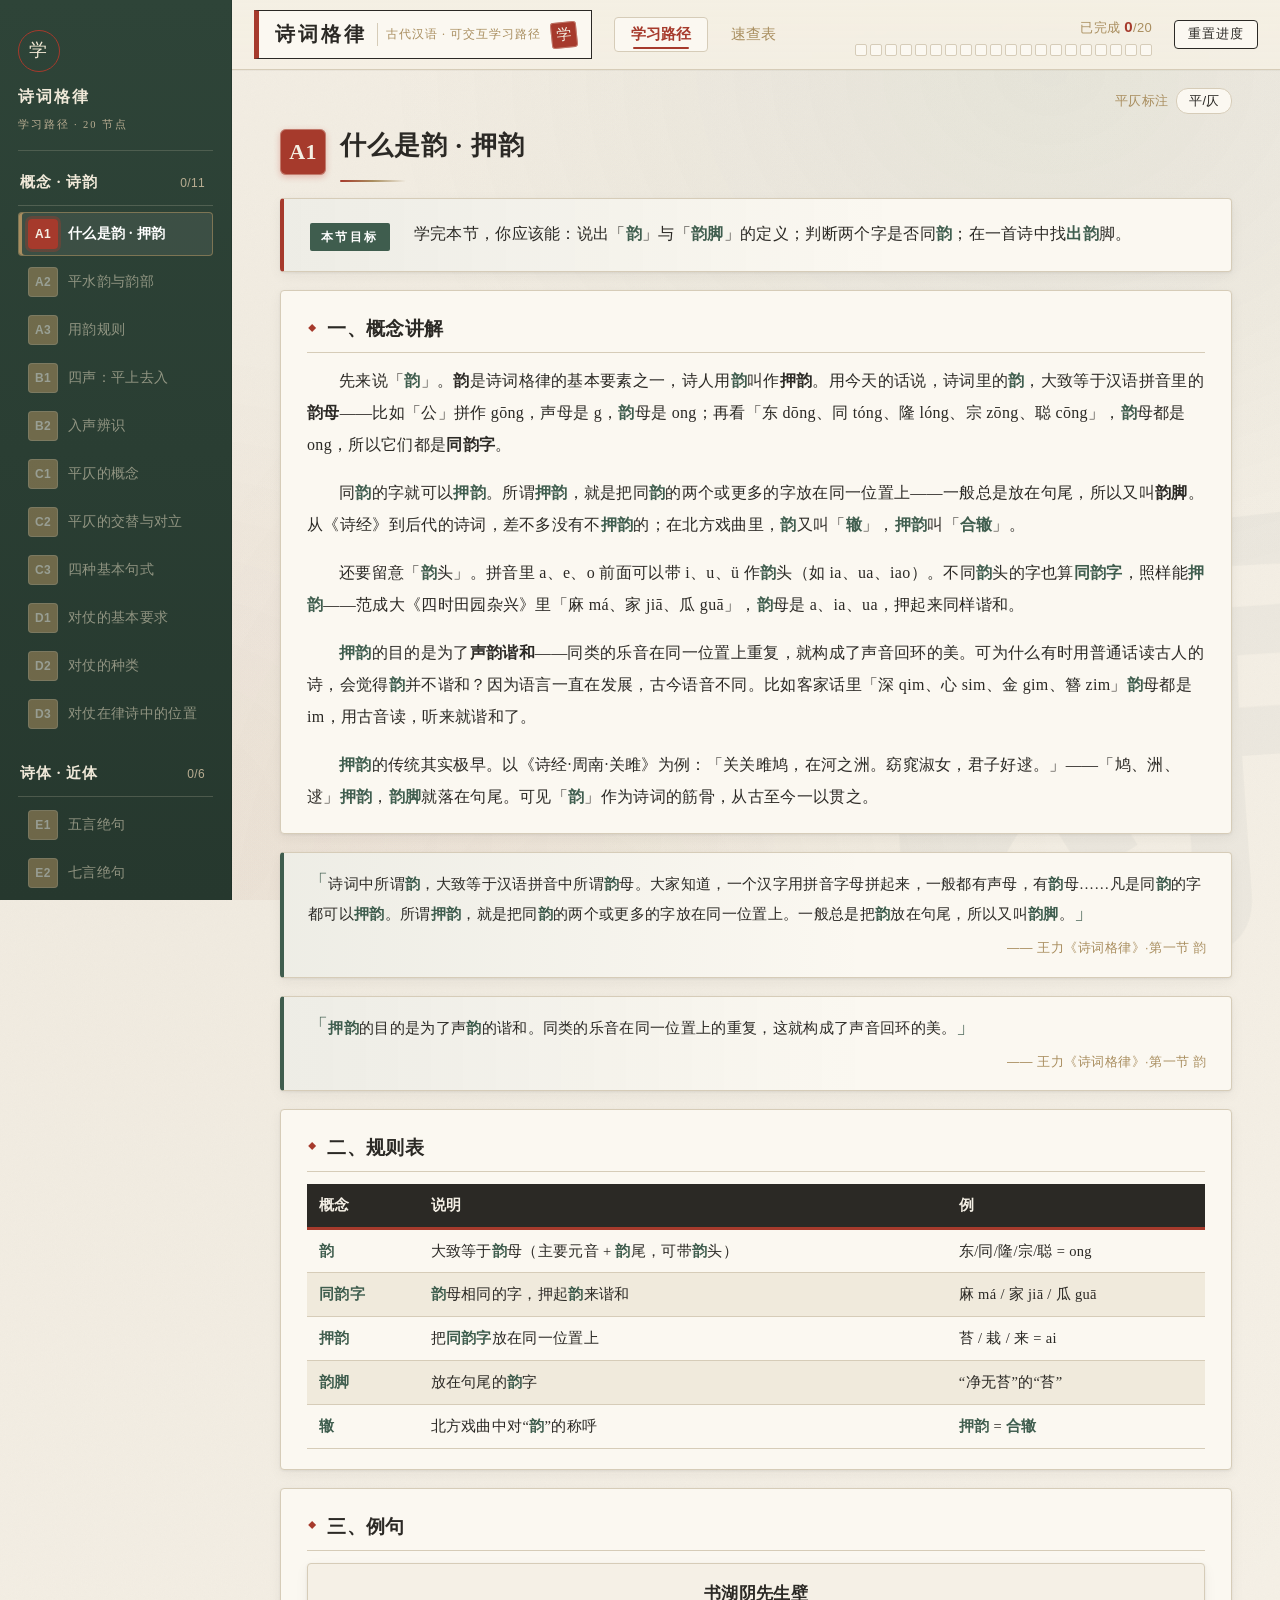
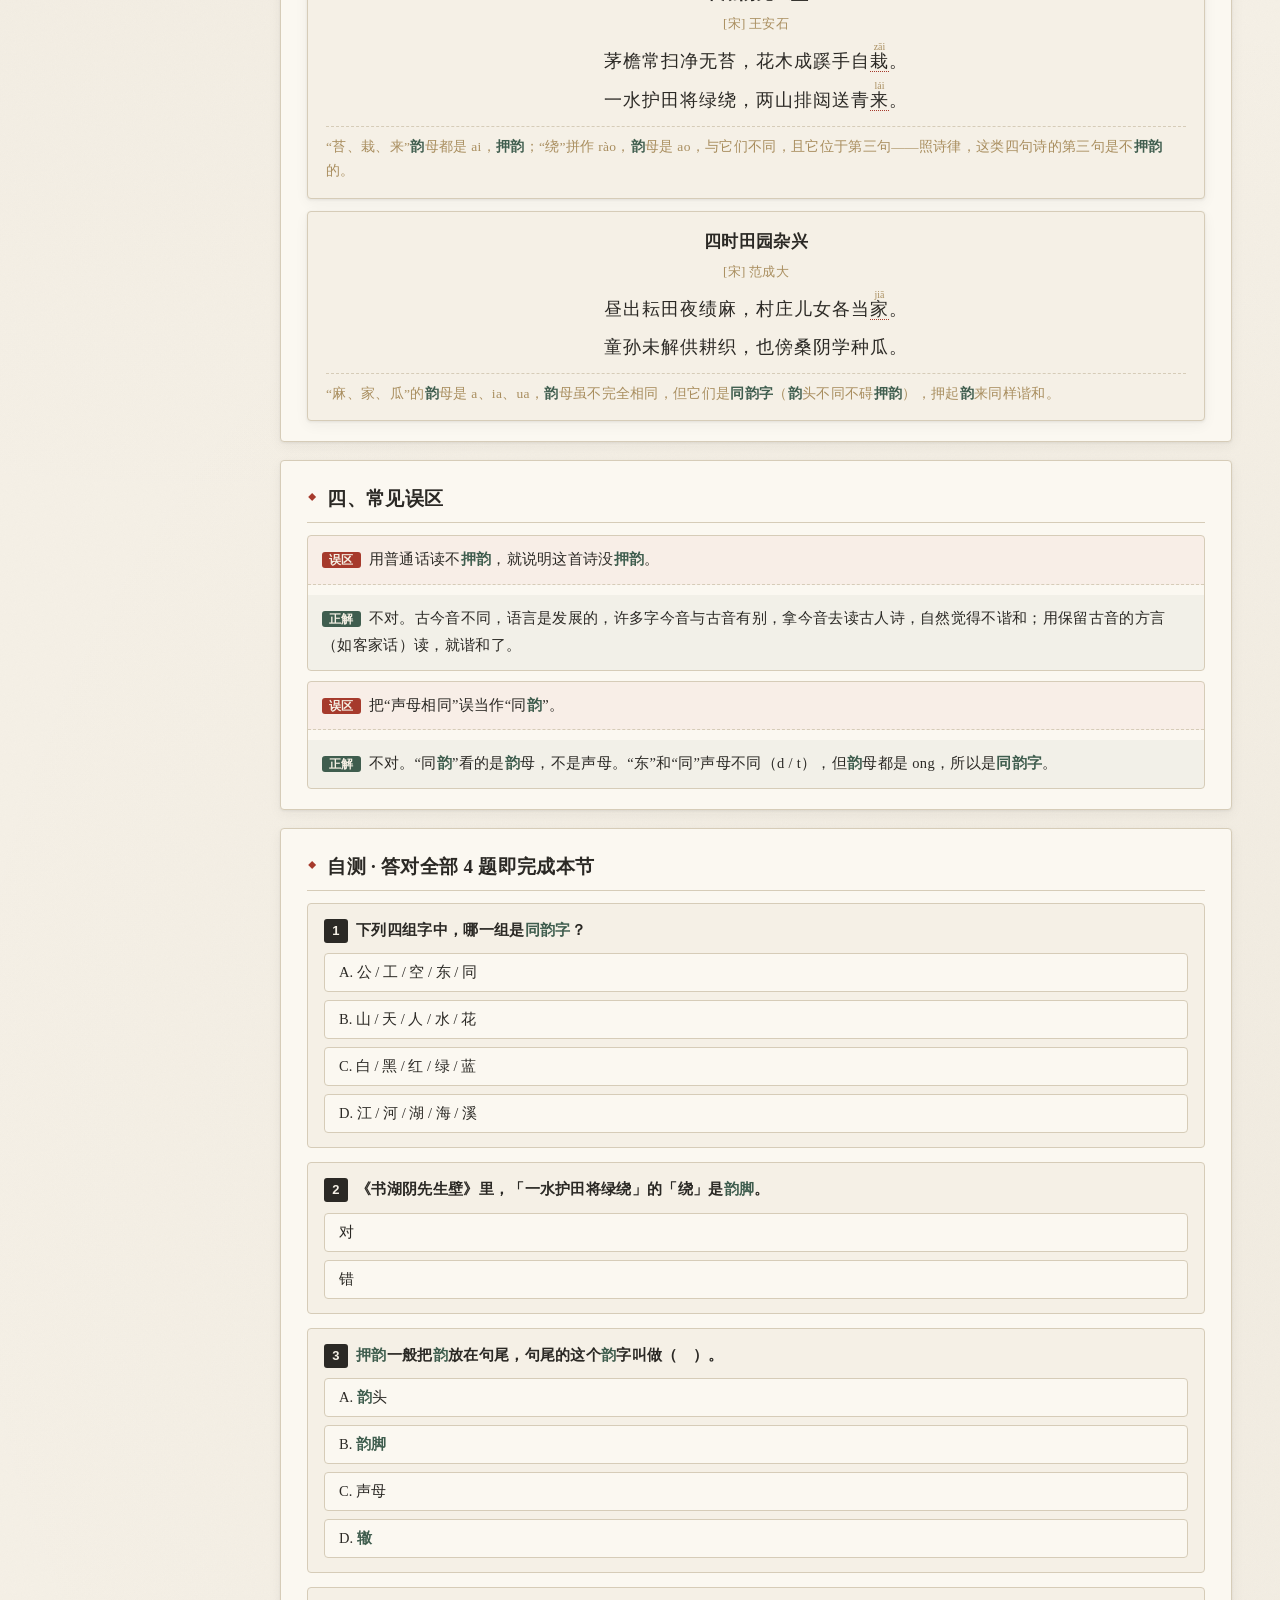
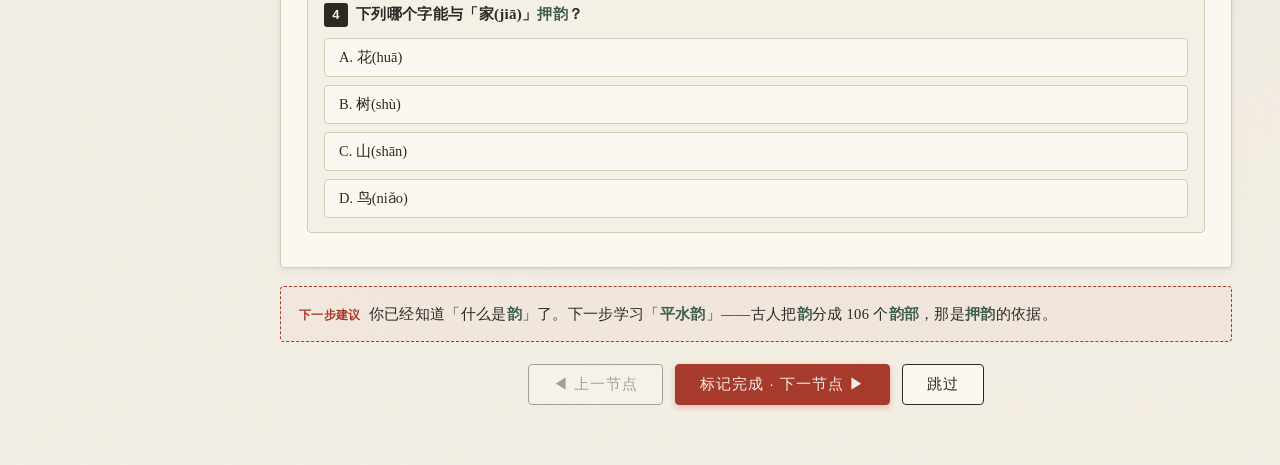
==== 诗词格律学习路径.html @ 2d848e0d "Add 诗词格律学习路径.html" ====
<!DOCTYPE html>
<html lang="zh-CN">
<head>
<meta charset="UTF-8">
<meta name="viewport" content="width=device-width, initial-scale=1.0">
<title>诗词格律 · 古代汉语学习路径</title>
<!-- 样式表 -->
<style>
/* ============================================================
   诗词格律 · 古代汉语学习路径
   古典书卷风样式（配色方案 A）
   目录：变量 / 基础 / 顶栏 / 页签 / 全局进度 / 布局 /
        侧栏 / 内容五段式 / 点字平仄 / 速查表 / 弹窗提示 /
        按钮涟漪 / 动效 / 响应式
   ============================================================ */

/* ---------- 1. 变量 ---------- */
:root {
  /* 配色（参考「古汉二学习报告」东方古典 × 杂志排版） */
  --paper:      #f5f0e6;   /* 宣纸 */
  --paper-deep: #ece4d3;   /* 纸深 */
  --ink:        #2b2925;   /* 墨 */
  --ink-soft:   #5c574d;   /* 墨柔 */
  --ink-faint:  #8a8478;   /* 墨淡 */
  --teal:       #3f5d4e;   /* 竹青（成功/对仗/平） */
  --green-deep: #2e4438;   /* 竹青深 */
  --green-soft: #dde7de;   /* 竹青软 */
  --cinnabar:   #a63a2c;   /* 朱砂（标题/强调/仄） */
  --cinnabar-dark:#8f2f23;
  --gold:       #a98e5f;   /* 金（点缀） */
  --ochre:      #a98e5f;   /* 赭金（辅助） */
  --wash:       #fbf8f1;   /* 卡底 */
  --line:       #d6ccb8;   /* 描边 */

  /* 五层字体体系（规格书第 2 节） */
  --font-title: 'Source Han Serif SC','Noto Serif SC','SimSun',serif;
  --font-head:  'KaiTi','STKaiti','SimSun',serif;
  --font-body:  'SimSun','Songti SC',serif;
  --font-poem:  'LXGW WenKai','KaiTi','STKaiti',serif;
  --font-ui:    'Microsoft YaHei','SimHei',sans-serif;

  --radius: 4px;
  --shadow: 0 1px 3px rgba(43,41,37,.08), 0 4px 14px rgba(43,41,37,.05);
  --shadow-lift: 0 2px 6px rgba(43,41,37,.12), 0 10px 28px rgba(43,41,37,.08);
}

/* ---------- 2. 基础 ---------- */
* { box-sizing: border-box; margin: 0; padding: 0; }

html { scroll-behavior: smooth; }

body {
  background-color: var(--paper);
  /* 极淡宣纸纸纹（SVG 噪点，模拟纸面颗粒） */
  background-image:
    radial-gradient(circle at 15% 20%, rgba(140,123,93,.05), transparent 45%),
    radial-gradient(circle at 85% 75%, rgba(140,123,93,.04), transparent 40%),
    url("data:image/svg+xml;utf8,<svg xmlns='http://www.w3.org/2000/svg' width='140' height='140'><filter id='n'><feTurbulence type='fractalNoise' baseFrequency='0.9' numOctaves='2'/><feColorMatrix type='saturate' values='0'/></filter><rect width='140' height='140' filter='url(%23n)' opacity='0.032'/></svg>");
  color: var(--ink);
  font-family: var(--font-body);
  font-size: 16px;
  line-height: 1.85;
  letter-spacing: .02em;
  min-height: 100vh;
}

.hidden { display: none !important; }

/* ---------- 3. 顶栏 ---------- */
#topbar {
  position: sticky;
  top: 0;
  z-index: 50;
  margin-left: 232px;
  display: flex;
  align-items: center;
  gap: 22px;
  flex-wrap: wrap;
  padding: 10px 22px;
  background: linear-gradient(180deg, rgba(244,239,227,.98), rgba(244,239,227,.94));
  backdrop-filter: blur(4px);
  border-bottom: 1px solid var(--line);
  box-shadow: 0 1px 0 rgba(58,50,38,.04);
}

/* 品牌题签（线装书签） */
.brand {
  display: flex;
  align-items: center;
  gap: 10px;
  padding: 5px 14px 5px 16px;
  border: 1px solid var(--ink);
  border-left-width: 5px;          /* 书签竖脊 */
  border-left-color: var(--cinnabar);
  background: var(--wash);
  position: relative;
}
.brand-mark {
  font-family: var(--font-title);
  font-size: 20px;
  font-weight: 700;
  letter-spacing: 3px;
  color: var(--ink);
}
.brand-sub {
  font-size: 12px;
  color: var(--ochre);
  letter-spacing: 1px;
  padding-left: 8px;
  border-left: 1px solid var(--line);
}
.brand-stamp {
  width: 26px;
  height: 26px;
  line-height: 24px;
  text-align: center;
  font-family: var(--font-title);
  font-size: 15px;
  color: #F4EFE3;
  background: var(--cinnabar);
  border-radius: 3px;
  transform: rotate(-6deg);
  box-shadow: inset 0 0 0 1px rgba(244,239,227,.35);
}

/* 页签 */
.tabs { display: flex; gap: 6px; }
.tab {
  font-family: var(--font-ui);
  font-size: 15px;
  color: var(--ochre);
  background: transparent;
  border: 1px solid transparent;
  border-radius: 4px;
  padding: 7px 16px;
  cursor: pointer;
  transition: all .25s ease;
  position: relative;
}
.tab:hover { color: var(--cinnabar); background: var(--wash); }
.tab.active {
  color: var(--cinnabar);
  background: var(--wash);
  border-color: var(--line);
  font-weight: 600;
}
.tab.active::after {
  content: '';
  position: absolute;
  left: 20%; right: 20%; bottom: 2px;
  height: 2px;
  background: var(--cinnabar);
  border-radius: 1px;
}

/* 全局进度 */
.global-progress {
  margin-left: auto;
  display: flex;
  flex-direction: column;
  align-items: flex-end;
  gap: 4px;
}
.gp-text {
  font-family: var(--font-ui);
  font-size: 13px;
  color: var(--ochre);
}
.gp-text b { color: var(--cinnabar); font-size: 15px; }
.gp-cells {
  display: flex;
  gap: 3px;
}
.gp-cell {
  width: 12px;
  height: 12px;
  border: 1px solid var(--line);
  border-radius: 2px;
  background: var(--wash);
  transition: background .35s ease, box-shadow .35s ease, transform .35s ease;
}
.gp-cell.lit {
  background: var(--teal);
  border-color: var(--teal);
  box-shadow: 0 0 0 1px rgba(74,103,65,.25);
}

/* ---------- 4. 布局 ---------- */
.layout {
  margin-left: 232px;
  padding: 18px 0 60px;
}

/* ---------- 5. 侧栏 ---------- */
#sidebar {
  position: fixed;
  left: 0; top: 0; bottom: 0;
  width: 232px;
  overflow-y: auto;
  padding: 30px 18px 24px;
  background: linear-gradient(180deg, var(--green-deep), #26382e);
  color: #e6dcc3;
  border-right: 1px solid rgba(0,0,0,.15);
}
#sidebar::-webkit-scrollbar { width: 6px; }
#sidebar::-webkit-scrollbar-thumb { background: rgba(230,220,195,.25); border-radius: 3px; }

/* 侧栏品牌（深墨绿底） */
.nav-brand { margin-bottom: 10px; }
.brand-seal {
  display: inline-flex; align-items: center; justify-content: center;
  width: 42px; height: 42px; border-radius: 50%;
  border: 1.5px solid var(--cinnabar); color: #f0e6d2;
  font-family: var(--font-title); font-size: 18px; letter-spacing: .08em;
  margin-bottom: 10px;
}
.nav-brand h1 {
  font-family: var(--font-title); font-size: 16px; font-weight: 600;
  letter-spacing: .12em; color: #f0e9d9;
}
.nav-brand p { font-size: 10.5px; color: #b9ad92; letter-spacing: .18em; margin-top: 3px; }
.nav-divider { height: 1px; background: rgba(230,220,195,.18); margin: 16px 0 12px; }

.sec { margin-bottom: 18px; }
.sec-head {
  display: flex;
  align-items: baseline;
  justify-content: space-between;
  padding: 6px 8px 8px 2px;
  border-bottom: 1px solid rgba(230,220,195,.2);
  margin-bottom: 6px;
}
.sec-label {
  font-family: var(--font-head);
  font-size: 15px;
  font-weight: 700;
  letter-spacing: 1px;
  color: #f0e9d9;
}
.sec-progress {
  font-family: var(--font-ui);
  font-size: 12px;
  color: #b9ad92;
}
.sec-list { display: flex; flex-direction: column; gap: 4px; }

.node-item {
  display: flex;
  align-items: center;
  gap: 10px;
  padding: 6px 9px;
  border-radius: 4px;
  cursor: pointer;
  transition: background .2s ease, transform .15s ease;
  position: relative;
  border: 1px solid transparent;
  color: #cfc5aa;
}
.node-item:hover { background: rgba(255,255,255,.06); transform: translateX(2px); }

.node-seal {
  flex: 0 0 auto;
  width: 30px;
  height: 30px;
  line-height: 30px;
  text-align: center;
  font-family: var(--font-ui);
  font-size: 12px;
  font-weight: 700;
  color: #F4EFE3;
  background: var(--cinnabar);
  border-radius: 4px;
  box-shadow: inset 0 0 0 1px rgba(244,239,227,.3);
  position: relative;
  overflow: visible;
}
.node-title {
  flex: 1;
  font-family: var(--font-body);
  font-size: 14px;
  line-height: 1.4;
  color: #e6dcc3;
}
.node-state {
  flex: 0 0 auto;
  font-size: 14px;
  color: #d3c39a;
  font-weight: 700;
}

/* 节点状态：完成 / 当前 / 锁定 */
.node-item.completed .node-seal { background: var(--teal); }
.node-item.completed .node-state { color: var(--green-soft); }
.node-item.current {
  background: rgba(255,255,255,.08);
  border-color: rgba(169,142,95,.6);
  box-shadow: inset 3px 0 0 var(--gold);
}
.node-item.current .node-seal { box-shadow: 0 0 0 3px rgba(166,58,44,.35); }
.node-item.current .node-title { color: #fff; font-weight: 700; }
.node-item.locked { opacity: .55; cursor: default; }
.node-item.locked.current { opacity: 1; cursor: pointer; }  /* 当前节点（含跳过进入）不被淡化 */
.node-item.locked:hover { background: transparent; transform: none; }
.node-item.locked .node-seal { background: var(--ochre); }

/* 「已习」印章（完成盖章，动效 1） */
.seal-stamp {
  position: absolute;
  right: 6px;
  top: 2px;
  font-family: var(--font-title);
  font-size: 11px;
  font-weight: 700;
  letter-spacing: 1px;
  color: var(--cinnabar);
  border: 1.6px solid var(--cinnabar);
  border-radius: 3px;
  padding: 0 3px;
  transform: rotate(-10deg);
  opacity: .85;
  pointer-events: none;
}
.node-item.just-completed .seal-stamp {
  animation: seal-in .32s ease-out;
}
.node-item.just-completed .node-seal::after {
  content: '';
  position: absolute;
  inset: -4px;
  border-radius: 6px;
  animation: seal-halo .5s ease-out forwards;
  pointer-events: none;
}
@keyframes seal-in {
  0%   { transform: rotate(-10deg) scale(.5); opacity: 0; filter: blur(2px); }
  60%  { filter: blur(0); }
  100% { transform: rotate(-10deg) scale(1); opacity: .85; }
}
@keyframes seal-halo {
  0%   { box-shadow: 0 0 0 0 rgba(192,57,43,.45); }
  100% { box-shadow: 0 0 0 16px rgba(192,57,43,0); }
}

/* 解锁墨点（动效 3）：径向墨点扩散一次 */
.node-item.unlock-anim .node-seal::before {
  content: '';
  position: absolute;
  inset: 0;
  border-radius: 4px;
  background: radial-gradient(circle, rgba(192,57,43,.5), rgba(192,57,43,0) 70%);
  animation: ink-dot .55s ease-out forwards;
  pointer-events: none;
  z-index: 2;
}
@keyframes ink-dot {
  0%   { transform: scale(.3); opacity: 0; }
  35%  { opacity: 1; }
  100% { transform: scale(1.8); opacity: 0; }
}

/* ---------- 6. 内容区 ---------- */
#content {
  max-width: 1056px;
  margin: 0 auto;
  padding: 0 48px;
}
#content-inner { animation: unroll .4s ease; }
@keyframes unroll {
  from { opacity: 0; transform: translateX(26px); }
  to   { opacity: 1; transform: translateX(0); }
}

/* 平仄标注模式开关（内容区角落） */
.mode-toggle {
  display: flex;
  align-items: center;
  gap: 8px;
  justify-content: flex-end;
  margin-bottom: 8px;
  font-family: var(--font-ui);
  font-size: 13px;
  color: var(--ochre);
}
.toggle-btn {
  font-family: var(--font-ui);
  font-size: 13px;
  padding: 3px 12px;
  border: 1px solid var(--line);
  border-radius: 12px;
  background: var(--wash);
  color: var(--ink);
  cursor: pointer;
  transition: all .25s ease;
}
.toggle-btn:hover { border-color: var(--cinnabar); color: var(--cinnabar); }

/* 节点标题头 */
.node-header {
  display: flex;
  align-items: center;
  gap: 14px;
  margin-bottom: 16px;
}
.node-id-stamp {
  flex: 0 0 auto;
  width: 46px;
  height: 46px;
  line-height: 46px;
  text-align: center;
  font-family: var(--font-title);
  font-size: 22px;
  font-weight: 700;
  color: #F4EFE3;
  background: var(--cinnabar);
  border-radius: 6px;
  box-shadow: inset 0 0 0 1px rgba(244,239,227,.35), 0 2px 6px rgba(192,57,43,.3);
}
.node-header h2 {
  font-family: var(--font-title);
  font-size: 26px;
  font-weight: 700;
  letter-spacing: 1px;
}

/* 区块通用 */
.block {
  background: var(--wash);
  border: 1px solid var(--line);
  border-radius: var(--radius);
  padding: 20px 26px;
  margin-bottom: 18px;
  box-shadow: var(--shadow);
  scroll-margin-top: 84px;
}
.block h3 {
  font-family: var(--font-head);
  font-size: 19px;
  font-weight: 700;
  color: var(--ink);
  margin-bottom: 12px;
  padding-bottom: 6px;
  border-bottom: 1px solid var(--line);
  position: relative;
}
.block h3::after {
  content: '';
  position: absolute;
  left: 0;
  bottom: -1px;
  width: 44px;
  height: 2px;
  background: var(--cinnabar);
}

/* 目标条 */
.goal-bar {
  display: flex;
  gap: 14px;
  align-items: flex-start;
  background: linear-gradient(135deg, var(--wash), var(--paper));
  border-left: 4px solid var(--cinnabar);
}
.goal-tag {
  flex: 0 0 auto;
  font-family: var(--font-ui);
  font-size: 13px;
  font-weight: 700;
  color: #F4EFE3;
  background: var(--cinnabar);
  border-radius: 3px;
  padding: 2px 10px;
  margin-top: 4px;
}
.goal-bar p { flex: 1; }

/* 段落渐显（动效 4） */
.block.reveal {
  opacity: 0;
  transform: translateY(14px);
  transition: opacity .5s ease, transform .5s ease;
}
.block.reveal.revealed {
  opacity: 1;
  transform: translateY(0);
}

/* 表格 */
.block table {
  width: 100%;
  border-collapse: collapse;
  font-size: 14.5px;
}
.block th {
  background: var(--ink);
  color: var(--paper);
  font-family: var(--font-ui);
  font-weight: 600;
  padding: 8px 12px;
  text-align: left;
  border-bottom: 3px solid var(--cinnabar);   /* 朱砂下边线 */
}
.block td {
  padding: 8px 12px;
  border-bottom: 1px solid var(--line);
  vertical-align: top;
}
.block tbody tr:nth-child(even) { background: rgba(232,224,204,.55); }  /* 斑马纹 */
.block tbody tr:hover { background: rgba(192,57,43,.05); }
.block td:first-child { font-weight: 700; color: var(--ink); white-space: nowrap; }

/* 诗卡 */
.poem-card {
  background: var(--paper);
  border: 1px solid var(--line);
  border-radius: 4px;
  padding: 14px 18px;
  margin-bottom: 12px;
  box-shadow: var(--shadow);
  position: relative;
}
.poem-card:last-child { margin-bottom: 0; }
.poem-title, .poem-head {
  font-family: var(--font-head);
  font-size: 17px;
  font-weight: 700;
  color: var(--ink);
  margin-bottom: 2px;
  text-align: center;
}
.poem-author { display: block; text-align: center; font-size: 13px; color: var(--ochre); font-weight: 400; margin: 3px 0 0; }
.poem-lines {
  font-family: var(--font-poem);
  font-size: 18px;
  line-height: 2.1;
  letter-spacing: 1px;
  margin: 6px 0;
  text-align: center;
}
.poem-line { white-space: nowrap; }
.poem-note {
  font-size: 13.5px;
  color: var(--ochre);
  border-top: 1px dashed var(--line);
  margin-top: 6px;
  padding-top: 8px;
  line-height: 1.8;
  text-align: left;
}
/* 词牌例词：正常上下分行、左对齐、长句可换行 */
.poem-card.ci-card .poem-lines { text-align: left; }
.poem-card.ci-card .ci-body { white-space: normal; line-height: 2.2; text-align: left; }
/* 词的上下阕排版 */
.poem-card.ci-card .ci-stanza { margin-bottom: 12px; }
.poem-card.ci-card .ci-stanza:last-child { margin-bottom: 0; }
.ci-duan {
  display: block;
  font-size: 11px;
  color: var(--gold);
  letter-spacing: .3em;
  margin-bottom: 4px;
}

/* 点字：韵脚字（节点例诗） */
.rhyme-char {
  cursor: pointer;
  border-bottom: 1px dotted var(--cinnabar);
  transition: color .2s ease, background .2s ease;
}
.rhyme-char:hover { color: var(--cinnabar); background: rgba(192,57,43,.08); }
.rhyme-char.on { color: var(--cinnabar); background: rgba(192,57,43,.14); }
/* 韵脚 ruby 注音：拼音小字紧贴汉字上方（紧凑） */
.rhyme-char ruby { ruby-position: over; }
.rhyme-char rt {
  font-size: .55em;
  font-weight: 400;
  color: var(--ochre);
  letter-spacing: 0;
  line-height: 1.2;
  user-select: none;
}

/* 点字：逐字平仄（例诗库） */
.tone-char { cursor: pointer; border-radius: 2px; transition: color .2s ease, background .2s ease; }
.tone-char[data-tone=""] { cursor: default; color: var(--ochre); }
.tone-line.active .tone-char[data-tone="平"] { color: var(--teal); }        /* 平＝黛青 */
.tone-line.active .tone-char[data-tone="仄"] { color: var(--cinnabar); }    /* 仄＝朱砂 */
.tone-line.active .tone-char.current {
  background: var(--ink);
  color: var(--paper);
  font-weight: 700;
  border-radius: 3px;
  padding: 0 1px;
}
.tone-line .tone-char:hover { background: rgba(58,50,38,.08); }

/* 误区卡 */
.mistake-card {
  border: 1px solid var(--line);
  border-radius: 4px;
  margin-bottom: 10px;
  overflow: hidden;
}
.mistake-card:last-child { margin-bottom: 0; }
.mistake-wrong, .mistake-right { padding: 10px 14px; font-size: 14.5px; line-height: 1.8; }
.mistake-wrong { background: rgba(192,57,43,.05); border-bottom: 1px dashed var(--line); }
.mistake-right { background: rgba(74,103,65,.05); }
.mistake-tag {
  font-family: var(--font-ui);
  font-size: 12px;
  font-weight: 700;
  color: #F4EFE3;
  background: var(--cinnabar);     /* 「误区」朱砂标签 */
  border-radius: 3px;
  padding: 1px 7px;
  margin-right: 8px;
}
.mistake-tag.ok { background: var(--teal); }

/* 自测 */
.quiz-q {
  border: 1px solid var(--line);
  border-radius: 4px;
  padding: 14px 16px;
  margin-bottom: 14px;
  background: var(--paper);
}
.quiz-q-text { font-size: 15px; font-weight: 700; margin-bottom: 10px; line-height: 1.7; }
.q-num {
  display: inline-block;
  min-width: 24px;
  height: 24px;
  line-height: 24px;
  text-align: center;
  background: var(--ink);
  color: var(--paper);
  border-radius: 3px;
  font-family: var(--font-ui);
  font-size: 13px;
  margin-right: 8px;
}
.quiz-opts { display: flex; flex-direction: column; gap: 8px; }
.quiz-opt {
  font-family: var(--font-body);
  font-size: 14.5px;
  text-align: left;
  padding: 9px 14px;
  border: 1px solid var(--line);
  border-radius: 4px;
  background: var(--wash);
  color: var(--ink);
  cursor: pointer;
  transition: all .2s ease;
}
.quiz-opt:hover { border-color: var(--cinnabar); background: rgba(192,57,43,.06); }
.quiz-opt.correct {
  border-color: var(--teal);
  background: rgba(74,103,65,.12);
  color: var(--teal);
  font-weight: 700;
  animation: answer-ok .4s ease;
}
.quiz-opt.wrong {
  border-color: var(--cinnabar);
  background: rgba(192,57,43,.12);
  color: var(--cinnabar);
  animation: answer-shake .4s ease;
}
.quiz-feedback { margin-top: 10px; display: none; }
.quiz-feedback.show { display: block; }
.fb-correct { color: var(--teal); font-weight: 700; margin-bottom: 4px; }
.fb-wrong { color: var(--cinnabar); font-weight: 700; margin-bottom: 4px; }
.fb-explain {
  font-size: 14px;
  background: var(--wash);
  border-left: 3px solid var(--teal);
  padding: 8px 12px;
  border-radius: 0 4px 4px 0;
  line-height: 1.8;
}

/* 本节已习横幅 */
.done-banner {
  font-family: var(--font-ui);
  font-size: 14px;
  font-weight: 700;
  color: var(--teal);
  background: rgba(74,103,65,.10);
  border: 1px solid var(--teal);
  border-radius: 4px;
  padding: 8px 14px;
  margin-bottom: 14px;
}

/* 续读定位高亮 */
.flash-target { animation: block-flash 1.1s ease; }
@keyframes block-flash {
  0%,100% { box-shadow: var(--shadow); }
  40% { box-shadow: 0 0 0 3px rgba(192,57,43,.35), var(--shadow-lift); }
}

/* 答题反馈动效（动效 7） */
@keyframes answer-ok {
  0% { transform: scale(1); }
  40% { transform: scale(1.03); }
  100% { transform: scale(1); }
}
@keyframes answer-shake {
  0%,100% { transform: translateX(0); }
  20% { transform: translateX(-5px); }
  40% { transform: translateX(5px); }
  60% { transform: translateX(-3px); }
  80% { transform: translateX(3px); }
}

/* 下一步建议 */
.next-box {
  margin-top: 18px;
  padding: 14px 18px;
  border: 1px dashed var(--cinnabar);
  border-radius: var(--radius);
  background: rgba(192,57,43,.04);
  font-size: 14.5px;
  line-height: 1.8;
  color: var(--ink);
  position: relative;
}
.next-box::before {
  content: '下一步建议';
  font-family: var(--font-ui);
  font-size: 12px;
  font-weight: 700;
  color: var(--cinnabar);
  margin-right: 8px;
}

/* 节点底部导航 */
.node-nav {
  display: flex;
  gap: 12px;
  align-items: center;
  justify-content: center;
  margin-top: 22px;
  flex-wrap: wrap;
}

/* ---------- 7. 按钮 ---------- */
.btn {
  position: relative;
  overflow: hidden;
  font-family: var(--font-ui);
  font-size: 15px;
  padding: 10px 24px;
  border-radius: 4px;
  cursor: pointer;
  transition: all .25s ease;
  border: 1px solid transparent;
  letter-spacing: 1px;
}
.btn:disabled { opacity: .4; cursor: not-allowed; }

/* 主按钮：朱砂填充 + 米色字 */
.btn.primary {
  background: var(--cinnabar);
  color: var(--paper);
  border-color: var(--cinnabar);
  box-shadow: 0 2px 6px rgba(192,57,43,.3);
}
.btn.primary:hover { background: var(--cinnabar-dark); border-color: var(--cinnabar-dark); }
.btn.primary:active { transform: translateY(1px); }

/* 次按钮：米色底 + 墨描边 */
.btn.secondary {
  background: var(--wash);
  color: var(--ink);
  border-color: var(--ink);
}
.btn.secondary:hover { background: rgba(192,57,43,.08); color: var(--cinnabar); border-color: var(--cinnabar); }

/* 按钮涟漪（动效 5） */
.ripple {
  position: absolute;
  border-radius: 50%;
  background: rgba(255,255,255,.4);
  pointer-events: none;
  animation: ripple .6s ease-out forwards;
}
.btn.secondary .ripple { background: rgba(192,57,43,.25); }
@keyframes ripple {
  from { transform: scale(0); opacity: .6; }
  to { transform: scale(1); opacity: 0; }
}

/* ---------- 8. 点字浮层 ---------- */
.tooltip {
  position: fixed;
  z-index: 200;
  background: var(--paper);
  border: 1.5px solid var(--ink);
  border-radius: 5px;
  padding: 8px 14px;
  box-shadow: 0 4px 16px rgba(58,50,38,.22);
  text-align: center;
  font-family: var(--font-ui);
  pointer-events: none;
  opacity: 0;
  transform: translateY(4px);
  transition: opacity .18s ease, transform .18s ease;
}
.tooltip.visible { opacity: 1; transform: translateY(0); }
.tooltip::after {
  content: '';
  position: absolute;
  left: 50%;
  margin-left: -6px;
  top: 100%;
  border: 6px solid transparent;
  border-top-color: var(--ink);
}
.tooltip .tip-title {
  font-size: 18px;
  font-weight: 700;
  color: var(--cinnabar);
  line-height: 1.3;
}
.tooltip .tip-sub {
  font-size: 13px;
  color: var(--ochre);
  margin-top: 2px;
}

/* ---------- 9. 轻提示 Toast ---------- */
.toast {
  position: fixed;
  left: 50%;
  bottom: 40px;
  transform: translateX(-50%) translateY(10px);
  z-index: 300;
  background: var(--ink);
  color: var(--paper);
  font-family: var(--font-ui);
  font-size: 14px;
  padding: 10px 24px;
  border-radius: 6px;
  box-shadow: var(--shadow-lift);
  opacity: 0;
  pointer-events: none;
  transition: opacity .3s ease, transform .3s ease;
}
.toast.show { opacity: 1; transform: translateX(-50%) translateY(0); }

/* ---------- 10. 确认弹窗 ---------- */
.modal {
  position: fixed;
  inset: 0;
  z-index: 400;
  background: rgba(58,50,38,.45);
  display: flex;
  align-items: center;
  justify-content: center;
  animation: fade-in .2s ease;
}
.modal-box {
  background: var(--paper);
  border: 1px solid var(--line);
  border-radius: 8px;
  box-shadow: var(--shadow-lift);
  max-width: 420px;
  width: calc(100% - 40px);
  padding: 22px 24px;
}
.modal-msg { font-size: 15px; line-height: 1.8; margin-bottom: 18px; }
.modal-btns { display: flex; justify-content: flex-end; gap: 10px; }
@keyframes fade-in { from { opacity: 0; } to { opacity: 1; } }

/* ---------- 11. 速查表 ---------- */
#quickref-view {
  max-width: 1060px;
  margin: 0 auto;
  padding: 24px 22px 60px;
}
.qr-title {
  font-family: var(--font-title);
  font-size: 26px;
  font-weight: 700;
  letter-spacing: 2px;
  margin-bottom: 4px;
  color: var(--ink);
  border-bottom: 3px solid var(--cinnabar);
  display: inline-block;
  padding-right: 40px;
  padding-bottom: 6px;
}
.qr-note { color: var(--ochre); font-size: 14px; margin: 12px 0 18px; }

.acc { margin-bottom: 14px; border: 1px solid var(--line); border-radius: 6px; overflow: hidden; background: var(--paper); box-shadow: var(--shadow); }
.acc-head {
  width: 100%;
  display: flex;
  align-items: center;
  justify-content: space-between;
  gap: 10px;
  padding: 13px 18px;
  background: var(--wash);
  border: none;
  cursor: pointer;
  font-family: var(--font-head);
  font-size: 17px;
  font-weight: 700;
  color: var(--ink);
  text-align: left;
  transition: background .2s ease;
}
.acc-head:hover { background: rgba(192,57,43,.07); }
.acc-head .acc-arrow { transition: transform .3s ease; color: var(--cinnabar); font-size: 14px; }
.acc-head.open .acc-arrow { transform: rotate(90deg); }
.acc-body {
  display: none;
  padding: 18px 20px;
  border-top: 1px solid var(--line);
  animation: acc-in .3s ease;
}
.acc-body.open { display: block; }
@keyframes acc-in { from { opacity: 0; transform: translateY(-6px); } to { opacity: 1; transform: translateY(0); } }

.acc-intro {
  font-size: 14.5px;
  background: rgba(232,224,204,.4);
  border-left: 3px solid var(--ochre);
  padding: 8px 14px;
  border-radius: 0 4px 4px 0;
  margin-bottom: 14px;
  line-height: 1.8;
}
.acc-source { font-size: 12.5px; color: var(--ochre); margin-top: 14px; border-top: 1px dashed var(--line); padding-top: 10px; }
.acc-body h4 {
  font-family: var(--font-head);
  font-size: 16px;
  color: var(--cinnabar);
  margin: 14px 0 8px;
  padding-left: 8px;
  border-left: 3px solid var(--cinnabar);
}
.acc-body h4:first-child { margin-top: 0; }

.chip-wrap { display: flex; flex-wrap: wrap; gap: 6px; margin-bottom: 8px; }
.chip {
  font-family: var(--font-ui);
  font-size: 13px;
  padding: 3px 10px;
  background: var(--wash);
  border: 1px solid var(--line);
  border-radius: 12px;
  color: var(--ink);
}
.chip.small { font-size: 12px; padding: 1px 8px; }

.qr-card {
  border: 1px solid var(--line);
  border-radius: 4px;
  padding: 12px 16px;
  margin-bottom: 10px;
  background: var(--paper);
}
.qr-card h4 { margin: 0 0 6px; }
.fmt-line { font-family: var(--font-poem); font-size: 16px; letter-spacing: 1px; }
.qr-example { font-size: 12.5px; color: var(--ochre); margin-top: 6px; }

.qr-table { width: 100%; border-collapse: collapse; font-size: 14px; margin: 8px 0 12px; }
.qr-table th { background: var(--ink); color: var(--paper); padding: 7px 12px; border-bottom: 3px solid var(--cinnabar); font-family: var(--font-ui); font-weight: 600; text-align: left; }
.qr-table td { padding: 7px 12px; border-bottom: 1px solid var(--line); }
.qr-table tr:nth-child(even) td { background: rgba(232,224,204,.5); }

/* 入声字表折叠组 */
.rs-group { margin-bottom: 8px; border: 1px solid var(--line); border-radius: 4px; overflow: hidden; background: var(--paper); }
.rs-group summary {
  cursor: pointer;
  padding: 8px 14px;
  background: var(--wash);
  font-family: var(--font-ui);
  font-size: 14px;
  font-weight: 600;
  list-style: none;
  display: flex;
  align-items: center;
  justify-content: space-between;
  transition: background .2s ease;
}
.rs-group summary:hover { background: rgba(192,57,43,.07); }
.rs-group summary::after { content: '▾'; color: var(--cinnabar); transition: transform .3s ease; }
.rs-group[open] summary::after { transform: rotate(180deg); }
.rs-chars {
  padding: 10px 14px;
  font-family: var(--font-poem);
  font-size: 16px;
  line-height: 2.2;
  letter-spacing: 3px;
}

/* 例诗库 */
.poem-library { margin-top: 8px; }
.lib-poem { margin-bottom: 16px; padding: 18px 22px; }
.poem-form {
  font-family: var(--font-ui);
  font-size: 13px;
  color: var(--ochre);
  margin-bottom: 4px;
}
.poem-lines.big { font-size: 20px; }
.poem-analysis, .poem-source {
  font-size: 14px;
  background: var(--wash);
  border-radius: 4px;
  padding: 10px 14px;
  margin-top: 8px;
  line-height: 1.8;
}
.poem-source { background: rgba(140,123,93,.08); border-left: 3px solid var(--ochre); }
.tag {
  font-family: var(--font-ui);
  font-size: 12px;
  font-weight: 700;
  color: #F4EFE3;
  background: var(--teal);
  border-radius: 3px;
  padding: 1px 8px;
  margin-right: 8px;
}
.poem-source .tag { background: var(--ochre); }
.poem-tags { margin-top: 10px; display: flex; gap: 6px; flex-wrap: wrap; }

/* ---------- 12. 响应式 ---------- */
@media (max-width: 1080px) {
  .layout { flex-direction: column; }
  #sidebar {
    width: 100%;
    flex: none;
    position: static;
    max-height: none;
    overflow: visible;
    display: grid;
    grid-template-columns: repeat(3, 1fr);
    gap: 10px;
    padding: 0;
  }
  .sec { margin-bottom: 0; }
}
@media (max-width: 720px) {
  #sidebar { grid-template-columns: 1fr; }
  .brand-sub { display: none; }
  .global-progress { margin-left: 0; width: 100%; align-items: flex-start; }
  .node-header h2 { font-size: 21px; }
  .block { padding: 14px 16px; }
  .poem-lines { font-size: 16px; overflow-x: auto; }
  .poem-lines .poem-line { white-space: nowrap; }
  #content { width: 100%; }
}

/* ============================================================
   10. 氛围装饰（静态 + 动态增补，2026-08-27）
   ============================================================ */
/* 背景色彩晕染：右上竹青 / 左下朱砂 / 底金 */
body::after {
  content: '';
  position: fixed; inset: 0;
  z-index: 0; pointer-events: none;
  background:
    radial-gradient(ellipse at 82% 8%, rgba(63,93,78,.07), transparent 45%),
    radial-gradient(ellipse at 8% 92%, rgba(166,58,44,.05), transparent 42%),
    radial-gradient(ellipse at 45% 110%, rgba(169,142,95,.06), transparent 50%);
}
/* 背景水印字：极淡「诗」 */
body::before {
  content: '诗';
  position: fixed; right: -50px; bottom: -90px;
  font-family: var(--font-title);
  font-size: 520px; font-weight: 700; line-height: 1;
  color: rgba(63,93,78,.04);
  z-index: 0; pointer-events: none; user-select: none;
  transform: rotate(-4deg);
}
#topbar, .layout, #quickref-view { position: relative; z-index: 1; }

/* 浮动墨点层（JS 生成 .fx-dust i） */
.fx-dust { position: fixed; inset: 0; z-index: 0; pointer-events: none; overflow: hidden; }
.fx-dust i {
  position: absolute; bottom: -30px;
  border-radius: 50%;
  background: rgba(63,93,78,.12);
  animation: dust-rise var(--t, 18s) linear infinite;
  opacity: 0;
}
@keyframes dust-rise {
  0%   { transform: translateY(0) scale(1); opacity: 0; }
  12%  { opacity: .7; }
  85%  { opacity: .35; }
  100% { transform: translateY(-108vh) scale(1.7); opacity: 0; }
}

/* 节点大标题：渐变下划线 */
.node-header h2::after {
  content: '';
  display: block; width: 66px; height: 2px; margin-top: 10px;
  background: linear-gradient(90deg, var(--cinnabar), var(--gold), transparent);
  border-radius: 1px;
}

/* 区块标题：朱砂菱形 + 渐变装饰线 */
.block h3 { display: flex; align-items: center; gap: 10px; }
.block h3::before { content: '◆'; font-size: 10px; color: var(--cinnabar); transform: scale(.8); }
.block h3::after {
  content: ''; flex: 1; height: 1px; margin-left: 4px;
  background: linear-gradient(90deg, var(--line), transparent);
}

/* 目标条强化：左侧朱砂竖条 + 竹青渐底 + 标签 */
.goal-bar {
  border-left: 4px solid var(--cinnabar);
  background: linear-gradient(90deg, rgba(63,93,78,.07), rgba(251,248,241,0) 65%), var(--wash);
}
.goal-bar .goal-tag {
  display: inline-block; font-family: var(--font-ui);
  font-size: 12px; letter-spacing: .2em; color: #fff;
  background: var(--teal); border-radius: 2px; padding: 3px 11px;
  margin-right: 10px; vertical-align: 2px;
}

/* 卡片悬停微抬升 + 描边转金 */
.block { transition: transform .25s ease, box-shadow .25s ease, border-color .25s ease, opacity .5s ease !important; }
.block:hover { transform: translateY(-2px); box-shadow: var(--shadow-lift); border-color: var(--gold); }

/* 完成进度格光泽扫过 */
.gp-cell.lit { position: relative; overflow: hidden; }
.gp-cell.lit::after {
  content: ''; position: absolute; top: 0; left: -60%; width: 45%; height: 100%;
  background: linear-gradient(90deg, transparent, rgba(255,255,255,.5), transparent);
  animation: shine 2.6s ease-in-out infinite;
}
@keyframes shine { 0%, 55% { left: -60%; } 100% { left: 120%; } }

/* ============================================================
   11. 概念讲解段落排版（2026-08-27）
   ============================================================ */
.block.explain p {
  text-indent: 2em;          /* 首行缩进两格（中文排版规范） */
  margin-bottom: 1em;        /* 自然段间距 */
  line-height: 2;            /* 讲解段更舒展 */
}
.block.explain p:last-child { margin-bottom: 0; }
/* 文段内术语强调：竹青加粗 */
.term { font-weight: 700; color: var(--teal); }
.md-bold { font-weight: 700; color: var(--ink); }
/* 顶栏重置进度按钮 */
.reset-btn { font-size: 12.5px; padding: 5px 13px; flex-shrink: 0; }

/* ============================================================
   12. 平仄格式可视化（逐字彩色字块）
   ============================================================ */
.fmt-legend { display: flex; gap: 14px; flex-wrap: wrap; margin: 8px 0 14px; font-size: 12.5px; color: var(--ink-soft); font-family: var(--font-ui); background: var(--wash); border: 1px solid var(--line); border-radius: 4px; padding: 10px 14px; }
.fmt-legend .legend-title { font-weight: 700; color: var(--ink); margin-right: 2px; }
.fmt-legend .lg { display: inline-flex; align-items: center; gap: 5px; }
.fmt-legend .dot { width: 14px; height: 14px; border-radius: 3px; display: inline-block; }
.fmt-legend .d-ping { background: var(--teal); }
.fmt-legend .d-ze { background: var(--cinnabar); }
.fmt-legend .d-flex { background: var(--gold); }
.fmt-legend .d-rhyme { border-bottom: 2px solid var(--cinnabar); }
.fmt-legend .legend-note { width: 100%; font-size: 12px; color: var(--ink-faint); line-height: 1.8; margin-top: 2px; }
.fmt-legend .legend-note b { color: var(--cinnabar); font-weight: 700; }
.fmt-table td { vertical-align: top; }
.fmt-name { font-weight: 700; white-space: nowrap; font-size: 13px; }
.fmt-example { font-size: 12px; color: var(--ink-faint); }
.fmt-row { margin: 3px 0; }
.fmt-line { display: block; font-family: var(--font-ui); }
.fmt-sentence { display: block; margin: 2px 0; }
.fmt-chip { display: inline-block; min-width: 24px; height: 24px; line-height: 24px; text-align: center; border-radius: 3px; font-size: 13px; font-weight: 700; padding: 0 2px; }
.fmt-chip.ping { background: var(--teal); color: #f2f7f2; }
.fmt-chip.ze { background: var(--cinnabar); color: #fdf4f2; }
.fmt-chip.flex { background: var(--gold); color: #fff; font-size: 11px; min-width: 36px; }
.fmt-chip.slot { background: transparent; border: 1px dashed var(--line); color: var(--ink-faint); font-size: 11px; }
.fmt-punct { color: var(--ink-faint); margin: 0 1px; font-weight: 700; }
.fmt-rhyme { color: var(--cinnabar); font-size: 11px; border-bottom: 2px solid var(--cinnabar); margin-left: 1px; }
.fmt-other { color: var(--ink); }
/* 格式 ↔ 例诗 切换 */
.fmt-switch { margin-top: 6px; }
.fmt-toggle { font-family: var(--font-ui); font-size: 12px; padding: 3px 10px; border: 1px solid var(--line); border-radius: 3px; background: var(--wash); color: var(--ink-soft); cursor: pointer; transition: all .2s; }
.fmt-toggle:hover { border-color: var(--cinnabar); color: var(--cinnabar); }
td.show-poem .fmt-format, .qr-card.show-poem .fmt-format { display: none; }
td.show-poem .fmt-poem, .qr-card.show-poem .fmt-poem { display: block; }
.fmt-poem { display: none; margin-top: 8px; border-top: 1px dashed var(--line); padding-top: 8px; }
.fmt-poem .fmt-poem-line { font-family: var(--font-poem); font-size: 15px; line-height: 2; }
.fmt-poem .fmt-poem-meta { font-size: 11px; color: var(--ink-faint); margin-top: 4px; }
/* 误区 / 正解条目排版 */
.mistake-card > div { line-height: 1.9; }
.mistake-wrong { margin-bottom: 10px; }
.mistake-wrong, .mistake-right { text-indent: 0; }
.fb-explain { line-height: 1.85; margin-top: 6px; }
/* 引用块（原著原文佐证） */
.block.quote-block {
  background: linear-gradient(90deg, rgba(63,93,78,.07), rgba(251,248,241,0) 62%), var(--wash);
  border-left: 4px solid var(--teal);
  padding: 16px 24px;
}
.quote-text {
  font-family: var(--font-poem);
  font-size: 15px;
  line-height: 2;
  color: var(--ink);
  margin: 0;
  padding: 0;
  text-indent: 0;
  position: relative;
}
.quote-text::before { content: '「'; color: var(--teal); font-family: var(--font-title); font-size: 20px; line-height: 1; }
.quote-text::after  { content: '」'; color: var(--teal); font-family: var(--font-title); font-size: 20px; line-height: 1; }
.quote-source {
  text-align: right;
  font-size: 12.5px;
  color: var(--ochre);
  margin-top: 8px;
  font-family: var(--font-ui);
  letter-spacing: .04em;
}

</style>
</head>
<body>

<!-- ============ 顶栏 ============ -->
<header id="topbar">
  <!-- 品牌题签：线装书签样式 + 朱砂小印章 -->
  <div class="brand">
    <span class="brand-mark">诗词格律</span>
    <span class="brand-sub">古代汉语 · 可交互学习路径</span>
    <span class="brand-stamp" title="学习路径">学</span>
  </div>

  <!-- 页签 -->
  <nav class="tabs">
    <button class="tab active" data-tab="path">学习路径</button>
    <button class="tab" data-tab="quickref">速查表</button>
  </nav>

  <!-- 全局进度 -->
  <div class="global-progress">
    <div class="gp-text">已完成 <b id="gp-count">0</b>/20</div>
    <div class="gp-cells" id="gp-cells"></div>
  </div>

  <!-- 重置进度 -->
  <button class="btn secondary reset-btn" id="btn-reset" title="清空学习进度，从头开始">重置进度</button>
</header>

<!-- ============ 主布局 ============ -->
<div class="layout" id="path-view">
  <!-- 侧栏：三板块节点导航 -->
  <aside id="sidebar"></aside>

  <!-- 内容区 -->
  <main id="content">
    <!-- 平仄标注模式开关（内容区角落） -->
    <div class="mode-toggle">
      <span class="mode-label">平仄标注</span>
      <button id="tone-mode" class="toggle-btn" title="切换「汉字」与「符号」两种平仄标注显示">平/仄</button>
    </div>
    <div id="content-inner"></div>
  </main>
</div>

<!-- ============ 速查表页签 ============ -->
<div id="quickref-view" class="hidden"></div>

<!-- ============ 浮层与提示 ============ -->
<!-- 点字平仄浮层 -->
<div id="tooltip" class="tooltip hidden"></div>
<!-- 轻提示 -->
<div id="toast" class="toast hidden"></div>
<!-- 确认弹窗（锁定节点跳过 / 未完成标记） -->
<div id="modal" class="modal hidden">
  <div class="modal-box">
    <div class="modal-msg"></div>
    <div class="modal-btns">
      <button class="btn secondary modal-cancel">取消</button>
      <button class="btn primary modal-ok">仍要进入</button>
    </div>
  </div>
</div>

<!-- ============ 数据与脚本 ============ -->
<script>
/* 本文件由 data/build_data.py 自动生成，请勿手改。 */
/* 数据来源：data/nodes/*.json、data/poems.json、data/quickref.json */
window.POETRY_DATA = {
 "nodes": [
  {
   "id": "A1",
   "title": "什么是韵 · 押韵",
   "section": "concept",
   "sectionLabel": "概念 · 诗韵",
   "order": 1,
   "goal": "学完本节，你应该能：说出「韵」与「韵脚」的定义；判断两个字是否同韵；在一首诗中找出韵脚。",
   "content": [
    {
     "type": "explain",
     "title": "一、概念讲解",
     "paragraphs": [
      "先来说「韵」。**韵**是诗词格律的基本要素之一，诗人用韵叫作**押韵**。用今天的话说，诗词里的韵，大致等于汉语拼音里的**韵母**——比如「公」拼作 gōng，声母是 g，韵母是 ong；再看「东 dōng、同 tóng、隆 lóng、宗 zōng、聪 cōng」，韵母都是 ong，所以它们都是**同韵字**。",
      "同韵的字就可以押韵。所谓押韵，就是把同韵的两个或更多的字放在同一位置上——一般总是放在句尾，所以又叫**韵脚**。从《诗经》到后代的诗词，差不多没有不押韵的；在北方戏曲里，韵又叫「辙」，押韵叫「合辙」。",
      "还要留意「韵头」。拼音里 a、e、o 前面可以带 i、u、ü 作韵头（如 ia、ua、iao）。不同韵头的字也算同韵字，照样能押韵——范成大《四时田园杂兴》里「麻 má、家 jiā、瓜 guā」，韵母是 a、ia、ua，押起来同样谐和。",
      "押韵的目的是为了**声韵谐和**——同类的乐音在同一位置上重复，就构成了声音回环的美。可为什么有时用普通话读古人的诗，会觉得韵并不谐和？因为语言一直在发展，古今语音不同。比如客家话里「深 qim、心 sim、金 gim、簪 zim」韵母都是 im，用古音读，听来就谐和了。",
      "押韵的传统其实极早。以《诗经·周南·关雎》为例：「关关雎鸠，在河之洲。窈窕淑女，君子好逑。」——「鸠、洲、逑」押韵，韵脚就落在句尾。可见「韵」作为诗词的筋骨，从古至今一以贯之。"
     ]
    },
    {
     "type": "quote",
     "text": "诗词中所谓韵，大致等于汉语拼音中所谓韵母。大家知道，一个汉字用拼音字母拼起来，一般都有声母，有韵母……凡是同韵的字都可以押韵。所谓押韵，就是把同韵的两个或更多的字放在同一位置上。一般总是把韵放在句尾，所以又叫韵脚。",
     "source": "王力《诗词格律》·第一节 韵"
    },
    {
     "type": "quote",
     "text": "押韵的目的是为了声韵的谐和。同类的乐音在同一位置上的重复，这就构成了声音回环的美。",
     "source": "王力《诗词格律》·第一节 韵"
    },
    {
     "type": "table",
     "title": "二、规则表",
     "cols": [
      "概念",
      "说明",
      "例"
     ],
     "rows": [
      [
       "韵",
       "大致等于韵母（主要元音 + 韵尾，可带韵头）",
       "东/同/隆/宗/聪 = ong"
      ],
      [
       "同韵字",
       "韵母相同的字，押起韵来谐和",
       "麻 má / 家 jiā / 瓜 guā"
      ],
      [
       "押韵",
       "把同韵字放在同一位置上",
       "苔 / 栽 / 来 = ai"
      ],
      [
       "韵脚",
       "放在句尾的韵字",
       "“净无苔”的“苔”"
      ],
      [
       "辙",
       "北方戏曲中对“韵”的称呼",
       "押韵 = 合辙"
      ]
     ]
    },
    {
     "type": "poems",
     "title": "三、例句",
     "items": [
      {
       "name": "书湖阴先生壁",
       "author": "[宋] 王安石",
       "lines": [
        "茅檐常扫净无苔(tái)，",
        "花木成蹊手自栽(zāi)。",
        "一水护田将绿绕，",
        "两山排闼送青来(lái)。"
       ],
       "note": "“苔、栽、来”韵母都是 ai，押韵；“绕”拼作 rào，韵母是 ao，与它们不同，且它位于第三句——照诗律，这类四句诗的第三句是不押韵的。",
       "pinyin": [
        "tái",
        "zāi",
        "rào",
        "lái"
       ]
      },
      {
       "name": "四时田园杂兴",
       "author": "[宋] 范成大",
       "lines": [
        "昼出耘田夜绩麻(má)，",
        "村庄儿女各当家(jiā)。",
        "童孙未解供耕织，",
        "也傍桑阴学种瓜(guā)。"
       ],
       "note": "“麻、家、瓜”的韵母是 a、ia、ua，韵母虽不完全相同，但它们是同韵字（韵头不同不碍押韵），押起韵来同样谐和。",
       "pinyin": [
        "má",
        "jiā",
        "guā"
       ]
      }
     ]
    },
    {
     "type": "mistakes",
     "title": "四、常见误区",
     "items": [
      {
       "wrong": "用普通话读不押韵，就说明这首诗没押韵。",
       "right": "不对。古今音不同，语言是发展的，许多字今音与古音有别，拿今音去读古人诗，自然觉得不谐和；用保留古音的方言（如客家话）读，就谐和了。"
      },
      {
       "wrong": "把“声母相同”误当作“同韵”。",
       "right": "不对。“同韵”看的是韵母，不是声母。“东”和“同”声母不同（d / t），但韵母都是 ong，所以是同韵字。"
      }
     ]
    }
   ],
   "quiz": [
    {
     "type": "choice",
     "q": "下列四组字中，哪一组是同韵字？",
     "options": [
      "A. 公 / 工 / 空 / 东 / 同",
      "B. 山 / 天 / 人 / 水 / 花",
      "C. 白 / 黑 / 红 / 绿 / 蓝",
      "D. 江 / 河 / 湖 / 海 / 溪"
     ],
     "answer": "A",
     "explain": "公、工、空、东、同的韵母都是 ong，属于同韵字；其余几组的韵母各不相同，不能押韵。"
    },
    {
     "type": "judge",
     "q": "《书湖阴先生壁》里，「一水护田将绿绕」的「绕」是韵脚。",
     "options": [
      "对",
      "错"
     ],
     "answer": "错",
     "explain": "“绕”韵母是 ao，与“苔、栽、来”的 ai 不同；而且照诗律，这类四句诗第三句不入韵，所以它不是韵脚。"
    },
    {
     "type": "choice",
     "q": "押韵一般把韵放在句尾，句尾的这个韵字叫做（　）。",
     "options": [
      "A. 韵头",
      "B. 韵脚",
      "C. 声母",
      "D. 辙"
     ],
     "answer": "B",
     "explain": "押韵的字一般放在句尾，句尾这个韵字就叫“韵脚”；“韵头”是韵母前头的 i、u、ü，“辙”是北方戏曲对“韵”的称呼。"
    },
    {
     "type": "choice",
     "q": "下列哪个字能与「家(jiā)」押韵？",
     "options": [
      "A. 花(huā)",
      "B. 树(shù)",
      "C. 山(shān)",
      "D. 鸟(niǎo)"
     ],
     "answer": "A",
     "explain": "“家”韵母是 ia，“花”韵母是 ua——韵头不同但主要元音相同，算同韵字，正如“麻 má、家 jiā、瓜 guā”可以押韵。"
    }
   ],
   "next": "你已经知道「什么是韵」了。下一步学习「平水韵」——古人把韵分成 106 个韵部，那是押韵的依据。"
  },
  {
   "id": "A2",
   "title": "平水韵与韵部",
   "section": "concept",
   "sectionLabel": "概念 · 诗韵",
   "order": 2,
   "goal": "学完本节，你应该能：说出平水韵的来历与 106 韵的构成；分辨上平声与下平声；说明律诗一般只用平声韵。",
   "content": [
    {
     "type": "explain",
     "title": "一、概念讲解",
     "paragraphs": [
      "先来认识一下韵书的谱系。**诗韵**从《切韵》一路发展而来：现存最早的一部诗韵是《广韵》，它的前身是《唐韵》，《唐韵》的前身是《切韵》。《广韵》共有 206 韵，《唐韵》《切韵》也应该是 206 韵。韵分得这么细，写诗就太受拘束了，于是唐初许敬宗等奏议，把 206 韵中邻近的韵合并来用——当时的韵书称相近的韵可以「同用」。",
      "南宋淳祐年间，江北平水人刘渊著《壬子新刊礼部韵略》，索性把这些「同用」的韵合并起来，成为 107 韵；后人又减为 106 韵，世称**平水韵**，一般就叫作「诗韵」。清代又改称平水韵为**佩文诗韵**。这里要理清一点：唐代诗人虽然并不是照着平水韵的韵目来押韵，但他们既然依照「同用」「独用」的规则用韵，而平水韵正是由这些合并而来，所以平水韵正可以用来说明唐人的用韵。",
      "有一点先要明确：**研究诗律并不需要掌握全部 206 韵**，我们要用的是合并后的平水韵。诗韵共有 106 个韵：平声 30 韵，上声 29 韵，去声 30 韵，入声 17 韵。其中**律诗一般只用平声韵**，仄声韵（上、去、入三声）留待讲古体诗时再讨论。所以谈平水韵，重点在平声韵。",
      "在韵书里，平声分为**上平声**、**下平声**。平声字多，所以分为两卷，等于说平声上卷、平声下卷，并没有别的意思。上平声 15 韵：一东、二冬、三江、四支、五微、六鱼、七虞、八齐、九佳、十灰、十一真、十二文、十三元、十四寒、十五删。下平声 15 韵：一先、二萧、三肴、四豪、五歌、六麻、七阳、八庚、九青、十蒸、十一尤、十二侵、十三覃、十四盐、十五咸。",
      "这里的关键是：**东、冬等字都只是韵的代表字**，它们只表示韵母的种类，并不代表字义或字音的全部。比如「一东」的「东」，只是这一韵部的名目，韵部里实际收着「东同童铜」等一批字。把韵目记熟，往后查诗韵、判断押韵，就有了依据。"
     ]
    },
    {
     "type": "quote",
     "text": "唐初许敬宗等奏议，把206韵中邻近的韵合并来用。宋淳祐年间，江北平水人刘渊著《壬子新刊礼部韵略》，合并206韵为107韵。清代改称平水韵为佩文诗韵，又合并为106韵。因为平水韵是根据唐初许敬宗奏议合并的韵，所以，唐人用韵，实际上用的是平水韵。",
     "source": "王力《诗词格律》·第二章 诗韵"
    },
    {
     "type": "quote",
     "text": "诗韵共有 106 个韵: 平声 30 韵, 上声 29 韵, 去声 30 韵, 入声 17 韵。律诗一般只用平声韵, 所以我们在这一节里只谈平声韵; 至于仄声韵, 留待下文讲古体诗时再行讨论。",
     "source": "王力《诗词格律》·第二章 诗韵"
    },
    {
     "type": "table",
     "title": "二、韵书沿革",
     "cols": [
      "阶段 / 韵书",
      "说明",
      "韵数"
     ],
     "rows": [
      [
       "《切韵》",
       "《广韵》的前身，同为 206 韵",
       "206 韵"
      ],
      [
       "《广韵》",
       "现存最早的一部诗韵",
       "206 韵"
      ],
      [
       "「同用」「独用」规则",
       "唐初许敬宗奏议，邻近的韵可合并来用",
       "邻近韵通用"
      ],
      [
       "《壬子新刊礼部韵略》（刘渊）",
       "宋淳祐年间江北平水人著，合并邻近韵",
       "107 韵"
      ],
      [
       "佩文诗韵（平水韵）",
       "清代改称并再合并",
       "106 韵"
      ]
     ]
    },
    {
     "type": "table",
     "title": "三、平水韵的四声构成",
     "cols": [
      "声调",
      "韵数",
      "用途"
     ],
     "rows": [
      [
       "平声",
       "30 韵",
       "律诗一般只用平声韵"
      ],
      [
       "上声",
       "29 韵",
       "仄声韵，讲古体诗时再用"
      ],
      [
       "去声",
       "30 韵",
       "仄声韵，讲古体诗时再用"
      ],
      [
       "入声",
       "17 韵",
       "仄声韵，普通话已无入声，辨识最难"
      ]
     ]
    },
    {
     "type": "table",
     "title": "四、平声韵目",
     "cols": [
      "卷",
      "韵目"
     ],
     "rows": [
      [
       "上平声（15 韵）",
       "一东 二冬 三江 四支 五微 六鱼 七虞 八齐 九佳 十灰 十一真 十二文 十三元 十四寒 十五删"
      ],
      [
       "下平声（15 韵）",
       "一先 二萧 三肴 四豪 五歌 六麻 七阳 八庚 九青 十蒸 十一尤 十二侵 十三覃 十四盐 十五咸"
      ]
     ]
    },
    {
     "type": "poems",
     "title": "五、例句",
     "items": [
      {
       "name": "五松驿",
       "author": "[唐] 李商隐",
       "lines": [
        "独下长亭念过秦，",
        "五松不见见舆薪。",
        "只应既斩斯高后，",
        "寻被樵人用斧斤。"
       ],
       "note": "这首诗的韵脚是「秦、薪、斤」。「斤」是欣韵字，却跟真韵的「秦、薪」押韵；平水韵把「斤」归入文韵，就跟唐诗不合了。据封演《闻见记》，唐初许敬宗等人已嫌《切韵》的韵窄，奏请「合而用之」；顾炎武《音论》也指出唐时欣韵通真而不通文。这是仅有的例外，一般地说，平水韵还是可以作为衡量唐诗用韵的标准的。"
      }
     ]
    },
    {
     "type": "mistakes",
     "title": "六、常见误区",
     "items": [
      {
       "wrong": "上平声、下平声是两个不同的声调。",
       "right": "不对。平声字多，所以分为两卷，等于说平声上卷、平声下卷，没有别的意思。上平声、下平声同属平声。"
      },
      {
       "wrong": "一东的「东」字，就是这个韵部的字义标准。",
       "right": "不对。东、冬等字都只是韵的代表字，它们只表示韵母的种类；「东」只是「一东」这一韵部的名目。"
      },
      {
       "wrong": "律诗可以随意押仄声韵。",
       "right": "不对。诗韵虽含平、上、去、入四声共 106 韵，但律诗一般只用平声韵；仄声韵留待讲古体诗时再讨论。"
      },
      {
       "wrong": "研究诗律必须掌握《广韵》的全部 206 韵。",
       "right": "不对。我们研究诗律并不需要掌握全部 206 韵，只需会用合并后的平水韵；平水韵是衡量唐宋诗用韵的通行标准。"
      }
     ]
    }
   ],
   "quiz": [
    {
     "type": "choice",
     "q": "现存最早的一部诗韵是（　）。",
     "options": [
      "A. 《切韵》",
      "B. 《广韵》",
      "C. 《唐韵》",
      "D. 《壬子新刊礼部韵略》"
     ],
     "answer": "B",
     "explain": "现存最早的一部诗韵是《广韵》；《广韵》的前身是《唐韵》，《唐韵》的前身是《切韵》。"
    },
    {
     "type": "judge",
     "q": "平水韵是根据唐初许敬宗奏议合并的韵，所以唐人用韵，实际上用的是平水韵。",
     "options": [
      "对",
      "错"
     ],
     "answer": "对",
     "explain": "唐初许敬宗等奏议，把 206 韵中邻近的韵合并来用；平水韵正是根据这一奏议合并的韵，所以唐人用韵实际上用的就是平水韵。"
    },
    {
     "type": "choice",
     "q": "诗韵共有 106 韵，其中平声有（　）韵。",
     "options": [
      "A. 15 韵",
      "B. 17 韵",
      "C. 29 韵",
      "D. 30 韵"
     ],
     "answer": "D",
     "explain": "诗韵共有 106 个韵：平声 30 韵，上声 29 韵，去声 30 韵，入声 17 韵。"
    },
    {
     "type": "choice",
     "q": "下列韵目中，属于上平声的是（　）。",
     "options": [
      "A. 一先",
      "B. 一东",
      "C. 三肴",
      "D. 十二侵"
     ],
     "answer": "B",
     "explain": "上平声 15 韵以「一东」开头：一东、二冬、三江、四支……下平声才从「一先」开始：一先、二萧、三肴、四豪……十二侵也属下平声。"
    }
   ],
   "next": "你已经认识了平水韵的 106 个韵部。下一步学习「用韵规则」：今体诗如何用韵，首句为什么可以借邻韵。"
  },
  {
   "id": "A3",
   "title": "用韵规则",
   "section": "concept",
   "sectionLabel": "概念 · 诗韵",
   "order": 3,
   "goal": "学完本节，你应该能：说明今体诗一韵到底的规则；判断首句用邻韵是否合法；区分今体诗与古体诗的用韵宽严。",
   "content": [
    {
     "type": "explain",
     "title": "一、概念讲解",
     "paragraphs": [
      "先说今体诗。**今体诗**（律诗、绝句）都是一韵到底的，用韵要依照平水韵。但有一个重要的例外——诗的首句本来可以不用韵，如果用韵，就不一定要用本韵，而可以用**邻韵**。首句用了邻韵，不算出韵。",
      "为什么起句可以借韵呢？道理很简单：**起句本来可以不用韵**。王勃《滕王阁序》说「一言均赋，四韵俱成」，可他的《滕王阁诗》一共用了六个韵脚，却自称四韵，就是因为没有把起句的韵算在里边。只有起句可以借韵，而且只限于借用邻韵。格律学上习惯把这种起句借韵的情形叫作「孤雁出群」。",
      "什么时候容易见到首句借韵？不妨先看一个规律：**五律第一句多数不押韵，七律第一句多数押韵**。正因为第一句押不押韵是自由的，它的韵脚也就不必太严格，可以用邻近的韵。盛唐时期，首句用邻韵很少见；到了晚唐才相当普遍，宋代更成为有意识的时尚。",
      "反过来要留意一个术语：**今体诗如果不是在首句，而是在其他地方用了邻韵，就叫「出韵」**（又叫落韵）。在唐宋诗中，出韵的情况非常罕见；那些看似破格的例子，多半正是起句借韵，不要一见邻韵就判为出韵。",
      "古体诗用韵则比律诗稍宽：一韵独用固然可以，两个以上的韵通用也行，但所谓通用也不是随便乱来的，必须是**邻韵**才能通用。换韵的方式也很多样：可以每两句一换韵、四句一换韵、六句一换韵，也可以多到十几句才换韵；可以连用两个平声韵，连用两个仄声韵，也可以平仄韵交替。",
      "至于今天我们如果也写律诗，就不必拘泥古人的诗韵——不但首句用邻韵，就是其他的韵脚用邻韵，只要朗诵起来谐和，都是可以的。"
     ]
    },
    {
     "type": "quote",
     "text": "起句借韵的情况并不能说明古人用韵很宽；相反地，它正足以说明古人用韵很平，因为只有起句可以借韵，而且只限于借用邻韵。起句为什么可以借韵呢？这因为起句本来可以不用韵。王勃《滕王阁序》说：“一言均赋，四韵俱成。”他的《滕王阁诗》共用了六个韵脚而说是四韵，就是因为没有把起句的韵算在里边。",
     "source": "王力《诗词格律》"
    },
    {
     "type": "quote",
     "text": "五律第一句,多数是不押韵的;七律第一句,多数是押韵的。由于第一句押韵与否是自由的,所以第一句的韵脚也可以不太严格,用邻近的韵也行。这种首句用邻韵的风气到晚唐才相当普遍,宋代更成为有意识的时尚。",
     "source": "王力《诗词格律》"
    },
    {
     "type": "table",
     "title": "二、用韵规则表",
     "cols": [
      "对象",
      "规则",
      "例"
     ],
     "rows": [
      [
       "今体诗（律诗、绝句）",
       "用平水韵，一韵到底",
       "杜甫《秋野》以六鱼为主，一韵到底"
      ],
      [
       "首句",
       "可用韵也可不用；用韵可以用邻韵",
       "李白《访戴天山道士不遇》首句一东，余皆二冬"
      ],
      [
       "出韵（落韵）",
       "非首句处用了邻韵",
       "唐宋诗中非常罕见"
      ],
      [
       "古体诗",
       "可一韵到底，也可换韵；通用须邻韵",
       "杜甫《兵车行》多次换韵"
      ],
      [
       "今人写律诗",
       "不必拘泥古人诗韵，朗诵谐和即可",
       "其他韵脚用邻韵也可以"
      ]
     ]
    },
    {
     "type": "poems",
     "title": "三、例句",
     "items": [
      {
       "name": "访戴天山道士不遇",
       "author": "[唐] 李白",
       "lines": [
        "犬吠水声中（一东），",
        "桃花带露浓（二冬）。",
        "树深时见鹿，溪午不闻钟（二冬）。",
        "野竹分青霭，飞泉挂碧峰（二冬）。",
        "无人知所去，愁倚两三松（二冬）。"
       ],
       "note": "首句「中」用一东韵，其余韵脚「浓、钟、峰、松」都用二冬韵——这正是首句用邻韵的典型例子。"
      },
      {
       "name": "秋野",
       "author": "[唐] 杜甫",
       "lines": [
        "秋野日疏芜（七虞），",
        "寒江动碧虚（六鱼）。",
        "系舟蛮井络，卜宅楚村墟（六鱼）。",
        "枣熟从人打，葵荒欲自锄（六鱼）。",
        "盘飧老夫食，分减及溪鱼（六鱼）。"
       ],
       "note": "首句「芜」用七虞韵，其余「虚、墟、锄、鱼」都用六鱼韵，同为邻韵通用。"
      },
      {
       "name": "题西林壁",
       "author": "[宋] 苏轼",
       "lines": [
        "横看成岭侧成峰（二冬），",
        "远近高低各不同（一东）。",
        "不识庐山真面目，",
        "只缘身在此山中（一东）。"
       ],
       "note": "首句「峰」用二冬韵，其余「同、中」都用一东韵——宋代首句借邻韵已渐成风气，此诗即一例。"
      }
     ]
    },
    {
     "type": "mistakes",
     "title": "四、常见误区",
     "items": [
      {
       "wrong": "首句用了邻韵就是出韵。",
       "right": "不对。诗的首句本来可以不用韵，如果用韵，不一定要用本韵，而可以用邻韵，所以首句借邻韵是允许的。出韵（又叫落韵）另有所指，指不该押韵的地方用了通韵。"
      },
      {
       "wrong": "古体诗用韵可以随便乱来，想用哪个韵就用哪个韵。",
       "right": "不对。古体诗用韵比律诗稍宽，但两个以上的韵通用时，必须是邻韵才能通用，并不是随便乱来。"
      },
      {
       "wrong": "今体诗经常换韵。",
       "right": "不对。今体诗都是一韵到底的；可以一韵到底、也可以换韵的是古体诗。"
      },
      {
       "wrong": "五律第一句多数押韵，七律第一句多数不押韵。",
       "right": "不对，恰好相反。五律第一句多数不押韵，七律第一句多数押韵；正因第一句押不押韵自由，它的韵脚才可以用邻韵。"
      }
     ]
    }
   ],
   "quiz": [
    {
     "type": "choice",
     "q": "诗的首句如果用韵，可以用（　）。",
     "options": [
      "A. 必须用本韵",
      "B. 邻韵",
      "C. 任意韵",
      "D. 不必考虑平水韵"
     ],
     "answer": "B",
     "explain": "诗的首句本来是可以不用韵的，如果用韵，就不一定要用本韵，而可以用邻韵。"
    },
    {
     "type": "judge",
     "q": "《访戴天山道士不遇》首句「犬吠水声中」用一东韵，其余韵脚都用二冬韵，这是首句借邻韵。",
     "options": [
      "对",
      "错"
     ],
     "answer": "对",
     "explain": "这首诗首句「中」属一东，「浓、钟、峰、松」都属二冬，正是首句用邻韵的例子。"
    },
    {
     "type": "choice",
     "q": "王勃《滕王阁诗》共用六个韵脚而自称「四韵」，是因为（　）。",
     "options": [
      "A. 他数错了",
      "B. 没有把起句的韵算在里边",
      "C. 有几句不押韵",
      "D. 只有四句有韵"
     ],
     "answer": "B",
     "explain": "王勃《滕王阁序》说「一言均赋，四韵俱成」，他的《滕王阁诗》共用六个韵脚而说是四韵，就是因为没有把起句的韵算在里边——起句本来可以不用韵。"
    },
    {
     "type": "choice",
     "q": "下列哪一项符合古体诗的用韵？",
     "options": [
      "A. 只能一韵到底",
      "B. 可以换韵，但通用必须是邻韵",
      "C. 不能换韵",
      "D. 不能用仄声韵"
     ],
     "answer": "B",
     "explain": "古体诗可以一韵到底，也可以换韵；两个以上的韵通用也行，但必须是邻韵才能通用。"
    }
   ],
   "next": "你已经知道今体诗如何用韵了。下一步学习「四声」——平、上、去、入，这是辨别平仄的基础。"
  },
  {
   "id": "B1",
   "title": "四声：平上去入",
   "section": "concept",
   "sectionLabel": "概念 · 诗韵",
   "order": 4,
   "goal": "学完本节，你应该能：说出古代四声与普通话四声的区别；描述入声的特点与去留；判断一字两读在不同词性下的声调。",
   "content": [
    {
     "type": "explain",
     "title": "一、概念讲解",
     "paragraphs": [
      "先来说什么是**声调**。声调是汉语（以及某些其他语言）的特点：语音的高低、升降、长短构成了汉语的声调，而高低、升降则是主要的因素。拿普通话来说，共有四个声调——阴平声是一个高平调（不升不降叫平），阳平声是一个中升调，上声是一个低升调（有时是低平调），去声是一个高降调。要记得：唐朝的声调跟现今普通话的声调不同，如果拿今天的声调去读唐诗，听起来就不同了。",
      "古代汉语也有四个声调，但是和今天普通话的声调种类不完全一样。古代的四声是：**平声**，这个声调到后代分化为阴平和阳平；**上声**，这个声调到后代有一部分变为去声；**去声**，这个声调到后代仍是去声；**入声**，这个声调是一个短促的调子，一出声就收住。",
      "入声并没有完全消失。现代江浙、福建、广东、广西、江西等处都还保存着入声，北方也有不少地方（如山西、内蒙古）保存着入声；湖南的入声已不短促，但也保存着入声这一个调类。就普通话来说，入声字变为去声的最多，其次是阳平；变为上声的最少。西南方言（从湖北到云南）的入声字一律变成了阳平。比如「衣」字，按古代四声念「衣（平）、椅（上）、意（去）、益（入）」；「剥削」在普通话里都是阴平，古代却是入声，上海话至今还保留着。",
      "《康熙字典》前面载有一首歌诀，名为《分四声法》，说「平声平道莫低昂，上声高呼猛烈强，去声分明哀远道，入声短促急收藏」。这种叙述虽不够科学，却让我们知道了古代四声的大概。四声和韵的关系很密切：在韵书中，不同声调的字不能算是同韵；在诗词中，不同声调的字一般不能押韵。",
      "我们特别要注意的是**一字两读**的情况。有时候一个字有两种意义（往往词性也不同），同时也有两种读音。例如「为」字，用作动词解作做，就读平声（阳平）；用作介词解作因为、为了，就读去声。在古代汉语里，这种情况比现代汉语多得多。还有些字本来读平声，后来变为去声，但意义、词性都不变——「望、叹、看」都属于这一类；「看」字直到近代律诗中，往往也还读平声（读如刊）。",
      "把这些都弄清楚了，就能明白：**辨别四声，是辨别平仄的基础**。"
     ]
    },
    {
     "type": "quote",
     "text": "古代汉语也有四个声调,但是和今天普通话的声调种类不完全一样。古代的四声是: (1) 平声。这个声调到后代分化为阴平和阳平。 (2) 上声。这个声调到后代有一部分变为去声。 (3)去声。这个声调到后代仍是去声。 (4)入声。这个声调是一个短促的调子。现代江浙、福建、广东、广西、江西等处都还保存着入声。",
     "source": "王力《诗词格律》·第二节 四声"
    },
    {
     "type": "quote",
     "text": "《康熙字典》前面载有一首歌诀,名为《分四声法》: 平声平道莫低昂，上声高呼猛烈强，去声分明哀远道，入声短促急收藏。这种叙述是不够科学的,但是它也让我们知道了古代四声的大概。",
     "source": "王力《诗词格律》·第二节 四声"
    },
    {
     "type": "table",
     "title": "二、古代四声与演变",
     "cols": [
      "声调",
      "传统说法",
      "在后代的演变"
     ],
     "rows": [
      [
       "平声",
       "平道莫低昂（中平调）",
       "分化为阴平和阳平"
      ],
      [
       "上声",
       "高呼猛烈强（升调）",
       "有一部分变为去声"
      ],
      [
       "去声",
       "分明哀远道（降调）",
       "后代仍是去声"
      ],
      [
       "入声",
       "短促急收藏（短调）",
       "普通话中消失，分归四声"
      ]
     ]
    },
    {
     "type": "table",
     "title": "三、常见一字两读例字",
     "cols": [
      "字",
      "一种读法",
      "另一种读法"
     ],
     "rows": [
      [
       "骑",
       "平声，动词，骑马",
       "去声，名词，骑兵"
      ],
      [
       "思",
       "平声，动词，思念",
       "去声，名词，思想、情怀"
      ],
      [
       "誉",
       "平声，动词，称赞",
       "去声，名词，名誉"
      ],
      [
       "污",
       "平声，形容词，污秽",
       "去声，动词，弄脏"
      ],
      [
       "教",
       "平声，动词，使、让",
       "去声，名词，教化、教育"
      ],
      [
       "令",
       "平声，动词，使、让",
       "去声，名词，命令"
      ],
      [
       "禁",
       "平声，动词，堪、经得起",
       "去声，名词，禁令、宫禁"
      ],
      [
       "杀",
       "入声，及物动词，杀戮",
       "去声（读如晒），不及物动词，衰落"
      ]
     ]
    },
    {
     "type": "poems",
     "title": "四、例句",
     "items": [
      {
       "name": "分四声法",
       "author": "[清] 《康熙字典》所载歌诀",
       "lines": [
        "平声平道莫低昂，",
        "上声高呼猛烈强，",
        "去声分明哀远道，",
        "入声短促急收藏。"
       ],
       "note": "这首歌诀见于《康熙字典》，说明古代四声的大概：平声是平调，上声是升调，去声是降调，入声是短调。"
      }
     ]
    },
    {
     "type": "mistakes",
     "title": "五、常见误区",
     "items": [
      {
       "wrong": "普通话的四个声调就是古代的四个声调。",
       "right": "不对。古代四声是平、上、去、入；普通话四声是阴平、阳平、上声、去声。入声在普通话里没有，已分别归并到普通话的四声中去了。"
      },
      {
       "wrong": "入声现在已经完全消失了。",
       "right": "不对。现代江浙、福建、广东、广西、江西等处都还保存着入声，北方也有不少地方（如山西、内蒙古）保存着入声。"
      },
      {
       "wrong": "只要是同韵母的字，不同声调也能押韵。",
       "right": "不对。在韵书中，不同声调的字不能算是同韵；在诗词中，不同声调的字一般不能押韵。"
      },
      {
       "wrong": "「看」字无论古今都读去声。",
       "right": "不对。「看」字直到近代律诗中，往往还读平声（读如刊）；在现代汉语里，除「看守」的「看」读平声以外，才总是读去声。"
      }
     ]
    }
   ],
   "quiz": [
    {
     "type": "choice",
     "q": "古代汉语的四声是（　）。",
     "options": [
      "A. 阴平、阳平、上声、去声",
      "B. 平声、上声、去声、入声",
      "C. 阴平、阳平、阴上、阳上",
      "D. 平声、上声、阴去、阳去"
     ],
     "answer": "B",
     "explain": "古代汉语的四声是平声、上声、去声、入声；普通话的四声才是阴平、阳平、上声、去声。"
    },
    {
     "type": "judge",
     "q": "古代的上声，到后代有一部分变为了去声。",
     "options": [
      "对",
      "错"
     ],
     "answer": "对",
     "explain": "对。上声这个声调，到后代有一部分变为去声；去声到后代则仍是去声。"
    },
    {
     "type": "choice",
     "q": "「入声」这个声调的特点是（　）。",
     "options": [
      "A. 高平调",
      "B. 中升调",
      "C. 短促的调子",
      "D. 高降调"
     ],
     "answer": "C",
     "explain": "入声这个声调是一个短促的调子，一出声就收住；它不是高平调、中升调或高降调。"
    },
    {
     "type": "choice",
     "q": "「为」字用作介词、解作「因为、为了」时，读（　）。",
     "options": [
      "A. 平声（阳平）",
      "B. 上声",
      "C. 去声",
      "D. 入声"
     ],
     "answer": "C",
     "explain": "「为」字用作动词解作做，读平声（阳平）；用作介词解作因为、为了，读去声。"
    }
   ],
   "next": "你已经知道四声了。下一步学习「入声辨识」——入声字在今天方言与普通话里怎么辨别，这是辨平仄的关键。"
  },
  {
   "id": "B2",
   "title": "入声辨识",
   "section": "concept",
   "sectionLabel": "概念 · 诗韵",
   "order": 5,
   "goal": "学完本节，你应该能：说明入声在普通话与西南方言中的演变；按方言情况判断哪些字可能由入变平；运用韵尾规律排除非入声字。",
   "content": [
    {
     "type": "explain",
     "title": "一、概念讲解",
     "paragraphs": [
      "**入声**是一个短促的调子，一出声就收住。现在北方人和西南地区的人讲究平仄遇到很大的困难，就因为不能辨别人声字。在普通话里，入声字转入了阴平、阳平、上声、去声；在西南话里，入声字一律转入了阳平。要解决这个问题，只有记住一些常用的入声字。",
      "先了解一个重要的背景：**古代入声有三种韵尾——〔-p〕、〔-t〕、〔-k〕**，和今天的广州话一样。正因为入声字以塞音收尾，读起来才短促。这也带来一个简便的辨识诀窍：凡韵尾是 -n 或 -ng 的字，不会是入声字；就湖北、四川、云南、贵州和广西北部来说，ai、ei、ao、ou 等韵基本上也没有入声字。",
      "如果你是湖北、四川、云南、贵州和广西北部的人，那么入声字在你的方言里都归了阳平。这样，遇到阳平字就应该特别注意，其中有一部分在古代是属于入声字的。至于哪些字属入声、哪些字属阳平，就只好查字典或韵书了。当然，先弄清楚自己方言里有几个声调，也有帮助。",
      "如果你是北方人，辨别平仄的方法又稍有不同。古代入声字既然在普通话里多数变了去声，去声也是仄声；又有一部分变了上声，上声也是仄声。因此，由入变去和由入变上的字都不妨碍我们辨别平仄；只有由入变平（阴平、阳平）才造成困难。所以只有从入声转到阴平、阳平的字才需要记一下，而这类字是有限的。我们遇着诗律上规定用仄声的地方，而诗人用了一个在今天读来是平声的字，引起了我们的怀疑，就可以查字典或韵书来解决。",
      "由此可知，**入声问题是辨别平仄的唯一障碍**。中国大约还有一半的地方保留着入声——吴方言、闽方言、粤方言、湘方言、赣方言等区域的人辨别平仄更加容易，因为他们的方言里仍保存着入声；普通话区域像河北省、山西省、内蒙古自治区等，也还保存着入声。"
     ]
    },
    {
     "type": "quote",
     "text": "如果你是湖北、四川、云南、贵州和广西北部的人，那么，入声字在你的方言里都归了阳平。这样，遇到阳平字就应该特别注意，其中有一部分在古代是属于入声字的。至于哪些字属入声，哪些字属阳平，就只好查字典或韵书了。",
     "source": "王力《诗词格律》"
    },
    {
     "type": "quote",
     "text": "如果你是北方人,那么,辨别平仄的方法又跟湖北等处稍有不同。古代入声字既然在普通话里多数变了去声,去声也是仄声;又有一部分变了上声，上声也是仄声。因此，由入变去和由入变上的字都不妨碍我们辨别平仄；只有由入变平（阴平、阳平）才造成了辨别平仄的困难。",
     "source": "王力《诗词格律》"
    },
    {
     "type": "table",
     "title": "二、辨识方法表",
     "cols": [
      "对象",
      "辨识要点",
      "说明"
     ],
     "rows": [
      [
       "凡韵尾 -n / -ng 的字",
       "不会是入声字",
       "可直接排除"
      ],
      [
       "入声韵尾 -p / -t / -k",
       "古代入声的三种韵尾",
       "与今天广州话相同，读起来短促"
      ],
      [
       "湖北、四川、云南、贵州、广西北部人",
       "对阳平字特别注意",
       "入声字在这些方言里都归了阳平"
      ],
      [
       "北方人",
       "注意由入变平的字",
       "由入变去、变上的不妨碍辨平仄；由入变平造成困难"
      ],
      [
       "有怀疑时",
       "查字典或韵书",
       "诗律规定用仄而读来是平，需查证"
      ]
     ]
    },
    {
     "type": "table",
     "title": "三、常用入声字举例",
     "cols": [
      "韵部",
      "例字"
     ],
     "rows": [
      [
       "一屋",
       "屋木竹目服福禄谷熟肉族速鹿腹菊陆轴逐牧伏宿读犊复粥肃育六缩哭幅斛戮仆畜蓄叔淑独卜沐祝麓筑穆覆秃郁夙孰朴"
      ],
      [
       "二沃",
       "沃俗玉足曲粟烛属录绿辱狱毒局欲束蜀促触续督赎笃浴酷褥"
      ]
     ]
    },
    {
     "type": "mistakes",
     "title": "四、常见误区",
     "items": [
      {
       "wrong": "凡是韵尾是 -n 或 -ng 的字，也可能是入声字。",
       "right": "不对。凡韵尾是 -n 或 -ng 的字，不会是入声字；入声字以 -p、-t、-k 收尾，读起来短促。"
      },
      {
       "wrong": "今天读平声的字，在古代一定也是平声。",
       "right": "不对。有些字由入声变平（阴平、阳平），例如普通话里的「剥削」都是阴平，在古代汉语里却是入声。只有由入变平才造成辨别平仄的困难，需查字典或韵书。"
      },
      {
       "wrong": "北方人没有入声字，辨别平仄毫无困难。",
       "right": "不对。北方方言里入声字多数变了去声，去声也是仄声，不妨碍辨平仄；但由入变平（阴平、阳平）的字造成了困难，需要专门记住一些常用的入声字。"
      },
      {
       "wrong": "吴方言、粤方言等区域的人辨别平仄也很困难，因为他们也没有入声。",
       "right": "不对，恰好相反。吴、闽、粤、湘、赣等方言区域的人辨别平仄更加容易，因为他们的方言里仍保存着入声。"
      }
     ]
    }
   ],
   "quiz": [
    {
     "type": "choice",
     "q": "下列哪一类字可以断定不是入声字？",
     "options": [
      "A. 韵尾是 -n 或 -ng 的字",
      "B. 韵尾是 -u 的字",
      "C. 读上声的字",
      "D. 读去声的字"
     ],
     "answer": "A",
     "explain": "凡韵尾是 -n 或 -ng 的字，不会是入声字；入声字以 -p、-t、-k 收尾，读起来短促。"
    },
    {
     "type": "judge",
     "q": "普通话里的「剥削」二字都是阴平，在古代汉语里却是入声字。",
     "options": [
      "对",
      "错"
     ],
     "answer": "对",
     "explain": "「剥削」在普通话里都是阴平，在古代汉语里是入声，上海话还保留着古代汉语的入声。"
    },
    {
     "type": "choice",
     "q": "如果你是北方人，最需要特别注意辨别平仄的是哪类字？",
     "options": [
      "A. 由入变去的字",
      "B. 由入变上的字",
      "C. 由入变平（阴平、阳平）的字",
      "D. 本来就是平声的字"
     ],
     "answer": "C",
     "explain": "由入变去和由入变上的字都不妨碍辨别平仄；只有由入变平（阴平、阳平）才造成了辨别平仄的困难。"
    },
    {
     "type": "choice",
     "q": "西南方言（从湖北到云南）里，入声字一律变成了（　）。",
     "options": [
      "A. 阴平",
      "B. 阳平",
      "C. 上声",
      "D. 去声"
     ],
     "answer": "B",
     "explain": "西南方言（从湖北到云南）的入声字一律变成了阳平。"
    }
   ],
   "next": "你已经能辨识入声字了。下一步学习「平仄的概念」——古人如何把四声分成平仄两大类。"
  },
  {
   "id": "C1",
   "title": "平仄的概念",
   "section": "concept",
   "sectionLabel": "概念 · 诗韵",
   "order": 6,
   "goal": "学完本节，你应该能：说出平仄的划分标准；解释「仄是不平」；说明平仄交错与诗词节奏美的关系。",
   "content": [
    {
     "type": "explain",
     "title": "一、概念讲解",
     "paragraphs": [
      "知道了什么是四声，**平仄**就好懂了。平仄是诗词格律的一个术语：诗人们把四声分为平仄两大类，平就是平声，仄就是上、去、入三声。所谓平，指的是平声（包括今之阴平、阳平）；所谓仄，指的是上、去、入三声。**仄，按字义解释，就是不平的意思**。",
      "凭什么来分平仄两大类呢？因为平声是没有升降的、较长的，而其他三声是有升降的（入声也可能是微升或微降）、较短的，这样，它们就形成了两大类型。换句话说，古人把四个声调分成两类：一类是长调，也叫平调；一类是短调，也叫仄调。",
      "如果让这两类声调在诗词中交错着，那就能使声调多样化，而不至于单调。古人作诗，就靠平仄的交替形成一种音乐上的美，也叫作**抑扬的美**；如果声调毫无变化，那就显得单调不美了——比方唱歌，如果老是一个调子，那就不美了。古人所谓声调铿锵，虽然有许多讲究，但是平仄谐和也是其中的一个重要因素。",
      "平仄还和押韵相关：在用韵时，平声不和上、去、入声押韵，上、去声也不和入声押韵。律诗、绝句还要讲究平仄。平仄的规则非常重要——可以说，**没有平仄就没有诗词格律**。诗词的格律主要就是声律，而所谓声律只有两件事：第一是韵，第二是平仄，其中尤以平仄的规则最为重要。",
      "平仄在诗词中又是怎样交错着的呢？可以概括为两句话：**平仄在本句中是交替的；平仄在对句中是对立的**。这种规则在律诗中表现得特别明显，下面例句里《长征》的第五、六两句，就是最好的例子。",
      "还要提醒一点：现在北方人和西南地区的人讲究平仄遇到很大的困难，就因为不能辨别人声字。在普通话里，入声字转入了阴平、阳平、上声、去声；在西南话里，入声字一律转入了阳平。要解决这个问题，只有记住一些常用的入声字。"
     ]
    },
    {
     "type": "quote",
     "text": "知道了什么是四声,平仄就好懂了。平仄是诗词格律的一个术语:诗人们把四声分为平仄两大类,平就是平声,仄就是上、去、入三声。仄,按字义解释,就是不平的意思。",
     "source": "王力《诗词格律》·第三节 平仄"
    },
    {
     "type": "quote",
     "text": "什么叫作平仄？平声仍叫平声，其余三声（上、去、入）叫仄声。仄的意思就是不平。古人作诗，就靠平仄的交替形成一种音乐上的美，也叫作抑扬的美。如果声调毫无变化，那就显得单调不美了。比方唱歌，如果老是一个调子，那就不美了。古人把四个声调分成两类：一类是长调，也叫平调；一类是短调，也叫仄调。",
     "source": "王力《诗词格律十讲》·第一讲 诗韵和平仄"
    },
    {
     "type": "table",
     "title": "二、平仄分类表",
     "cols": [
      "类别",
      "包含声调",
      "性质",
      "今音提示"
     ],
     "rows": [
      [
       "平声",
       "平声",
       "没有升降、较长，长调（平调）",
       "今之阴平、阳平"
      ],
      [
       "仄声",
       "上声、去声、入声",
       "有升降、较短，短调（仄调）",
       "含由入变阴平、阳平的字，辨别时仍属仄"
      ],
      [
       "平仄交错",
       "平声 ↔ 仄声",
       "本句交替、对句对立，声调多样化",
       "避免单调，形成节奏美"
      ]
     ]
    },
    {
     "type": "poems",
     "title": "三、例句",
     "items": [
      {
       "name": "长征（第五、六句）",
       "author": "[现代] 毛泽东",
       "lines": [
        "金沙水拍云崖暖，",
        "大渡桥横铁索寒。"
       ],
       "note": "这两句诗的平仄是「平平|仄仄|平平|仄，仄仄|平平|仄仄|平」。就本句来说，每两个字一个节奏，平仄交替；就两句来说，平仄相对立。"
      }
     ]
    },
    {
     "type": "mistakes",
     "title": "四、常见误区",
     "items": [
      {
       "wrong": "普通话读阴平、阳平的字，在古代一定都是平声。",
       "right": "不对。古代的入声字转入阴平、阳平的仍属仄声。所谓仄指上、去、入三声，判断平仄要以古四声为准，必要时查字典或韵书。"
      },
      {
       "wrong": "仄声就是短促的音。",
       "right": "不对。仄指上、去、入三声，仄是不平的意思。入声短促，但上声、去声并不短促。"
      },
      {
       "wrong": "写诗只要押韵就行，不讲究平仄也能叫格律诗。",
       "right": "不对。律诗、绝句还要讲究平仄；平仄的规则非常重要，可以说，没有平仄就没有诗词格律。"
      },
      {
       "wrong": "平仄分类只看声调长短，与升降无关。",
       "right": "不对。平声是没有升降的、较长的，其他三声是有升降的、较短的——升降与长短一起决定了平仄两大类。"
      }
     ]
    }
   ],
   "quiz": [
    {
     "type": "choice",
     "q": "「仄」字按字义解释，是（　）的意思。",
     "options": [
      "A. 短",
      "B. 低",
      "C. 不平",
      "D. 高"
     ],
     "answer": "C",
     "explain": "仄，按字义解释，就是不平的意思；仄声指上、去、入三声。"
    },
    {
     "type": "judge",
     "q": "平声是没有升降的、较长的声调；上、去、入三声是有升降的、较短的。",
     "options": [
      "对",
      "错"
     ],
     "answer": "对",
     "explain": "这正是四声分成平仄两大类的原因：平声没有升降且较长，其他三声有升降且较短。"
    },
    {
     "type": "choice",
     "q": "下列哪个字在古代属于仄声？",
     "options": [
      "A. 天",
      "B. 山",
      "C. 屋",
      "D. 花"
     ],
     "answer": "C",
     "explain": "「屋」字是常用入声字（一屋韵：屋木竹目服福禄谷熟……），普通话读阴平，但在古代是入声字，入声属仄声；天、山、花都是平声字。"
    },
    {
     "type": "choice",
     "q": "古人作诗靠平仄的交替形成一种音乐上的美，这种美叫做（　）。",
     "options": [
      "A. 整齐的美",
      "B. 回环的美",
      "C. 抑扬的美",
      "D. 节奏的美"
     ],
     "answer": "C",
     "explain": "古人作诗，就靠平仄的交替形成一种音乐上的美，也叫作抑扬的美；声调若毫无变化，就显得单调不美了。"
    }
   ],
   "next": "你已经知道平仄是什么了。下一步学习「平仄的交替与对立」——平仄在句中如何交替、在对句中如何对立，以及对与粘的规则。"
  },
  {
   "id": "C2",
   "title": "平仄的交替与对立",
   "section": "concept",
   "sectionLabel": "概念 · 诗韵",
   "order": 7,
   "goal": "学完本节，你应该能：说出平仄交错的两条总规律；区分「对」与「粘」；指出失对、失黏的含义。",
   "content": [
    {
     "type": "explain",
     "title": "一、概念讲解",
     "paragraphs": [
      "先记住平仄交错的两条总规律：**平仄在本句中是交替的；平仄在对句中是对立的**。这种规则在律诗中表现得特别明显。律诗八句，分为四联：第一联叫**首联**，第二联叫**颔联**，第三联叫**颈联**，第四联叫**尾联**。每联的上句叫**出句**，下句叫**对句**。",
      "上句和下句的平仄关系叫**对**：下句的平仄和上句的平仄相反，即相对立。五律的对只有两副对联的形式，即「仄仄平平仄，平平仄仄平」和「平平平仄仄，仄仄仄平平」；七律的对也只有两副相应的形式。",
      "前联和后联的平仄关系叫**粘**（nián）：后联出句的平仄和前联对句的平仄相同。黏的意思就是相同。具体来说，第三句跟第二句相黏，第五句跟第四句相黏，第七句跟第六句相黏——黏，就是平黏平，仄黏仄。",
      "这里有个关键：由于出句末字是仄声，对句末字是平声，后联的平仄不可能与前联的平仄完全相同，所以只能以后联出句第二字的平仄与前联对句第二字的平仄相同作为粘的标准；如果是七言，第四字也要粘。更一般地说，在黏的时候，第五、七两字（五言则是第三、五两字）的平仄不可能相同；在对的时候，如果首句入韵，首联出句和对句的第五、七两字也不可能相对。总之，**可以拿每句的第二字作为衡量黏对的标准**。",
      "对和粘的作用，是使声调多样化。如果不「对」，上下两句的平仄就雷同了；如果不「黏」，前后两联的平仄又雷同了。违反对的规则叫**失对**；违反黏的规则叫**失黏**（广义的失黏指不合平仄，这里用的是狭义）。唐人偶尔有不黏的律诗，但唐宋五言律绝中失对的情况非常罕见。",
      "懂得了黏对的道理，背诵平仄格式就不难了：只要知道了第一句的平仄，全首诗的平仄都可以按照黏对的规则背诵如流，即使是百韵长律，也不会背错一个字。绝句是律诗的一半，所以绝句的对和粘与律诗相同；长律的平仄也依照对和粘的格律。"
     ]
    },
    {
     "type": "quote",
     "text": "律诗八句,分为四联。第一联叫做首联,第二联叫做颔联,第三联叫做颈联,第四联叫做尾联。每联的上句叫做出句,下句叫做对句。上句和下句的平仄关系,叫做对;前联和后联的平仄关系,叫做粘(nián)。",
     "source": "王力《诗词格律》·第三节 律诗的平仄"
    },
    {
     "type": "quote",
     "text": "知道了黏对的道理，要背诵口诀（平仄格式）就不难了。只要知道了第一句的平仄，全首诗的平仄都可以按照黏对的规则背诵如流。即使是百韵长律，也不会背错一个字。违反黏的规则叫“失黏”（广义的“失黏”指的是不合平仄，这里用的是狭义）；违反对的规则叫“失对”。",
     "source": "王力《诗词格律》·第三节 律诗的平仄"
    },
    {
     "type": "table",
     "title": "二、对与粘规则表",
     "cols": [
      "名称",
      "平仄关系",
      "说明"
     ],
     "rows": [
      [
       "对",
       "下句平仄与上句相反",
       "出句与对句平仄相对立，如「仄仄平平仄，平平仄仄平」"
      ],
      [
       "粘",
       "后联出句与前联对句平仄相同",
       "以第二字（七言兼第四字）相同为标准"
      ],
      [
       "衡量标准",
       "每句第二字为准",
       "黏时五、七字不可能相同；对时首句入韵则首联末两字难相对"
      ],
      [
       "失对",
       "上下两句平仄雷同",
       "违反对的规则叫失对"
      ],
      [
       "失黏",
       "前后两联平仄雷同",
       "违反黏的规则叫失黏（狭义）"
      ]
     ]
    },
    {
     "type": "poems",
     "title": "三、例句",
     "items": [
      {
       "name": "旅夜书怀",
       "author": "[唐] 杜甫",
       "lines": [
        "细草微风岸，危樯独夜舟。",
        "星垂平野阔，月涌大江流。",
        "名岂文章著？官应老病休。",
        "飘飘何所似？天地一沙鸥。"
       ],
       "note": "这首诗合于「对」与「粘」的规则：每联出句与对句的平仄相对立（对）；后联出句与前联对句的平仄相同（粘），以第二字为准。"
      }
     ]
    },
    {
     "type": "mistakes",
     "title": "四、常见误区",
     "items": [
      {
       "wrong": "「对」就是上句和下句的平仄完全相同。",
       "right": "不对。对，是下句的平仄和上句的平仄相反，即相对立。"
      },
      {
       "wrong": "粘，要看每句的最后一个字。",
       "right": "不对。由于出句末字是仄声，对句末字是平声，后联的平仄不可能与前联完全相同，所以只能以后联出句第二字的平仄与前联对句第二字的平仄相同作为粘的标准。"
      },
      {
       "wrong": "律诗四联分别叫首联、颈联、颔联、尾联。",
       "right": "不对。第一联叫首联，第二联叫颔联，第三联叫颈联，第四联叫尾联。"
      },
      {
       "wrong": "绝句只有四句，不讲对和粘。",
       "right": "不对。绝句是律诗的一半，绝句的对和粘与律诗的对和粘相同。"
      }
     ]
    }
   ],
   "quiz": [
    {
     "type": "choice",
     "q": "律诗四联的正确顺序是（　）。",
     "options": [
      "A. 首联、颔联、颈联、尾联",
      "B. 首联、颈联、颔联、尾联",
      "C. 颔联、首联、颈联、尾联",
      "D. 首联、颔联、尾联、颈联"
     ],
     "answer": "A",
     "explain": "第一联叫做首联，第二联叫做颔联，第三联叫做颈联，第四联叫做尾联。"
    },
    {
     "type": "judge",
     "q": "「对」指下句的平仄和上句的平仄相反，即相对立。",
     "options": [
      "对",
      "错"
     ],
     "answer": "对",
     "explain": "下句的平仄和上句的平仄相反，即相对立，所以叫做对。"
    },
    {
     "type": "choice",
     "q": "粘的标准，一般看（　）的平仄是否相同。",
     "options": [
      "A. 每句末字",
      "B. 后联出句第二字与前联对句第二字",
      "C. 每句第四字",
      "D. 出句第三字"
     ],
     "answer": "B",
     "explain": "由于出句末字是仄声，对句末字是平声，只能以后联出句第二字的平仄与前联对句第二字的平仄相同作为粘的标准；七言第四字也要粘。"
    },
    {
     "type": "choice",
     "q": "违反对的规则叫做（　）。",
     "options": [
      "A. 失黏",
      "B. 失对",
      "C. 出韵",
      "D. 落韵"
     ],
     "answer": "B",
     "explain": "违反黏的规则叫失黏（狭义指不合黏）；违反对的规则叫失对。"
    }
   ],
   "next": "你已经懂得平仄如何交替、对立了。下一步学习「四种基本句式」——五言律诗的四种句型与平仄脚、仄平脚等命名。"
  },
  {
   "id": "C3",
   "title": "四种基本句式",
   "section": "concept",
   "sectionLabel": "概念 · 诗韵",
   "order": 8,
   "goal": "学完本节，你应该能：说出五言律诗的四种句式；按句尾两字命名平仄脚、仄平脚等；说明「犯孤平」与七言的类推规律。",
   "content": [
    {
     "type": "explain",
     "title": "一、概念讲解",
     "paragraphs": [
      "五言律诗共有四个句型，即：(一)仄仄平平仄，(二)平平仄仄平，(三)平平平仄仄，(四)仄仄仄平平。这四种句式按句尾两字的平仄命名：第一种叫**平仄脚**，第二种叫**仄平脚**，第三种叫**仄仄脚**，第四种叫**平平脚**。它们是所有变化的基础，四种五言绝句都是由这四种句式错综变化而成的。",
      "由这四个句型错综变化，可以构成五律的四种平仄格式；其中只有两种基本格式（首句不入韵的），其余两种不过是在基本格式的基础上稍有变化而已。要留意：**五言律诗以首句不入韵为正轨，而且以仄起式为较常见**。首句入韵的仄起式也有一些，至于首句入韵的平起式，那就非常罕见了。",
      "这一讲所讲的是最基本的东西。讲的虽然是五言，但是可以类推到七言——七言律句不过是在五言律句的前面增加两个字，把仄起变为平起，把平起变为仄起罢了。讲的虽然是绝句，但是可以类推到律诗；讲的虽然是诗，但是可以类推到词。",
      "要特别注意：唯独像「平平仄仄平」这样一个五言平仄句式，第一个字就只能用平声，不能用仄声，否则叫作**犯孤平**。这正是「一三五不论」这条口诀不全面的地方——七言说的是第一、三、五字的平仄可以不拘，五言说的是第一、三字可以不拘，但「平平仄仄平」的第一字却是例外，一改仄声就犯了孤平。",
      "四种句型的第五字（五言第三字）的平仄，以论为常格、不论为变格；只有仄平脚这一种句型，第三字（五言第一字）必须用平声。这些句式还会产生变格，例如仄仄脚句型把五言第三、四两字平仄对调，就成为「平平仄平仄」，这是最常用的一种变格。"
     ]
    },
    {
     "type": "quote",
     "text": "这里有四种句式：第一种句式是平仄脚，第二种句式是仄平脚，第三种句式是仄仄脚，第四种句式是平平脚。这四种句式是所有变化的基础，四种五言绝句都是由这四种句式错综变化而成的。",
     "source": "王力《诗词格律十讲》·第二讲 五言绝句"
    },
    {
     "type": "quote",
     "text": "七言绝句也是四句，总共二十八个字。七言律绝是以五言律绝为基础的。跟五言律绝一样，七言律绝共有四种平仄句式，这只是在五字句的前面加两个音：如果是仄起的五字句，就把它变成平起的七字句；如果是平起的五字句，就把它变成仄起的七字句。",
     "source": "王力《诗词格律十讲》·第三讲 七言绝句"
    },
    {
     "type": "table",
     "title": "二、四种句式表",
     "cols": [
      "句式名称",
      "五言句式",
      "七言句式",
      "关键"
     ],
     "rows": [
      [
       "平仄脚",
       "仄仄平平仄",
       "平平仄仄平平仄",
       "五言第三字以平为正格，仄为变格"
      ],
      [
       "仄平脚",
       "平平仄仄平",
       "仄仄平平仄仄平",
       "五言第一字必须用平声，否则犯孤平"
      ],
      [
       "仄仄脚",
       "平平平仄仄",
       "仄仄平平平仄仄",
       "最常用变格：五言「平平仄平仄」"
      ],
      [
       "平平脚",
       "仄仄仄平平",
       "平平仄仄仄平平",
       "—"
      ]
     ]
    },
    {
     "type": "poems",
     "title": "三、例句",
     "items": [
      {
       "name": "听筝",
       "author": "[唐] 李端",
       "lines": [
        "鸣筝金粟柱，",
        "素手玉房前。",
        "欲得周郎顾，",
        "时时误拂弦。"
       ],
       "note": "这是第二种五言绝句：前半首是「平平平仄仄，仄仄仄平平」，后半首是「仄仄平平仄，平平仄仄平」，正由第一种绝句的前后半首对调而成。"
      }
     ]
    },
    {
     "type": "mistakes",
     "title": "四、常见误区",
     "items": [
      {
       "wrong": "「一三五不论」在任何句式中都成立。",
       "right": "不对。唯独像「平平仄仄平」这样的五言平仄句式，第一个字就只能用平声，不能用仄声，否则叫作犯孤平。"
      },
      {
       "wrong": "七言律句是另起炉灶的一套格式。",
       "right": "不对。七言律句不过是在五言律句的前面增加两个字，把仄起变为平起，把平起变为仄起罢了。"
      },
      {
       "wrong": "四种句式彼此孤立，与整首诗无关。",
       "right": "不对。这四种句式是所有变化的基础，四种五言绝句都是由这四种句式错综变化而成的；五律、七律的格式也由它们变化而来。"
      },
      {
       "wrong": "五言律诗以首句入韵为正轨，而且以平起式为常见。",
       "right": "不对。五言律诗以首句不入韵为正轨，而且以仄起式为较常见；首句入韵的平起式非常罕见。"
      }
     ]
    }
   ],
   "quiz": [
    {
     "type": "choice",
     "q": "五言律诗的四种句式中，「平平仄仄平」叫做（　）。",
     "options": [
      "A. 平仄脚",
      "B. 仄平脚",
      "C. 仄仄脚",
      "D. 平平脚"
     ],
     "answer": "B",
     "explain": "第二种句式是仄平脚，即五言的「平平仄仄平」。"
    },
    {
     "type": "judge",
     "q": "「平平仄仄平」这个句式，第一个字只能用平声，不能用仄声，否则叫犯孤平。",
     "options": [
      "对",
      "错"
     ],
     "answer": "对",
     "explain": "唯独像「平平仄仄平」这样的五言平仄句式，第一个字就只能用平声，不能用仄声，否则叫作犯孤平。"
    },
    {
     "type": "choice",
     "q": "七言律句与五言律句的关系是（　）。",
     "options": [
      "A. 完全不同",
      "B. 在五言前面增加两个字",
      "C. 去掉前两字",
      "D. 没有关系"
     ],
     "answer": "B",
     "explain": "七言律句不过是在五言律句的前面增加两个字，把仄起变为平起，把平起变为仄起罢了。"
    },
    {
     "type": "choice",
     "q": "四种句式「平仄脚、仄平脚、仄仄脚、平平脚」，是按（　）来命名的。",
     "options": [
      "A. 句首两字",
      "B. 句尾两字",
      "C. 第三字",
      "D. 字数多少"
     ],
     "answer": "B",
     "explain": "第一种句式是平仄脚，第二种是仄平脚，第三种是仄仄脚，第四种是平平脚，即按句尾两字的平仄命名。"
    }
   ],
   "next": "你已经掌握四种基本句式了。下一步学习「对仗的基本要求」——词性相对、句型一致、平仄相对。"
  },
  {
   "id": "D1",
   "title": "对仗的基本要求",
   "section": "concept",
   "sectionLabel": "概念 · 诗韵",
   "order": 9,
   "goal": "学完本节，你应该能：说出对仗的术语来历与一般规则；记住词的九类分法；判断一个对子是否合于对仗的基本要求。",
   "content": [
    {
     "type": "explain",
     "title": "一、概念讲解",
     "paragraphs": [
      "诗词中的对偶，叫做**对仗**。古代的仪仗队是两两相对的，这是「对仗」这个术语的来历。对偶就是把同类的概念或对立的概念并列起来，例如「抗美援朝」，「抗美」与「援朝」就形成对偶。对偶可以句中自对，又可以两句相对；一般讲对偶，指的是两句相对，上句叫**出句**，下句叫**对句**。",
      "对偶的一般规则，是名词对名词，动词对动词，形容词对形容词，副词对副词。对偶是一种修辞手段，它的作用是形成整齐的美。汉语特别适宜于对偶，因为汉语单音词较多，即使是复音词，其中的词素也有相当的独立性，容易造成对偶。",
      "依照律诗的对仗概括起来，词大约可以分为下列的九类：名词、形容词、数词（数目字）、颜色词、方位词、动词、副词、虚词、代词。**同类的词相为对仗**。",
      "这里应该特别注意四点：(a)数目自成一类，「孤、半」等字也算是数目；(b)颜色自成一类；(c)方位自成一类，主要是「东、西、南、北」等字，这三类词很少跟别的词相对；(d)不及物动词常常跟形容词相对。另外，**连绵字只能跟连绵字相对**——其中又分为名词连绵字（鸳鸯、鹦鹉）、形容词连绵字（逶迤、磅礴）、动词连绵字（踌躇、踊跃），不同词性的连绵字一般还是不能相对；**专名只能与专名相对**，最好是人名对人名、地名对地名。",
      "对仗首先要求**句型一致**。例如杜甫《旅夜书怀》首联「细草微风岸」，这是一个没有谓语的句子，必须找另一个没有谓语的句子（「危樯独夜舟」）来对它。名词还可以细分为天文、时令、地理、宫室、服饰、器用、植物、动物、人伦、人事、形体等小类；凡同一小类相对、词性一致、句型又一致，就叫作**工对**。例如「星垂平野阔，月涌大江流」，「星」对「月」是天文对，「野」对「江」是地理对。",
      "对仗还有一个规则，是**平对仄、仄对平**，这跟平仄相对是一样的。如「风」（平声）对「雨」（仄声）；「风」对「云」就不合式了，因为「风」跟「云」都是平声字。还要记住一句提醒：过分追求对仗的工整会束缚思想——一般说来，晚唐的对仗比盛唐工整，但晚唐的诗反而不及盛唐诗的意境高超。"
     ]
    },
    {
     "type": "quote",
     "text": "诗词中的对偶,叫做对仗。古代的仪仗队是两两相对的,这是对仗这个术语的来历。对偶又是什么呢？对偶就是把同类的概念或对立的概念并列起来，例如“抗美援朝”，“抗美”与“援朝”形成对偶。",
     "source": "王力《诗词格律》·第四节 对仗"
    },
    {
     "type": "quote",
     "text": "同类的词相为对仗。我们应该特别注意四点：(a)数目自成一类，“孤、半”等字也算是数目。(b)颜色自成一类。(c)方位自成一类，主要是“东、西、南、北”等字。这三类词很少跟别的词相对。(d)不及物动词常常跟形容词相对。",
     "source": "王力《诗词格律》·第四节 对仗"
    },
    {
     "type": "table",
     "title": "二、词类分法",
     "cols": [
      "词类",
      "要点",
      "例"
     ],
     "rows": [
      [
       "数目",
       "自成一类，「孤、半」也算数目",
       "三 对 万"
      ],
      [
       "颜色",
       "自成一类",
       "青 对 白"
      ],
      [
       "方位",
       "主要是东、西、南、北等字",
       "北 对 南"
      ],
      [
       "不及物动词",
       "常常跟形容词相对",
       "—"
      ],
      [
       "连绵字",
       "只能跟连绵字相对，分名词、形容词、动词连绵字",
       "鸳鸯/鹦鹉、逶迤/磅礴、踌躇/踊跃"
      ],
      [
       "专名",
       "只能与专名相对",
       "人名对人名，地名对地名"
      ],
      [
       "名词小类",
       "天文、时令、地理、宫室、服饰、器用、植物、动物、人伦、人事、形体等",
       "星对月（天文）、野对江（地理）"
      ]
     ]
    },
    {
     "type": "poems",
     "title": "三、例句",
     "items": [
      {
       "name": "春望（第三联）",
       "author": "[唐] 杜甫",
       "lines": [
        "烽火连三月，",
        "家书抵万金。"
       ],
       "note": "这一联中，「烽火」对「家书」是名词对名词，「连」对「抵」是动词对动词，「三」对「万」是数字对数字（数目对），合于对仗的一般规则；同时平仄相对立。"
      }
     ]
    },
    {
     "type": "mistakes",
     "title": "四、常见误区",
     "items": [
      {
       "wrong": "对仗只看字面相似，不需要词性一致。",
       "right": "不对。对偶的一般规则是名词对名词、动词对动词、形容词对形容词、副词对副词，同类的词相为对仗。"
      },
      {
       "wrong": "颜色词、数目字可以和任意名词相对。",
       "right": "不对。数目、颜色、方位各自成一类，很少跟别的词相对。"
      },
      {
       "wrong": "对仗只要求词性相对，不讲究平仄。",
       "right": "不对。对仗还有一个规则，是平对仄、仄对平，这跟平仄相对是一样的。"
      },
      {
       "wrong": "对仗只要词性相对就够了，不用管句型是否一致。",
       "right": "不对。对仗首先要求句型一致，例如「细草微风岸」是没有谓语的句子，必须找另一个没有谓语的句子来对它。"
      }
     ]
    }
   ],
   "quiz": [
    {
     "type": "choice",
     "q": "「对仗」这个术语的来历是（　）。",
     "options": [
      "A. 古代军队作战",
      "B. 古代的仪仗队是两两相对的",
      "C. 古代的建筑",
      "D. 古代的礼节"
     ],
     "answer": "B",
     "explain": "古代的仪仗队是两两相对的，这是「对仗」这个术语的来历。"
    },
    {
     "type": "judge",
     "q": "「抗美援朝，保家卫国」里，「抗、援、保、卫」都是动词相对。",
     "options": [
      "对",
      "错"
     ],
     "answer": "对",
     "explain": "对偶的一般规则是名词对名词、动词对动词等；「抗、援、保、卫」都是动词相对，「美、朝、家、国」都是名词相对。"
    },
    {
     "type": "choice",
     "q": "依照律诗的对仗概括起来，词大约可以分为（　）类。",
     "options": [
      "A. 四类",
      "B. 六类",
      "C. 九类",
      "D. 十一类"
     ],
     "answer": "C",
     "explain": "名词、形容词、数词、颜色词、方位词、动词、副词、虚词、代词，共九类。"
    },
    {
     "type": "choice",
     "q": "下列哪个字不能与「风」（平声）相对？",
     "options": [
      "A. 雨（仄声）",
      "B. 月（仄声）",
      "C. 云（平声）",
      "D. 雪（仄声）"
     ],
     "answer": "C",
     "explain": "对仗要求平对仄、仄对平；「风」是平声，应配仄声字，「云」是平声，「风」对「云」就不合式了。"
    }
   ],
   "next": "你已经知道对仗的基本要求了。下一步学习「对仗的种类」——工对、宽对、邻对、借对、流水对与合掌。"
  },
  {
   "id": "D2",
   "title": "对仗的种类",
   "section": "concept",
   "sectionLabel": "概念 · 诗韵",
   "order": 10,
   "goal": "学完本节，你应该能：区分工对、宽对与邻对；识别借对（借义与借音）；说明合掌为何是诗家大忌。",
   "content": [
    {
     "type": "explain",
     "title": "一、概念讲解",
     "paragraphs": [
      "先来明确**工对**。凡同一小类相对，词性一致，句型又一致，就叫作工对，就是对得工整。例如「青山横北郭，白水绕东城」，这是工对。邻类相对也算工对；两种事物常常并提的也算工对。反义词也算工对，例如李白《塞下曲》「晓战随金鼓，宵眠抱玉鞍」就是工对。另外，凡五字句有四个字对得工整、七字句有四五个字对得工整，也就算得工对——比如「星垂平野阔，月涌大江流」，虽然「阔」是形容词、「流」是动词，也算工对。",
      "**宽对**和工对之间有**邻对**，即邻近的事类相对，例如天文对时令、地理对宫室、颜色对方位、同义词对连绵字，等等。王维《使至塞上》：「征蓬出汉塞，归雁入胡天。」以「天」对「塞」是天文对地理；陈子昂《春夜别友人》「离堂思琴瑟，别路绕山川」，以「路」对「堂」是地理对宫室，这类情况很多。",
      "那什么是**宽对**呢？宽对就是形式服从于内容——诗人不应该为了追求工对而损害了思想内容。同一诗人，在这一首诗中用工对，在另一首诗中用宽对，那完全是看具体情况来决定的。",
      "还有一种**借对**。一个词有两个不同的意义，诗人在诗中用的是甲义，但实际上是借用乙义与另一词成为工对，这叫作借对。例如王维《崔录事》「少年曾任侠，晚节更为儒」，是借年节的「节」为节操的「节」。另一种借对是借音，如杜甫《漫成》「野日荒荒白，春流泯泯清」，借「清」为「青」。借音多见于颜色对，如借「沧」为「苍」、借「篮」为「蓝」、借「皇」为「黄」等。",
      "对仗，一般是上联一句、下联一句，各自独立的。但是也有一种对仗，是一句话分成两句说，其实十个字或十四个字只是一个整体，出句独立起来没有意义，或至少是意义不全，这叫**流水对**。",
      "还要留神两类毛病。同义词相对，似工而实拙——《文心雕龙·丽辞》说「反对为优，正对为劣」，同义词比一般正对自然更「劣」；不过像杜甫《客至》「花径不曾缘客扫，蓬门今始为君开」，「缘」与「为」虽是同义词，却是虚词（介词），不算缺点，偶然用一对也不要紧，多用就不妥当了。至于出句与对句完全同义（或基本上同义），叫作**合掌**，更是诗家的大忌。"
     ]
    },
    {
     "type": "quote",
     "text": "宽对和工对之间有邻对，即邻近的事类相对，例如天文对时令、地理对宫室、颜色对方位、同义词对连绵字，等等。王维《使至塞上》：“征蓬出汉塞，归雁入胡天。”以“天”对“塞”是天文对地理。陈子昂《春夜别友人》：“离堂思琴瑟，别路绕山川。”以“路”对“堂”是地理对宫室。这类情况是很多的。",
     "source": "王力《诗词格律》"
    },
    {
     "type": "quote",
     "text": "有时候,不是借意义,而是借声音。借音多见于颜色对,如借“篮”为“蓝”、借“皇”为“黄”、借“沧”为“苍”、借“珠”为“朱”、借“清”为“青”等。杜甫《恨别》“思家步月清宵立,忆弟看云白日眠”,以“清”对“白”,又《赴青城县出成都寄陶王二少尹》“东郭沧江合,西山白雪高”,以“沧”对“白”",
     "source": "王力《诗词格律》"
    },
    {
     "type": "table",
     "title": "二、对仗种类表",
     "cols": [
      "种类",
      "特点",
      "例"
     ],
     "rows": [
      [
       "工对",
       "同一小类相对，词性一致，句型一致",
       "青山横北郭，白水绕东城"
      ],
      [
       "邻对",
       "邻近的事类相对",
       "征蓬出汉塞，归雁入胡天（天文对地理）"
      ],
      [
       "宽对",
       "形式服从内容，不为求工对损害内容",
       "—"
      ],
      [
       "借对",
       "借义或借音",
       "野日荒荒白，春流泯泯清（借「清」为「青」）"
      ],
      [
       "反对 / 正对",
       "反对是反义词相对；正对是同义词或意义相近的词相对",
       "《文心雕龙》：反对为优，正对为劣"
      ],
      [
       "流水对",
       "一句话分成两句说，是一个整体",
       "—"
      ],
      [
       "合掌",
       "出句与对句完全同义，诗家大忌",
       "—"
      ]
     ]
    },
    {
     "type": "poems",
     "title": "三、例句",
     "items": [
      {
       "name": "使至塞上（颈联）",
       "author": "[唐] 王维",
       "lines": [
        "征蓬出汉塞，",
        "归雁入胡天。"
       ],
       "note": "以「天」对「塞」，是天文对地理，属于邻对。"
      },
      {
       "name": "塞下曲（之一）",
       "author": "[唐] 李白",
       "lines": [
        "晓战随金鼓，",
        "宵眠抱玉鞍。"
       ],
       "note": "「晓」对「宵」是反义词相对，反义词也算工对。"
      }
     ]
    },
    {
     "type": "mistakes",
     "title": "四、常见误区",
     "items": [
      {
       "wrong": "合掌是对得最工整的对仗。",
       "right": "不对。出句与对句完全同义（或基本上同义），叫作合掌，更是诗家的大忌。"
      },
      {
       "wrong": "借对只能借意义，不能借声音。",
       "right": "不对。借对有两种：借义（如年节的「节」借为节操的「节」）和借音（如借「清」为「青」、借「沧」为「苍」）。"
      },
      {
       "wrong": "对仗的两句一定各自独立、各说各的。",
       "right": "不对。流水对是一句话分成两句说，其实十个字或十四个字只是一个整体。"
      },
      {
       "wrong": "一首诗里偶然用一对同义词不要紧，所以同义词可以多用。",
       "right": "不对。在一首诗中偶然用一对同义词也不要紧，多用就不妥当了；出句与对句完全同义则成合掌，是诗家的大忌。"
      }
     ]
    }
   ],
   "quiz": [
    {
     "type": "choice",
     "q": "「青山横北郭，白水绕东城」属于（　）。",
     "options": [
      "A. 宽对",
      "B. 工对",
      "C. 借对",
      "D. 流水对"
     ],
     "answer": "B",
     "explain": "凡同一小类相对，词性一致，句型又一致，叫作工对；「青山横北郭，白水绕东城」正是工对的例子。"
    },
    {
     "type": "judge",
     "q": "「征蓬出汉塞，归雁入胡天」中，「天」对「塞」是天文对地理，属邻对。",
     "options": [
      "对",
      "错"
     ],
     "answer": "对",
     "explain": "邻对即邻近的事类相对，如天文对时令、地理对宫室等；以「天」对「塞」是天文对地理。"
    },
    {
     "type": "choice",
     "q": "杜甫《漫成》「野日荒荒白，春流泯泯清」，是借（　）。",
     "options": [
      "A. 借「清」为「青」",
      "B. 借「白」为「百」",
      "C. 借「日」为「月」",
      "D. 借「流」为「留」"
     ],
     "answer": "A",
     "explain": "这是借对中的借音，借「清」为「青」；借音多见于颜色对。"
    },
    {
     "type": "choice",
     "q": "出句与对句完全同义（或基本上同义），叫做（　），是诗家的大忌。",
     "options": [
      "A. 合掌",
      "B. 借对",
      "C. 宽对",
      "D. 流水对"
     ],
     "answer": "A",
     "explain": "出句与对句完全同义（或基本上同义），叫作合掌，更是诗家的大忌。"
    }
   ],
   "next": "你已经知道对仗的种类了。下一步学习「对仗在律诗中的位置」——律诗哪些联用对仗、哪些联一般不用。"
  },
  {
   "id": "D3",
   "title": "对仗在律诗中的位置",
   "section": "concept",
   "sectionLabel": "概念 · 诗韵",
   "order": 11,
   "goal": "学完本节，你应该能：说出律诗四联的名称；说明对仗一般用在颔联与颈联；判断首联、尾联、绝句用对仗的特殊情况。",
   "content": [
    {
     "type": "explain",
     "title": "一、概念讲解",
     "paragraphs": [
      "先记住律诗四联的名称。古人把律诗的第一、二两句叫做**首联**，第三、四两句叫做**颔联**，第五、六两句叫做**颈联**，第七、八两句叫做**尾联**。对仗一般用在**颔联和颈联**，即第三、四句和第五、六句——这就是「中两联对仗」的常规。",
      "例如杜甫《春日忆李白》的颔联「清新庾开府，俊逸鲍参军」、颈联「渭北春天树，江东日暮云」都用对仗：「开府」对「参军」是官名对官名，「渭」对「江」是水名对水名。王维《观猎》的颔联「草枯鹰眼疾，雪尽马蹄轻」、颈联「忽过新丰市，还归细柳营」也用对仗：「新丰」对「细柳」是地名对地名。",
      "首联的对仗是可用可不用的。首联用了对仗，并不因此减少中两联的对仗；凡是首联用对仗的律诗，实际上常常是用了总共三联的对仗。五律首联用对仗的较多，七律首联用对仗的较少，主要原因是五律首句不入韵的较多、七律首句不入韵的较少；不过这个原因不是绝对的，在首句入韵的情况下，首联用对仗还是可能的——陈子昂《春夜别友人》「银烛吐青烟，金樽对绮筵」就是首联对仗而首句入韵的。",
      "律诗中间两联必须用对仗；在唐人的律诗中，偶然也有少到一联对仗的，那只是例外。例如王勃《送杜少府之任蜀州》，首联、颈联都用对仗，唯独颔联不用。至于对仗多到三联，则是相当常见的现象，特别是在首句不入韵的情况下，三联对仗常常是首联、颔联和颈联。",
      "尾联一般是不用对仗的——到了尾联，一首诗要结束了，对仗是不大适宜于作结束语的。但也有少数的例外，例如杜甫《闻官军收河南河北》最后两句「即从巴峡穿巫峡，便下襄阳向洛阳」，是一气呵成的。",
      "绝句用不用对仗是自由的；如果用，就用在首联，例如张祜《何满子》「故国三千里，深宫二十年」。其实绝句全篇用对仗也不算少见——王之涣《登鹳雀楼》「白日依山尽，黄河入海流。欲穷千里目，更上一层楼」就是全篇用对仗的。"
     ]
    },
    {
     "type": "quote",
     "text": "为了说明的便利,古人把律诗的第一、二两句叫做首联,第三、四两句叫做颔联,第五、六两句叫做颈联,第七八两句叫做尾联。对仗一般用在颔联和颈联,即第三、四句和第五、六句。",
     "source": "王力《诗词格律》·第四节 律诗的对仗"
    },
    {
     "type": "quote",
     "text": "绝句用不用对仗是自由的；如果用对仗，一般用在首联。律诗中间两联必须用对仗；在唐人的律诗中偶然也有少到一联对仗的，那只是例外。至于对仗多到三联，则是相当常见的现象，特别是在首句不入韵的情况下是如此。三联对仗，常常是首联、颔联和颈联。",
     "source": "王力《诗词格律十讲》·第七讲 对仗"
    },
    {
     "type": "table",
     "title": "二、四联与对仗位置表",
     "cols": [
      "联名",
      "句数",
      "对仗情况"
     ],
     "rows": [
      [
       "首联",
       "第一、二句",
       "可用可不用；用了则常是三联对仗"
      ],
      [
       "颔联",
       "第三、四句",
       "一般用对仗（常规）"
      ],
      [
       "颈联",
       "第五、六句",
       "一般用对仗（常规）"
      ],
      [
       "尾联",
       "第七、八句",
       "一般不用，少数例外（如《闻官军收河南河北》）"
      ],
      [
       "三联对仗",
       "首联、颔联、颈联",
       "首句不入韵时相当常见"
      ],
      [
       "绝句",
       "四句",
       "可不用；用则多在首联，全篇对仗亦非少见"
      ]
     ]
    },
    {
     "type": "poems",
     "title": "三、例句",
     "items": [
      {
       "name": "春日忆李白",
       "author": "[唐] 杜甫",
       "lines": [
        "白也诗无敌，飘然思不群。",
        "清新庾开府，俊逸鲍参军。",
        "渭北春天树，江东日暮云。",
        "何时一尊酒，重与细论文？"
       ],
       "note": "颔联「清新庾开府，俊逸鲍参军」、颈联「渭北春天树，江东日暮云」都用对仗；「开府」对「参军」是官名对官名，「渭」对「江」是水名对水名。"
      },
      {
       "name": "观猎",
       "author": "[唐] 王维",
       "lines": [
        "风劲角弓鸣，将军猎渭城。",
        "草枯鹰眼疾，雪尽马蹄轻。",
        "忽过新丰市，还归细柳营。",
        "回看射雕处，千里暮云平。"
       ],
       "note": "颔联「草枯鹰眼疾，雪尽马蹄轻」、颈联「忽过新丰市，还归细柳营」用对仗；「新丰」对「细柳」是地名对地名。"
      },
      {
       "name": "闻官军收河南河北",
       "author": "[唐] 杜甫",
       "lines": [
        "剑外忽传收蓟北，初闻涕泪满衣裳。",
        "却看妻子愁何在？漫卷诗书喜欲狂！",
        "白日放歌须纵酒，青春作伴好还乡。",
        "即从巴峡穿巫峡，便下襄阳向洛阳。"
       ],
       "note": "尾联「即从巴峡穿巫峡，便下襄阳向洛阳」是对仗，但两句一气呵成，是尾联用对仗的少数例外。"
      }
     ]
    },
    {
     "type": "mistakes",
     "title": "四、常见误区",
     "items": [
      {
       "wrong": "律诗的每一联都必须对仗。",
       "right": "不对。对仗一般用在颔联和颈联；首联可用可不用，尾联一般不用。"
      },
      {
       "wrong": "尾联用对仗很常见。",
       "right": "不对。尾联一般不用对仗，因为对仗不大适宜于作结束语；尾联用对仗是少数例外。"
      },
      {
       "wrong": "绝句必须用对仗。",
       "right": "不对。绝句可以不用对仗；如果用，就用在首联。"
      },
      {
       "wrong": "首句入韵的律诗，首联一定不能再用对仗。",
       "right": "不对。首句入韵只是使首联用对仗的较少，并不是绝对不能用——陈子昂《春夜别友人》就是首联对仗而首句入韵的例子。"
      }
     ]
    }
   ],
   "quiz": [
    {
     "type": "choice",
     "q": "律诗的对仗一般用在（　）。",
     "options": [
      "A. 首联和尾联",
      "B. 颔联和颈联",
      "C. 首联和颔联",
      "D. 尾联和颔联"
     ],
     "answer": "B",
     "explain": "对仗一般用在颔联和颈联，即第三、四句和第五、六句。"
    },
    {
     "type": "judge",
     "q": "「清新庾开府，俊逸鲍参军」中，「开府」对「参军」是官名对官名。",
     "options": [
      "对",
      "错"
     ],
     "answer": "对",
     "explain": "这是杜甫《春日忆李白》的颔联，「开府」对「参军」是官名对官名。"
    },
    {
     "type": "choice",
     "q": "五律首联用对仗比七律多，主要原因是（　）。",
     "options": [
      "A. 五律字少",
      "B. 五律首句不入韵的较多，七律首句不入韵的较少",
      "C. 七律不需要对仗",
      "D. 五律更古老"
     ],
     "answer": "B",
     "explain": "五律首联用对仗的较多，七律首联用对仗的较少，主要原因是五律首句不入韵的较多、七律首句不入韵的较少。"
    },
    {
     "type": "choice",
     "q": "绝句如果用对仗，一般用在（　）。",
     "options": [
      "A. 首联",
      "B. 尾联",
      "C. 颔联",
      "D. 颈联"
     ],
     "answer": "A",
     "explain": "绝句可以不用对仗；如果用，就用在首联，例如张祜《何满子》「故国三千里，深宫二十年」。"
    }
   ],
   "next": "你已经学完 concept 板块的核心概念。接下来进入「诗」板块，从「五言绝句」开始，看看这些规则在一首首诗中如何应用。"
  },
  {
   "id": "E1",
   "title": "五言绝句",
   "section": "poetry",
   "sectionLabel": "诗体 · 绝句",
   "order": 12,
   "goal": "学完本节，你应该能：说出律绝与古绝的区别；辨认五言绝句的四种平仄格式；判断一句五言诗是否律句。",
   "content": [
    {
     "type": "explain",
     "title": "一、概念讲解",
     "paragraphs": [
      "先来说绝句的总体。**绝句**都是四句。五言绝句就是每句五个字，共四句二十个字，正好是五言律诗的一半。五言绝句可以分为**律绝**和**古绝**两种，我们先谈律绝：律绝一般只用平声韵，而平仄格式则有四种。",
      "这四种格式看似复杂，其实都由四种句式变化而来。格律学上习惯这样概括：「这里有四种句式：第一种句式是平仄脚，第二种句式是仄平脚，第三种句式是仄仄脚，第四种句式是平平脚。这四种句式是所有变化的基础，四种五言绝句都是由这四种句式错综变化而成的。」换句话说，记住这四个句式，再按一定顺序排列，就能推出四种格式。",
      "在四种平韵五言律绝当中，以第一种（首句仄起仄收式）为最常见，其次是第三种；其余两种都比较少见。除了平韵律绝之外，还有一些仄韵律绝。上文列出的四种格式，都是五言绝句平韵仄韵的正常格式；倘若其中各句平仄不尽照上式，那不是古绝，便是拗绝了。",
      "那么什么叫古绝呢？律绝只有四种句式，依照这四种句式写成的诗句称为**律句**；凡不用或基本上不用律句的绝句，就可以称为**古绝**。古绝一般都是五言的，而且不拘平仄；在押韵方面既可押平声韵，也可押仄声韵。更具体地说，合于下面两种情况之一的，就应该认为是古绝：一是用仄韵；二是不用律句的平仄，有时还不粘、不对。律绝一般用平声韵，如果用了仄声韵，那就可以认为古绝；即使用了平声韵，只要不用律句，也只能算是古绝——比如李白《夜思》「疑是地上霜」一句作「平仄仄仄平」，不合律句。"
     ]
    },
    {
     "type": "quote",
     "text": "又按董文焕《声调图谱》云：“五绝之法，虽昉自齐、梁，但粘对尚未有定，唐人此体乃有‘律绝’、‘古绝’、‘拗绝’之判。律绝者即世所传平起仄起四句是也。单用则为绝句，双用则为律诗。其用韵则平多仄少，与律诗大致相同。",
     "source": "喻守真《唐诗三百首详析》"
    },
    {
     "type": "quote",
     "text": "律绝只有四种句式,即使是仄韵的五言律绝,也不超出这个范围。依照这四种句式写成的诗句称为律句,凡不用或基本上不用律句的绝句可以称为古绝。古绝一般都是五言的,而且不拘平仄;在押韵方面既可押平声韵,也可押仄声韵",
     "source": "王力《诗词格律十讲》·第二讲 五言绝句"
    },
    {
     "type": "quote",
     "text": "有人说,绝句就是截取律诗的四句,这话如果用来解释“绝句”的名称的来源,那是不对的,但是以平仄对仗而论,绝句确是截取律诗的四句:或截取前后二联,不用对仗,或截取中二联,全用对仗;或截取前二联,首联不用对仗;或截取后二联,尾联不用对仗。",
     "source": "王力《诗词格律》·诗律"
    },
    {
     "type": "table",
     "title": "二、五言律绝的四种格式",
     "cols": [
      "格式",
      "平仄格式",
      "例诗"
     ],
     "rows": [
      [
       "首句仄起仄收式",
       "④仄平平仄，平平仄仄平。平平平仄仄，仄仄仄平平。",
       "王维《相思》（最常见）"
      ],
      [
       "首句仄起平收式",
       "④仄仄平平，平平仄仄平。平平平仄仄，仄仄仄平平。",
       "首句入韵的格式"
      ],
      [
       "首句平起仄收式",
       "平平平仄仄，仄仄仄平平。④仄平平仄，平平仄仄平。",
       "李端《听筝》"
      ],
      [
       "首句平起平收式",
       "平平仄仄平，④仄仄平平。④仄平平仄，平平仄仄平。",
       "首句入韵的格式"
      ],
      [
       "仄韵律绝格式",
       "平平平仄仄，仄仄平平仄△。仄仄仄平平，平平平仄仄△。",
       "顾况《忆旧游》（押仄声韵）"
      ]
     ]
    },
    {
     "type": "poems",
     "title": "三、例句",
     "items": [
      {
       "name": "相思",
       "author": "[唐] 王维",
       "lines": [
        "红豆生南国，春来发几枝？",
        "愿君多采撷，此物最相思。"
       ],
       "note": "这是第一种平仄格式（首句仄起仄收式），也是四种平韵五言律绝中最常见的一种。"
      },
      {
       "name": "听筝",
       "author": "[唐] 李端",
       "lines": [
        "鸣筝金粟柱，素手玉房前。",
        "欲得周郎顾，时时误拂弦。"
       ],
       "note": "这是第三种五言绝句（首句平起仄收式），基本上和第一种相同，只因首句不入韵，前半首与后半首对调了一下。"
      },
      {
       "name": "忆旧游",
       "author": "[唐] 顾况",
       "lines": [
        "悠悠南国思，夜向江南泊。",
        "楚客断肠时，月明枫子落。"
       ],
       "note": "这是一首仄韵律绝。律绝只有四种句式，即使是仄韵的五言律绝，也不超出这个范围。（「思」读sì）"
      },
      {
       "name": "夜思",
       "author": "[唐] 李白",
       "lines": [
        "床前明月光，疑是地上霜。",
        "举头望明月，低头思故乡。"
       ],
       "note": "这是一首古绝，押平声韵。「疑是地上霜」作「平仄仄仄平」，不是律句；古绝正是不拘平仄的。"
      },
      {
       "name": "春晓",
       "author": "[唐] 孟浩然",
       "lines": [
        "春眠不觉晓，处处闻啼鸟。",
        "夜来风雨声，花落知多少？"
       ],
       "note": "这首诗首句「春眠不觉晓」是律变的句子，「夜来风雨声」用了孤平拗救，其余两句是律句——由此看来，古绝和律绝的界限并不很清楚的。"
      }
     ]
    },
    {
     "type": "mistakes",
     "title": "四、常见误区",
     "items": [
      {
       "wrong": "五言绝句都是讲平仄的律诗。",
       "right": "不对。绝句分律绝和古绝两种：律绝用律句、押平声韵；古绝「不拘平仄」，既可押平声韵，也可押仄声韵。"
      },
      {
       "wrong": "押仄声韵的绝句一定是古绝。",
       "right": "不对。仄韵的五言律绝也存在，如顾况《忆旧游》，它不超出律绝四种句式的范围。古绝是指「不用或基本上不用律句」的绝句。"
      },
      {
       "wrong": "五言绝句首句一般都押韵。",
       "right": "不对。跟律诗一样，五言绝句首句以不入韵为常见，所以仄起仄收式最常见；七言绝句才以首句入韵为常见。"
      },
      {
       "wrong": "古绝和律绝的界限很清楚，一眼就能分辨。",
       "right": "不对。像孟浩然《春晓》「春眠不觉晓」是律变、「夜来风雨声」是孤平拗救，柳宗元《江雪》「千山鸟飞绝」「孤舟蓑笠翁」也都是律变——由此看来，古绝和律绝的界限并不很清楚的。"
      }
     ]
    }
   ],
   "quiz": [
    {
     "type": "choice",
     "q": "五言绝句的四种句式中，第三种「仄仄脚」的平仄格式是（　）。",
     "options": [
      "A. 平平平仄仄",
      "B. 平平仄仄平",
      "C. 仄仄仄平平",
      "D. 仄仄平平仄"
     ],
     "answer": "A",
     "explain": "第三种句式是仄仄脚，即「平平平仄仄」。它是四种句式之一，是五言绝句平仄变化的基础。"
    },
    {
     "type": "judge",
     "q": "《夜思》「疑是地上霜」一句是律句。",
     "options": [
      "对",
      "错"
     ],
     "answer": "错",
     "explain": "「疑是地上霜」作「平仄仄仄平」，不是律句。这首古绝不拘平仄，所以仍是一首好诗。"
    },
    {
     "type": "choice",
     "q": "律绝一般只用（　）韵。",
     "options": [
      "A. 平声",
      "B. 仄声",
      "C. 上声",
      "D. 入声"
     ],
     "answer": "A",
     "explain": "律绝一般只用平声韵。仄韵的律绝也有（如顾况《忆旧游》），但以押平声韵为常。"
    },
    {
     "type": "choice",
     "q": "下列哪一首是仄韵的五言律绝？",
     "options": [
      "A. 李白《夜思》",
      "B. 顾况《忆旧游》",
      "C. 王维《相思》",
      "D. 李端《听筝》"
     ],
     "answer": "B",
     "explain": "顾况《忆旧游》「悠悠南国思，夜向江南泊」押仄声韵，又用律句，是仄韵的五言律绝。其余三首或为古绝，或押平声韵。"
    }
   ],
   "next": "你已经会看五言绝句了。下一步学习七言绝句——在五字句前面加两个字，把仄起变成平起，就得到七字句。"
  },
  {
   "id": "E2",
   "title": "七言绝句",
   "section": "poetry",
   "sectionLabel": "诗体 · 绝句",
   "order": 13,
   "goal": "学完本节，你应该能：说出七言律绝与五言律绝的关系；说明七绝首句入韵、平起为常见；辨认平起式与仄起式。",
   "content": [
    {
     "type": "explain",
     "title": "一、概念讲解",
     "paragraphs": [
      "先来看七言绝句的总体。**七言绝句**也是四句，总共二十八个字。七言律绝是以五言律绝为基础的：跟五言律绝一样，七言律绝共有四种平仄句式，这只是在五字句的前面加两个音——如果是仄起的五字句，就把它变成平起的七字句；如果是平起的五字句，就把它变成仄起的七字句。也就是说，由五个字变七个字，只需在五字句前面加两个字，而且这两个字总是相反的。",
      "七言绝句也有四种平仄格式，跟五言绝句是相一致的。不过，七言绝句以首句押韵为比较常见，所以次序应该改变一下，把首句入韵的格式排在前面：第一种七绝是首句平起平收式，第二种七绝是首句仄起平收式——它是把第一种的前半首和后半首对调，并且使首句仍然收平脚，第三句仍然收仄脚。",
      "跟律诗一样，五言绝句首句以不入韵为常见，七言绝句首句以入韵为常见；五言绝句以仄起为常见，七言绝句以平起为常见。另外，跟律诗一样，律绝必须依照韵书的韵部押韵；晚唐以后，首句用邻韵是容许的。所谓邻韵，指读音相近、可以通押的韵部，如张籍《秋思》押「风、重、封」，白居易《白云泉》押「泉、闲、间」，都是首句借邻韵的例子。",
      "还要注意，律绝可以用特定的格式。所谓特定格式，是律诗、绝句所容许的一种变格，例如孟浩然《宿建德江》「移舟泊烟渚，日暮客愁新」的首句就用了这种格式——它照样合律，读来别有一种情致。"
     ]
    },
    {
     "type": "quote",
     "text": "据董文焕《声调图谱》说：“七言绝句之法与五绝同，亦分三格：曰律，曰古，曰拗。律绝与五律同黏对法，增以二联，即为七律。古绝与七古平仄同，平仄韵皆如之。此二体亦有拗法。独拗绝一种与七律拗体同为老杜特创。”",
     "source": "喻守真《唐诗三百首详析》"
    },
    {
     "type": "quote",
     "text": "七言绝句也是四句,总共二十八个字。七言律绝是以五言律绝为基础的。跟五言律绝一样,七言律绝共有四种平仄句式,这只是在五字句的前面加两个音:如果是仄起的五字句,就把它变成平起的七字句;如果是平起的五字句,就把它变成仄起的七字句。",
     "source": "王力《诗词格律十讲》·第三讲 七言绝句"
    },
    {
     "type": "quote",
     "text": "五律第一句,多数是不押韵的;七律第一句,多数是押韵的。由于第一句押韵与否是自由的,所以第一句的韵脚也可以不太严格,用邻近的韵也行。这种首句用邻韵的风气到晚唐才相当普遍,宋代更成为有意识的时尚。",
     "source": "王力《诗词格律》·诗律"
    },
    {
     "type": "table",
     "title": "二、五字句与七字句对照表",
     "cols": [
      "句式",
      "五字句",
      "七字句（前加两字）"
     ],
     "rows": [
      [
       "平仄脚",
       "④仄平平仄",
       "平平仄仄平平仄"
      ],
      [
       "仄平脚",
       "平平仄仄平",
       "④仄平平仄仄平"
      ],
      [
       "仄仄脚",
       "平平平仄仄",
       "仄仄平平平仄仄"
      ],
      [
       "平平脚",
       "④仄仄平平",
       "平平④仄仄平平"
      ]
     ]
    },
    {
     "type": "poems",
     "title": "三、例句",
     "items": [
      {
       "name": "早发白帝城",
       "author": "[唐] 李白",
       "lines": [
        "朝辞白帝彩云间，千里江陵一日还。",
        "两岸猿声啼不住，轻舟已过万重山。"
       ],
       "note": "这是第一种七言绝句（首句平起平收式），首句入韵，「间、还、山」押韵。平起式是七绝中最常见的。"
      },
      {
       "name": "泊秦淮",
       "author": "[唐] 杜牧",
       "lines": [
        "烟笼寒水月笼沙，夜泊秦淮近酒家。",
        "商女不知亡国恨，隔江犹唱《后庭花》。"
       ],
       "note": "首句入韵，属平起平收式。这首诗和《早发白帝城》同属第一种七绝。"
      },
      {
       "name": "凉州词",
       "author": "[唐] 王翰",
       "lines": [
        "葡萄美酒夜光杯，欲饮琵琶马上催。",
        "醉卧沙场君莫笑，古来征战几人回？"
       ],
       "note": "首句「葡萄美酒夜光杯」平起平收，也属第一种七绝；「杯、催、回」押韵。"
      },
      {
       "name": "为女民兵题照",
       "author": "毛泽东",
       "lines": [
        "飒爽英姿五尺枪，曙光初照演兵场。",
        "中华儿女多奇志，不爱红装爱武装。"
       ],
       "note": "这是第二种七言绝句，是把第一种的前半首和后半首对调，首句仍收平脚，第三句仍收仄脚。"
      },
      {
       "name": "宿建德江",
       "author": "[唐] 孟浩然",
       "lines": [
        "移舟泊烟渚，日暮客愁新。",
        "野旷天低树，江清月近人。"
       ],
       "note": "「移舟泊烟渚」用的是律绝所容许的特定格式（仄仄脚的变格），这首诗就是运用特定格式的例子。"
      }
     ]
    },
    {
     "type": "mistakes",
     "title": "四、常见误区",
     "items": [
      {
       "wrong": "七言绝句和五言绝句的平仄格式次序完全一样。",
       "right": "不对。七言绝句以首句押韵为比较常见，所以次序要改变；五言以仄起为常见，七言以平起为常见。"
      },
      {
       "wrong": "七言绝句的第一句一定不入韵。",
       "right": "不对。跟律诗一样，七言绝句首句以入韵为常见。律绝须依照韵书韵部押韵，晚唐以后首句用邻韵才被容许。"
      },
      {
       "wrong": "七言绝句以仄起为常见。",
       "right": "不对。跟律诗一样，五言绝句以仄起为常见，七言绝句以平起为常见；七绝又首句以入韵为常见。"
      }
     ]
    }
   ],
   "quiz": [
    {
     "type": "choice",
     "q": "七言律绝的四字句式是在五字句前加两个字，仄起的五字句要变成（　）的七字句。",
     "options": [
      "A. 仄起",
      "B. 平起",
      "C. 拗句",
      "D. 古绝"
     ],
     "answer": "B",
     "explain": "如果是仄起的五字句，就把它变成平起的七字句；如果是平起的五字句，就把它变成仄起的七字句。"
    },
    {
     "type": "choice",
     "q": "比较五言绝句与七言绝句，下列说法正确的是（　）。",
     "options": [
      "A. 五言首句以入韵为常见，七言以不入韵为常见",
      "B. 五言以仄起为常见，七言以平起为常见",
      "C. 七言以仄起为常见，五言以平起为常见",
      "D. 两者平仄格式完全不同"
     ],
     "answer": "B",
     "explain": "五言绝句以仄起为常见，七言绝句以平起为常见；五言绝句首句以不入韵为常见，七言绝句首句以入韵为常见。"
    },
    {
     "type": "judge",
     "q": "七言绝句以首句押韵为比较常见。",
     "options": [
      "对",
      "错"
     ],
     "answer": "对",
     "explain": "七言绝句以首句押韵为比较常见，所以七绝的四种格式要把首句入韵的排在前面。"
    },
    {
     "type": "choice",
     "q": "下列哪首诗属于第二种七言绝句（首句仄起平收式）？",
     "options": [
      "A. 李白《早发白帝城》",
      "B. 毛泽东《为女民兵题照》",
      "C. 杜牧《泊秦淮》",
      "D. 孟浩然《宿建德江》"
     ],
     "answer": "B",
     "explain": "《为女民兵题照》首句「飒爽英姿五尺枪」是仄起平收，属于第二种七绝。其余三首的首句都不是仄起平收式。"
    }
   ],
   "next": "你已经掌握了绝句。下一步把两首五言绝句合起来，学习五言律诗和长律。"
  },
  {
   "id": "E3",
   "title": "五言律诗与长律",
   "section": "poetry",
   "sectionLabel": "诗体 · 律诗",
   "order": 14,
   "goal": "学完本节，你应该能：说出五律八句四十字、两首五绝合一的特点；说出四联名称与对仗的位置；说出长律的定义与特点。",
   "content": [
    {
     "type": "explain",
     "title": "一、概念讲解",
     "paragraphs": [
      "我们在五言绝句的基础上来学律诗，就非常好懂了。**五言律诗**共有八句，四十个字，比五言绝句（指律绝）的字数多一倍，可以说两首五言绝句合起来就是一首五言律诗。按发展情况说，应该说五言绝句是五言律诗的一半。跟五言绝句一样，五言律诗也有四种平仄格式。",
      "律诗八句，分为四联。第一联叫做**首联**，第二联叫做**颔联**，第三联叫做**颈联**，第四联叫做**尾联**。每联的上句叫**出句**，下句叫**对句**。上句和下句的平仄关系，叫做**对**——平对仄、仄对平，即平仄相反、相对立；前联和后联的平仄关系，叫做**粘(nián)**——后联出句的平仄与前联对句的平仄相同。不这样，就叫失对、失粘；早期的唐诗也有失粘的，后来才严格起来。对和粘的作用，是使声调多样化。",
      "关于对仗，律诗中间四句要用对仗。所谓**对仗**，就是名词对名词，形容词对形容词，动词对动词，副词对副词等。就五律来说，中间两联（颔联、颈联）一般都要对仗，这是律诗区别于绝句的一个显著特点。",
      "**长律**是一种特殊的律诗，也叫**排律**，是超过八句的律诗，有长到一百六十韵的——两句一押韵，一百六十韵就是一千六百个字。有一种试帖诗规定五言六韵（清代规定五言八韵），那是应科举时写的。长律的平仄很容易知道，因为它只是把五言绝句加起来，例如五言六韵的长律就等于三首五言绝句。除头两句和末两句以外，中间各句都是要用对仗的。长律一般只是五言诗，七言长律是非常罕见的；这种长律除尾联（或除首尾两联）以外一律用对仗，所以又叫排律，如杜甫《风疾舟中伏枕书怀三十六韵》就是三百六十字。"
     ]
    },
    {
     "type": "quote",
     "text": "所谓“对”，就是每句第二字及第四字平仄必与上句第二字及第四字相反对。所谓“黏”就是每句第二字及第四字平仄，必与上句第二字及第四字黏连相同。倘不照式，就叫做“拗”，意谓应对反黏，或应黏反对，换言之，就是应仄反平，应平反仄。",
     "source": "喻守真《唐诗三百首详析》"
    },
    {
     "type": "quote",
     "text": "我们在第二讲中讲了五言绝句,这里再讲五言律诗就非常好懂了。五言律诗共有八句,四十个字,比五言绝句(指律绝)的字数多一倍,可以说两首五言绝句合起来就是一首五言律诗。按发展情况说,应该说五言绝句是五言律诗的一半;但是,为了说明的方便,我们说五言律诗是五言绝句的双倍也未尝不可。",
     "source": "王力《诗词格律十讲》·第四讲 五言律诗和长律"
    },
    {
     "type": "quote",
     "text": "律诗八句,分为四联。第一联叫做首联,第二联叫做颔联,第三联叫做颈联,第四联叫做尾联。每联的上句叫做出句,下句叫做对句。上句和下句的平仄关系,叫做对;前联和后联的平仄关系,叫做粘(nián)。",
     "source": "王力《诗词格律》·第四节 对和粘"
    },
    {
     "type": "table",
     "title": "二、四联名称与对仗",
     "cols": [
      "名称",
      "位置",
      "要点"
     ],
     "rows": [
      [
       "首联",
       "第一联（第1、2句）",
       "每联上句叫出句，下句叫对句"
      ],
      [
       "颔联",
       "第二联（第3、4句）",
       "中间四句之一，必须对仗"
      ],
      [
       "颈联",
       "第三联（第5、6句）",
       "中间四句之一，必须对仗"
      ],
      [
       "尾联",
       "第四联（第7、8句）",
       "一般不用对仗"
      ],
      [
       "对",
       "一联内：出句与对句",
       "上下句平仄相反（相对）；不这样叫失对"
      ],
      [
       "粘(nián)",
       "两联之间：后联出句与前联对句",
       "平仄相同；不这样叫失粘"
      ],
      [
       "长律",
       "超过八句",
       "除头两句和末两句外，中间各句都要用对仗"
      ]
     ]
    },
    {
     "type": "poems",
     "title": "三、例句",
     "items": [
      {
       "name": "春望",
       "author": "[唐] 杜甫",
       "lines": [
        "国破山河在，城春草木深。",
        "感时花溅泪，恨别鸟惊心。",
        "烽火连三月，家书抵万金。",
        "白头搔更短，浑欲不胜簪。"
       ],
       "note": "首句仄起仄收式的五律。中间四句「感时」对「恨别」、「烽火」对「家书」，正是对仗。（「胜」读shēng）"
      },
      {
       "name": "山居秋暝",
       "author": "[唐] 王维",
       "lines": [
        "空山新雨后，天气晚来秋。",
        "明月松间照，清泉石上流。",
        "竹喧归浣女，莲动下渔舟。",
        "随意春芳歇，王孙自可留。"
       ],
       "note": "首句平起仄收式的五律。颔联「明月松间照，清泉石上流」、颈联「竹喧归浣女，莲动下渔舟」都是工整的对仗。"
      },
      {
       "name": "终南山",
       "author": "[唐] 王维",
       "lines": [
        "太乙近天都，连山接海隅。",
        "白云回望合，青霭入看无。",
        "分野中峰变，阴晴众壑殊。",
        "欲投人处宿，隔水问樵夫。"
       ],
       "note": "首句「太乙近天都」仄起平收，属第三种五律（第三种五绝加第一种五绝）；颔联、颈联对仗工整。（「看」读kān）"
      },
      {
       "name": "湘灵鼓瑟",
       "author": "[唐] 钱起",
       "lines": [
        "善鼓云和瑟，常闻帝子灵。",
        "冯夷空自舞，楚客不堪听。",
        "苦调凄金石，清音入杳冥。",
        "苍梧来怨慕，白芷动芳馨。",
        "流水传湘浦，悲风过洞庭。",
        "曲终人不见，江上数峰青。"
       ],
       "note": "五言六韵的试帖诗，十二句，属于长律。除头两句和末两句外，中间各句都用对仗，末两句「曲终人不见，江上数峰青」千古传诵。"
      }
     ]
    },
    {
     "type": "mistakes",
     "title": "四、常见误区",
     "items": [
      {
       "wrong": "五言律诗只有四句。",
       "right": "不对。五言律诗共有八句、四十个字，比五言绝句的字数多一倍，可以说两首五言绝句合起来就是一首五言律诗。"
      },
      {
       "wrong": "长律的中间各句对仗可对可不对。",
       "right": "不对。长律除头两句和末两句以外，中间各句都是要用对仗的。"
      },
      {
       "wrong": "「对」指前后两联的平仄相同。",
       "right": "不对。对是上句与下句的平仄对立（相反）；前后两联的平仄关系叫「粘(nián)」。"
      },
      {
       "wrong": "长律既可以是五言，也可以常见地写成七言。",
       "right": "不对。长律一般只是五言诗，七言长律是非常罕见的；这种长律除尾联（或除首尾两联）以外一律用对仗，所以又叫排律。"
      }
     ]
    }
   ],
   "quiz": [
    {
     "type": "choice",
     "q": "五言律诗共有多少句、多少字？",
     "options": [
      "A. 四句二十字",
      "B. 八句四十字",
      "C. 八句五十六字",
      "D. 四句二十八字"
     ],
     "answer": "B",
     "explain": "五言律诗共有八句，四十个字，比五言绝句的字数多一倍，可以说两首五言绝句合起来就是一首五言律诗。"
    },
    {
     "type": "judge",
     "q": "律诗中间四句要用对仗。",
     "options": [
      "对",
      "错"
     ],
     "answer": "对",
     "explain": "律诗中间四句要用对仗，即颔联、颈联两联，这是律诗区别于绝句的显著特点。"
    },
    {
     "type": "choice",
     "q": "律诗八句分为四联，第三联叫做（　）。",
     "options": [
      "A. 首联",
      "B. 颔联",
      "C. 颈联",
      "D. 尾联"
     ],
     "answer": "C",
     "explain": "第一联叫首联，第二联叫颔联，第三联叫颈联，第四联叫尾联。"
    },
    {
     "type": "choice",
     "q": "下列哪一项符合长律的特点？",
     "options": [
      "A. 长律都是七言诗",
      "B. 除头两句和末两句外，中间各句都要用对仗",
      "C. 长律只有四句",
      "D. 长律都是仄韵诗"
     ],
     "answer": "B",
     "explain": "长律是超过八句的律诗，除头两句和末两句外中间各句都要用对仗；长律一般只是五言诗，七言长律非常罕见。"
    }
   ],
   "next": "五律与长律已经清楚了。下一步学习七言律诗——把两首七绝合成一首七律。"
  },
  {
   "id": "E4",
   "title": "七言律诗",
   "section": "poetry",
   "sectionLabel": "诗体 · 律诗",
   "order": 15,
   "goal": "学完本节，你应该能：说出七律八句五十六字、由两首七绝合成的特点；说明七律首句入韵为正轨；说出七律对仗的位置。",
   "content": [
    {
     "type": "explain",
     "title": "一、概念讲解",
     "paragraphs": [
      "先来看七言律诗的总体。**七言律诗**，就其平仄格式说，是七言绝句的扩展：共有八句，五十六个字，比七言绝句的字数多一倍，正好把两首七绝合成一首七律。七言律诗也有四种平仄格式。律诗每首限定八句、押平声韵、每句的平仄都有规定、每篇必须有对仗且位置也有规定——这些特点在七律上都体现得最为充分。",
      "七言律句与五言律句的关系很简单：**七言律句**不过是在五言律句的前面增加两个字，把仄起变为平起，把平起变为仄起罢了。七言律句也只有四个类型——平起平收、平起仄收、仄起平收、仄起仄收，由它们错综变化，构成七律的四种平仄格式。四种格式其实只有两种基本格式，其余两种不过是在基本格式的基础上稍有变化而已。",
      "五言与七言在押韵上有别。五言律诗以首句不入韵为正轨，而且以仄起式为较常见；七言律诗以首句入韵为正轨，这一点与五言律诗正好相反。所以七律的四种格式当中，也应该以首句入韵的两种为基本格式。七律第一句多数是押韵的；第一句押韵与否既是自由的，韵脚也就可以不太严格，用邻近的韵也行——这种首句用邻韵的风气到晚唐才相当普遍，宋代更成为有意识的时尚。",
      "关于对仗，七律跟五律一样，中间四句要用对仗；至于头两句和末两句，一般不用对仗。特别是末两句，一首诗到了要结束的地方，对仗是不大适宜作结束语的，所以像杜甫《闻官军收河南河北》那样末两句也对仗的情况，是很少见的。"
     ]
    },
    {
     "type": "quote",
     "text": "按上例,根据董氏声调谱而列。其说曰:“七言律诗之法,亦自五言而来。即单句末三声互用之法,亦与五言同。七言首句十九入韵,句末用仄,只有三句,配以三声,适足无馀,而并首句则为四声全备矣。",
     "source": "喻守真《唐诗三百首详析》"
    },
    {
     "type": "quote",
     "text": "七言律诗，就其平仄格式说，是七言绝句的扩展。七言律诗共有八句，五十六个字，比七言绝句的字数多一倍，正好把两首七绝合成一首七律。七言律诗也有四种平仄格式。",
     "source": "王力《诗词格律十讲》·第五讲 七言律诗"
    },
    {
     "type": "quote",
     "text": "七言律詩以首句入韻爲正軌，這一點與五言律詩正好相反。上面所列的七言律詩的四種平仄格式當中，也應該以首句入韻的兩種爲基本格式。",
     "source": "王力主编《古代汉语》·诗律"
    },
    {
     "type": "table",
     "title": "二、七言律句的四个类型",
     "cols": [
      "类型",
      "句式",
      "说明"
     ],
     "rows": [
      [
       "A",
       "平平仄仄仄平平",
       "平起平收"
      ],
      [
       "a",
       "平平仄仄平平仄",
       "平起仄收"
      ],
      [
       "B",
       "仄仄平平仄仄平",
       "仄起平收"
      ],
      [
       "b",
       "仄仄平平平仄仄",
       "仄起仄收"
      ],
      [
       "关系",
       "七言＝五言前加两个字",
       "仄起变平起，平起变仄起"
      ],
      [
       "基本",
       "以首句入韵的两种（A、B）为基本",
       "七律以首句入韵为正轨，与五律正好相反"
      ]
     ]
    },
    {
     "type": "poems",
     "title": "三、例句",
     "items": [
      {
       "name": "登高",
       "author": "[唐] 杜甫",
       "lines": [
        "风急天高猿啸哀，渚清沙白鸟飞回。",
        "无边落木萧萧下，不尽长江滚滚来。",
        "万里悲秋常作客，百年多病独登台。",
        "艰难苦恨繁霜鬓，潦倒新停浊酒杯。"
       ],
       "note": "七律名篇。首句入韵，「哀、回、来、台、杯」押韵，正合七律首句入韵为正轨的特点。"
      },
      {
       "name": "望蓟门",
       "author": "[唐] 祖咏",
       "lines": [
        "燕台一去客心惊，笳鼓喧喧汉将营。",
        "万里寒光生积雪，三边曙色动危旌。",
        "沙场烽火侵胡月，海畔云山拥蓟城。",
        "少小虽非投笔吏，论功还欲请长缨。"
       ],
       "note": "第一种七律等于第一种七绝加第三种七绝，首句平起平收式。中间四句对仗工整。"
      },
      {
       "name": "阁夜",
       "author": "[唐] 杜甫",
       "lines": [
        "岁暮阴阳催短景，天涯霜雪霁寒宵。",
        "五更鼓角声悲壮，三峡星河影动摇。",
        "野哭千家闻战伐，夷歌几处起渔樵。",
        "卧龙跃马终黄土，人事音书漫寂寥。"
       ],
       "note": "首句「岁暮阴阳催短景」仄起仄收，属第四种七律（等于第四种七绝的两首）；「宵、摇、樵、寥」押韵，中间两联对仗。"
      },
      {
       "name": "闻官军收河南河北",
       "author": "[唐] 杜甫",
       "lines": [
        "剑外忽传收蓟北，初闻涕泪满衣裳。",
        "却看妻子愁何在？漫卷诗书喜欲狂！",
        "白日放歌须纵酒，青春作伴好还乡。",
        "即从巴峡穿巫峡，便下襄阳向洛阳。"
       ],
       "note": "七律头两句和末两句一般不用对仗，末两句像这首诗那样也对仗的情况「是很少见的」。（「看」读kān）"
      }
     ]
    },
    {
     "type": "mistakes",
     "title": "四、常见误区",
     "items": [
      {
       "wrong": "七律和五律一样，首句以不入韵为常见。",
       "right": "不对。五律首句以不入韵为正轨，七律正好相反，以首句入韵为正轨。"
      },
      {
       "wrong": "七律八句每一联都要对仗。",
       "right": "不对。七律跟五律一样，中间四句要用对仗；头两句和末两句一般不用对仗。"
      },
      {
       "wrong": "七言律句是在五言律句前面加三个字。",
       "right": "不对。七言律句是在五言律句前面增加两个字，把仄起变为平起，把平起变为仄起。"
      },
      {
       "wrong": "七律的四种格式中，以首句不入韵的两种为基本格式。",
       "right": "不对。七言律诗以首句入韵为正轨，四种格式中也应该以首句入韵的两种为基本格式；五律则以首句不入韵为正轨，两者正好相反。"
      }
     ]
    }
   ],
   "quiz": [
    {
     "type": "choice",
     "q": "七言律诗共有多少句、多少字？",
     "options": [
      "A. 八句四十字",
      "B. 八句五十六字",
      "C. 四句二十八字",
      "D. 八句六十四字"
     ],
     "answer": "B",
     "explain": "七言律诗共有八句，五十六个字，正好把两首七绝合成一首七律。"
    },
    {
     "type": "judge",
     "q": "七言律诗以首句入韵为正轨。",
     "options": [
      "对",
      "错"
     ],
     "answer": "对",
     "explain": "七言律诗以首句入韵为正轨，这一点与五言律诗正好相反。"
    },
    {
     "type": "choice",
     "q": "七言律句是在五言律句的前面增加（　）。",
     "options": [
      "A. 一个字",
      "B. 两个字",
      "C. 三个字",
      "D. 四个字"
     ],
     "answer": "B",
     "explain": "七言律句不过是在五言律句的前面增加两个字，把仄起变为平起，把平起变为仄起罢了。"
    },
    {
     "type": "choice",
     "q": "杜甫《闻官军收河南河北》的末两句「即从巴峡穿巫峡，便下襄阳向洛阳」也用了对仗，这种情况（　）。",
     "options": [
      "A. 很常见",
      "B. 很少见",
      "C. 不符合规则",
      "D. 是古绝"
     ],
     "answer": "B",
     "explain": "七律头两句和末两句一般不用对仗，特别是末两句，对仗不大适宜作结束语，像杜甫这首诗那样末两句也对仗的情况是很少见的。"
    }
   ],
   "next": "七律也学完了。下一步学习平仄的变格与拗救——看看诗人在平仄不合时如何补救。"
  },
  {
   "id": "E5",
   "title": "平仄的变格与拗救",
   "section": "poetry",
   "sectionLabel": "诗体 · 近体诗",
   "order": 16,
   "goal": "学完本节，你应该能：说出拗句与拗救的定义；区分本句自救与对句相救；说明「一三五不论」口诀的片面性。",
   "content": [
    {
     "type": "explain",
     "title": "一、概念讲解",
     "paragraphs": [
      "先明确两个概念。**拗句**，就是不依照一般平仄的句子。诗人对于拗句，往往用「救」——具体地说，就是一个句子该用平声的地方用了仄声，然后在本句或对句的适当位置，把该用仄声的字改用平声，以便补救。合起来叫做**拗救**。拗救分两大类：**本句自救**与**对句相救**。",
      "要懂拗救，先认识**孤平**。犯孤平只指B型句（仄平脚句型），仄收的句子即使只有一个平声字，也不算犯孤平。五言「平平仄仄平」不能变为「仄平仄仄平」，七言「仄仄平平仄仄平」不能变为「仄仄仄平仄仄平」。之所以称孤平，是因为除了韵脚之外只剩一个平声字；孤平是律诗的大忌，在唐人的律诗里很难发现孤平的句子。",
      "**本句自救**，就是孤平拗救。仄平脚的句型，五言第一字、七言第三字必须用平声，否则犯孤平；但如果在这类句子的五言第三字、七言第五字用一个平声字作为补偿，也就没有毛病了。李白《夜宿山寺》「恐惊天上人」就是典型：第一字「恐」该平而仄，第三字用平声「天」来救。用孤平拗救来救句，中晚唐以后成为一种风尚。",
      "**对句相救**又分两种。第一种是**大拗必救**：出句平仄脚句型，五言第四字拗、七言第六字拗，必须在对句的五言第三字、七言第五字用一个平声字补偿——白居易《草》「野火烧不尽，春风吹又生」就是如此。第二种是**小拗可救可不救**：出句五言第三字、七言第五字拗，可以在对句相应位置用平声字补偿。在许多情况下，本句自救与对句相救同时并用——孟浩然《与诸子登岘山》「人事有代谢，往来成古今」就是大拗与孤平拗救并用，「成」字一身兼两职。",
      "**变格**与例外要区别开来：变格是律诗容许的格式，「平平仄平仄」甚至能用于试帖诗；例外是偶然出现的，如杜甫「昔闻洞庭水」、孟浩然「八月湖水平」；完全不合平仄的古风式律诗叫**拗体**，罕见。关于「一三五不论，二四六分明」的口诀，它对初学的人有用，但分析不全面——在五言「平平仄仄平」中第一字不能不论，在七言「仄仄平平仄仄平」中第三字不能不论，否则犯孤平。总而言之，七言仄脚的句子可以有三个字不论，平脚的句子只能有两个字不论；五言仄脚句可以有两个字不论，平脚句只能有一个字不论。"
     ]
    },
    {
     "type": "quote",
     "text": "作图之式，以二四六为主，每体各为四句，平列四行，每二四六各字，自相排比，复于其下旁注起承粘对转拗等字，凡隔句为粘对，如‘行当’‘未几’，‘远树’‘孤城’，皆两平两仄，其一平一仄者即转也。凡本句为起承，皆一平一仄，其两平两仄者，即拗也。",
     "source": "喻守真《唐诗三百首详析》"
    },
    {
     "type": "quote",
     "text": "所谓拗救,就是前面该用平声的地方用了仄声字,就在后面适当的地方用一个平声字作为补偿。拗救有两种:第一种是本句自救,第二种是对句相救。",
     "source": "王力《诗词格律》·诗律"
    },
    {
     "type": "quote",
     "text": "关于律诗的平仄,相传有这样一个口诀:“一三五不论,二四六分明。”这是指七律(包括七绝)来说的。意思是说:第一、第三、第五字的平仄可以不拘,第二、第四、第六字的平仄必须分明。至于第七字呢,自然也是要求分明的。如果就五言律诗来说,那就应该是“一三不论,二四分明”。",
     "source": "王力《诗词格律》·所谓“一三五不论”"
    },
    {
     "type": "table",
     "title": "二、拗救的种类",
     "cols": [
      "种类",
      "含义",
      "例诗"
     ],
     "rows": [
      [
       "拗句",
       "不依照一般平仄的句子",
       "李白《送友人》「此地一为别」"
      ],
      [
       "孤平",
       "仄平脚句型除韵脚外只剩一个平声字，是律诗大忌",
       "五言「仄平仄仄平」"
      ],
      [
       "本句自救（孤平拗救）",
       "五言第一字、七言第三字该平而仄，在五言第三字、七言第五字用平声补偿",
       "李白《夜宿山寺》「恐惊天上人」"
      ],
      [
       "对句相救·大拗必救",
       "出句五言第四字、七言第六字拗，对句相应位置用平声补偿",
       "白居易《草》「野火烧不尽，春风吹又生」"
      ],
      [
       "对句相救·小拗可救可不救",
       "出句五言第三字、七言第五字拗，对句相应位置用平声补偿",
       "李白《赠孟浩然》「吾爱孟夫子，风流天下闻」"
      ],
      [
       "仄仄脚变格（特定格式）",
       "五言「平平平仄仄」第三、四字对调为「平平仄平仄」，七言第五、六字对调为「仄仄平平仄平仄」",
       "杜甫《天末怀李白》「凉风起天末」"
      ],
      [
       "变格与例外",
       "变格是律诗容许的格式，例外是偶然出现的；拗体是罕见的不合律诗体",
       "杜甫「昔闻洞庭水」、孟浩然「八月湖水平」"
      ]
     ]
    },
    {
     "type": "poems",
     "title": "三、例句",
     "items": [
      {
       "name": "夜宿山寺",
       "author": "[唐] 李白",
       "lines": [
        "危楼高百尺，手可摘星辰。",
        "不敢高声语，恐惊天上人。"
       ],
       "note": "「恐惊天上人」是仄平脚句，第一字「恐」该平而仄，第三字「天」用平声补偿，是本句自救（孤平拗救）。"
      },
      {
       "name": "草",
       "author": "[唐] 白居易",
       "lines": [
        "离离原上草，一岁一枯荣。",
        "野火烧不尽，春风吹又生。",
        "远芳侵古道，晴翠接荒城。",
        "又送王孙去，萋萋满别情。"
       ],
       "note": "「野火烧不尽」第四字「不」该平而仄，是大拗必救；对句「春风吹又生」第三字「吹」用平声补偿。"
      },
      {
       "name": "与诸子登岘山",
       "author": "[唐] 孟浩然",
       "lines": [
        "人事有代谢，往来成古今。",
        "江山留胜迹，我辈复登临。",
        "水落鱼梁浅，天寒梦泽深。",
        "羊公碑尚在，读罢泪沾襟。"
       ],
       "note": "这是「大拗，孤平救」并用：「成」字既用于孤平拗救，又补偿出句所缺乏的平声，一身兼两职。"
      }
     ]
    },
    {
     "type": "mistakes",
     "title": "四、常见误区",
     "items": [
      {
       "wrong": "「一三五不论」，所以五言第一字可以随便用仄声。",
       "right": "不对。在五言「平平仄仄平」这个格式中，第一字不能不论，否则变成「仄平仄仄平」，就是犯孤平。"
      },
      {
       "wrong": "仄收的句子只有一个平声字也算犯孤平。",
       "right": "不对。犯孤平只指B型句（仄平脚句型）；仄收的句子即使只有一个平声字，也不算犯孤平。"
      },
      {
       "wrong": "凡是拗句都一定要救。",
       "right": "不对。小拗（五言第三字、七言第五字拗）可救可不救；大拗（五言第四字、七言第六字拗）才必须救。"
      },
      {
       "wrong": "「一三五不论」完全正确，七言的五个字都可以不论。",
       "right": "不对。口诀对初学者有用，但分析不全面：七言仄脚句可以有三个字不论，平脚句只能有两个字不论；五言仄脚句可以有两个字不论，平脚句只能有一个字不论。"
      }
     ]
    }
   ],
   "quiz": [
    {
     "type": "choice",
     "q": "下列哪一句属于本句自救（孤平拗救）？",
     "options": [
      "A. 李白《夜宿山寺》「恐惊天上人」",
      "B. 白居易《草》「春风吹又生」",
      "C. 王维《终南山》「白云回望合」",
      "D. 杜甫《春望》「城春草木深」"
     ],
     "answer": "A",
     "explain": "「恐惊天上人」是仄平脚句，第一字该平而仄，第三字用平声「天」补偿，是本句自救的典型例子。"
    },
    {
     "type": "choice",
     "q": "「野火烧不尽，春风吹又生」用了哪种拗救？",
     "options": [
      "A. 本句自救",
      "B. 大拗必救（对句相救）",
      "C. 小拗可救可不救",
      "D. 没有拗救"
     ],
     "answer": "B",
     "explain": "出句「野火烧不尽」第四字「不」该平而仄，是大拗，必须在对句第三字用平声补偿，即「春风吹又生」的「吹」。"
    },
    {
     "type": "judge",
     "q": "犯孤平只指B型句，仄收的句子即使只有一个平声字，也不算犯孤平。",
     "options": [
      "对",
      "错"
     ],
     "answer": "对",
     "explain": "犯孤平只指B型句（仄平脚句型）；仄收的句子即使只有一个平声字，也不算犯孤平，如李白《送友人》「此地一为别」。"
    },
    {
     "type": "choice",
     "q": "五言「平平仄仄平」不能变为（　），否则犯孤平。",
     "options": [
      "A. 仄平仄仄平",
      "B. 平平平仄仄",
      "C. 仄仄仄平平",
      "D. 仄仄平平仄"
     ],
     "answer": "A",
     "explain": "变为「仄平仄仄平」后，除了韵脚只剩一个平声字，就是犯孤平，所以第一字不能不论。"
    }
   ],
   "next": "拗救是近体诗的灵活处理，知道了拗救的道理，对理解唐宋律诗很有帮助。下一步转向古体诗——古风。"
  },
  {
   "id": "E6",
   "title": "古风",
   "section": "poetry",
   "sectionLabel": "诗体 · 古风",
   "order": 17,
   "goal": "学完本节，你应该能：说出古体诗在韵与平仄上的自由；说明换韵的多种方式；认出三平调与入律的古风。",
   "content": [
    {
     "type": "explain",
     "title": "一、概念讲解",
     "paragraphs": [
      "先来界定**古体诗**（古风）。它是跟律诗（今体诗、近体诗）相对的一种诗体：除了押韵之外，不受任何格律的束缚，是一种半自由体的诗。古体诗分为两类：**五言古诗**（简称**五古**）和**七言古诗**（简称**七古**）。这只是大致的分法，其实除了五言、七言之外，还有所谓**杂言**——长短句杂在一起，主要是三字句、五字句、七字句。总括起来说，一般所谓古风属于古体诗，而律诗（包括长律）属于近体诗。",
      "古体诗的韵。古体诗既可以押平声韵，又可以押仄声韵；在仄声韵当中，还要区别**上声韵**、**去声韵**、**入声韵**，一般地说，不同声调是不可以押韵的。杜甫《佳人》一诗通押入声韵，且分属一屋、二沃、三觉等不同韵部，正好说明这一点。",
      "律诗是一韵到底的，古体诗固然可以一韵到底，但也可以换韵，而且可以换几次韵。换韵的方式是多种多样的：可以每两句一换韵，四句一换韵，六句一换韵，也可以多到十几句才换韵；可以连用两个平声韵，连用两个仄声韵，也可以平仄韵交替。还要注意一点：换韵的第一句，一般总是押韵的。近体诗首句往往押韵，古体诗在这一点可能是受了近体诗的影响。",
      "古体诗的平仄并没有任何规定。既然唐代以前的诗在平仄上没有明确的规则，唐宋以后的古风在平仄上也应该是完全自由的。不过，有些诗人着意避免律句，让古体诗尽可能和律诗区别开来，以为这样才显得风格高古。具体的做法是尽可能多用拗句。从三字尾看，常见的拗句有四种三字尾：平平平——这种句式叫做**三平调**，是古体诗中最明显的特点；此外还有平仄平、仄仄仄、仄平仄。从全句看，五言往往二、四字同声，七言往往二、四字或四、六字同声。",
      "但也有相反的情况。有一种古体诗用的今体诗的平仄，叫做**入律的古风**，有三个特点：一是全诗用律句或基本上用律句（通常是七言）；二是换韵，而且往往是平仄韵交替；三是往往四句一换韵，换韵后第一句入韵，全诗好像是许多首七绝的组合。王维《桃源行》就是典型的例子。"
     ]
    },
    {
     "type": "quote",
     "text": "此诗声调,董文焕《声调四谱图说》,取为五言古诗总图,他说:“右诗共十六句,无一复调,凡古今体平仄韵正拗各格起承粘对之法,转换变化之妙,俱尽于此。……此诗包括诸体法度无遗,实为诸图所自出。”",
     "source": "喻守真《唐诗三百首详析》"
    },
    {
     "type": "quote",
     "text": "古体诗既可以押平声韵,又可以押仄声韵。在仄声韵当中,还要区别上声韵、去声韵、入声韵;一般地说,不同声调是不可以押韵的。我们在本章第二节讲律诗的韵的时候,已经把平声30韵交代过了",
     "source": "王力《诗词格律》·古体诗的韵"
    },
    {
     "type": "quote",
     "text": "古体诗的平仄并没有任何规定。既然唐代以前的诗在平仄上没有明确的规则,那么,唐宋以后所谓古风在平仄上也应该完全是自由的。但是,有些诗人在写古体诗的时候,着意避免律句,于是无形中造成一种风气,要让古体诗尽可能和律诗的形式区别开来,区别得越明显越好,以为这样才显得风格高古。",
     "source": "王力《诗词格律》·第四节 古体诗的平仄"
    },
    {
     "type": "table",
     "title": "二、古体诗与近体诗对照",
     "cols": [
      "方面",
      "古体诗",
      "近体诗（律诗绝句）"
     ],
     "rows": [
      [
       "押韵",
       "可押平声韵，也可押仄声韵；仄声中还分上、去、入",
       "今体诗都是一韵到底的"
      ],
      [
       "换韵",
       "可一韵到底，也可换几次韵；换韵第一句一般押韵",
       "一韵到底"
      ],
      [
       "平仄",
       "没有任何规定，可故意多用拗句",
       "依律句平仄，讲究粘对"
      ],
      [
       "三字尾",
       "常见平平平（三平调）、平仄平、仄仄仄、仄平仄",
       "依律句句式而定"
      ]
     ]
    },
    {
     "type": "poems",
     "title": "三、例句",
     "items": [
      {
       "name": "石壕吏",
       "author": "[唐] 杜甫",
       "lines": [
        "暮投石壕村，有吏夜捉人。",
        "老翁逾墙走，老妇出门看。",
        "吏呼一何怒！妇啼一何苦！",
        "听妇前致词，三男邺城戍。",
        "一男附书至，二男新战死。",
        "存者且偷生，死者长已矣！",
        "室中更无人，惟有乳下孙。",
        "有孙母未去，出入无完裙。",
        "老妪力虽衰，请从吏夜归。",
        "急应河阳役，犹得备晨炊。",
        "夜久语声绝，如闻泣幽咽。",
        "天明登前途，独与老翁别。"
       ],
       "note": "这是换韵的典型例子。村是元韵、人是真韵、看是寒韵，「真元寒通韵」；后边又换遇韵、纸韵等，平仄韵交替。"
      },
      {
       "name": "佳人",
       "author": "[唐] 杜甫",
       "lines": [
        "绝代有佳人，幽居在空谷。(一屋)",
        "自云良家子，零落依草木。(一屋)",
        "关中昔丧乱，兄弟遭杀戮。(一屋)",
        "官高何足论？不得收骨肉。(一屋)",
        "世情恶衰歇，万事随转烛。(二沃)",
        "夫婿轻薄儿，新人美如玉。(二沃)",
        "合昏尚知时，鸳鸯不独宿。(一屋)",
        "但见新人笑，那闻旧人哭！(一屋)",
        "在山泉水清，出山泉水浊。(三觉)",
        "侍婢卖珠回，牵萝补茅屋。(一屋)",
        "摘花不插发，采柏动盈掬。(一屋)",
        "天寒翠袖薄，日暮倚修竹。(一屋)"
       ],
       "note": "全诗押仄声韵（入声韵），分属一屋、二沃、三觉等韵，说明古体诗可押仄声韵，入声韵还要细分韵部。"
      },
      {
       "name": "月下独酌",
       "author": "[唐] 李白",
       "lines": [
        "花间一壶酒，独酌无相亲。",
        "举杯邀明月，对影成三人。",
        "月既不解饮，影徒随我身。",
        "暂伴月将影，行乐须及春。",
        "我歌月徘徊，我舞影零乱。",
        "醒时同交欢，醉后各分散。",
        "永结无情游，相期邈云汉。"
       ],
       "note": "这是五古。从平仄看，「花间」「举杯」「月既」「行乐」「我歌」「醒时」「相期」等句都是二、四字同声，三字尾也多用平平平、仄平仄等拗句，诗人着意避免律句是很明显的。"
      }
     ]
    },
    {
     "type": "mistakes",
     "title": "四、常见误区",
     "items": [
      {
       "wrong": "古体诗必须押平声韵，和近体诗一样。",
       "right": "不对。古体诗既可以押平声韵，又可以押仄声韵；在仄声韵中还要区别上、去、入三声，不同声调一般不可以押韵。"
      },
      {
       "wrong": "古体诗也要严格遵守平仄规则。",
       "right": "不对。古体诗的平仄并没有任何规定，是完全自由的；有些诗人还着意避免律句，多用拗句。"
      },
      {
       "wrong": "古体诗只能一韵到底。",
       "right": "不对。古体诗固然可以一韵到底，但也可以换韵，而且可以换几次韵，方式多种多样。"
      },
      {
       "wrong": "换韵的第一句不押韵。",
       "right": "不对。换韵的第一句，一般总是押韵的；近体诗首句往往押韵，古体诗在这一点可能受了近体诗的影响。"
      }
     ]
    }
   ],
   "quiz": [
    {
     "type": "choice",
     "q": "古体诗在押韵上可以怎样？",
     "options": [
      "A. 只能押平声韵",
      "B. 既可押平声韵，又可押仄声韵",
      "C. 只能押入声韵",
      "D. 完全不押韵"
     ],
     "answer": "B",
     "explain": "古体诗既可以押平声韵，又可以押仄声韵。杜甫《佳人》就是押入声韵的古体诗。"
    },
    {
     "type": "judge",
     "q": "三平调是古体诗中最明显的特点。",
     "options": [
      "对",
      "错"
     ],
     "answer": "对",
     "explain": "三字尾「平平平」这种句式叫做三平调，是古体诗中最明显的特点。"
    },
    {
     "type": "choice",
     "q": "律诗是一韵到底的，而古体诗（　）。",
     "options": [
      "A. 也只能一韵到底",
      "B. 可以换韵，而且可以换几次韵",
      "C. 不能换韵",
      "D. 必须每句换一次韵"
     ],
     "answer": "B",
     "explain": "古体诗固然可以一韵到底，但也可以换韵，而且可以换几次韵，方式多种多样。"
    },
    {
     "type": "choice",
     "q": "下列哪一项是「入律的古风」的特点？",
     "options": [
      "A. 全诗用律句或基本上用律句",
      "B. 不用律句，全用拗句",
      "C. 必须一韵到底",
      "D. 只押仄声韵"
     ],
     "answer": "A",
     "explain": "入律的古风有三个特点：全诗用律句或基本上用律句（通常是七言）；换韵且往往平仄韵交替；往往四句一换韵，全诗好像是许多首七绝的组合。"
    }
   ],
   "next": "古风学完了，近体诗与古体诗已经有了整体认识。下一步进入词的板块，学习词牌与词谱。"
  },
  {
   "id": "F1",
   "title": "词牌与词谱",
   "section": "ci",
   "sectionLabel": "词 · 词牌与词韵",
   "order": 18,
   "goal": "学完本节，你应该能：说出「词牌」「词调」「词谱」的定义；解释什么是「填词」与「又一体」；区分词的单调、双调、三叠、四叠以及小令、中调、长调。",
   "content": [
    {
     "type": "explain",
     "title": "一、概念讲解",
     "paragraphs": [
      "先来说词的起源。词起源于唐代，盛行于宋代；它是从诗发展来的，所以又叫做**诗余**。词的特点是长短句，所以也有人把它叫做**长短句**。可要注意，词跟古风杂言诗的长短句并不相同——词的字数是固定的，韵数是固定的，平仄也是固定的。词人们依照词谱来写词，叫做**填词**；「填」就是依谱填写的意思，字换了，格式却没变。",
      "再来说「词牌」和「词谱」。**词牌**是词调的名称，所谓**词调**，包括词的字数、韵数以及平仄格式。格律学上习惯这样概括：「凡举一首词为例，注明字数、押韵的地方，以及某字可平可仄等等，叫做词谱。」后人把每一词牌的平仄、字数、句数、韵脚标示出来，就成为一种词谱——古人所谓词谱，乃是摆出一件样品，让大家照样去填；依照词谱所规定的字数、平仄以及其他格式来写词，就叫做填词。",
      "词牌都有来历。常见词牌如《菩萨蛮》《忆秦娥》《忆江南》《虞美人》《浣溪沙》《浪淘沙》《清平乐》《如梦令》《蝶恋花》《渔家傲》《西江月》《风入松》《鹧鸪天》《满江红》《念奴娇》《水调歌头》《沁园春》《凤凰台上忆吹箫》等。如《念奴娇》，大概在很早的时候就是一首歌曲的名称——「念奴」是唐代一位很有名的歌女的名字。可见原来很多词牌都是题目，只是后来有人模仿这些格式写词。例如《念奴娇》有一百个字，有人就模仿它的字数、韵数、平仄和格式另写一首词，这就是填词。因为只有一百字，有人叫它「百字令」；又因苏轼这首词头一句是「大江东去」，有人叫「大江东去」；末一句说「酹江月」，又有人叫「酹江月」。实际上都是《念奴娇》的格式。",
      "填词以后，词牌就跟题目分离了。有的词人写完词后才标题目，如苏轼《念奴娇》标「赤壁怀古」；也有不标题的，如岳飞《满江红》就没有题目。但也有的词题目跟词牌统一，如黄庭坚有一首《画堂春》，这种统一起来的就叫**本意**。本意的词很少，多数的词题目跟词牌不发生关系，词牌只管格式。词可以没有题目；如果有题目，只注在词牌的下面。",
      "词的分类也有一套办法。按照字数多少，词可以分为三大类：**58 字以内为小令**，59 字至 90 字为中调，91 字以上为长调。按照词的段落，词又可以分为四类：（一）不分段，称为**单调**，往往是小令；（二）分为前后两段，又叫前阕、后阕，称为**双调**；（三）分为三段，称为**三叠**；（四）分为四段，叫做**四叠**。双调最为常见，其次是小令；三叠、四叠罕用。"
     ]
    },
    {
     "type": "quote",
     "text": "词牌可以等于题目，如白居易的《忆江南》。但是，一般地说，词牌并不是词的题目。词可以没有题目；如果有题目，只注在词牌的下面。每一个词牌有一个词谱；也有多到几个词谱的，叫做又一体（但其中只有一种是常见的）。",
     "source": "王力《诗词格律》·第一章 词牌和词谱"
    },
    {
     "type": "quote",
     "text": "词起源于唐代,盛行于宋代。词是从诗发展来的,所以又叫做诗余。词的特点是长短句,所以有人把词叫做长短句。按照字数多少,词可以分为三大类:(一)58字以内为小令,59字至90字为中调,91字以上为长调。",
     "source": "王力《诗词格律》·第一章 词牌和词谱"
    },
    {
     "type": "table",
     "title": "二、规则表",
     "cols": [
      "概念",
      "说明",
      "例"
     ],
     "rows": [
      [
       "词牌",
       "词调的名称，只管格式，并不是词的题目",
       "《菩萨蛮》《忆江南》等"
      ],
      [
       "词调",
       "包括词的字数、韵数以及平仄格式",
       "《念奴娇》一百字"
      ],
      [
       "词谱",
       "把词牌的平仄、字数、韵数标示出来",
       "忆江南：平平仄，仄仄仄平平……"
      ],
      [
       "填词",
       "依照词谱所规定的格式来写词",
       "「填，就是依谱填写的意思」"
      ],
      [
       "又一体",
       "一词多到几个词谱时的其余体，只一种是常见的",
       "「也有多到几个词谱的」"
      ],
      [
       "本意",
       "词牌与题目统一的词，很少",
       "黄庭坚《画堂春》"
      ]
     ]
    },
    {
     "type": "poems",
     "title": "三、例句",
     "items": [
      {
       "name": "忆江南（词谱）",
       "author": "单调 · 廿七字",
       "lines": [
        "平平仄，",
        "仄仄仄平平。",
        "仄仄平平平仄仄，",
        "平平仄仄仄平平。",
        "仄仄仄平平。"
       ],
       "note": "字外加圈表示可平可仄，字下加「△」表示押韵。这张谱式就是填写《忆江南》的格式样品，字数固定二十七字，共五句。",
       "pinyin": []
      },
      {
       "name": "忆江南",
       "author": "[唐] 白居易",
       "lines": [
        "江南好，",
        "风景旧曾谙。",
        "日出江花红胜火，",
        "春来江水绿如蓝。",
        "能不忆江南？"
       ],
       "note": "这首词词牌就是题目，正是一句句照上列词谱填出来的，五句二十七字。",
       "pinyin": []
      }
     ]
    },
    {
     "type": "mistakes",
     "title": "四、常见误区",
     "items": [
      {
       "wrong": "把词牌当成词的题目。",
       "right": "不对。一般地说，词牌并不是词的题目；词可以没有题目，如果有题目，只注在词牌的下面。只有少数词牌等于题目，如白居易的《忆江南》；题目跟词牌统一起来的叫本意，如黄庭坚《画堂春》。"
      },
      {
       "wrong": "认为词的长短句与古风杂言诗的长短句一样自由。",
       "right": "不对。词虽然也是长短句，但词的字数是固定的，韵数是固定的，平仄也是固定的，与古风杂言诗不同；词人们依照词谱来写词，叫做填词。"
      }
     ]
    }
   ],
   "quiz": [
    {
     "type": "choice",
     "q": "下列哪一项最准确地概括了「词牌」？",
     "options": [
      "A. 词的题目",
      "B. 词调的名称，包括词的字数、韵数以及平仄格式",
      "C. 一首词的作者",
      "D. 词的内容主题"
     ],
     "answer": "B",
     "explain": "词牌是词调的名称，词调包括词的字数、韵数以及平仄格式。词牌一般并不是词的题目，只管格式。"
    },
    {
     "type": "judge",
     "q": "每一个词牌只有一个词谱，不会再有别的体。",
     "options": [
      "对",
      "错"
     ],
     "answer": "错",
     "explain": "每一个词牌有一个词谱；也有多到几个词谱的，叫做「又一体」，但其中只有一种是常见的。所以一词可以有多体。"
    },
    {
     "type": "choice",
     "q": "依照词谱所规定的字数、平仄以及其他格式来写词，叫做（　）。",
     "options": [
      "A. 押韵",
      "B. 填词",
      "C. 对仗",
      "D. 标题目"
     ],
     "answer": "B",
     "explain": "依照词谱所规定的字数、平仄以及其他格式来写词，叫做填词；「填」就是依谱填写的意思，好比把字填进固定格式里。"
    },
    {
     "type": "choice",
     "q": "按照词的段落分，把一首词分为前后两段（又叫前阕、后阕）的是（　）。",
     "options": [
      "A. 单调",
      "B. 双调",
      "C. 三叠",
      "D. 四叠"
     ],
     "answer": "B",
     "explain": "按段落分类：不分段叫单调，分为前后两段叫双调，三段叫三叠，四段叫四叠。双调最为常见，其次是小令；三叠、四叠罕用。"
    }
   ],
   "next": "你已经弄清词牌与词谱了。下一步学习「词韵与词的平仄」——词韵比律诗的韵宽，词的平仄也是固定下来的。"
  },
  {
   "id": "F2",
   "title": "词韵与词的平仄",
   "section": "ci",
   "sectionLabel": "词 · 词牌与词韵",
   "order": 19,
   "goal": "学完本节，你应该能：说出词韵与诗韵的关系；知道《词林正韵》分十九部；判断哪些词调习惯用入声韵；理解词的平仄是固定下来的。",
   "content": [
    {
     "type": "explain",
     "title": "一、概念讲解",
     "paragraphs": [
      "先来说词韵与诗韵的关系。词韵和诗韵没有很大的分别，只是**词韵比律诗的韵宽些**。再说，由于词比诗更加接近口语，所以宋代词人不再拘泥唐人的韵部，而只凭当代的语音来押韵。简单来说，词韵可以完全依照平水韵，但一般用韵较宽，往往把邻近的韵合并为一个韵部。",
      "关于词韵，并没有任何正式的规定。戈载的《词林正韵》把平、上、去三声分为十四部，入声分为五部，共十九部，是取古代著名词人的词参酌而定的。这十九部不过是把诗韵大致合并，和古体诗的宽韵差不多。如第一部：平声东冬，上声董肿，去声送宋；第二部：平声江阳，上声讲养，去声绛漾；入声五部则是：屋沃；觉药；质物锡职缉；物月曷黠屑葉；合洽。",
      "词的韵数也是由词牌来规定的，什么地方押韵、什么地方不押韵，都由词牌定。词跟诗一样，总是要押韵的，不过词人用韵有时比较宽，有时比较严，但不管宽也好、严也好，都得用韵。哪首词用平声韵、仄声韵还是入声韵，也大致有个习惯：如《念奴娇》《满江红》一般用入声韵，《南乡子》一般用平声韵。有人会问：为什么《念奴娇》好像没有押韵？这是一个误会，其实它是押韵的，不过押得宽一些，是**入声韵**；北方没有入声，所以不大体会得出来。这首词的「物」「壁」「雪」「杰」「发」「灭」「发」「月」等字，用上海话念起来就是押韵的字。",
      "入声韵的独立性很强。某些词在习惯上是用入声韵的，例如《忆秦娥》《念奴娇》等。平韵与仄韵的界限也很清楚：某调规定用平韵，就不能用仄韵；规定用仄韵，就不能用平韵，除非有另一体。只有**上、去两声是可以通押的**，这种通押在唐代古体诗中已经开始了。上声字和去声字在唐诗里很少互相押韵，到了宋词里就变为经常通押了——例如范仲淹《渔家傲》的「异、意、闭、计、地、寐、泪」是去声字，而「起、里」是上声字，也照样通押。",
      "再来看词的平仄。词的特点之一就是**全部用律句或基本上用律句**，最明显的律句是七言律句和五言律句。有些词，一读就知道这是从七绝或七律脱胎出来的。词的平仄也是固定下来的。如苏轼的词里说「乱石穿空，惊涛拍岸」，能不能对换？不能。因为必须先写「乱石穿空」（仄仄平平），后写「惊涛拍岸」（平平仄仄），如果换了，平仄就不合。"
     ]
    },
    {
     "type": "quote",
     "text": "词韵和诗韵没有很大的分别，只是词韵比律诗的韵宽些。再说，由于词比诗更加接近口语，所以宋代词人不再拘泥唐人的韵部，而只凭当代的语音来押韵。",
     "source": "王力《诗词格律十讲》·第十讲 词韵和平仄"
    },
    {
     "type": "quote",
     "text": "词韵可以完全依照平水韵。但是，一般用韵较宽，往往把邻近的韵合并为一个韵部。依照戈载的《词林正韵》，词韵可以分为十九部（平、上、去声十四部，入声五部）",
     "source": "王力《诗词格律》·第二章 词韵 第一节 词韵是诗韵的合并"
    },
    {
     "type": "table",
     "title": "二、规则表",
     "cols": [
      "规则",
      "说明",
      "例"
     ],
     "rows": [
      [
       "词韵宽",
       "词韵比律诗的韵宽，邻近的韵可合并",
       "宋代词人只凭当代语音押韵"
      ],
      [
       "十九部",
       "戈载《词林正韵》：平上去十四部，入声五部",
       "第一部：平声东冬；上声董肿；去声送宋"
      ],
      [
       "入声韵独立",
       "某些词调习惯用入声韵",
       "《忆秦娥》《念奴娇》《满江红》"
      ],
      [
       "平仄界限",
       "某调规定用平韵就不能用仄韵，除非有另一体",
       "规定仄韵不能改用平韵"
      ],
      [
       "上去通押",
       "只有上、去两声可以通押",
       "这种通押在唐代古体诗已开始"
      ]
     ]
    },
    {
     "type": "poems",
     "title": "三、例句",
     "items": [
      {
       "name": "渔家傲",
       "author": "[宋] 范仲淹",
       "lines": [
        "塞下秋来风景异，",
        "衡阳雁去无留意。",
        "四面边声连角起。",
        "千嶂里，",
        "长烟落日孤城闭。",
        "浊酒一杯家万里，",
        "燕然未勒归无计。",
        "羌管悠悠霜满地。",
        "人不寐，",
        "将军白发征夫泪。"
       ],
       "note": "这里「异」「意」「起」「里」「闭」「里」「计」「地」「寐」「泪」押韵。若依唐韵，「异」「意」「起」「里」「地」「寐」「泪」是一类，「闭」「计」又是一类，本不能互押——宋词里却能通押，正是「词韵比律诗宽」的实证。",
       "pinyin": []
      }
     ]
    },
    {
     "type": "mistakes",
     "title": "四、常见误区",
     "items": [
      {
       "wrong": "有人以为《念奴娇》没有押韵。",
       "right": "不对。这是一个误会，其实这首词是押韵的，不过押得宽一些，是入声韵；北方没有入声，所以不大体会得出来。它的「物」「壁」「雪」「杰」「发」「灭」「发」「月」等字，用上海话念起来就是押韵的。"
      },
      {
       "wrong": "认为词韵与诗韵毫无关系。",
       "right": "不对。词韵可以完全依照平水韵，只是用韵较宽，把邻近的韵合并为一个韵部；《词林正韵》十九部不过是把诗韵大致合并，和古体诗的宽韵差不多。"
      },
      {
       "wrong": "以为上声、去声、入声三声可以随意互相通押。",
       "right": "不对。只有上、去两声可以通押；入声韵独立性很强，平韵与仄韵界限清楚——某调规定用平韵就不能用仄韵，规定用仄韵就不能用平韵，除非有另一体。"
      }
     ]
    }
   ],
   "quiz": [
    {
     "type": "choice",
     "q": "关于词韵与诗韵的关系，下列说法正确的是（　）。",
     "options": [
      "A. 词韵与诗韵完全不同",
      "B. 词韵和诗韵没有很大的分别，只是词韵比律诗的韵宽些",
      "C. 词韵比律诗严格得多",
      "D. 词根本不押韵"
     ],
     "answer": "B",
     "explain": "词韵和诗韵没有很大的分别，只是词韵比律诗的韵宽些。词韵可以完全依照平水韵，只是用韵较宽，把邻近的韵合并。"
    },
    {
     "type": "judge",
     "q": "依照戈载《词林正韵》，词韵可以分为十九部：平、上、去声十四部，入声五部。",
     "options": [
      "对",
      "错"
     ],
     "answer": "对",
     "explain": "戈载《词林正韵》把平、上、去三声分为十四部，入声分为五部，共十九部；这部书是取古代著名词人的词参酌而定的，从前遵用的人颇多。"
    },
    {
     "type": "choice",
     "q": "下列哪个词牌一般用入声韵？",
     "options": [
      "A. 《南乡子》",
      "B. 《念奴娇》",
      "C. 《忆江南》",
      "D. 《浣溪沙》"
     ],
     "answer": "B",
     "explain": "《念奴娇》《满江红》一般用入声韵，《南乡子》一般用平声韵。入声韵的独立性很强，《忆秦娥》《念奴娇》等在习惯上是用入声韵的。"
    },
    {
     "type": "choice",
     "q": "苏轼《念奴娇》里「乱石穿空，惊涛拍岸」两句不能对换，是因为（　）。",
     "options": [
      "A. 对仗要求工整",
      "B. 词的平仄是固定下来的，换了平仄就不合",
      "C. 押韵位置固定",
      "D. 字数固定"
     ],
     "answer": "B",
     "explain": "必须先写「乱石穿空」（仄仄平平），后写「惊涛拍岸」（平平仄仄），如果换了，平仄就不合。这说明词的平仄也是固定下来的。"
    }
   ],
   "next": "你已经知道词韵与词的平仄了。下一步走进「常见词牌例析」，看《忆江南》《菩萨蛮》《满江红》等词牌的实际样子。"
  },
  {
   "id": "F3",
   "title": "常见词牌例析",
   "section": "ci",
   "sectionLabel": "词 · 词牌与词韵",
   "order": 20,
   "goal": "学完本节，你应该能：依词谱辨认《忆江南》等单调词牌；说出双调词牌前后阕的关系；举例说明《满江红》等长调的用韵习惯。",
   "content": [
    {
     "type": "explain",
     "title": "一、概念讲解",
     "paragraphs": [
      "词有单调，有双调。**单调**不分段，《忆江南》就是单调的例子。单调的词往往就是一首小令，它很像一首诗，只不过长短句罢了。《忆江南》的词谱是：平平仄，仄仄仄平平。仄仄平平平仄仄，平平仄仄仄平平。仄仄仄平平。（字外加圈表示可平可仄，字下加「△」表示押韵，下同。）《忆江南》本名《望江南》，又名《谢秋娘》，全词廿七字，共五句。",
      "**双调**分为两段，前段叫作前阕，后段叫作后阕。前后阕的字数、韵数、平仄格式往往是一致的，这就好像一个歌谱配上两首歌词。像《踏莎行》《渔家傲》，前后两阕字数完全相等；其他各词，前后阕字数基本上相同。双调的词有的是小令，有的是中调或长调，如《菩萨蛮》四十四字、《浣溪沙》四十二字都是双调小令。",
      "词牌都有来历，大约有两种情况。一种本来是乐曲的名称，例如《菩萨蛮》，据说是唐代大中初年女蛮国进贡，她们梳着高髻、戴着金冠、满身璎珞，像菩萨一样，教坊因此谱成《菩萨蛮曲》；据说唐宣宗爱唱《菩萨蛮》词，可见是当时风行一时的曲子。另一种是摘取一首词中的几个字作词牌，例如《忆秦娥》，因为最初一首词开头两句是「箫声咽，秦娥梦断秦楼月」，所以词牌就叫《忆秦娥》，又叫《秦楼月》。可见词牌不过是词谱的代号罢了。",
      "每一个词牌有一个词谱；也有多到几个词谱的，叫做**又一体**（但其中只有一种是常见的）。词牌可以等于题目，如白居易的《忆江南》；但一般地说，词牌并不是词的题目。词可以没有题目；如果有题目，只注在词牌的下面。绝大多数词，词牌之外还有词题，词题和词牌不发生任何关系——一首《浪淘沙》可以不讲到浪，也不讲到沙；一首《忆江南》也可以完全不讲到江南。",
      "有些词调惯用入声韵。如《念奴娇》《满江红》一般用入声韵；《满江红》此调一般用入声韵，而且往往用一些对仗，如岳飞《满江红》的「三十功名尘与土，八千里路云和月」。"
     ]
    },
    {
     "type": "quote",
     "text": "词有单调，有双调。单调不分段，《忆江南》就是单调的例子。双调分为两段，前段叫作前阕，后段叫作后阕。前后阕的字数、韵数、平仄格式往往是一致的，这就好像一个歌谱配上两首歌词。",
     "source": "王力《诗词格律》·第一章 词牌和词谱"
    },
    {
     "type": "quote",
     "text": "有人问，为什么《念奴娇》这首词没有押韵，这是一个误会，其实这首词是押韵的，不过押得宽一些。是入声韵，北方没有入声，所以不大体会得出来。",
     "source": "王力《诗词格律十讲》·第十讲 词韵和平仄"
    },
    {
     "type": "table",
     "title": "二、常见词牌一览表",
     "cols": [
      "词牌",
      "字数",
      "调式",
      "要点"
     ],
     "rows": [
      [
       "忆江南（望江南、江南好）",
       "廿七字",
       "单调",
       "单调不分段，五句"
      ],
      [
       "菩萨蛮",
       "四十四字",
       "双调",
       "前后阕换平、仄韵并有协韵"
      ],
      [
       "浪淘沙",
       "五十四字",
       "双调",
       "‖号表示前后阕重复一次"
      ],
      [
       "浣溪沙",
       "四十二字",
       "双调",
       "后阕首二句一般都用对仗"
      ],
      [
       "满江红",
       "——",
       "长调",
       "此调一般用入声韵，而且往往用一些对仗"
      ]
     ]
    },
    {
     "type": "poems",
     "title": "三、例句",
     "items": [
      {
       "name": "忆江南",
       "kind": "ci",
       "author": "[唐] 白居易",
       "lines": [
        "江南好，",
        "风景旧曾谙。",
        "日出江花红胜火，",
        "春来江水绿如蓝。",
        "能不忆江南？"
       ],
       "stanzas": [
        [
         "江南好，",
         "风景旧曾谙。",
         "日出江花红胜火，",
         "春来江水绿如蓝。",
         "能不忆江南？"
        ]
       ],
       "note": "这首词词牌可以等于题目。它是单调的例子，不分段，五句二十七字，正好照上列词谱填写。",
       "pinyin": []
      },
      {
       "name": "望江南",
       "kind": "ci",
       "author": "[五代] 李煜",
       "lines": [
        "多少恨，",
        "昨夜梦魂中。",
        "还似旧时游上苑，",
        "车如流水马如龙。",
        "花月正春风！"
       ],
       "stanzas": [
        [
         "多少恨，",
         "昨夜梦魂中。",
         "还似旧时游上苑，",
         "车如流水马如龙。",
         "花月正春风！"
        ]
       ],
       "note": "《望江南》是《忆江南》的又名（望江南、江南好），字数、平仄格式相同。可见同一个词牌可以写不同的内容，不必一定讲江南。",
       "pinyin": []
      },
      {
       "name": "满江红",
       "kind": "ci",
       "author": "[宋] 岳飞",
       "lines": [
        "怒发冲冠，",
        "凭阑处、潇潇雨歇。",
        "抬望眼，仰天长啸，壮怀激烈。",
        "三十功名尘与土，八千里路云和月。",
        "莫等闲、白了少年头，空悲切。",
        "靖康耻，犹未雪。",
        "臣子恨，何时灭？",
        "驾长车、踏破贺兰山缺。",
        "壮志饥餐胡虏肉，笑谈渴饮匈奴血。",
        "待从头、收拾旧山河，朝天阙。"
       ],
       "stanzas": [
        [
         "怒发冲冠，",
         "凭阑处、潇潇雨歇。",
         "抬望眼，仰天长啸，壮怀激烈。",
         "三十功名尘与土，八千里路云和月。",
         "莫等闲、白了少年头，空悲切。"
        ],
        [
         "靖康耻，犹未雪。",
         "臣子恨，何时灭？",
         "驾长车、踏破贺兰山缺。",
         "壮志饥餐胡虏肉，笑谈渴饮匈奴血。",
         "待从头、收拾旧山河，朝天阙。"
        ]
       ],
       "note": "《满江红》此调一般用入声韵，而且往往用一些对仗，如「三十功名尘与土，八千里路云和月」。照词谱应在「破」字后面略有停顿。",
       "pinyin": []
      }
     ]
    },
    {
     "type": "mistakes",
     "title": "四、常见误区",
     "items": [
      {
       "wrong": "把《忆江南》当作双调词。",
       "right": "不对。《忆江南》是不分段的单调，廿七字。单调不分段，《忆江南》就是单调的例子；双调才分为前后两阕。"
      },
      {
       "wrong": "以为词牌决定词的内容，如《忆江南》一定讲江南。",
       "right": "不对。一首《忆江南》也可以完全不讲到江南；词牌不过是词谱的代号，只管格式。绝大多数词词牌之外还有词题，一般用较小的字注在词牌下面，词题和词牌不发生任何关系。"
      },
      {
       "wrong": "以为《满江红》一般用平声韵。",
       "right": "不对。《念奴娇》《满江红》一般用入声韵；《满江红》此调一般用入声韵，而且往往用一些对仗。北方没有入声，所以有人体会不出来。"
      }
     ]
    }
   ],
   "quiz": [
    {
     "type": "choice",
     "q": "《忆江南》这首词牌属于（　）。",
     "options": [
      "A. 双调",
      "B. 三叠",
      "C. 单调",
      "D. 四叠"
     ],
     "answer": "C",
     "explain": "单调不分段，《忆江南》就是单调的例子。单调的词往往就是一首小令。"
    },
    {
     "type": "judge",
     "q": "双调的词分为前后两阕，前后阕的字数、韵数、平仄格式往往是一致的。",
     "options": [
      "对",
      "错"
     ],
     "answer": "对",
     "explain": "前后阕的字数、韵数、平仄格式往往是一致的，这就好像一个歌谱配上两首歌词。像《踏莎行》《渔家傲》前后两阕字数完全相等。"
    },
    {
     "type": "choice",
     "q": "下列哪个说法符合《满江红》的用韵习惯？",
     "options": [
      "A. 一般用平声韵",
      "B. 此调一般用入声韵",
      "C. 不押韵",
      "D. 平韵仄韵随意通用"
     ],
     "answer": "B",
     "explain": "《念奴娇》《满江红》一般用入声韵；《满江红》此调一般用入声韵，而且往往用一些对仗。北方没有入声，所以有人体会不出来。"
    },
    {
     "type": "choice",
     "q": "《望江南》与《忆江南》的关系是（　）。",
     "options": [
      "A. 词牌《望江南》是《忆江南》的又一体",
      "B. 《望江南》是《忆江南》的别名（又名）",
      "C. 《望江南》是《忆江南》的词题",
      "D. 两者毫无关系"
     ],
     "answer": "B",
     "explain": "《忆江南》本名《望江南》，又名《谢秋娘》，又写作《江南好》，格式相同。同一个词牌可以写出不同的内容，如李煜的《望江南》。"
    }
   ],
   "next": "词牌、词谱、词韵你都已掌握，ci 板块到此完成。可以回到「概念」板块温习平仄与对仗，或带着词牌的眼光回头再读律诗。"
  }
 ],
 "poems": [
  {
   "id": "poem1",
   "title": "登鹳雀楼",
   "author": "[唐] 王之涣",
   "form": "五言绝句 · 律绝（仄起式）",
   "lines": [
    "白日依山尽，",
    "黄河入海流。",
    "欲穷千里目，",
    "更上一层楼。"
   ],
   "tones": [
    [
     "仄",
     "仄",
     "平",
     "平",
     "仄"
    ],
    [
     "平",
     "平",
     "仄",
     "仄",
     "平"
    ],
    [
     "仄",
     "平",
     "平",
     "仄",
     "仄"
    ],
    [
     "仄",
     "仄",
     "仄",
     "平",
     "平"
    ]
   ],
   "analysis": "此诗首二句相对，对得很自然，气象阔大；绝诗中相对之句，不可硬对。",
   "source_note": "平仄据知识库五绝格式「④仄平平仄，平平仄仄平；平平平仄仄，仄仄仄平平」及入声提示「白、日、入、欲、目、一」入声推导。",
   "keywords": [
    "五绝",
    "律绝",
    "对仗"
   ]
  },
  {
   "id": "poem2",
   "title": "早发白帝城",
   "author": "[唐] 李白",
   "form": "七言绝句 · 律绝（首句平起平收式）",
   "lines": [
    "朝辞白帝彩云间，",
    "千里江陵一日还。",
    "两岸猿声啼不住，",
    "轻舟已过万重山。"
   ],
   "tones": [
    [
     "平",
     "平",
     "仄",
     "仄",
     "仄",
     "平",
     "平"
    ],
    [
     "平",
     "仄",
     "平",
     "平",
     "仄",
     "仄",
     "平"
    ],
    [
     "仄",
     "仄",
     "平",
     "平",
     "平",
     "仄",
     "仄"
    ],
    [
     "平",
     "平",
     "仄",
     "仄",
     "仄",
     "平",
     "平"
    ]
   ],
   "analysis": "本诗写自白帝到江陵舟行的迅速。「彩云」言白帝城高出云间；「轻」字又见水势之急泻，舟行不稍停留，诗笔也一泻直下。",
   "source_note": "平仄据知识库七绝第一种格式「平平仄仄仄平平，仄仄平平仄仄平；仄仄平平平仄仄，平平仄仄仄平平」及入声提示「白、一、日、不」入声推导（第二句首字「千」为可平可仄处，用平）。",
   "keywords": [
    "七绝",
    "律绝",
    "首句入韵"
   ]
  },
  {
   "id": "poem3",
   "title": "赋得古原草送别",
   "author": "[唐] 白居易",
   "form": "五言律诗",
   "lines": [
    "离离原上草，",
    "一岁一枯荣。",
    "野火烧不尽，",
    "春风吹又生。",
    "远芳侵古道，",
    "晴翠接荒城。",
    "又送王孙去，",
    "萋萋满别情。"
   ],
   "tones": [
    [
     "平",
     "平",
     "平",
     "仄",
     "仄"
    ],
    [
     "仄",
     "仄",
     "平",
     "平",
     "平"
    ],
    null,
    null,
    null,
    null,
    null,
    null
   ],
   "analysis": "「野火烧不尽」第四字「不」该平而仄，是大拗必救；对句「春风吹又生」第三字「吹」用平声补偿。王力举此为例说明对句相救（大拗必救）。",
   "source_note": "首联平仄为知识库《唐诗三百首详析》逐字标注「○○○●● ●●●○○△」；其余各联知识库未给逐字标注，故留空，不自行补注。",
   "keywords": [
    "五律",
    "拗救",
    "对句相救"
   ]
  },
  {
   "id": "poem4",
   "title": "春晓",
   "author": "[唐] 孟浩然",
   "form": "五言绝句（介于律绝与古绝之间）",
   "lines": [
    "春眠不觉晓，",
    "处处闻啼鸟。",
    "夜来风雨声，",
    "花落知多少。"
   ],
   "tones": null,
   "analysis": "王力逐句点评：「春眠不觉晓」律变；「处处闻啼鸟」律；「夜来风雨声」孤平拗救；「花落知多少」律。全诗用律句或律诗容许的变格与拗救，性质在古绝和律绝之间。",
   "source_note": "逐句定性出自知识库原文标注（律变/律/孤平拗救/律），知识库未给逐字平仄，故不标逐字。",
   "keywords": [
    "五绝",
    "律变",
    "孤平拗救"
   ]
  },
  {
   "id": "poem5",
   "title": "青溪",
   "author": "[唐] 王维",
   "form": "五言古诗",
   "lines": [
    "言入黄花川，",
    "每逐青溪水。",
    "随山将万转，",
    "趣途无百里。",
    "声喧乱石中，",
    "色静深松里。",
    "漾漾泛菱荇，",
    "澄澄映葭苇，",
    "我心素以闲，",
    "清川淡如此！",
    "请留盘石上，",
    "垂钓将已矣！"
   ],
   "tones": [
    [
     "平",
     "仄",
     "平",
     "平",
     "平"
    ],
    [
     "仄",
     "仄",
     "平",
     "平",
     "仄"
    ],
    [
     "平",
     "平",
     "平",
     "仄",
     "仄"
    ],
    [
     "仄",
     "平",
     "平",
     "仄",
     "仄"
    ],
    [
     "平",
     "平",
     "仄",
     "仄",
     "平"
    ],
    [
     "仄",
     "仄",
     "平",
     "平",
     "仄"
    ],
    [
     "仄",
     "仄",
     "仄",
     "平",
     "仄"
    ],
    [
     "平",
     "平",
     "仄",
     "平",
     "仄"
    ],
    [
     "仄",
     "平",
     "仄",
     "仄",
     "平"
    ],
    [
     "平",
     "平",
     "仄",
     "平",
     "仄"
    ],
    [
     "仄",
     "平",
     "平",
     "仄",
     "仄"
    ],
    [
     "平",
     "仄",
     "平",
     "仄",
     "仄"
    ]
   ],
   "analysis": "五言古诗十二句，逐字标注全用拗句，不守律诗粘对；如「澄澄映葭苇」为平平仄平仄、「漾漾泛菱荇」为仄仄仄平仄，押仄声韵，正合五古声调。",
   "source_note": "平仄据喻守真《唐诗三百首详析》逐字○●标注（○=平，●=仄）",
   "keywords": [
    "五古",
    "拗句",
    "仄声韵",
    "逐字标注"
   ]
  },
  {
   "id": "poem6",
   "title": "归嵩山作",
   "author": "[唐] 王维",
   "form": "五言律诗",
   "lines": [
    "清川带长薄，",
    "车马去闲闲。",
    "流水如有意，",
    "暮禽相与还。",
    "荒城临古渡，",
    "落日满秋山。",
    "迢递嵩高下，",
    "归来且闭关。"
   ],
   "tones": [
    [
     "平",
     "平",
     "仄",
     "平",
     "仄"
    ],
    [
     "平",
     "仄",
     "仄",
     "平",
     "平"
    ],
    [
     "平",
     "仄",
     "平",
     "仄",
     "仄"
    ],
    [
     "仄",
     "平",
     "仄",
     "仄",
     "平"
    ],
    [
     "平",
     "平",
     "平",
     "仄",
     "仄"
    ],
    [
     "仄",
     "仄",
     "仄",
     "平",
     "平"
    ],
    [
     "平",
     "仄",
     "平",
     "平",
     "仄"
    ],
    [
     "平",
     "平",
     "仄",
     "仄",
     "平"
    ]
   ],
   "analysis": "五律四联逐字标注，平仄合律，起承粘对工整；首句「清川带长薄」用平平仄平仄句式，属律诗容许的特定拗句，押平声删韵。",
   "source_note": "平仄据喻守真《唐诗三百首详析》逐字○●标注（○=平，●=仄）",
   "keywords": [
    "五律",
    "粘对",
    "平声韵",
    "逐字标注"
   ]
  },
  {
   "id": "poem7",
   "title": "西施咏",
   "author": "[唐] 王维",
   "form": "五言古诗",
   "lines": [
    "艳色天下重，",
    "西施宁久微？",
    "朝为越溪女，",
    "暮作吴宫妃。",
    "贱日岂殊众？",
    "贵来方悟稀。",
    "邀人傅香粉，",
    "不自著罗衣。",
    "君宠益骄态，",
    "君怜无是非。",
    "当时浣纱伴，",
    "莫得同车归。",
    "持谢邻家子，",
    "效颦安可希？"
   ],
   "tones": [
    [
     "仄",
     "仄",
     "平",
     "仄",
     "仄"
    ],
    [
     "平",
     "平",
     "平",
     "仄",
     "平"
    ],
    [
     "平",
     "平",
     "仄",
     "平",
     "仄"
    ],
    [
     "仄",
     "仄",
     "平",
     "平",
     "平"
    ],
    [
     "仄",
     "仄",
     "仄",
     "平",
     "仄"
    ],
    [
     "仄",
     "平",
     "平",
     "仄",
     "平"
    ],
    [
     "平",
     "平",
     "仄",
     "平",
     "仄"
    ],
    [
     "仄",
     "仄",
     "仄",
     "平",
     "平"
    ],
    [
     "平",
     "仄",
     "仄",
     "平",
     "仄"
    ],
    [
     "平",
     "平",
     "平",
     "仄",
     "平"
    ],
    [
     "平",
     "平",
     "仄",
     "平",
     "仄"
    ],
    [
     "仄",
     "仄",
     "平",
     "平",
     "平"
    ],
    [
     "平",
     "仄",
     "平",
     "平",
     "仄"
    ],
    [
     "仄",
     "平",
     "平",
     "仄",
     "平"
    ]
   ],
   "analysis": "五言古诗十四句，逐字标注多用平平仄平仄句法与三平调（如「暮作吴宫妃」仄仄平平平），不避拗句，押平声微韵，典型五古声调。",
   "source_note": "平仄据喻守真《唐诗三百首详析》逐字○●标注（○=平，●=仄）",
   "keywords": [
    "五古",
    "三平调",
    "平声韵",
    "逐字标注"
   ]
  }
 ],
 "quickref": {
  "pingshui106": {
   "title": "平水韵 106 韵",
   "intro": "诗韵共 106 个韵：平声 30、上声 29、去声 30、入声 17。律诗一般只用平声韵。平声字多，分为上平声、下平声两卷（相当于上卷、下卷，没有别的意思）。",
   "groups": [
    {
     "name": "上平声（15 韵）",
     "items": [
      "一东",
      "二冬",
      "三江",
      "四支",
      "五微",
      "六鱼",
      "七虞",
      "八齐",
      "九佳",
      "十灰",
      "十一真",
      "十二文",
      "十三元",
      "十四寒",
      "十五删"
     ]
    },
    {
     "name": "下平声（15 韵）",
     "items": [
      "一先",
      "二萧",
      "三肴",
      "四豪",
      "五歌",
      "六麻",
      "七阳",
      "八庚",
      "九青",
      "十蒸",
      "十一尤",
      "十二侵",
      "十三覃",
      "十四盐",
      "十五咸"
     ]
    },
    {
     "name": "上声（29 韵）",
     "items": [
      "一董",
      "二肿",
      "三讲",
      "四纸",
      "五尾",
      "六语",
      "七麌",
      "八荠",
      "九蟹",
      "十贿",
      "十一轸",
      "十二吻",
      "十三阮",
      "十四旱",
      "十五潸",
      "十六铣",
      "十七篠",
      "十八巧",
      "十九皓",
      "二十哿",
      "廿一马",
      "廿二养",
      "廿三梗",
      "廿四迥",
      "廿五有",
      "廿六寝",
      "廿七感",
      "廿八琰",
      "廿九謙"
     ]
    },
    {
     "name": "去声（30 韵）",
     "items": [
      "一送",
      "二宋",
      "三绛",
      "四寘",
      "五未",
      "六御",
      "七遇",
      "八霁",
      "九泰",
      "十卦",
      "十一队",
      "十二震",
      "十三问",
      "十四愿",
      "十五翰",
      "十六谏",
      "十七霰",
      "十八啸",
      "十九效",
      "二十号",
      "廿一箇",
      "廿二祃",
      "廿三漾",
      "廿四敬",
      "廿五径",
      "廿六宥",
      "廿七沁",
      "廿八勘",
      "廿九艳",
      "三十陷"
     ]
    },
    {
     "name": "入声（17 韵）",
     "items": [
      "一屋",
      "二沃",
      "三觉",
      "四质",
      "五物",
      "六月",
      "七曷",
      "八黠",
      "九屑",
      "十药",
      "十一陌",
      "十二锡",
      "十三职",
      "十四缉",
      "十五合",
      "十六叶",
      "十七洽"
     ]
    }
   ],
   "source": "王力《诗词格律》"
  },
  "jueju_formats": {
   "title": "绝句平仄格式速查",
   "intro": "字外加圈表示可平可仄。五言绝句以首句不入韵为正轨，以仄起式为最常见；七言绝句以首句入韵为常见。",
   "wujue": [
    {
     "name": "首句仄起仄收式（最常见）",
     "lines": [
      "④仄平平仄，平平仄仄平。",
      "平平平仄仄，仄仄仄平平。"
     ],
     "example": "王维《相思》、王之涣《登鹳雀楼》、白居易《问刘十九》",
     "poem": {
      "title": "登鹳雀楼",
      "author": "[唐] 王之涣",
      "lines": [
       "白日依山尽，",
       "黄河入海流。",
       "欲穷千里目，",
       "更上一层楼。"
      ]
     }
    },
    {
     "name": "首句仄起平收式",
     "lines": [
      "④仄仄平平，平平仄仄平。",
      "⑤平平仄仄，⑥仄仄平平。"
     ],
     "example": "西鄙人《哥舒歌》",
     "poem": {
      "title": "哥舒歌",
      "author": "[唐] 西鄙人",
      "lines": [
       "北斗七星高，",
       "哥舒夜带刀。",
       "至今窥牧马，",
       "不敢过临洮。"
      ]
     }
    },
    {
     "name": "首句平起仄收式",
     "lines": [
      "④平平仄仄，⑤仄仄平平。",
      "⑥仄平平仄，平平仄仄平。"
     ],
     "example": "李端《听筝》",
     "poem": {
      "title": "听筝",
      "author": "[唐] 李端",
      "lines": [
       "鸣筝金粟柱，",
       "素手玉房前。",
       "欲得周郎顾，",
       "时时误拂弦。"
      ]
     }
    },
    {
     "name": "首句平起平收式",
     "lines": [
      "平平仄仄平，②仄仄平平。",
      "④仄平平仄，平平仄仄平。"
     ],
     "example": "《闺人赠远》",
     "poem": {
      "title": "闺人赠远",
      "author": "[唐] 王涯",
      "lines": [
       "花明绮陌春，",
       "柳拂御沟新。",
       "为报辽阳客，",
       "流光不待人。"
      ]
     }
    }
   ],
   "qijue_compare": {
    "title": "七言律绝四种句式（五字句前加两字）",
    "rows": [
     {
      "name": "平仄脚",
      "five": "□□仄仄平平仄",
      "seven": "平平仄仄平平仄"
     },
     {
      "name": "仄平脚",
      "five": "□□平平仄仄平",
      "seven": "仄仄平平仄仄平"
     },
     {
      "name": "仄仄脚",
      "five": "□□平平平仄仄",
      "seven": "仄仄平平平仄仄"
     },
     {
      "name": "平平脚",
      "five": "□□仄仄仄平平",
      "seven": "平平仄仄仄平平"
     }
    ]
   },
   "qijue_first": {
    "name": "七绝第一种（首句平起平收式）",
    "lines": [
     "平平仄仄仄平平，仄仄平平仄仄平。",
     "仄仄平平平仄仄，平平仄仄仄平平。"
    ],
    "example": "李白《早发白帝城》、杜牧《泊秦淮》",
    "poem": {
     "title": "早发白帝城",
     "author": "[唐] 李白",
     "lines": [
      "朝辞白帝彩云间，",
      "千里江陵一日还。",
      "两岸猿声啼不住，",
      "轻舟已过万重山。"
     ]
    }
   },
   "source": "王力《诗词格律》《诗词格律十讲》"
  },
  "rusheng": {
   "title": "常用入声字表",
   "intro": "北方和西南人辨平仄的主要困难在入声。普通话里入声字转入阴平、阳平、上声、去声；西南话里入声字一律转入阳平。下表为常用入声字，按韵部排列。凡韵尾是 -n 或 -ng 的字，不会是入声字。",
   "groups": [
    {
     "name": "一屋",
     "chars": "屋木竹目服福禄谷熟肉族鹿腹菊陆轴逐牧伏宿读犊毂复粥肃育六缩哭幅斛戮仆畜蓄叔淑独卜沐祝麓筑穆覆秃郁夙孰朴蠹"
    },
    {
     "name": "二沃",
     "chars": "沃俗玉足曲粟烛属录绿辱狱毒局欲束鹄蜀促触续督赎笃浴酷褥"
    },
    {
     "name": "三觉",
     "chars": "觉角岳乐捉朔卓琢剥驳雹确浊擢握学镯"
    },
    {
     "name": "四质",
     "chars": "质日笔出室实疾术一乙壹吉秩密率律逸栗七虱悉戌必侄聿茁漆膝"
    },
    {
     "name": "五物",
     "chars": "物佛拂弗屈郁乞讫勿熨"
    },
    {
     "name": "六月",
     "chars": "月骨发阙越谒没伐罚卒竭忽窟钺歇突袜勃筏掘核曰蝎"
    },
    {
     "name": "七曷",
     "chars": "曷达末阔活钵脱夺褐割沫葛渴拨豁括遏掇喝撮咄"
    },
    {
     "name": "八黠",
     "chars": "黠辖札拔猾滑八察杀刹刷"
    },
    {
     "name": "九屑",
     "chars": "屑节雪绝列烈结穴说血洁别缺裂热决铁灭折拙切悦辙诀泄咽杰彻哲鳖设啮劣掣截窃蔑跌辍揭桀薛噎碣"
    },
    {
     "name": "十药",
     "chars": "药薄恶略作乐落阁鹤爵雀弱约脚幕洛壑索郭错跃若缚酌"
    },
    {
     "name": "十一陌",
     "chars": "陌石客白泽伯迹宅席策碧籍格役帛戟璧驿麦额柏魄积脉夕液尺隙逆画百辟赤易革脊翮屐适帻碛隔益栅窄核掷责惜僻癖辟掖腋释译择摘奕弈迫疫昔赫瘠谪亦硕貊跖只炙踯斥"
    },
    {
     "name": "十二锡",
     "chars": "锡壁历枥击绩笛敌滴镝檄激寂觌析溺觅狄荻幂戚涤的吃沥霹雳惕剔砾翟籴倜"
    },
    {
     "name": "十三职",
     "chars": "职国德食蚀色力翼墨极息直得北黑侧贼饰刻则塞式轼域殖植敕饬棘惑默织匿亿臆特勒劾仄稷识逼克即弋拭陟测翊恻洫穑"
    },
    {
     "name": "十四缉",
     "chars": "缉辑戢立集邑急入泣湿习给十拾袭及级涩粒揖楫"
    },
    {
     "name": "十五合",
     "chars": "合塔答纳榻阁杂腊蜡匝阖蛤衲沓榼鸽踏飒拉遝盍塌咂"
    },
    {
     "name": "十六叶",
     "chars": "叶帖贴牒接猎妾蝶叠惬涉鬣捷颊楫摄蹑协侠荚睫浃蝶挟铗靥"
    },
    {
     "name": "十七洽",
     "chars": "洽狭峡法甲业邺匣压鸭乏怯劫胁插锸歃押狎祫夹恰"
    }
   ],
   "source": "王力《诗词格律》·《古代汉语》附录"
  },
  "linyun": {
   "title": "古体诗邻韵通用（十五类）",
   "intro": "古体诗用韵比律诗稍宽：一韵独用固然可以，两个以上的韵通用也行，但必须是邻韵才能通用。平、上、去三声各可分为十五类。",
   "groups": [
    {
     "name": "第一类",
     "desc": "平声东冬；上声董肿；去声送宋"
    },
    {
     "name": "第二类",
     "desc": "平声江阳；上声讲养；去声绛漾"
    },
    {
     "name": "第三类",
     "desc": "平声支微齐；上声纸尾荠；去声寘未霁"
    },
    {
     "name": "第四类",
     "desc": "平声鱼虞；上声语麌；去声御遇"
    },
    {
     "name": "第五类",
     "desc": "平声佳灰；上声蟹贿；去声泰卦队"
    },
    {
     "name": "第六类",
     "desc": "平声真文及元（半）；上声轸吻及阮（半）；去声震问及愿（半）"
    },
    {
     "name": "第七类",
     "desc": "平声寒删先及元（半）；上声旱潸铣及阮（半）；去声翰谏霰及愿（半）"
    },
    {
     "name": "第八类",
     "desc": "平声萧肴豪；上声篠巧皓；去声啸效号"
    },
    {
     "name": "第九类",
     "desc": "平声歌；上声哿；去声箇"
    },
    {
     "name": "第十类",
     "desc": "平声麻；上声马；去声祃"
    },
    {
     "name": "第十一类",
     "desc": "平声庚青；上声梗迥；去声敬径"
    },
    {
     "name": "第十二类",
     "desc": "平声蒸"
    },
    {
     "name": "第十三类",
     "desc": "平声尤；上声有；去声宥"
    },
    {
     "name": "第十四类",
     "desc": "平声侵；上声寝；去声沁"
    },
    {
     "name": "第十五类",
     "desc": "平声覃盐咸；上声感俭豏；去声勘艳陷"
    }
   ],
   "rusheng_8": {
    "title": "入声通用（八类）",
    "groups": [
     "第一类：屋沃",
     "第二类：觉药",
     "第三类：质物及月（半）",
     "第四类：曷黠屑及月（半）",
     "第五类：陌锡",
     "第六类：职",
     "第七类：缉",
     "第八类：合叶洽"
    ],
    "note": "归并为大类后，仍有七个韵独用：歌、麻、蒸、尤、侵、职、缉。"
   },
   "source": "王力《诗词格律》"
  },
  "cilin": {
   "title": "词林正韵十九部（节要）",
   "intro": "词韵可以完全依照平水韵，但一般用韵较宽，往往把邻近的韵合并为一个韵部。依照戈载《词林正韵》，词韵分十九部（平、上、去声十四部，入声五部）。",
   "groups": [
    {
     "name": "第一部",
     "desc": "平声东冬；上声董肿；去声送宋"
    },
    {
     "name": "第二部",
     "desc": "平声江阳；上声讲养；去声绛漾"
    },
    {
     "name": "第三部",
     "desc": "平声支微齐，又灰（半，「回雷」等字）；上声纸尾荠，又贿（半）；去声寘未霁，又泰（半）、队（半）"
    },
    {
     "name": "第四部",
     "desc": "平声鱼虞；上声语麌；去声御遇"
    },
    {
     "name": "第五部",
     "desc": "平声佳（半，「街钗」等字）、灰（半，「来台」等字）；上声蟹，又贿（半）；去声泰（半）"
    }
   ],
   "note": "以上为十九部之节要（前五部）。一韵到底的用平韵词调如捣练子、浪淘沙令、江城子；用仄韵的如卜算子、满江红、念奴娇。仄韵中上、去声常通押，入声韵独立性很强，一般独用。",
   "source": "王力《诗词格律》"
  },
  "duizhang": {
   "title": "对仗分类",
   "intro": "对仗要求词性相对、句型一致、平仄相对（出句与对句平仄对立）。名词还可分若干小类，如天文、时令、地理等。",
   "groups": [
    {
     "name": "工对",
     "desc": "同一小类相对、词性一致、句型一致。例如「青山横北郭，白水绕东城」。凡五字句四个字对得工整，七字句四五个字对得工整，也就算工对。"
    },
    {
     "name": "邻对",
     "desc": "邻近的事类相对：天文对时令、地理对宫室、颜色对方位、同义词对连绵字等。例如「征蓬出汉塞，归雁入胡天」（天对塞，天文对地理）。"
    },
    {
     "name": "宽对",
     "desc": "形式服从内容，只求词类相对，不细分小类。同一诗人工对、宽对视情况而定。"
    },
    {
     "name": "借对",
     "desc": "借用同音字为对。例如「西山白雪三城戍，南浦清江万里桥」，「白」对「清」借「青」音。"
    },
    {
     "name": "流水对",
     "desc": "出句与对句是一句话分成两句说，两句合起来才是一个意思，一气而下。"
    },
    {
     "name": "合掌（大忌）",
     "desc": "出句与对句完全同义（或基本上同义），叫合掌，是诗家的大忌。"
    }
   ],
   "noun_classes": {
    "title": "名词小类（举例）",
    "items": [
     "天文",
     "时令",
     "地理",
     "宫室",
     "器物",
     "衣饰",
     "饮食",
     "文具",
     "文学",
     "草木花果",
     "鸟兽虫鱼",
     "形体",
     "人事",
     "人伦"
    ]
   },
   "quotes": "《文心雕龙·丽辞》说：「反对为优，正对为劣。」同义词相对，似工而实拙。",
   "source": "王力《诗词格律》"
  }
 }
};

</script>
<script>
/* ============================================================
   诗词格律 · 古代汉语学习路径 —— 全部交互逻辑
   功能：节点导航 / 五段式渲染 / 点字看平仄 / 自测 / 进度续读 /
        速查表 / 例诗库 / 动效 / 平仄标注模式开关
   纯原生 JS，零依赖；数据来自 window.POETRY_DATA（data/data.js）
   ============================================================ */
(function () {
  'use strict';

  /* ---------------- 基础工具 ---------------- */
  function $(sel, root) { return (root || document).querySelector(sel); }
  function $all(sel, root) { return Array.from((root || document).querySelectorAll(sel)); }

  /** HTML 转义，避免数据中的特殊字符破坏页面 */
  function escapeHtml(s) {
    return String(s == null ? '' : s)
      .replace(/&/g, '&amp;')
      .replace(/</g, '&lt;')
      .replace(/>/g, '&gt;')
      .replace(/"/g, '&quot;')
      .replace(/'/g, '&#39;');
  }

  /** 格律术语表（文段内术语加粗强调；长词优先，避免子串误伤） */
  var TERMS = [
    '一三五不论', '二四六分明', '平水韵', '孤平拗救', '对句相救', '本句自救',
    '词林正韵', '诗韵举要', '流水对', '平上去入', '入声字', '平起平收',
    '韵脚', '同韵字', '押韵', '韵部', '邻韵', '出韵', '落韵', '合辙',
    '入声', '平声', '上声', '去声', '四声', '声调',
    '平仄', '仄声', '拗句', '拗救', '孤平', '变格', '对仗',
    '工对', '宽对', '邻对', '借对', '合掌', '律诗', '绝句', '古风',
    '词牌', '词谱', '填词', '双调', '单调', '小令', '三叠', '四叠', '又一体',
    '对句', '出句', '辙', '韵'
  ];
  function highlightTerms(text) {
    if (!text) return text;
    var tokens = {}, counter = 0;
    var re = new RegExp('(' + TERMS.map(function (t) {
      return t.replace(/[.*+?^${}()|[\]\\]/g, '\\$&');
    }).join('|') + ')', 'g');
    var out = String(text).replace(re, function (m) {
      var key = '' + (counter++) + '';
      tokens[key] = m;
      return key;
    });
    for (var k in tokens) {
      out = out.split(k).join('<strong class="term">' + tokens[k] + '</strong>');
    }
    return out;
  }

  /** 富文本渲染：HTML 转义 → **加粗** → 术语竹青高亮 */
  function renderRich(text) {
    if (text == null) return '';
    var s = escapeHtml(text);
    var tokens = {}, counter = 0;
    s = s.replace(/\*\*([^*]+)\*\*/g, function (m, inner) {
      var k = '' + (counter++) + '';
      tokens[k] = '<strong class="md-bold">' + inner + '</strong>';
      return k;
    });
    var re = new RegExp('(' + TERMS.map(function (t) {
      return t.replace(/[.*+?^${}()|[\]\\]/g, '\\$&');
    }).join('|') + ')', 'g');
    s = s.replace(re, function (m) {
      var k = '' + (counter++) + '';
      tokens[k] = '<strong class="term">' + m + '</strong>';
      return k;
    });
    for (var kk in tokens) s = s.split(kk).join(tokens[kk]);
    return s;
  }

  /* ---------------- 数据 ---------------- */
  var DATA = window.POETRY_DATA;
  var NODES = DATA.nodes;          // 已按 order 排序
  var POEMS = DATA.poems;          // 例诗库（4 首）
  var QUICKREF = DATA.quickref;    // 速查表

  /** 三个板块（规格书第 3 节，按 order 划分） */
  var SECTIONS = [
    { key: 'concept', label: '概念 · 诗韵',   from: 1,  to: 11 },
    { key: 'poetry',  label: '诗体 · 近体',   from: 12, to: 17 },
    { key: 'ci',      label: '词 · 词牌与词韵', from: 18, to: 20 }
  ];

  function nodeById(id) {
    for (var i = 0; i < NODES.length; i++) if (NODES[i].id === id) return NODES[i];
    return null;
  }
  function prevNode(node) { return NODES.find(function (n) { return n.order === node.order - 1; }) || null; }
  function nextNode(node) { return NODES.find(function (n) { return n.order === node.order + 1; }) || null; }

  /* ---------------- 进度（localStorage） ---------------- */
  var STORE_KEY = 'poetry_progress_v1';
  var progress = loadProgress();
  var toneMode = loadToneMode();

  function loadProgress() {
    var def = { completed: [], current: NODES[0].id, nodeRead: {} };
    try {
      var raw = localStorage.getItem(STORE_KEY);
      if (raw) {
        var p = JSON.parse(raw);
        return {
          completed: Array.isArray(p.completed) ? p.completed : [],
          current: p.current || def.current,
          nodeRead: p.nodeRead || {}
        };
      }
    } catch (e) { /* 忽略损坏数据 */ }
    return def;
  }
  function saveProgress() {
    try { localStorage.setItem(STORE_KEY, JSON.stringify(progress)); } catch (e) { /* 隐私模式等 */ }
  }

  function loadToneMode() {
    try { return localStorage.getItem('poetry_tone_mode') || 'char'; } catch (e) { return 'char'; }
  }

  function isCompleted(id) { return progress.completed.indexOf(id) !== -1; }

  /** 锁定：未完成且前置节点未完成；当前节点与首个节点不算锁定 */
  function isLocked(node) {
    if (isCompleted(node.id)) return false;
    if (node.order === 1) return false;
    if (node.id === progress.current) return false;
    var prev = prevNode(node);
    return prev ? !isCompleted(prev.id) : false;
  }

  /* ---------------- 侧栏渲染 ---------------- */
  function renderSidebar() {
    var sb = $('#sidebar');
    var h = [];
    h.push('<div class="nav-brand">' +
             '<span class="brand-seal">学</span>' +
             '<h1>诗词格律</h1>' +
             '<p>学习路径 · 20 节点</p>' +
           '</div>' +
           '<div class="nav-divider"></div>');
    SECTIONS.forEach(function (sec) {
      var list = NODES.filter(function (n) { return n.order >= sec.from && n.order <= sec.to; });
      var done = list.filter(function (n) { return isCompleted(n.id); }).length;
      h.push('<div class="sec" data-sec="' + sec.key + '">');
      h.push('  <div class="sec-head"><span class="sec-label">' + escapeHtml(sec.label) +
             '</span><span class="sec-progress">' + done + '/' + list.length + '</span></div>');
      h.push('  <div class="sec-list">');
      list.forEach(function (n) { h.push(nodeItemHTML(n)); });
      h.push('  </div></div>');
    });
    sb.innerHTML = h.join('');
  }

  function nodeItemHTML(n) {
    var completed = isCompleted(n.id);
    var current = progress.current === n.id;
    var locked = isLocked(n);
    var cls = 'node-item';
    if (completed) cls += ' completed';
    if (current) cls += ' current';
    if (locked) cls += ' locked';
    var stamp = completed ? '<span class="seal-stamp">已习</span>' : '';
    var state = completed ? '<span class="node-state">✓</span>' : '';
    return '<div class="' + cls + '" data-id="' + n.id + '" title="' + escapeHtml(n.title) + '">' +
             '<span class="node-seal">' + escapeHtml(n.id) + '</span>' +
             '<span class="node-title">' + escapeHtml(n.title) + '</span>' + state + stamp +
           '</div>';
  }

  /** 高亮当前节点 */
  function updateCurrentSidebar(id) {
    $all('#sidebar .node-item.current').forEach(function (el) { el.classList.remove('current'); });
    var el = $('#sidebar .node-item[data-id="' + id + '"]');
    if (el) el.classList.add('current');
  }

  /* ---------------- 全局进度 UI ---------------- */
  function buildGlobalCells() {
    $('#gp-cells').innerHTML = NODES.map(function (n) {
      return '<span class="gp-cell" data-id="' + n.id + '" title="' + escapeHtml(n.title) + '"></span>';
    }).join('');
  }
  function updateProgressUI() {
    $('#gp-count').textContent = progress.completed.length;
    $all('#gp-cells .gp-cell').forEach(function (c) {
      c.classList.toggle('lit', isCompleted(c.dataset.id));
    });
    SECTIONS.forEach(function (sec) {
      var list = NODES.filter(function (n) { return n.order >= sec.from && n.order <= sec.to; });
      var done = list.filter(function (n) { return isCompleted(n.id); }).length;
      var el = $('#sidebar .sec[data-sec="' + sec.key + '"] .sec-progress');
      if (el) el.textContent = done + '/' + list.length;
    });
  }
  /** 重置全部学习进度（清 localStorage + 回到第一节点） */
  function resetProgress() {
    showConfirm('确定要重置全部学习进度吗？\n这会清空已完成的节点、答题记录与续读位置，从第一个节点重新开始。', function () {
      try { localStorage.removeItem(STORE_KEY); } catch (e) {}
      progress = { completed: [], current: NODES[0].id, nodeRead: {} };
      saveProgress();
      renderSidebar();
      renderNode(progress.current);
      updateProgressUI();
      toast('学习进度已重置');
    });
  }

  /* ============================================================
     节点五段式渲染
     ============================================================ */
  function buildNodeHTML(node) {
    var h = [];
    // 标题头
    h.push('<div class="node-header">' +
             '<div class="node-id-stamp">' + escapeHtml(node.id) + '</div>' +
             '<h2>' + escapeHtml(node.title) + '</h2></div>');

    // ① 目标条（block idx=0）
    h.push('<section class="block goal-bar" data-idx="0">' +
             '<span class="goal-tag">本节目标</span><p>' + renderRich(node.goal) + '</p></section>');

    // ② 内容各区块
    var idx = 1;
    node.content.forEach(function (c) {
      h.push(renderContentBlock(c, idx));
      idx++;
    });

    // ③ 自测（block idx 继续）
    h.push('<section class="block quiz-block" data-idx="' + idx + '">');
    h.push('<h3>自测 · 答对全部 4 题即完成本节</h3>');
    if (isCompleted(node.id)) {
      h.push('<div class="done-banner">✓ 本节已习 · 可进入下一节点</div>');
    }
    node.quiz.forEach(function (q, qi) {
      h.push(renderQuizQ(q, qi, node.id));
    });
    h.push('</section>');

    // ④ 下一步建议
    if (node.next) {
      h.push('<div class="next-box">' + renderRich(node.next) + '</div>');
    }

    // ⑤ 节点导航
    h.push(navHTML(node));

    return h.join('');
  }

  function renderContentBlock(c, idx) {
    var h = [];
    switch (c.type) {
      case 'explain':
        h.push('<section class="block explain" data-idx="' + idx + '">');
        h.push('<h3>' + escapeHtml(c.title) + '</h3>');
        c.paragraphs.forEach(function (p) { h.push('<p>' + renderRich(p) + '</p>'); });
        h.push('</section>');
        break;
      case 'table':
        h.push('<section class="block table-block" data-idx="' + idx + '">');
        h.push('<h3>' + escapeHtml(c.title) + '</h3><table>');
        h.push('<thead><tr>' + c.cols.map(function (x) { return '<th>' + escapeHtml(x) + '</th>'; }).join('') + '</tr></thead>');
        h.push('<tbody>');
        c.rows.forEach(function (r) {
          h.push('<tr>' + r.map(function (cell) { return '<td>' + renderRich(cell) + '</td>'; }).join('') + '</tr>');
        });
        h.push('</tbody></table></section>');
        break;
      case 'poems':
        h.push('<section class="block poem-block" data-idx="' + idx + '">');
        h.push('<h3>' + escapeHtml(c.title) + '</h3>');
        c.items.forEach(function (item) { h.push(renderPoemCard(item)); });
        h.push('</section>');
        break;
      case 'mistakes':
        h.push('<section class="block mistakes-block" data-idx="' + idx + '">');
        h.push('<h3>' + escapeHtml(c.title) + '</h3>');
        c.items.forEach(function (m) {
          h.push('<div class="mistake-card">' +
                   '<div class="mistake-wrong"><span class="mistake-tag">误区</span>' + renderRich(m.wrong) + '</div>' +
                   '<div class="mistake-right"><span class="mistake-tag ok">正解</span>' + renderRich(m.right) + '</div>' +
                 '</div>');
        });
        h.push('</section>');
        break;
      case 'quote':
        h.push('<section class="block quote-block" data-idx="' + idx + '">');
        h.push('<blockquote class="quote-text">' + renderRich(c.text) + '</blockquote>');
        h.push('<div class="quote-source">—— ' + escapeHtml(c.source) + '</div>');
        h.push('</section>');
        break;
      default:
        return '';
    }
    return h.join('');
  }

  /** 节点例诗卡：支持韵脚字（pinyin 字段）点字看拼音 */
  function renderPoemCard(item) {
    var hasPinyin = Array.isArray(item.pinyin) && item.pinyin.length > 0;
    var linesHtml;
    if (item.kind === 'ci' && Array.isArray(item.stanzas) && item.stanzas.length) {
      // 词：按上下阕排版（上阕/下阕 标签；同阕内句子连排、不逐句分行）
      linesHtml = item.stanzas.map(function (stanza, si) {
        var label = item.stanzas.length > 1
          ? (si === 0 ? '<span class="ci-duan">上阕</span>' : '<span class="ci-duan">下阕</span>')
          : '';
        return '<div class="ci-stanza">' + label + '<div class="ci-body">' + escapeHtml(stanza.join('')) + '</div></div>';
      }).join('');
    } else {
      var grouped = regroupLines(item.lines, hasPinyin ? item.pinyin : null);
      linesHtml = grouped.map(function (g) {
        var clean = g.text.replace(/\s*\([a-zA-Zāáǎàōóǒòēéěèīíǐìūúǔùǖǘǚǜü]+\)/g, '');
        var li = lastHanziIndex(clean);
        if (g.py && li >= 0) {
          return '<div class="poem-line">' +
                   escapeHtml(clean.slice(0, li)) +
                   '<span class="rhyme-char" data-py="' + escapeHtml(g.py) + '"><ruby>' + escapeHtml(clean[li]) + '<rt>' + escapeHtml(g.py) + '</rt></ruby></span>' +
                   escapeHtml(clean.slice(li + 1)) +
                 '</div>';
        }
        return '<div class="poem-line">' + escapeHtml(clean) + '</div>';
      }).join('');
    }
    var note = item.note ? '<div class="poem-note">' + renderRich(item.note) + '</div>' : '';
    var cardCls = item.kind === 'ci' ? 'poem-card ci-card' : 'poem-card';
    return '<div class="' + cardCls + '">' +
             '<div class="poem-title">' + escapeHtml(item.name) +
               '<span class="poem-author">' + escapeHtml(item.author) + '</span></div>' +
             '<div class="poem-lines">' + linesHtml + '</div>' + note +
           '</div>';
  }

  /** 找到一行中最后一个汉字的索引（韵脚字位置） */
  function lastHanziIndex(line) {
    for (var i = line.length - 1; i >= 0; i--) {
      if (/[一-鿿]/.test(line[i])) return i;
    }
    return -1;
  }

  /** 自测题渲染 */
  function renderQuizQ(q, qi, nodeId) {
    var opts = q.options.map(function (o) {
      return '<button class="quiz-opt" data-val="' + escapeHtml(o) + '">' + renderRich(o) + '</button>';
    }).join('');
    return '<div class="quiz-q" data-node="' + nodeId + '" data-qi="' + qi + '">' +
             '<div class="quiz-q-text"><span class="q-num">' + (qi + 1) + '</span>' + renderRich(q.q) + '</div>' +
             '<div class="quiz-opts">' + opts + '</div>' +
             '<div class="quiz-feedback"></div>' +
           '</div>';
  }

  /** 节点导航条 */
  function navHTML(node) {
    var prev = node.order > 1;
    var nxt = nextNode(node);
    var h = ['<div class="node-nav">'];
    h.push('<button class="btn secondary" id="btn-prev"' + (prev ? '' : ' disabled') + '>◀ 上一节点</button>');
    h.push('<button class="btn primary" id="btn-next">' + (nxt ? '标记完成 · 下一节点 ▶' : '完成本节') + '</button>');
    if (nxt) h.push('<button class="btn secondary" id="btn-skip">跳过</button>');
    h.push('</div>');
    return h.join('');
  }

  /* ---------------- 打开 / 渲染节点 ---------------- */
  function renderNode(id) {
    var node = nodeById(id);
    if (!node) return;
    progress.current = id;
    saveProgress();
    updateCurrentSidebar(id);

    // 先捕获续读位置，避免被下方 trackRead 的初始写入覆盖
    var resumeIdx = progress.nodeRead[id];

    var inner = $('#content-inner');
    inner.innerHTML = buildNodeHTML(node);

    // 展卷切换动效（动效 2）：重启动画
    inner.style.animation = 'none';
    void inner.offsetWidth;
    inner.style.animation = '';

    // 绑定本节点交互
    bindNav(node);
    setupRevealAndScroll(node);

    // 续读定位（滚动到上次区块并高亮）
    if (resumeIdx != null) {
      setTimeout(function () {
        var target = $('#content-inner .block[data-idx="' + resumeIdx + '"]');
        if (target) {
          target.scrollIntoView({ block: 'start' });
          target.classList.add('flash-target');
        }
      }, 90);
    } else {
      window.scrollTo(0, 0);
    }
  }

  /** 节点导航按钮绑定 */
  function bindNav(node) {
    var prevBtn = $('#btn-prev');
    var nextBtn = $('#btn-next');
    var skipBtn = $('#btn-skip');
    var prev = prevNode(node);
    var nxt = nextNode(node);

    if (prevBtn && prev) prevBtn.onclick = function () { renderNode(prev.id); };
    if (nextBtn) nextBtn.onclick = function () {
      if (!nxt) {
        if (!isCompleted(node.id)) markNodeComplete(node.id);
        toast('全部 20 个节点学习完成，祝贺！');
        return;
      }
      if (!isCompleted(node.id)) {
        showConfirm('本节点自测尚未全部答对，仍要标记完成并进入下一节点吗？', function () {
          markNodeComplete(node.id);
          renderNode(nxt.id);
        }, '标记完成并继续');
      } else {
        renderNode(nxt.id);
      }
    };
    if (skipBtn && nxt) skipBtn.onclick = function () { renderNode(nxt.id); };
  }

  /** 当前节点注册的滚动兜底处理器（每次渲染前移除，避免重复监听） */
  var currentScrollHandler = null;

  /** 段落渐显 + 续读区块追踪（动效 4 + 规格书 4.5）
      双保险：IntersectionObserver 为主路径；
      另加滚动兜底（同步/setTimeout，不依赖 rAF），保证弱环境可用。 */
  function setupRevealAndScroll(node) {
    var blocks = $all('#content-inner .block');
    blocks.forEach(function (b) { b.classList.add('reveal'); });

    /** 视口内的区块立即显现（带动效过渡） */
    function revealInView() {
      var vh = window.innerHeight || document.documentElement.clientHeight;
      blocks.forEach(function (b) {
        if (b.classList.contains('revealed')) return;
        var r = b.getBoundingClientRect();
        if (r.top < vh && r.bottom > 0) b.classList.add('revealed');
      });
    }

    /** 记录当前「正在阅读」的区块索引（视口 0–60% 内最靠上者） */
    function trackRead() {
      var vh = window.innerHeight || document.documentElement.clientHeight;
      var best = -1, bestTop = 1e9;
      blocks.forEach(function (b) {
        var r = b.getBoundingClientRect();
        if (r.top < vh * 0.6 && r.bottom > 0) {
          var top = Math.max(r.top, 0);
          if (top < bestTop) { bestTop = top; best = parseInt(b.dataset.idx, 10); }
        }
      });
      // 仅当索引变化时写入，减少 localStorage 压力
      if (best >= 0 && progress.nodeRead[node.id] !== best) {
        progress.nodeRead[node.id] = best;
        saveProgress();
      }
    }

    // 记录初始阅读位置；渐显延迟 30ms 让 opacity 过渡产生渐入效果
    trackRead();
    setTimeout(revealInView, 30);

    if ('IntersectionObserver' in window) {
      // 主路径（规格书要求）：与滚动兜底幂等，二者不会冲突
      var scrollIO = new IntersectionObserver(function (entries) {
        entries.forEach(function (en) {
          if (en.isIntersecting) {
            progress.nodeRead[node.id] = parseInt(en.target.dataset.idx, 10);
            saveProgress();
          }
        });
      }, { rootMargin: '0px 0px -40% 0px' });

      var fadeIO = new IntersectionObserver(function (entries) {
        entries.forEach(function (en) {
          if (en.isIntersecting) {
            en.target.classList.add('revealed');
            fadeIO.unobserve(en.target);
          }
        });
      }, { threshold: 0.06, rootMargin: '0px 0px -30px 0px' });

      blocks.forEach(function (b) { scrollIO.observe(b); fadeIO.observe(b); });
    }

    // 滚动兜底（直接调用，不依赖 rAF）
    function onScroll() {
      revealInView();
      trackRead();
    }
    if (currentScrollHandler) window.removeEventListener('scroll', currentScrollHandler);
    currentScrollHandler = onScroll;
    window.addEventListener('scroll', currentScrollHandler, { passive: true });
  }

  /* ---------------- 自测答题逻辑 ---------------- */
  function onQuizOptClick(opt) {
    var qEl = opt.closest('.quiz-q');
    if (!qEl || qEl.dataset.done === '1') return;
    var nodeId = qEl.dataset.node;
    var qi = parseInt(qEl.dataset.qi, 10);
    var node = nodeById(nodeId);
    if (!node) return;
    var q = node.quiz[qi];
    var val = opt.dataset.val;
    var correct = optionMatches(val, q.answer);
    var fb = $('.quiz-feedback', qEl);
    var opts = $all('.quiz-opt', qEl);

    opts.forEach(function (o) { o.classList.remove('wrong'); });

    if (correct) {
      // 答对：黛青高亮 + 必显解析
      qEl.dataset.done = '1';
      qEl.dataset.ok = '1';
      opt.classList.add('correct');
      fb.innerHTML = '<div class="fb-correct">✓ 回答正确</div>' +
                     '<div class="fb-explain">' + renderRich(q.explain) + '</div>';
      fb.classList.add('show');
      checkNodeQuizComplete(nodeId);
    } else {
      if (qEl.dataset.attempt === '1') {
        // 第二次答错：显示正确答案 + 解析（温和节奏）
        qEl.dataset.done = '1';
        opt.classList.add('wrong');
        var correctOpt = opts.find(function (o) { return optionMatches(o.dataset.val, q.answer); });
        if (correctOpt) correctOpt.classList.add('correct');
        fb.innerHTML = '<div class="fb-wrong">✗ 正确答案是「' + escapeHtml(q.answer) + '」</div>' +
                       '<div class="fb-explain">' + renderRich(q.explain) + '</div>';
        fb.classList.add('show');
      } else {
        // 第一次答错：提示再试一次，可重选
        qEl.dataset.attempt = '1';
        opt.classList.add('wrong');
        fb.innerHTML = '<div class="fb-wrong">✗ 再试一次</div>';
        fb.classList.add('show');
      }
    }
  }

  /** 选项与答案匹配：支持 "A." 前缀 与 直接相等（对/错） */
  function optionMatches(opt, ans) {
    if (opt === ans) return true;
    return opt.indexOf(ans + '.') === 0 || opt.indexOf(ans + '．') === 0;
  }

  /** 全部 4 题答对 → 节点完成 */
  function checkNodeQuizComplete(nodeId) {
    var node = nodeById(nodeId);
    if (!node) return;
    var qEls = $all('.quiz-q[data-node="' + nodeId + '"]');
    if (qEls.length !== node.quiz.length) return;
    var allOk = qEls.every(function (el) { return el.dataset.ok === '1'; });
    if (allOk) markNodeComplete(nodeId);
  }

  /* ---------------- 节点完成（盖章 + 解锁 + 进度点亮） ---------------- */
  function markNodeComplete(nodeId) {
    if (isCompleted(nodeId)) return;
    progress.completed.push(nodeId);
    saveProgress();

    // 侧栏节点项：盖章动画 + 状态更新
    var item = $('#sidebar .node-item[data-id="' + nodeId + '"]');
    if (item) {
      item.classList.add('completed', 'just-completed');
      item.classList.remove('locked');
      if (!item.querySelector('.seal-stamp')) {
        var stamp = document.createElement('span');
        stamp.className = 'seal-stamp';
        stamp.textContent = '已习';
        item.appendChild(stamp);
      }
      var st = $('.node-state', item);
      if (st) st.textContent = '✓';
    }

    // 解锁下一节点：墨点扩散（动效 3）
    var node = nodeById(nodeId);
    if (node) {
      var nxt = nextNode(node);
      if (nxt) {
        var nxtEl = $('#sidebar .node-item[data-id="' + nxt.id + '"]');
        if (nxtEl) {
          nxtEl.classList.remove('locked');
          nxtEl.classList.add('unlock-anim');
          setTimeout(function () { nxtEl.classList.remove('unlock-anim'); }, 700);
        }
      }
    }

    // 进度条点亮（动效 6）
    updateProgressUI();

    // 若当前正在看此节点，刷新其完成横幅
    if (progress.current === nodeId) {
      var inner = $('#content-inner');
      var quizBlock = $('.quiz-block', inner);
      if (quizBlock && !quizBlock.querySelector('.done-banner')) {
        var banner = document.createElement('div');
        banner.className = 'done-banner';
        banner.textContent = '✓ 本节已习 · 可进入下一节点';
        quizBlock.insertBefore(banner, quizBlock.firstChild);
      }
    }

    toast('本节已完成 · 已解锁下一节点');
  }

  /* ============================================================
     点字看平仄（例诗库逐字 + 节点例诗韵脚拼音）
     ============================================================ */
  function toneLabel(tone) {
    if (toneMode === 'symbol') return tone === '平' ? '○' : (tone === '仄' ? '●' : '—');
    return tone || '—';
  }

  function showTooltip(anchor, html) {
    var tip = $('#tooltip');
    tip.innerHTML = html;
    tip.classList.remove('hidden');
    var rect = anchor.getBoundingClientRect();
    var tw = tip.offsetWidth;
    var th = tip.offsetHeight;
    var x = rect.left + rect.width / 2 - tw / 2;
    var y = rect.top - th - 12;
    if (y < 10) y = rect.bottom + 12;          // 上方放不下则放到下方
    x = Math.max(8, Math.min(window.innerWidth - tw - 8, x));
    tip.style.left = x + 'px';
    tip.style.top = y + 'px';
    // 触发出现过渡
    void tip.offsetWidth;
    tip.classList.add('visible');
  }
  function hideTooltip() {
    var tip = $('#tooltip');
    tip.classList.remove('visible');
    tip.classList.add('hidden');
  }

  /** 例诗库诗句 → 逐字 span（按 tones 标注平仄） */
  function charSpans(line, tones) {
    var html = '';
    var ti = 0;
    for (var i = 0; i < line.length; i++) {
      var ch = line[i];
      if (/[一-鿿]/.test(ch)) {
        var t = tones ? (tones[ti] || '') : '';
        html += '<span class="tone-char" data-tone="' + escapeHtml(t) + '">' + escapeHtml(ch) + '</span>';
        ti++;
      } else {
        html += escapeHtml(ch);
      }
    }
    return html;
  }

  /** 例诗库卡（poems.json，支持逐字点平仄） */
  function renderLibraryPoem(p) {
    var hasTones = Array.isArray(p.tones);
    var linesHtml = '';
    for (var li = 0; li < p.lines.length; li += 2) {
      var lineA = p.lines[li] || '';
      var lineB = p.lines[li + 1] || '';
      var merged = hasTones
        ? (Array.isArray(p.tones[li]) ? p.tones[li] : []).concat(Array.isArray(p.tones[li + 1]) ? p.tones[li + 1] : [])
        : [];
      var hasTone = merged.some(function (t) { return !!t; });
      linesHtml += '<div class="poem-line' + (hasTone ? ' tone-line' : '') + '" data-li="' + li + '">' +
                     charSpans(lineA + lineB, hasTone ? merged : null) +
                   '</div>';
    }

    var tags = (p.keywords && p.keywords.length)
      ? '<div class="poem-tags">' + p.keywords.map(function (k) { return '<span class="chip small">' + escapeHtml(k) + '</span>'; }).join('') + '</div>'
      : '';
    return '<div class="poem-card lib-poem">' +
             '<div class="poem-head">' + escapeHtml(p.title) +
               '<span class="poem-author">' + escapeHtml(p.author) + '</span></div>' +
             '<div class="poem-form">' + escapeHtml(p.form) + '</div>' +
             '<div class="poem-lines big">' + linesHtml + '</div>' +
             (p.analysis ? '<div class="poem-analysis"><span class="tag">赏析</span>' + escapeHtml(p.analysis) + '</div>' : '') +
             (p.source_note ? '<div class="poem-source"><span class="tag">平仄依据</span>' + escapeHtml(p.source_note) + '</div>' : '') +
             tags +
           '</div>';
  }

  /* ============================================================
     速查表页签
     ============================================================ */
  function renderQuickref() {
    var el = $('#quickref-view');
    if (el.dataset.built === '1') { openAccordion(el); return; }

    var h = [];
    h.push('<h2 class="qr-title">速查表</h2>');
    h.push('<p class="qr-note">汇集平水韵、绝句平仄格式、入声字、邻韵通用、词林正韵与对仗分类，供随时查阅。</p>');

    h.push(accPanel('pingshui', '平水韵 106 韵', renderPingshui(QUICKREF.pingshui106)));
    h.push(accPanel('jueju', '绝句平仄格式速查', renderJueju(QUICKREF.jueju_formats)));
    h.push(accPanel('rusheng', '常用入声字表', renderRusheng(QUICKREF.rusheng)));
    h.push(accPanel('linyun', '古体诗邻韵通用', renderLinyun(QUICKREF.linyun)));
    h.push(accPanel('cilin', '词林正韵十九部', renderCilin(QUICKREF.cilin)));
    h.push(accPanel('duizhang', '对仗分类', renderDuizhang(QUICKREF.duizhang)));

    // 例诗库专区（规格书 4.7）
    h.push('<h2 class="qr-title" style="margin-top:28px">例诗库</h2>');
    h.push('<p class="qr-note">以下四首诗为正文逐字标注平仄的例诗：点击任一字查看平仄，整句联动着色（平＝黛青，仄＝朱砂）。</p>');
    h.push('<div class="poem-library">');
    POEMS.forEach(function (p) { h.push(renderLibraryPoem(p)); });
    h.push('</div>');

    el.innerHTML = h.join('');
    el.dataset.built = '1';
    openAccordion(el);
  }

  function accPanel(key, title, body) {
    return '<div class="acc" data-acc="' + key + '">' +
             '<button class="acc-head"><span>' + escapeHtml(title) + '</span><span class="acc-arrow">▶</span></button>' +
             '<div class="acc-body">' + body + '</div>' +
           '</div>';
  }

  /** 手风琴折叠：点击展开，其余收起；每次进入默认只展开第一块 */
  function openAccordion(el) {
    $all('.acc', el).forEach(function (acc, i) {
      var head = $('.acc-head', acc);
      var body = $('.acc-body', acc);
      head.onclick = function () {
        var isOpen = head.classList.contains('open');
        $all('.acc-head.open', el).forEach(function (b) {
          b.classList.remove('open');
          b.nextElementSibling.classList.remove('open');
        });
        if (!isOpen) {
          head.classList.add('open');
          body.classList.add('open');
        }
      };
      // 重入时归位：仅第一块展开，其余收起（幂等）
      if (i === 0) {
        head.classList.add('open');
        body.classList.add('open');
      } else {
        head.classList.remove('open');
        body.classList.remove('open');
      }
    });
  }

  /* ---- 速查表各板块渲染 ---- */
  function renderPingshui(s) {
    var groups = s.groups.map(function (g) {
      return '<div class="qr-sub"><h4>' + escapeHtml(g.name) + '</h4>' +
             '<div class="chip-wrap">' + g.items.map(function (i) { return '<span class="chip">' + escapeHtml(i) + '</span>'; }).join('') + '</div></div>';
    }).join('');
    return '<p class="acc-intro">' + escapeHtml(s.intro) + '</p>' + groups +
           '<p class="acc-source">来源：' + escapeHtml(s.source) + '</p>';
  }

  /** 平仄格式图例条（含王力标注符号说明） */
  function renderFormatLegend() {
    return '<div class="fmt-legend">' +
             '<span class="legend-title">图例</span>' +
             '<span class="lg"><span class="dot d-ping"></span>平声</span>' +
             '<span class="lg"><span class="dot d-ze"></span>仄声</span>' +
             '<span class="lg"><span class="dot d-flex"></span>可平可仄</span>' +
             '<span class="lg"><span class="dot d-rhyme"></span>△ 韵脚</span>' +
             '<div class="legend-note">' +
               '圈内数字（如 ④⑤⑥⑦）表示该字<b>可平可仄</b>，数字是编号（第几个灵活位），不是“第几个字”；' +
               '△ 标记句尾<b>韵脚</b>；□ 为占位（七言在五言基础上多出的两个“虚位”）。' +
             '</div>' +
           '</div>';
  }

  /** 按句末标点拆分：只以 。？！； 分句，逗号留在句内 */
  function splitSentences(line) {
    var m = line.match(/[^。？！；]*[。？！；]/g);
    if (!m || !m.length) { var t = (line || '').trim(); return t ? [t] : []; }
    return m.map(function (s) { return s.trim(); }).filter(Boolean);
  }
  /** 拆半句（按 ，。？！； 均可断；半句=一联的一半） */
  function splitHalfs(line) {
    var m = line.match(/[^，。？！；]*[，。？！；]/g);
    if (!m || !m.length) { var t = (line || '').trim(); return t ? [t] : []; }
    return m.map(function (s) { return s.trim(); }).filter(Boolean);
  }
  /** 律诗绝句按「一联一行」重排：先拆半句，再两两成联（出句+对句一行） */
  function regroupLines(lines, pinyins) {
    var halfs = [];
    lines.forEach(function (l, idx) {
      splitHalfs(l).forEach(function (h) {
        halfs.push({ text: h, py: (pinyins && pinyins[idx]) ? pinyins[idx] : null });
      });
    });
    var result = [];
    for (var i = 0; i < halfs.length; i += 2) {
      var t = halfs[i].text + (halfs[i + 1] ? halfs[i + 1].text : '');
      var py = halfs[i + 1] ? halfs[i + 1].py : halfs[i].py;
      result.push({ text: t, py: py });
    }
    return result;
  }

  /** 单句内逐字 chip（可平可仄圈号 / 平仄 / 韵脚） */
  function renderChips(text) {
    var out = [], flex = false, i = 0;
    while (i < text.length) {
      var ch = text[i];
      if (/[①-⑩]/.test(ch)) { flex = true; i++; continue; }
      if (ch === '平' || ch === '仄') {
        var isPing = ch === '平';
        if (flex) { out.push('<span class="fmt-chip flex">' + (toneMode === 'symbol' ? '○/●' : '平/仄') + '</span>'); }
        else { out.push('<span class="fmt-chip ' + (isPing ? 'ping' : 'ze') + '">' + (toneMode === 'symbol' ? (isPing ? '○' : '●') : ch) + '</span>'); }
        flex = false; i++; continue;
      }
      if (ch === '○' || ch === '●') {
        var p = ch === '○';
        out.push('<span class="fmt-chip ' + (flex ? 'flex' : p ? 'ping' : 'ze') + '">' + (toneMode === 'symbol' ? ch : (p ? '平' : '仄')) + '</span>');
        flex = false; i++; continue;
      }
      if (ch === '□') { out.push('<span class="fmt-chip slot">·</span>'); i++; continue; }
      if (ch === '△' || ch === 'Δ') { out.push('<span class="fmt-rhyme">△</span>'); i++; continue; }
      if (ch === '，' || ch === '。' || ch === '；' || ch === '、') { out.push('<span class="fmt-punct">' + ch + '</span>'); i++; continue; }
      if (ch === ' ') { i++; continue; }
      out.push('<span class="fmt-other">' + escapeHtml(ch) + '</span>'); i++;
    }
    return out.join('');
  }

  /** 平仄格式逐字可视化（一句一行，按句末标点分句，逗号句内） */
  function renderFormatLine(line) {
    if (!line) return '';
    var sentences = splitSentences(line);
    if (!sentences.length) return '';
    return '<span class="fmt-line">' + sentences.map(function (s) {
      return '<span class="fmt-sentence">' + renderChips(s) + '</span>';
    }).join('') + '</span>';
  }

  /** 格式 ↔ 例诗 切换区 */
  function fmtSwitchHTML(poem) {
    if (!poem || !poem.lines) return '';
    var pl = regroupLines(poem.lines).map(function (g) {
      return '<div class="fmt-poem-line">' + escapeHtml(g.text) + '</div>';
    }).join('');
    return '<div class="fmt-switch">' +
             '<button class="fmt-toggle" data-title="' + escapeHtml(poem.title) + '">看诗《' + escapeHtml(poem.title) + '》</button>' +
             '<div class="fmt-poem" hidden>' + pl +
               '<div class="fmt-poem-meta">' + escapeHtml(poem.author) + '《' + escapeHtml(poem.title) + '》</div>' +
             '</div>' +
           '</div>';
  }

  function renderJueju(s) {
    var legend = renderFormatLegend();
    // 五绝四种格式 → 对比表（格式 / 平仄可视化 + 看诗切换 / 例诗）
    var wtable = '<table class="qr-table fmt-table"><thead><tr><th>格式</th><th>平仄格式</th><th>例诗</th></tr></thead><tbody>';
    s.wujue.forEach(function (w) {
      var fl = w.lines.map(function (l) { return '<div class="fmt-row">' + renderFormatLine(l) + '</div>'; }).join('');
      wtable += '<tr><td class="fmt-name">' + escapeHtml(w.name) + '</td>' +
                '<td><div class="fmt-format">' + fl + '</div>' + fmtSwitchHTML(w.poem) + '</td>' +
                '<td class="fmt-example">' + escapeHtml(w.example) + '</td></tr>';
    });
    wtable += '</tbody></table>';
    // 七言律绝四种句式比较（可视化）
    var cmp = s.qijue_compare;
    var ctable = '<table class="qr-table"><thead><tr><th>句式</th><th>五言</th><th>七言</th></tr></thead><tbody>' +
                 cmp.rows.map(function (r) {
                   return '<tr><td>' + escapeHtml(r.name) + '</td><td>' + renderFormatLine(r.five) + '</td><td>' + renderFormatLine(r.seven) + '</td></tr>';
                 }).join('') + '</tbody></table>';
    var qf = s.qijue_first;
    return '<p class="acc-intro">' + escapeHtml(s.intro) + '</p>' + legend +
           '<h4>五言绝句四种格式</h4>' + wtable +
           '<h4>' + escapeHtml(cmp.title) + '</h4>' + ctable +
           '<div class="qr-card"><h4>' + escapeHtml(qf.name) + '</h4>' +
           '<div class="fmt-format">' + qf.lines.map(function (l) { return '<div class="fmt-row">' + renderFormatLine(l) + '</div>'; }).join('') + '</div>' +
           fmtSwitchHTML(qf.poem) +
           '<div class="qr-example">例：' + escapeHtml(qf.example) + '</div></div>' +
           '<p class="acc-source">来源：' + escapeHtml(s.source) + '</p>';
  }

  function renderRusheng(s) {
    var groups = s.groups.map(function (g) {
      return '<details class="rs-group"><summary>' + escapeHtml(g.name) + '（' + g.chars.length + ' 字）</summary>' +
             '<div class="rs-chars">' + escapeHtml(g.chars) + '</div></details>';
    }).join('');
    return '<p class="acc-intro">' + escapeHtml(s.intro) + '</p>' + groups +
           '<p class="acc-source">来源：' + escapeHtml(s.source) + '</p>';
  }

  function renderLinyun(s) {
    var groups = s.groups.map(function (g) {
      return '<div class="qr-card"><h4>' + escapeHtml(g.name) + '</h4><div>' + escapeHtml(g.desc) + '</div></div>';
    }).join('');
    var r8 = s.rusheng_8;
    var r8html = '<div class="qr-card" style="margin-top:10px"><h4>' + escapeHtml(r8.title) + '</h4>' +
                 '<div class="chip-wrap">' + r8.groups.map(function (g) { return '<span class="chip">' + escapeHtml(g) + '</span>'; }).join('') + '</div>' +
                 (r8.note ? '<div class="qr-example">' + escapeHtml(r8.note) + '</div>' : '') + '</div>';
    return '<p class="acc-intro">' + escapeHtml(s.intro) + '</p>' + groups + r8html +
           '<p class="acc-source">来源：' + escapeHtml(s.source) + '</p>';
  }

  function renderCilin(s) {
    var groups = s.groups.map(function (g) {
      return '<div class="qr-card"><h4>' + escapeHtml(g.name) + '</h4><div>' + escapeHtml(g.desc) + '</div></div>';
    }).join('');
    return '<p class="acc-intro">' + escapeHtml(s.intro) + '</p>' + groups +
           (s.note ? '<div class="acc-intro">' + escapeHtml(s.note) + '</div>' : '') +
           '<p class="acc-source">来源：' + escapeHtml(s.source) + '</p>';
  }

  function renderDuizhang(s) {
    var groups = s.groups.map(function (g) {
      return '<div class="qr-card"><h4>' + escapeHtml(g.name) + '</h4><div>' + escapeHtml(g.desc) + '</div></div>';
    }).join('');
    var nc = s.noun_classes;
    return '<p class="acc-intro">' + escapeHtml(s.intro) + '</p>' + groups +
           '<h4>' + escapeHtml(nc.title) + '</h4>' +
           '<div class="chip-wrap">' + nc.items.map(function (i) { return '<span class="chip">' + escapeHtml(i) + '</span>'; }).join('') + '</div>' +
           (s.quotes ? '<div class="acc-intro">' + escapeHtml(s.quotes) + '</div>' : '') +
           '<p class="acc-source">来源：' + escapeHtml(s.source) + '</p>';
  }

  /* ============================================================
     页签切换
     ============================================================ */
  function switchTab(tab) {
    if (tab === 'quickref') {
      $('#path-view').classList.add('hidden');
      $('#quickref-view').classList.remove('hidden');
      renderQuickref();
    } else {
      $('#quickref-view').classList.add('hidden');
      $('#path-view').classList.remove('hidden');
    }
    $all('.tab').forEach(function (t) {
      t.classList.toggle('active', t.dataset.tab === tab);
    });
    hideTooltip();
  }

  /* ============================================================
     弹窗 / 提示 / 涟漪
     ============================================================ */
  function showConfirm(message, onOk, okText) {
    var m = $('#modal');
    $('.modal-msg', m).textContent = message;
    var ok = $('.modal-ok', m);
    var cancel = $('.modal-cancel', m);
    ok.textContent = okText || '仍要进入';
    ok.onclick = function () { hideModal(); if (onOk) onOk(); };
    cancel.onclick = hideModal;
    m.classList.remove('hidden');
  }
  function hideModal() { $('#modal').classList.add('hidden'); }

  var toastTimer = null;
  function toast(msg) {
    var t = $('#toast');
    t.textContent = msg;
    t.classList.add('show');
    clearTimeout(toastTimer);
    toastTimer = setTimeout(function () { t.classList.remove('show'); }, 2400);
  }

  /* ============================================================
     全局事件绑定（事件委托）
     ============================================================ */
  function bindGlobalEvents() {
    document.addEventListener('click', function (e) {
      // 侧栏节点
      var item = e.target.closest('.node-item');
      if (item) {
        var id = item.dataset.id;
        if (id === progress.current) return;
        var node = nodeById(id);
        if (!node) return;
        if (isLocked(node)) {
          var prev = prevNode(node);
          showConfirm('「' + node.title + '」需先完成前置节点「' +
            (prev ? prev.title : '') + '」才能正常解锁，仍要跳过进入吗？',
            function () { renderNode(id); });
        } else {
          renderNode(id);
        }
        return;
      }

      // 自测选项
      var opt = e.target.closest('.quiz-opt');
      if (opt) { onQuizOptClick(opt); return; }

      // 例诗库逐字
      var tch = e.target.closest('.tone-char');
      if (tch) {
        e.stopPropagation();
        if (!tch.dataset.tone) return;
        $all('.tone-line.active').forEach(function (l) { l.classList.remove('active'); });
        $all('.tone-char.current').forEach(function (c) { c.classList.remove('current'); });
        var lineEl = tch.closest('.tone-line');
        if (lineEl) lineEl.classList.add('active');
        tch.classList.add('current');
        var char = tch.textContent;
        var tone = tch.dataset.tone;
        showTooltip(tch, '<div class="tip-title">' + escapeHtml(char) + ' · ' + toneLabel(tone) + '</div>' +
                        '<div class="tip-sub">' + (tone === '平' ? '平声' : '仄声') + '</div>');
        return;
      }

      // 节点例诗韵脚拼音
      var rch = e.target.closest('.rhyme-char');
      if (rch) {
        e.stopPropagation();
        $all('.rhyme-char.on').forEach(function (c) { c.classList.remove('on'); });
        rch.classList.add('on');
        var rubyEl = rch.querySelector('ruby');
        var hanzi = rubyEl ? rubyEl.firstChild.textContent : rch.textContent;
        showTooltip(rch, '<div class="tip-title">' + escapeHtml(hanzi) + '</div>' +
                        '<div class="tip-sub">' + escapeHtml(rch.dataset.py || '') + '</div>');
        return;
      }

      // 速查表：格式 ↔ 例诗 切换
      var ft = e.target.closest('.fmt-toggle');
      if (ft) {
        var cell = ft.closest('td') || ft.closest('.qr-card');
        if (!cell) return;
        var showPoem = cell.classList.toggle('show-poem');
        ft.textContent = showPoem ? '看格式' : '看诗《' + (ft.dataset.title || '') + '》';
        return;
      }

      // 其它区域点击 → 关闭浮层
      hideTooltip();
    });

    // 页面滚动 → 关闭浮层
    window.addEventListener('scroll', function () {
      if (!$('#tooltip').classList.contains('hidden')) hideTooltip();
    }, { passive: true });

    // 按钮涟漪（动效 5）
    document.addEventListener('mousedown', function (e) {
      var btn = e.target.closest('.btn');
      if (!btn) return;
      var rect = btn.getBoundingClientRect();
      var d = Math.max(rect.width, rect.height);
      var span = document.createElement('span');
      span.className = 'ripple';
      span.style.width = span.style.height = d + 'px';
      span.style.left = (e.clientX - rect.left - d / 2) + 'px';
      span.style.top = (e.clientY - rect.top - d / 2) + 'px';
      btn.appendChild(span);
      setTimeout(function () { span.remove(); }, 600);
    });
  }

  /* ---------------- 平仄标注模式开关 ---------------- */
  function initModeToggle() {
    var btn = $('#tone-mode');
    btn.textContent = toneMode === 'symbol' ? '○/●' : '平/仄';
    btn.onclick = function () {
      toneMode = toneMode === 'symbol' ? 'char' : 'symbol';
      try { localStorage.setItem('poetry_tone_mode', toneMode); } catch (e) {}
      btn.textContent = toneMode === 'symbol' ? '○/●' : '平/仄';
      hideTooltip();
      toast(toneMode === 'symbol' ? '平仄标注已切换为符号 ○/●' : '平仄标注已切换为汉字 平/仄');
    };
  }

  /* ---------------- 初始化 ---------------- */
  function init() {
    if (!DATA || !DATA.nodes || DATA.nodes.length === 0) {
      document.body.innerHTML = '<div style="padding:40px;font-family:sans-serif">数据加载失败：请确认 data/data.js 已生成。</div>';
      return;
    }
    buildGlobalCells();
    renderSidebar();
    updateProgressUI();
    updateCurrentSidebar(progress.current);
    initModeToggle();

    var current = nodeById(progress.current) || NODES[0];
    renderNode(current.id);

    // 页签
    $all('.tab').forEach(function (t) {
      t.onclick = function () { switchTab(t.dataset.tab); };
    });

    // 重置进度
    var resetBtn = $('#btn-reset');
    if (resetBtn) resetBtn.onclick = function () { resetProgress(); };

    bindGlobalEvents();
  }

  if (document.readyState === 'loading') {
    document.addEventListener('DOMContentLoaded', init);
  } else {
    init();
  }
})();

/* ============ 氛围装饰：背景浮动墨点 ============ */
(function () {
  var dust = document.createElement('div');
  dust.className = 'fx-dust';
  var n = 16;
  for (var i = 0; i < n; i++) {
    var dot = document.createElement('i');
    var size = 3 + Math.random() * 7;
    dot.style.width = size + 'px';
    dot.style.height = size + 'px';
    dot.style.left = (Math.random() * 100) + '%';
    dot.style.setProperty('--t', (14 + Math.random() * 16) + 's');
    dot.style.animationDelay = (Math.random() * 22) + 's';
    dust.appendChild(dot);
  }
  document.body.appendChild(dust);
})();

</script>
</body>
</html>
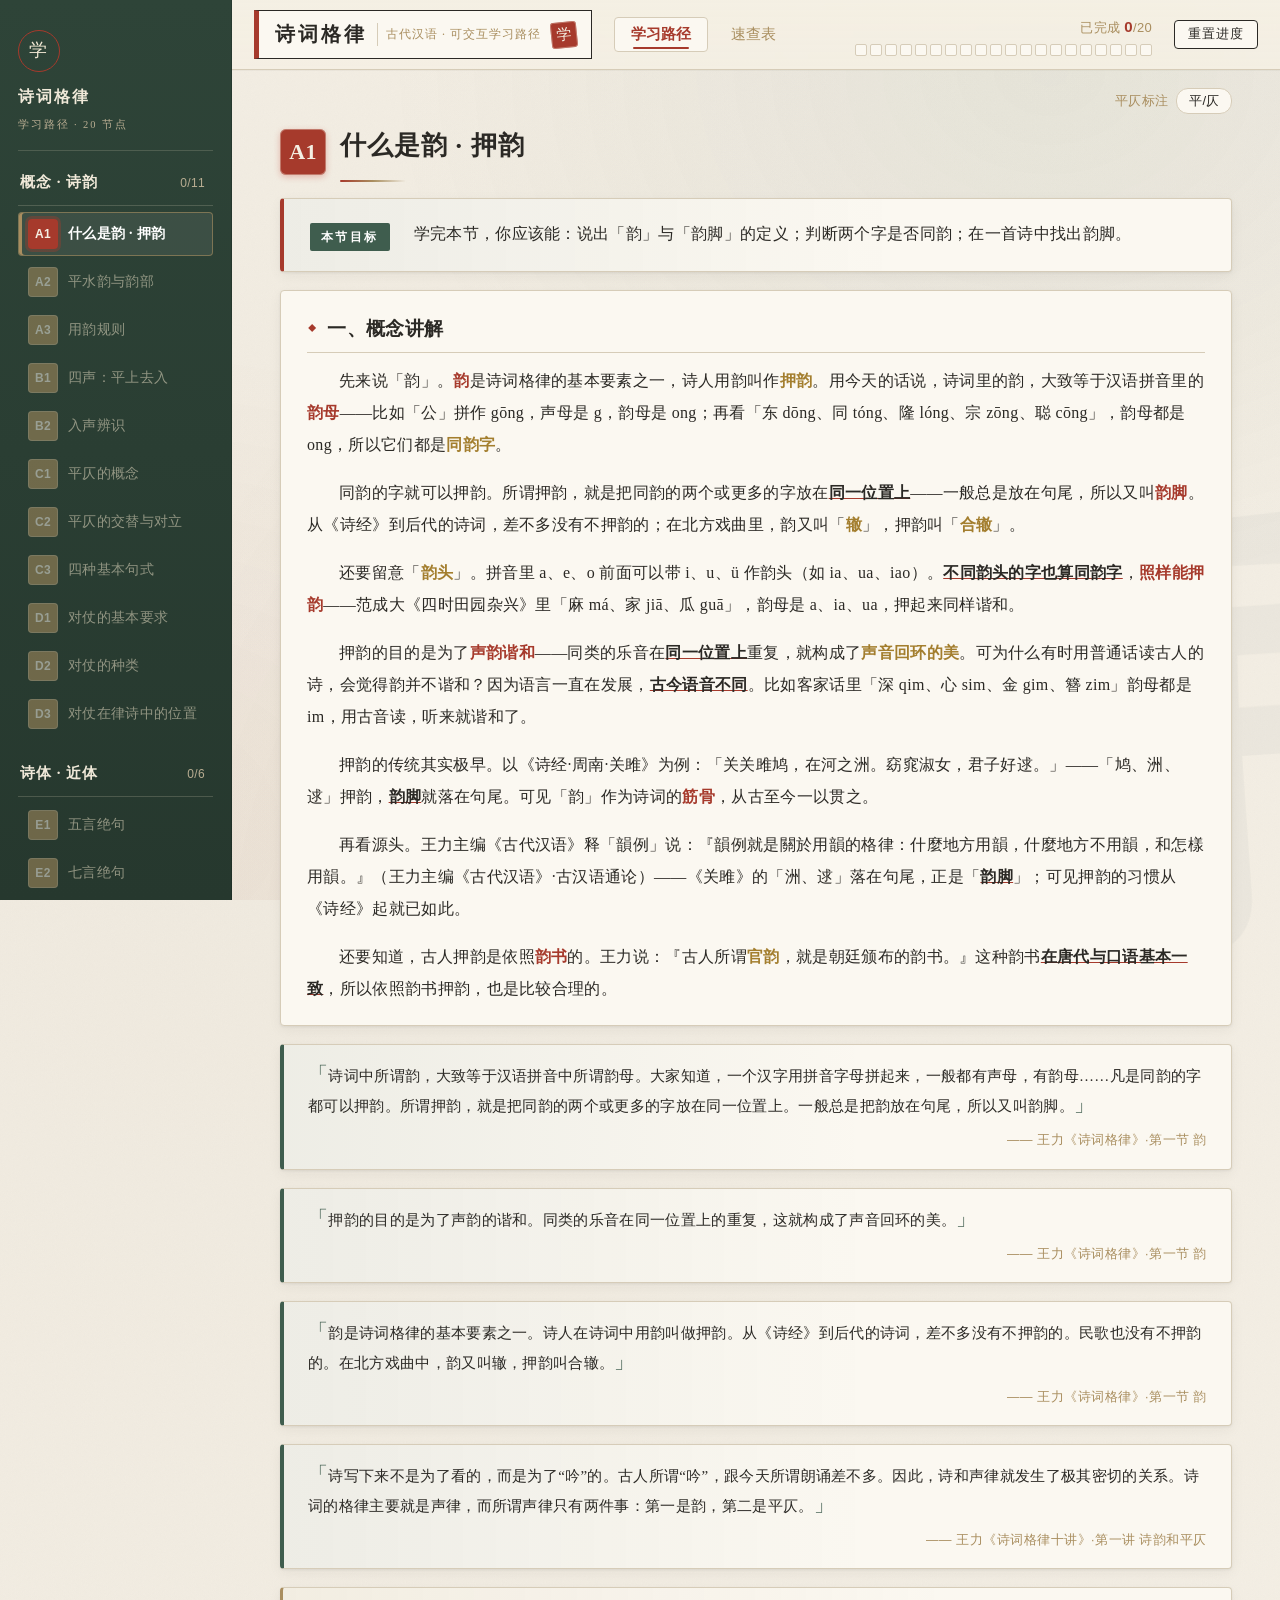
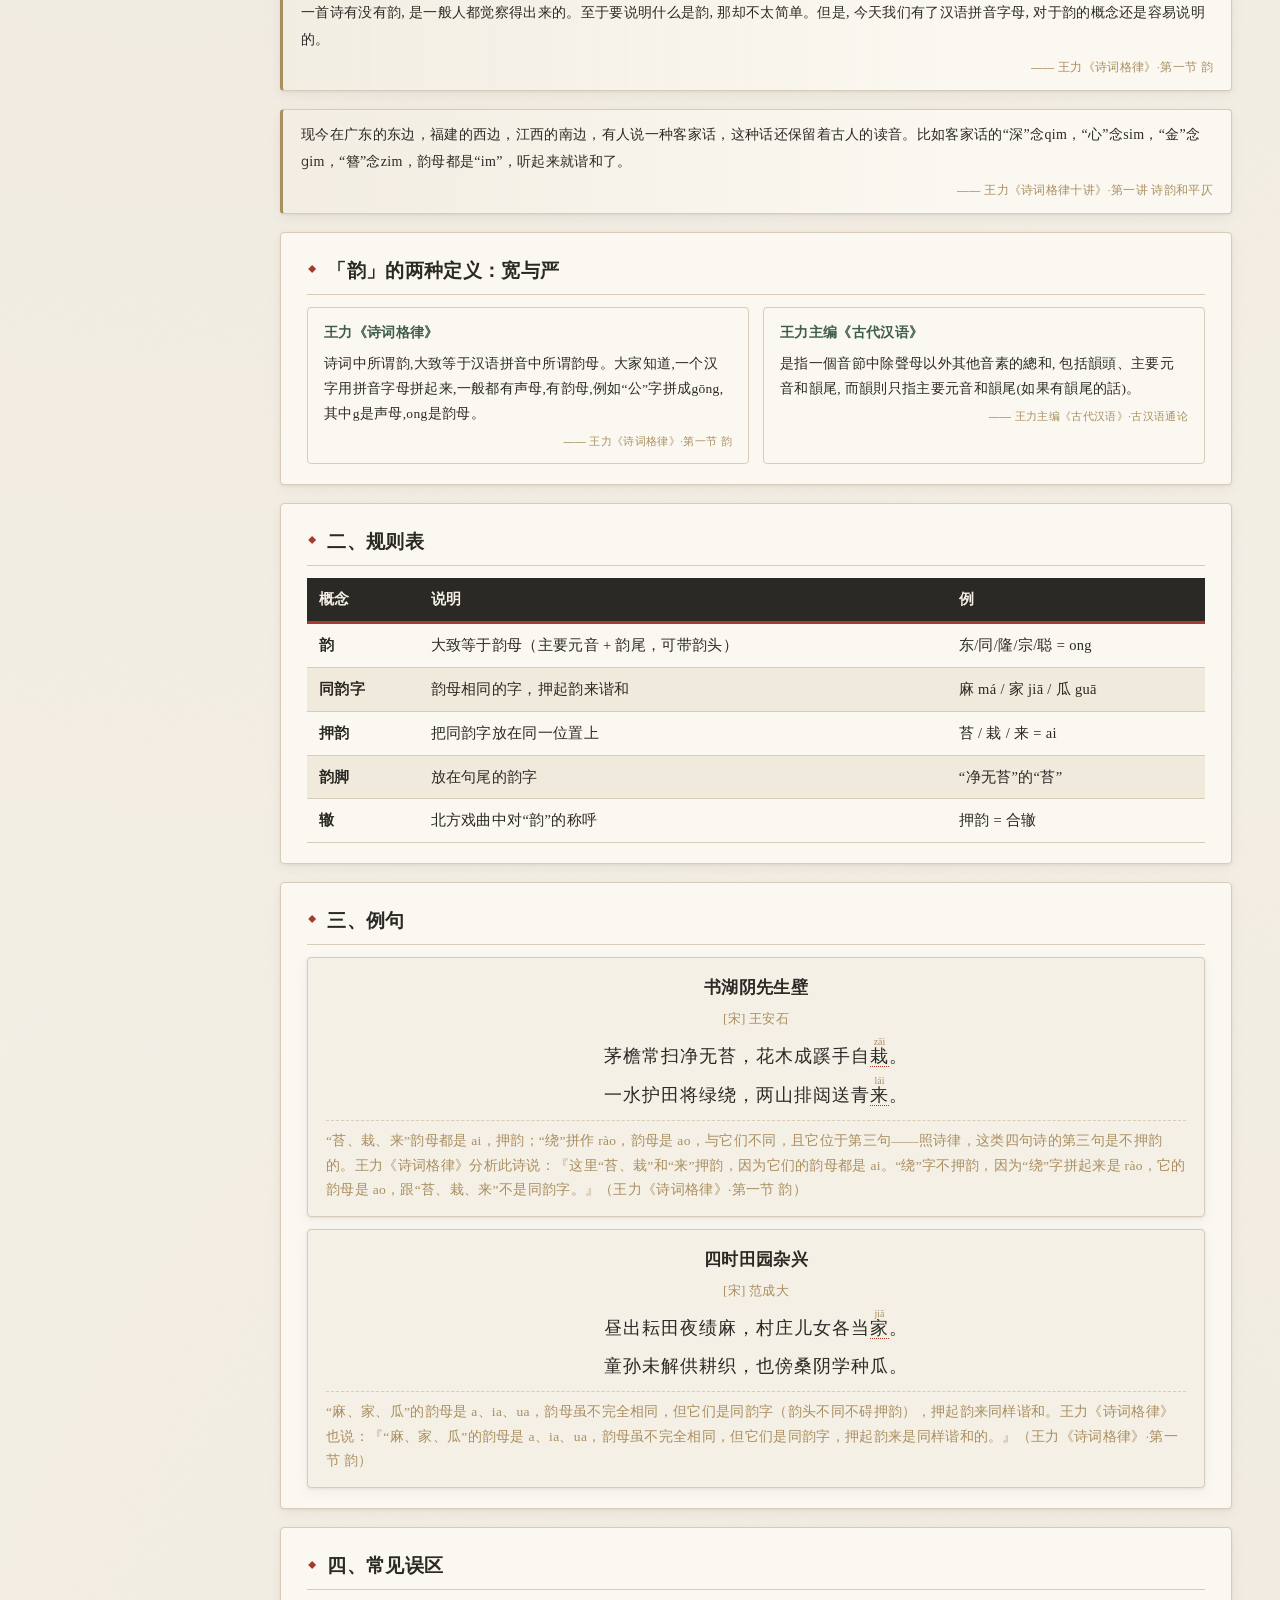
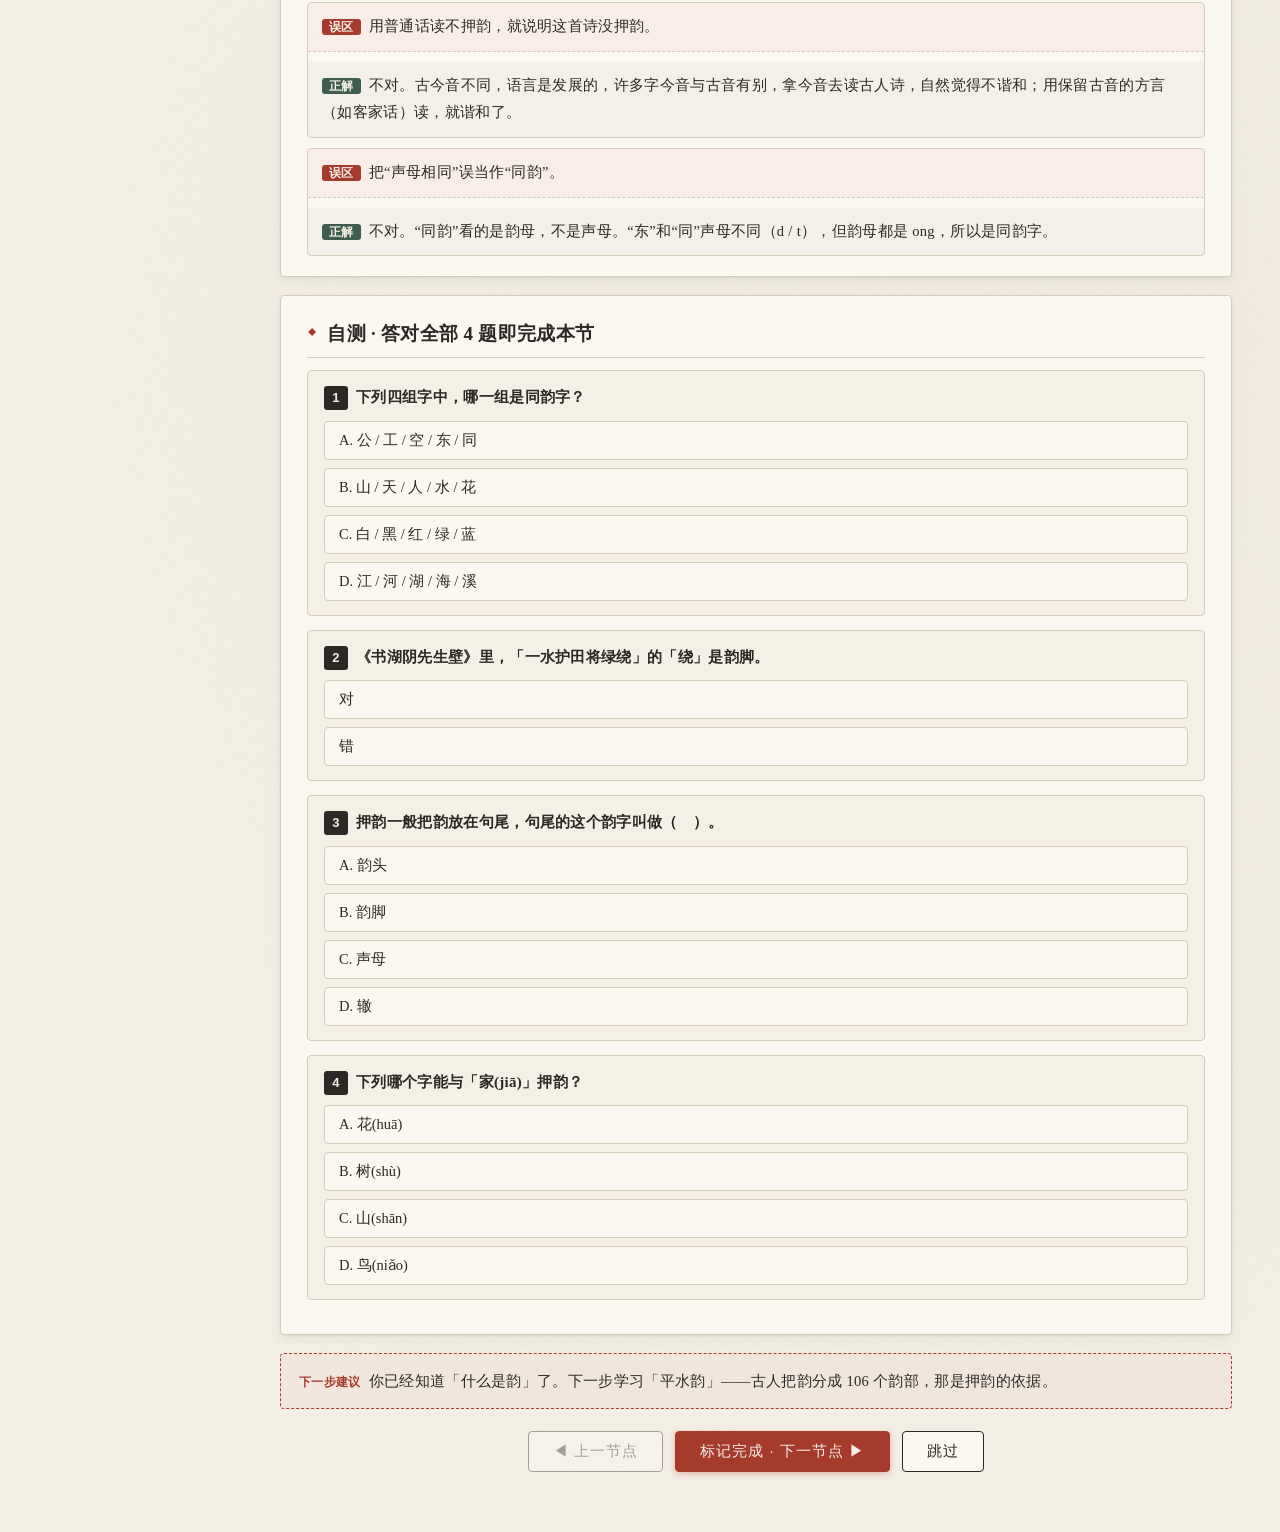
==== commit bb5b98be: "sync 2026-09-04 v1.3：语义强调体系 + 引用扩充 + 排版统一 + README 更新" ====
--- a/诗词格律学习路径.html
+++ b/诗词格律学习路径.html
@@ -1147,8 +1147,12 @@
 }
 .block.explain p:last-child { margin-bottom: 0; }
 /* 文段内术语强调：竹青加粗 */
-.term { font-weight: 700; color: var(--teal); }
-.md-bold { font-weight: 700; color: var(--ink); }
+/* 术语概念：金赭/秋金加粗（偏金、醒目但不刺眼） */
+.term { font-weight: 800; color: #a37e2e; }
+/* 最重点：朱砂色加粗（朱笔圈点感，视觉最突出） */
+.md-bold { font-weight: 800; color: var(--cinnabar); }
+/* 易错提醒：墨字 + 细朱砂下划线（紧贴文字） */
+.mark-underline { text-decoration: underline; text-decoration-color: var(--cinnabar); text-underline-offset: 0px; text-decoration-thickness: 1px; color: var(--ink); font-weight: 700; }
 /* 顶栏重置进度按钮 */
 .reset-btn { font-size: 12.5px; padding: 5px 13px; flex-shrink: 0; }
 
@@ -1179,6 +1183,22 @@
 .fmt-punct { color: var(--ink-faint); margin: 0 1px; font-weight: 700; }
 .fmt-rhyme { color: var(--cinnabar); font-size: 11px; border-bottom: 2px solid var(--cinnabar); margin-left: 1px; }
 .fmt-other { color: var(--ink); }
+/* 行内小引用 cite */
+.cite-block {
+  background: linear-gradient(90deg, rgba(169,142,95,.10), rgba(251,248,241,0) 70%), var(--wash);
+  border-left: 3px solid var(--gold);
+  padding: 12px 18px;
+}
+.cite-text { font-family: var(--font-poem); font-size: 14px; line-height: 1.9; margin: 0; text-indent: 0; }
+.cite-source { text-align: right; font-size: 11.5px; color: var(--ochre); margin-top: 4px; font-family: var(--font-ui); }
+/* 对比引用 compare（两栏） */
+.compare-block { }
+.compare-cols { display: grid; grid-template-columns: 1fr 1fr; gap: 14px; margin-top: 4px; }
+.compare-col { background: var(--wash); border: 1px solid var(--line); border-radius: 4px; padding: 12px 16px; }
+.compare-who { font-family: var(--font-head); font-size: 14px; font-weight: 700; color: var(--teal); margin-bottom: 6px; }
+.compare-text { font-family: var(--font-poem); font-size: 13.5px; line-height: 1.85; margin: 0; text-indent: 0; }
+.compare-source { text-align: right; font-size: 11px; color: var(--ochre); margin-top: 4px; font-family: var(--font-ui); }
+@media (max-width: 820px) { .compare-cols { grid-template-columns: 1fr; } }
 /* 格式 ↔ 例诗 切换 */
 .fmt-switch { margin-top: 6px; }
 .fmt-toggle { font-family: var(--font-ui); font-size: 12px; padding: 3px 10px; border: 1px solid var(--line); border-radius: 3px; background: var(--wash); color: var(--ink-soft); cursor: pointer; transition: all .2s; }
@@ -1302,11 +1322,13 @@
      "type": "explain",
      "title": "一、概念讲解",
      "paragraphs": [
-      "先来说「韵」。**韵**是诗词格律的基本要素之一，诗人用韵叫作**押韵**。用今天的话说，诗词里的韵，大致等于汉语拼音里的**韵母**——比如「公」拼作 gōng，声母是 g，韵母是 ong；再看「东 dōng、同 tóng、隆 lóng、宗 zōng、聪 cōng」，韵母都是 ong，所以它们都是**同韵字**。",
-      "同韵的字就可以押韵。所谓押韵，就是把同韵的两个或更多的字放在同一位置上——一般总是放在句尾，所以又叫**韵脚**。从《诗经》到后代的诗词，差不多没有不押韵的；在北方戏曲里，韵又叫「辙」，押韵叫「合辙」。",
-      "还要留意「韵头」。拼音里 a、e、o 前面可以带 i、u、ü 作韵头（如 ia、ua、iao）。不同韵头的字也算同韵字，照样能押韵——范成大《四时田园杂兴》里「麻 má、家 jiā、瓜 guā」，韵母是 a、ia、ua，押起来同样谐和。",
-      "押韵的目的是为了**声韵谐和**——同类的乐音在同一位置上重复，就构成了声音回环的美。可为什么有时用普通话读古人的诗，会觉得韵并不谐和？因为语言一直在发展，古今语音不同。比如客家话里「深 qim、心 sim、金 gim、簪 zim」韵母都是 im，用古音读，听来就谐和了。",
-      "押韵的传统其实极早。以《诗经·周南·关雎》为例：「关关雎鸠，在河之洲。窈窕淑女，君子好逑。」——「鸠、洲、逑」押韵，韵脚就落在句尾。可见「韵」作为诗词的筋骨，从古至今一以贯之。"
+      "先来说「韵」。**韵**是诗词格律的基本要素之一，诗人用韵叫作==押韵==。用今天的话说，诗词里的韵，大致等于汉语拼音里的**韵母**——比如「公」拼作 gōng，声母是 g，韵母是 ong；再看「东 dōng、同 tóng、隆 lóng、宗 zōng、聪 cōng」，韵母都是 ong，所以它们都是==同韵字==。",
+      "同韵的字就可以押韵。所谓押韵，就是把同韵的两个或更多的字放在__同一位置上__——一般总是放在句尾，所以又叫**韵脚**。从《诗经》到后代的诗词，差不多没有不押韵的；在北方戏曲里，韵又叫「==辙==」，押韵叫「==合辙==」。",
+      "还要留意「==韵头==」。拼音里 a、e、o 前面可以带 i、u、ü 作韵头（如 ia、ua、iao）。__不同韵头的字也算同韵字__，**照样能押韵**——范成大《四时田园杂兴》里「麻 má、家 jiā、瓜 guā」，韵母是 a、ia、ua，押起来同样谐和。",
+      "押韵的目的是为了**声韵谐和**——同类的乐音在__同一位置上__重复，就构成了==声音回环的美==。可为什么有时用普通话读古人的诗，会觉得韵并不谐和？因为语言一直在发展，__古今语音不同__。比如客家话里「深 qim、心 sim、金 gim、簪 zim」韵母都是 im，用古音读，听来就谐和了。",
+      "押韵的传统其实极早。以《诗经·周南·关雎》为例：「关关雎鸠，在河之洲。窈窕淑女，君子好逑。」——「鸠、洲、逑」押韵，__韵脚__就落在句尾。可见「韵」作为诗词的**筋骨**，从古至今一以贯之。",
+      "再看源头。王力主编《古代汉语》释「韻例」说：『韻例就是關於用韻的格律：什麼地方用韻，什麼地方不用韻，和怎樣用韻。』（王力主编《古代汉语》·古汉语通论）——《关雎》的「洲、逑」落在句尾，正是「__韵脚__」；可见押韵的习惯从《诗经》起就已如此。",
+      "还要知道，古人押韵是依照**韵书**的。王力说：『古人所谓==官韵==，就是朝廷颁布的韵书。』这种韵书__在唐代与口语基本一致__，所以依照韵书押韵，也是比较合理的。"
      ]
     },
     {
@@ -1318,6 +1340,42 @@
      "type": "quote",
      "text": "押韵的目的是为了声韵的谐和。同类的乐音在同一位置上的重复，这就构成了声音回环的美。",
      "source": "王力《诗词格律》·第一节 韵"
+    },
+    {
+     "type": "quote",
+     "text": "韵是诗词格律的基本要素之一。诗人在诗词中用韵叫做押韵。从《诗经》到后代的诗词，差不多没有不押韵的。民歌也没有不押韵的。在北方戏曲中，韵又叫辙，押韵叫合辙。",
+     "source": "王力《诗词格律》·第一节 韵"
+    },
+    {
+     "type": "quote",
+     "text": "诗写下来不是为了看的，而是为了“吟”的。古人所谓“吟”，跟今天所谓朗诵差不多。因此，诗和声律就发生了极其密切的关系。诗词的格律主要就是声律，而所谓声律只有两件事：第一是韵，第二是平仄。",
+     "source": "王力《诗词格律十讲》·第一讲 诗韵和平仄"
+    },
+    {
+     "type": "cite",
+     "text": "一首诗有没有韵, 是一般人都觉察得出来的。至于要说明什么是韵, 那却不太简单。但是, 今天我们有了汉语拼音字母, 对于韵的概念还是容易说明的。",
+     "source": "王力《诗词格律》·第一节 韵"
+    },
+    {
+     "type": "cite",
+     "text": "现今在广东的东边，福建的西边，江西的南边，有人说一种客家话，这种话还保留着古人的读音。比如客家话的“深”念qim，“心”念sim，“金”念ɡim，“簪”念zim，韵母都是“im”，听起来就谐和了。",
+     "source": "王力《诗词格律十讲》·第一讲 诗韵和平仄"
+    },
+    {
+     "type": "compare",
+     "title": "「韵」的两种定义：宽与严",
+     "rows": [
+      {
+       "who": "王力《诗词格律》",
+       "text": "诗词中所谓韵,大致等于汉语拼音中所谓韵母。大家知道,一个汉字用拼音字母拼起来,一般都有声母,有韵母,例如“公”字拼成gōng,其中g是声母,ong是韵母。",
+       "source": "王力《诗词格律》·第一节 韵"
+      },
+      {
+       "who": "王力主编《古代汉语》",
+       "text": "是指一個音節中除聲母以外其他音素的總和, 包括韻頭、主要元音和韻尾, 而韻則只指主要元音和韻尾(如果有韻尾的話)。",
+       "source": "王力主编《古代汉语》·古汉语通论"
+      }
+     ]
     },
     {
      "type": "table",
@@ -1368,7 +1426,7 @@
         "一水护田将绿绕，",
         "两山排闼送青来(lái)。"
        ],
-       "note": "“苔、栽、来”韵母都是 ai，押韵；“绕”拼作 rào，韵母是 ao，与它们不同，且它位于第三句——照诗律，这类四句诗的第三句是不押韵的。",
+       "note": "“苔、栽、来”韵母都是 ai，押韵；“绕”拼作 rào，韵母是 ao，与它们不同，且它位于第三句——照诗律，这类四句诗的第三句是不押韵的。王力《诗词格律》分析此诗说：『这里“苔、栽”和“来”押韵，因为它们的韵母都是 ai。“绕”字不押韵，因为“绕”字拼起来是 rào，它的韵母是 ao，跟“苔、栽、来”不是同韵字。』（王力《诗词格律》·第一节 韵）",
        "pinyin": [
         "tái",
         "zāi",
@@ -1385,7 +1443,7 @@
         "童孙未解供耕织，",
         "也傍桑阴学种瓜(guā)。"
        ],
-       "note": "“麻、家、瓜”的韵母是 a、ia、ua，韵母虽不完全相同，但它们是同韵字（韵头不同不碍押韵），押起韵来同样谐和。",
+       "note": "“麻、家、瓜”的韵母是 a、ia、ua，韵母虽不完全相同，但它们是同韵字（韵头不同不碍押韵），押起韵来同样谐和。王力《诗词格律》也说：『“麻、家、瓜”的韵母是 a、ia、ua，韵母虽不完全相同，但它们是同韵字，押起韵来是同样谐和的。』（王力《诗词格律》·第一节 韵）",
        "pinyin": [
         "má",
         "jiā",
@@ -1471,11 +1529,13 @@
      "type": "explain",
      "title": "一、概念讲解",
      "paragraphs": [
-      "先来认识一下韵书的谱系。**诗韵**从《切韵》一路发展而来：现存最早的一部诗韵是《广韵》，它的前身是《唐韵》，《唐韵》的前身是《切韵》。《广韵》共有 206 韵，《唐韵》《切韵》也应该是 206 韵。韵分得这么细，写诗就太受拘束了，于是唐初许敬宗等奏议，把 206 韵中邻近的韵合并来用——当时的韵书称相近的韵可以「同用」。",
-      "南宋淳祐年间，江北平水人刘渊著《壬子新刊礼部韵略》，索性把这些「同用」的韵合并起来，成为 107 韵；后人又减为 106 韵，世称**平水韵**，一般就叫作「诗韵」。清代又改称平水韵为**佩文诗韵**。这里要理清一点：唐代诗人虽然并不是照着平水韵的韵目来押韵，但他们既然依照「同用」「独用」的规则用韵，而平水韵正是由这些合并而来，所以平水韵正可以用来说明唐人的用韵。",
-      "有一点先要明确：**研究诗律并不需要掌握全部 206 韵**，我们要用的是合并后的平水韵。诗韵共有 106 个韵：平声 30 韵，上声 29 韵，去声 30 韵，入声 17 韵。其中**律诗一般只用平声韵**，仄声韵（上、去、入三声）留待讲古体诗时再讨论。所以谈平水韵，重点在平声韵。",
-      "在韵书里，平声分为**上平声**、**下平声**。平声字多，所以分为两卷，等于说平声上卷、平声下卷，并没有别的意思。上平声 15 韵：一东、二冬、三江、四支、五微、六鱼、七虞、八齐、九佳、十灰、十一真、十二文、十三元、十四寒、十五删。下平声 15 韵：一先、二萧、三肴、四豪、五歌、六麻、七阳、八庚、九青、十蒸、十一尤、十二侵、十三覃、十四盐、十五咸。",
-      "这里的关键是：**东、冬等字都只是韵的代表字**，它们只表示韵母的种类，并不代表字义或字音的全部。比如「一东」的「东」，只是这一韵部的名目，韵部里实际收着「东同童铜」等一批字。把韵目记熟，往后查诗韵、判断押韵，就有了依据。"
+      "先来认识一下==韵书==的谱系。**诗韵**从《切韵》一路发展而来：现存最早的一部诗韵是《广韵》，它的前身是《唐韵》，《唐韵》的前身是《切韵》。《广韵》共有 206 韵，《唐韵》《切韵》也应该是 206 韵。韵分得这么细，写诗就太受拘束了，于是唐初许敬宗等奏议，把 206 韵中==邻近的韵==合并来用——当时的韵书称相近的韵可以「==同用==」。",
+      "南宋淳祐年间，江北平水人刘渊著《壬子新刊礼部韵略》，索性把这些「同用」的韵合并起来，成为 107 韵；后人又减为 106 韵，世称**平水韵**，一般就叫作「诗韵」。清代又改称平水韵为==佩文诗韵==。这里要理清一点：唐代诗人虽然并不是照着平水韵的韵目来押韵，但他们既然依照「同用」「==独用==」的规则用韵，而平水韵正是由这些合并而来，所以平水韵正可以用来说明__唐人的用韵__。",
+      "有一点先要明确：研究诗律并不需要掌握全部 206 韵，我们要用的是合并后的平水韵。诗韵共有 106 个韵：平声 30 韵，上声 29 韵，去声 30 韵，入声 17 韵。其中律诗一般只用**平声韵**，==仄声韵==（上、去、入三声）留待讲==古体诗==时再讨论。所以谈平水韵，重点在__平声韵__。",
+      "在韵书里，平声分为**上平声**、**下平声**。平声字多，所以分为==两卷==，等于说平声上卷、平声下卷，__并没有别的意思__。上平声 15 韵：一东、二冬、三江、四支、五微、六鱼、七虞、八齐、九佳、十灰、十一真、十二文、十三元、十四寒、十五删。下平声 15 韵：一先、二萧、三肴、四豪、五歌、六麻、七阳、八庚、九青、十蒸、十一尤、十二侵、十三覃、十四盐、十五咸。",
+      "这里的关键是：东、冬等字都只是**韵的代表字**，它们只表示韵母的种类，__并不代表字义或字音的全部__。比如「一东」的「东」，只是这一韵部的名目，==韵部==里实际收着「东同童铜」等一批字。把==韵目==记熟，往后查诗韵、判断押韵，就有了依据。",
+      "王力主编《古代汉语》更简洁地交代了这段合并史：『206韻分得太細，也不完全符合當時的語音，不便於押韻，所以唐代規定相近的韻可以“同用”。南宋時代，平水劉淵索性把同用的韻合併起來，成爲107韻，後人又減爲106韻，這106韻被稱爲平水韻。』（王力主编《古代汉语》·古汉语通论）",
+      "至于为什么「研究诗律并不需要掌握全部 206 韵」，王力说得直白：『《广韵》共有206韵，但是我们研究诗律并不需要掌握这206韵。』（王力《诗词格律》·诗律余论）——要紧的是**合并后的平水韵**。"
      ]
     },
     {
@@ -1487,6 +1547,42 @@
      "type": "quote",
      "text": "诗韵共有 106 个韵: 平声 30 韵, 上声 29 韵, 去声 30 韵, 入声 17 韵。律诗一般只用平声韵, 所以我们在这一节里只谈平声韵; 至于仄声韵, 留待下文讲古体诗时再行讨论。",
      "source": "王力《诗词格律》·第二章 诗韵"
+    },
+    {
+     "type": "quote",
+     "text": "现存最早的一部诗韵是《广韵》。《广韵》的前身是《唐韵》，《唐韵》的前身是《切韵》。《广韵》共有206韵，《唐韵》《切韵》应该也是206韵。韵分得太细，写诗很受拘束。",
+     "source": "王力《诗词格律》·第二章 第一节 平水韵"
+    },
+    {
+     "type": "quote",
+     "text": "清代一般人常常查阅的《诗韵集成》《诗韵合璧》等韵书,不但可以说明清代律诗的押韵,而且可以说明唐宋律诗的用韵。一般人所谓诗韵,也就是指这个来说的。",
+     "source": "王力《诗词格律》·第二章 诗韵"
+    },
+    {
+     "type": "cite",
+     "text": "在韵书里，平声分为上平声、下平声。平声字多，所以分为两卷，等于说平声上卷、平声下卷，没有别的意思。",
+     "source": "王力《诗词格律》·第二章 诗韵"
+    },
+    {
+     "type": "cite",
+     "text": "东、冬等字都只是韵的代表字，它们只表示韵母的种类。",
+     "source": "王力《诗词格律》·第二章 诗韵"
+    },
+    {
+     "type": "compare",
+     "title": "平水韵能否说明唐人用韵：两种表述",
+     "rows": [
+      {
+       "who": "王力《诗词格律》",
+       "text": "因为平水韵是根据唐初许敬宗奏议合并的韵，所以，唐人用韵，实际上用的是平水韵。",
+       "source": "王力《诗词格律》·第二章 诗韵"
+      },
+      {
+       "who": "王力主编《古代汉语》",
+       "text": "唐代詩人雖然不是依照平水韻用韻的，但是他們既然依照“同用”“獨用”的規則，那麼平水韻正可以用來說明唐人的用韻。",
+       "source": "王力主编《古代汉语》·古汉语通论"
+      }
+     ]
     },
     {
      "type": "table",
@@ -1586,7 +1682,7 @@
         "只应既斩斯高后，",
         "寻被樵人用斧斤。"
        ],
-       "note": "这首诗的韵脚是「秦、薪、斤」。「斤」是欣韵字，却跟真韵的「秦、薪」押韵；平水韵把「斤」归入文韵，就跟唐诗不合了。据封演《闻见记》，唐初许敬宗等人已嫌《切韵》的韵窄，奏请「合而用之」；顾炎武《音论》也指出唐时欣韵通真而不通文。这是仅有的例外，一般地说，平水韵还是可以作为衡量唐诗用韵的标准的。"
+       "note": "这首诗的韵脚是「秦、薪、斤」。「斤」是欣韵字，却跟真韵的「秦、薪」押韵；平水韵把「斤」归入文韵，就跟唐诗不合了。据封演《闻见记》，唐初许敬宗等人已嫌《切韵》的韵窄，奏请「合而用之」；顾炎武《音论》也指出唐时欣韵通真而不通文。这是仅有的例外，一般地说，平水韵还是可以作为衡量唐诗用韵的标准的。王力《诗词格律》正是举此诗为例，指出：『“斤”字是欣韵字，但是它跟真韵的“秦、薪”押韵。平水韵把“斤”归入文韵，就跟唐诗不合了。不过，这是仅有的例外。』（王力《诗词格律》·诗律余论）"
       }
      ]
     },
@@ -1675,12 +1771,14 @@
      "type": "explain",
      "title": "一、概念讲解",
      "paragraphs": [
-      "先说今体诗。**今体诗**（律诗、绝句）都是一韵到底的，用韵要依照平水韵。但有一个重要的例外——诗的首句本来可以不用韵，如果用韵，就不一定要用本韵，而可以用**邻韵**。首句用了邻韵，不算出韵。",
-      "为什么起句可以借韵呢？道理很简单：**起句本来可以不用韵**。王勃《滕王阁序》说「一言均赋，四韵俱成」，可他的《滕王阁诗》一共用了六个韵脚，却自称四韵，就是因为没有把起句的韵算在里边。只有起句可以借韵，而且只限于借用邻韵。格律学上习惯把这种起句借韵的情形叫作「孤雁出群」。",
-      "什么时候容易见到首句借韵？不妨先看一个规律：**五律第一句多数不押韵，七律第一句多数押韵**。正因为第一句押不押韵是自由的，它的韵脚也就不必太严格，可以用邻近的韵。盛唐时期，首句用邻韵很少见；到了晚唐才相当普遍，宋代更成为有意识的时尚。",
-      "反过来要留意一个术语：**今体诗如果不是在首句，而是在其他地方用了邻韵，就叫「出韵」**（又叫落韵）。在唐宋诗中，出韵的情况非常罕见；那些看似破格的例子，多半正是起句借韵，不要一见邻韵就判为出韵。",
-      "古体诗用韵则比律诗稍宽：一韵独用固然可以，两个以上的韵通用也行，但所谓通用也不是随便乱来的，必须是**邻韵**才能通用。换韵的方式也很多样：可以每两句一换韵、四句一换韵、六句一换韵，也可以多到十几句才换韵；可以连用两个平声韵，连用两个仄声韵，也可以平仄韵交替。",
-      "至于今天我们如果也写律诗，就不必拘泥古人的诗韵——不但首句用邻韵，就是其他的韵脚用邻韵，只要朗诵起来谐和，都是可以的。"
+      "先说今体诗。==今体诗==（律诗、绝句）都是==一韵到底==的，用韵要依照平水韵。但有一个重要的例外——诗的首句本来可以不用韵，如果用韵，就不一定要用本韵，而可以用**邻韵**。首句用了邻韵，__不算出韵__。",
+      "为什么起句可以借韵呢？道理很简单：**起句本来可以不用韵**。王勃《滕王阁序》说「一言均赋，四韵俱成」，可他的《滕王阁诗》一共用了六个韵脚，却自称四韵，就是因为没有把起句的韵算在里边。__只有起句可以借韵__，而且__只限于借用邻韵__。格律学上习惯把这种起句借韵的情形叫作「==孤雁出群==」。",
+      "什么时候容易见到首句借韵？不妨先看一个规律：__五律第一句多数不押韵，七律第一句多数押韵__。正因为__第一句押不押韵是自由的__，它的韵脚也就不必太严格，可以用邻近的韵。盛唐时期，首句用邻韵很少见；到了晚唐才相当普遍，宋代更成为有意识的时尚。",
+      "反过来要留意一个术语：今体诗如果不是在首句，而是在其他地方用了邻韵，就叫「**出韵**」（又叫==落韵==）。在唐宋诗中，出韵的情况非常罕见；那些看似破格的例子，多半正是__起句借韵__，不要一见邻韵就判为出韵。",
+      "==古体诗==用韵则比律诗稍宽：一韵独用固然可以，两个以上的韵通用也行，但所谓通用也不是随便乱来的，__必须是邻韵才能通用__。==换韵==的方式也很多样：可以每两句一换韵、四句一换韵、六句一换韵，也可以多到十几句才换韵；可以连用两个平声韵，连用两个仄声韵，也可以==平仄韵交替==。",
+      "至于今天我们如果也写律诗，就不必**拘泥古人的诗韵**——不但首句用邻韵，就是__其他的韵脚用邻韵__，只要朗诵起来谐和，都是可以的。",
+      "古人这条规矩，到了今人笔下也放宽了。王力说：『今天我们如果也写律诗,就不必拘泥古人的诗韵。不但首句用邻韵,就是其他的韵脚用邻韵,只要朗诵起来谐和,都是可以的。』（王力《诗词格律》）",
+      "古体诗的用韵，王力说：『古体诗用韵,比律诗稍宽;一韵独用固然可以,两个以上的韵通用也行。但是,所谓通用也不是随便乱来的;必须是邻韵才能通用。』（王力《诗词格律》）"
      ]
     },
     {
@@ -1692,6 +1790,42 @@
      "type": "quote",
      "text": "五律第一句,多数是不押韵的;七律第一句,多数是押韵的。由于第一句押韵与否是自由的,所以第一句的韵脚也可以不太严格,用邻近的韵也行。这种首句用邻韵的风气到晚唐才相当普遍,宋代更成为有意识的时尚。",
      "source": "王力《诗词格律》"
+    },
+    {
+     "type": "quote",
+     "text": "谢榛《四溟诗话》说：“七言绝律，起句借韵，谓之‘孤雁出群’，宋人多有之。”这里谢氏发现了一件很重要的事实，可惜讲得不够全面。先说，起句借韵不但七言诗有，五言诗也有。再说，不但宋人多有之，晚唐已经成为风尚，初唐与盛唐也有少数起句借韵的律绝。",
+     "source": "王力《诗词格律十讲》·诗律余论"
+    },
+    {
+     "type": "quote",
+     "text": "换韵的方式是多种多样的:可以每两句一换韵,四句一换韵,六句一换韵,也可以多到十几句才换韵;可以连用两个平声韵,连用两个仄声韵,也可以平仄韵交替。",
+     "source": "王力《诗词格律》"
+    },
+    {
+     "type": "cite",
+     "text": "今体诗如果不是在首句,而是在其他地方用邻韵,叫做出韵。在唐宋诗中,出韵的情况非常罕见。",
+     "source": "王力《诗词格律》"
+    },
+    {
+     "type": "cite",
+     "text": "盛唐时期,首句用邻韵很少见。到了晚唐及宋代,首句用邻韵的情况非常多。",
+     "source": "王力《诗词格律》"
+    },
+    {
+     "type": "compare",
+     "title": "一韵到底与换韵：从《诗经》到今体诗",
+     "rows": [
+      {
+       "who": "王力《诗词格律》",
+       "text": "今体诗都是一韵到底的。古体诗可以一韵到底，也可以换韵，乃至换几次韵。",
+       "source": "王力《诗词格律》"
+      },
+      {
+       "who": "王力主编《古代汉语》",
+       "text": "《靜女》第一章是一韻到底, 第二章“變”和“管”押韻, “燦”和“美”押韻, 换了一次韻。",
+       "source": "王力主编《古代汉语》·古汉语通论"
+      }
+     ]
     },
     {
      "type": "table",
@@ -1743,7 +1877,7 @@
         "野竹分青霭，飞泉挂碧峰（二冬）。",
         "无人知所去，愁倚两三松（二冬）。"
        ],
-       "note": "首句「中」用一东韵，其余韵脚「浓、钟、峰、松」都用二冬韵——这正是首句用邻韵的典型例子。"
+       "note": "首句「中」用一东韵，其余韵脚「浓、钟、峰、松」都用二冬韵——这正是首句用邻韵的典型例子。王力《诗词格律》论起句借韵时也举此诗为证：『沈德潜的《唐诗别裁》，其中就有大量的起句借韵的例子：五律李白《访戴天山道士不遇》押“中”“浓”“钟”“峰”“松”。』（王力《诗词格律》·诗律余论）"
       },
       {
        "name": "秋野",
@@ -1855,12 +1989,14 @@
      "type": "explain",
      "title": "一、概念讲解",
      "paragraphs": [
-      "先来说什么是**声调**。声调是汉语（以及某些其他语言）的特点：语音的高低、升降、长短构成了汉语的声调，而高低、升降则是主要的因素。拿普通话来说，共有四个声调——阴平声是一个高平调（不升不降叫平），阳平声是一个中升调，上声是一个低升调（有时是低平调），去声是一个高降调。要记得：唐朝的声调跟现今普通话的声调不同，如果拿今天的声调去读唐诗，听起来就不同了。",
-      "古代汉语也有四个声调，但是和今天普通话的声调种类不完全一样。古代的四声是：**平声**，这个声调到后代分化为阴平和阳平；**上声**，这个声调到后代有一部分变为去声；**去声**，这个声调到后代仍是去声；**入声**，这个声调是一个短促的调子，一出声就收住。",
-      "入声并没有完全消失。现代江浙、福建、广东、广西、江西等处都还保存着入声，北方也有不少地方（如山西、内蒙古）保存着入声；湖南的入声已不短促，但也保存着入声这一个调类。就普通话来说，入声字变为去声的最多，其次是阳平；变为上声的最少。西南方言（从湖北到云南）的入声字一律变成了阳平。比如「衣」字，按古代四声念「衣（平）、椅（上）、意（去）、益（入）」；「剥削」在普通话里都是阴平，古代却是入声，上海话至今还保留着。",
-      "《康熙字典》前面载有一首歌诀，名为《分四声法》，说「平声平道莫低昂，上声高呼猛烈强，去声分明哀远道，入声短促急收藏」。这种叙述虽不够科学，却让我们知道了古代四声的大概。四声和韵的关系很密切：在韵书中，不同声调的字不能算是同韵；在诗词中，不同声调的字一般不能押韵。",
-      "我们特别要注意的是**一字两读**的情况。有时候一个字有两种意义（往往词性也不同），同时也有两种读音。例如「为」字，用作动词解作做，就读平声（阳平）；用作介词解作因为、为了，就读去声。在古代汉语里，这种情况比现代汉语多得多。还有些字本来读平声，后来变为去声，但意义、词性都不变——「望、叹、看」都属于这一类；「看」字直到近代律诗中，往往也还读平声（读如刊）。",
-      "把这些都弄清楚了，就能明白：**辨别四声，是辨别平仄的基础**。"
+      "先来说什么是**声调**。声调是汉语（以及某些其他语言）的特点：语音的高低、升降、长短构成了汉语的声调，而高低、升降则是__主要的因素__。拿普通话来说，共有四个声调——阴平声是一个高平调（不升不降叫平），阳平声是一个中升调，上声是一个低升调（有时是低平调），去声是一个高降调。要记得：__唐朝的声调跟现今普通话的声调不同__，如果拿今天的声调去读唐诗，听起来就不同了。",
+      "古代汉语也有四个声调，但是和今天普通话的声调种类不完全一样。古代的四声是：==平声==，这个声调到后代分化为阴平和阳平；==上声==，这个声调到后代有一部分变为去声；==去声==，这个声调到后代仍是去声；**入声**，这个声调是一个短促的调子，一出声就收住。",
+      "**入声并没有完全消失**。现代江浙、福建、广东、广西、江西等处都还保存着入声，北方也有不少地方（如山西、内蒙古）保存着入声；湖南的入声已不短促，但也保存着入声这一个调类。就普通话来说，入声字变为去声的最多，其次是阳平；变为上声的最少。西南方言（从湖北到云南）的入声字__一律变成了阳平__。比如「衣」字，按古代四声念「衣（平）、椅（上）、意（去）、益（入）」；「剥削」在普通话里都是阴平，__古代却是入声__，上海话至今还保留着。",
+      "《康熙字典》前面载有一首歌诀，名为《分四声法》，说「平声平道莫低昂，上声高呼猛烈强，去声分明哀远道，入声短促急收藏」。这种叙述虽不够科学，却让我们知道了古代四声的大概。四声和韵的关系很密切：在==韵书==中，不同声调的字不能算是==同韵==；在诗词中，不同声调的字__一般不能押韵__。",
+      "我们特别要注意的是**一字两读**的情况。有时候一个字有两种意义（往往__词性也不同__），同时也有两种读音。例如「为」字，用作动词解作做，就读平声（阳平）；用作介词解作因为、为了，就读去声。在古代汉语里，这种情况__比现代汉语多得多__。还有些字本来读平声，后来变为去声，但__意义、词性都不变__——「望、叹、看」都属于这一类；「看」字直到近代律诗中，往往也还读平声（读如刊）。",
+      "把这些都弄清楚了，就能明白：辨别四声，是**辨别平仄的基础**。",
+      "声调从哪里来？王力说：『声调,这是汉语(以及某些其他语言)的特点。语音的高低、升降、长短构成了汉语的声调,而高低、升降则是主要的因素。』（王力《诗词格律》·第二节 四声）——高低、升降是声调的主干，__长短只是附带的成分__。",
+      "王力还提醒：『什么字归什么声调，在韵书中是很清楚的。在今天还保存着入声的汉语方言里，某字属某声也还相当清楚。』（王力《诗词格律》·第二节 四声）——所以遇到拿不准的字，最可靠的办法是**查韵书**。"
      ]
     },
     {
@@ -1872,6 +2008,42 @@
      "type": "quote",
      "text": "《康熙字典》前面载有一首歌诀,名为《分四声法》: 平声平道莫低昂，上声高呼猛烈强，去声分明哀远道，入声短促急收藏。这种叙述是不够科学的,但是它也让我们知道了古代四声的大概。",
      "source": "王力《诗词格律》·第二节 四声"
+    },
+    {
+     "type": "quote",
+     "text": "现代汉语普通话已经没有入声，古入声字转入了其他声调。华北大部分地区的方言和西南官话也都没有入声。在西南官话里，古入声字一律转入阳平。这些地区的人要辨认入声字，只能查书（如《诗韵新编》）。但是，现代还有许多方言是保存着入声的，例如江浙、广东、福建、山西（部分）、湖南（部分）、江西（部分）等地，这些地区的人辨别平仄是没有困难的。",
+     "source": "王力《诗词格律十讲》"
+    },
+    {
+     "type": "quote",
+     "text": "我们特别应该注意的是一字两读的情况。有时候，一个字有两种意义（往往词性也不同），同时也有两种读音，例如“为”字，用作动词的时候解作做，就读平声（阳平）；用作介词的时候解作因为、为了，就读去声。在古代汉语里，这种情况比现代汉语多得多。",
+     "source": "王力《诗词格律》·第二节 四声"
+    },
+    {
+     "type": "cite",
+     "text": "四声和韵的关系是很密切的。在韵书中,不同声调的字不能算是同韵。在诗词中,不同声调的字一般不能押韵。",
+     "source": "王力《诗词格律》·第二节 四声"
+    },
+    {
+     "type": "cite",
+     "text": "古代的四声高低升降的形状是怎样的,现在不能详细知道了。依照传统的说法,平声应该是一个中平调,上声应该是一个升调,去声应该是一个降调,入声应该是一个短调。",
+     "source": "王力《诗词格律》·第二节 四声"
+    },
+    {
+     "type": "compare",
+     "title": "古代四声与普通话四声：同与不同",
+     "rows": [
+      {
+       "who": "王力《诗词格律》",
+       "text": "就普通话来说，入声字变为去声的最多，其次是阳平；变为上声的最少。西南方言（从湖北到云南）的入声字一律变成了阳平。",
+       "source": "王力《诗词格律》·第二节 四声"
+      },
+      {
+       "who": "王力《诗词格律十讲》",
+       "text": "唐朝的声调跟现今普通话的声调不同，如果以现今普通话的声调去读唐诗，听起来就不同了。古代汉语中共有四个声调：平声、上声、去声、入声。现代普通话里也有四个声调：阴平、阳平、上声、去声。古代汉语的入声，在现代普通话里是没有的，已分别归并到普通话的四声中去了。",
+       "source": "王力《诗词格律十讲》"
+      }
+     ]
     },
     {
      "type": "table",
@@ -1968,7 +2140,7 @@
         "去声分明哀远道，",
         "入声短促急收藏。"
        ],
-       "note": "这首歌诀见于《康熙字典》，说明古代四声的大概：平声是平调，上声是升调，去声是降调，入声是短调。"
+       "note": "这首歌诀见于《康熙字典》，说明古代四声的大概：平声是平调，上声是升调，去声是降调，入声是短调。王力《诗词格律》评此歌诀说：『这种叙述是不够科学的,但是它也让我们知道了古代四声的大概。』（王力《诗词格律》·第二节 四声）"
       }
      ]
     },
@@ -2057,11 +2229,13 @@
      "type": "explain",
      "title": "一、概念讲解",
      "paragraphs": [
-      "**入声**是一个短促的调子，一出声就收住。现在北方人和西南地区的人讲究平仄遇到很大的困难，就因为不能辨别人声字。在普通话里，入声字转入了阴平、阳平、上声、去声；在西南话里，入声字一律转入了阳平。要解决这个问题，只有记住一些常用的入声字。",
-      "先了解一个重要的背景：**古代入声有三种韵尾——〔-p〕、〔-t〕、〔-k〕**，和今天的广州话一样。正因为入声字以塞音收尾，读起来才短促。这也带来一个简便的辨识诀窍：凡韵尾是 -n 或 -ng 的字，不会是入声字；就湖北、四川、云南、贵州和广西北部来说，ai、ei、ao、ou 等韵基本上也没有入声字。",
-      "如果你是湖北、四川、云南、贵州和广西北部的人，那么入声字在你的方言里都归了阳平。这样，遇到阳平字就应该特别注意，其中有一部分在古代是属于入声字的。至于哪些字属入声、哪些字属阳平，就只好查字典或韵书了。当然，先弄清楚自己方言里有几个声调，也有帮助。",
-      "如果你是北方人，辨别平仄的方法又稍有不同。古代入声字既然在普通话里多数变了去声，去声也是仄声；又有一部分变了上声，上声也是仄声。因此，由入变去和由入变上的字都不妨碍我们辨别平仄；只有由入变平（阴平、阳平）才造成困难。所以只有从入声转到阴平、阳平的字才需要记一下，而这类字是有限的。我们遇着诗律上规定用仄声的地方，而诗人用了一个在今天读来是平声的字，引起了我们的怀疑，就可以查字典或韵书来解决。",
-      "由此可知，**入声问题是辨别平仄的唯一障碍**。中国大约还有一半的地方保留着入声——吴方言、闽方言、粤方言、湘方言、赣方言等区域的人辨别平仄更加容易，因为他们的方言里仍保存着入声；普通话区域像河北省、山西省、内蒙古自治区等，也还保存着入声。"
+      "**入声**是一个短促的调子，一出声就收住。现在北方人和西南地区的人讲究==平仄==遇到很大的困难，就因为__不能辨别人声字__。在普通话里，入声字转入了阴平、阳平、上声、去声；在西南话里，入声字__一律转入了阳平__。要解决这个问题，只有记住一些常用的入声字。",
+      "先了解一个重要的背景：古代入声有**三种韵尾**——〔-p〕、〔-t〕、〔-k〕，和今天的广州话一样。正因为入声字以==塞音==收尾，读起来才短促。这也带来一个简便的辨识诀窍：凡韵尾是 -n 或 -ng 的字，__不会是入声字__；就湖北、四川、云南、贵州和广西北部来说，ai、ei、ao、ou 等韵基本上也没有入声字。",
+      "如果你是湖北、四川、云南、贵州和广西北部的人，那么入声字在你的方言里都归了阳平。这样，遇到__阳平字__就应该特别注意，其中有一部分在古代是属于入声字的。至于哪些字属入声、哪些字属阳平，就只好==查字典或韵书==了。当然，先弄清楚自己方言里有几个声调，也有帮助。",
+      "如果你是北方人，辨别平仄的方法又稍有不同。古代入声字既然在普通话里多数变了去声，去声也是==仄声==；又有一部分变了上声，上声也是==仄声==。因此，由入变去和由入变上的字都不妨碍我们辨别平仄；只有__由入变平__（阴平、阳平）才造成困难。所以只有从入声转到阴平、阳平的字才需要记一下，而这类字是有限的。我们遇着诗律上规定用仄声的地方，而诗人用了一个在今天读来是平声的字，引起了我们的怀疑，就可以查字典或韵书来解决。",
+      "由此可知，入声问题是辨别平仄的**唯一障碍**。中国大约还有一半的地方保留着入声——吴方言、闽方言、粤方言、湘方言、赣方言等区域的人__辨别平仄更加容易__，因为他们的方言里仍保存着入声；普通话区域像河北省、山西省、内蒙古自治区等，也还保存着入声。",
+      "王力主编《古代汉语》还说：『懂得了近體詩的平仄, 對於詞、曲的平仄也就迎刃而解了。』（王力主编《古代汉语》·古汉语通论）——而入声正是掌握平仄的__拦路虎__，值得专门辨识。",
+      "王力提醒：『问题在于你要先弄清楚自己方言里有几个声调。』（王力《诗词格律》）——先弄清自己方言的==声调体系==，再谈辨识入声。"
      ]
     },
     {
@@ -2073,6 +2247,42 @@
      "type": "quote",
      "text": "如果你是北方人,那么,辨别平仄的方法又跟湖北等处稍有不同。古代入声字既然在普通话里多数变了去声,去声也是仄声;又有一部分变了上声，上声也是仄声。因此，由入变去和由入变上的字都不妨碍我们辨别平仄；只有由入变平（阴平、阳平）才造成了辨别平仄的困难。",
      "source": "王力《诗词格律》"
+    },
+    {
+     "type": "quote",
+     "text": "现在北方人和西南地区的人讲究平仄遇到很大的困难,就因为不能辨别人声字。在普通话里,入声字转入了阴平、阳平、上声、去声。在西南话里，入声字一律转入了阳平。要解决这个问题，只有记住一些常用的入声字。",
+     "source": "王力《诗词格律》"
+    },
+    {
+     "type": "quote",
+     "text": "平仄的掌握不是很困難的。拿普通話來說，陰平、陽平都是平聲，上聲、去聲都是仄聲。古代的入聲字，現在轉到上聲、去聲的，也不成問題，因為反正上、去、入三聲都是仄聲。只有從入聲轉到陰平、陽平的字，才需要記一下，而這類字是有限的。",
+     "source": "王力主编《古代汉语》·古汉语通论"
+    },
+    {
+     "type": "cite",
+     "text": "古代入声有三种韵尾：〔-p〕，〔-t〕，〔-k〕，和今天的广州话一样。",
+     "source": "王力《诗词格律》"
+    },
+    {
+     "type": "cite",
+     "text": "注意,凡韵尾是 -n 或 -ng 的字,不会是入声字。",
+     "source": "王力《诗词格律》"
+    },
+    {
+     "type": "compare",
+     "title": "入声的存废：哪些地方还保留",
+     "rows": [
+      {
+       "who": "王力《诗词格律》",
+       "text": "现代江浙、福建、广东、广西、江西等处都还保存着入声。北方也有不少地方（如山西、内蒙古）保存着入声。",
+       "source": "王力《诗词格律》"
+      },
+      {
+       "who": "王力《诗词格律十讲》",
+       "text": "现代汉语普通话已经没有入声，古入声字转入了其他声调。华北大部分地区的方言和西南官话也都没有入声。在西南官话里，古入声字一律转入阳平。",
+       "source": "王力《诗词格律十讲》"
+      }
+     ]
     },
     {
      "type": "table",
@@ -2213,12 +2423,13 @@
      "type": "explain",
      "title": "一、概念讲解",
      "paragraphs": [
-      "知道了什么是四声，**平仄**就好懂了。平仄是诗词格律的一个术语：诗人们把四声分为平仄两大类，平就是平声，仄就是上、去、入三声。所谓平，指的是平声（包括今之阴平、阳平）；所谓仄，指的是上、去、入三声。**仄，按字义解释，就是不平的意思**。",
-      "凭什么来分平仄两大类呢？因为平声是没有升降的、较长的，而其他三声是有升降的（入声也可能是微升或微降）、较短的，这样，它们就形成了两大类型。换句话说，古人把四个声调分成两类：一类是长调，也叫平调；一类是短调，也叫仄调。",
+      "知道了什么是四声，**平仄**就好懂了。平仄是诗词格律的一个术语：诗人们把四声分为平仄两大类，平就是平声，仄就是==上、去、入三声==。所谓平，指的是平声（包括今之阴平、阳平）；所谓仄，指的是上、去、入三声。**仄，按字义解释，就是不平的意思**。",
+      "凭什么来分平仄两大类呢？因为**平声是没有升降的、较长的**，而__其他三声是有升降的（入声也可能是微升或微降）、较短的__，这样，它们就形成了两大类型。换句话说，古人把四个声调分成两类：一类是长调，也叫==平调==；一类是短调，也叫==仄调==。",
       "如果让这两类声调在诗词中交错着，那就能使声调多样化，而不至于单调。古人作诗，就靠平仄的交替形成一种音乐上的美，也叫作**抑扬的美**；如果声调毫无变化，那就显得单调不美了——比方唱歌，如果老是一个调子，那就不美了。古人所谓声调铿锵，虽然有许多讲究，但是平仄谐和也是其中的一个重要因素。",
       "平仄还和押韵相关：在用韵时，平声不和上、去、入声押韵，上、去声也不和入声押韵。律诗、绝句还要讲究平仄。平仄的规则非常重要——可以说，**没有平仄就没有诗词格律**。诗词的格律主要就是声律，而所谓声律只有两件事：第一是韵，第二是平仄，其中尤以平仄的规则最为重要。",
       "平仄在诗词中又是怎样交错着的呢？可以概括为两句话：**平仄在本句中是交替的；平仄在对句中是对立的**。这种规则在律诗中表现得特别明显，下面例句里《长征》的第五、六两句，就是最好的例子。",
-      "还要提醒一点：现在北方人和西南地区的人讲究平仄遇到很大的困难，就因为不能辨别人声字。在普通话里，入声字转入了阴平、阳平、上声、去声；在西南话里，入声字一律转入了阳平。要解决这个问题，只有记住一些常用的入声字。"
+      "还要提醒一点：现在北方人和西南地区的人讲究平仄遇到很大的困难，就因为__不能辨别人声字__。在普通话里，入声字转入了阴平、阳平、上声、去声；在西南话里，入声字__一律转入了阳平__。要解决这个问题，只有记住一些常用的==入声字==。",
+      "古人之所以强调平仄，正是为了声音的谐美。王力说，古人作诗『就靠平仄的交替形成一种音乐上的美，也叫作抑扬的美』（王力《诗词格律十讲》·第一讲 诗韵和平仄）；他论声调铿锵，又指出『古人所谓声调铿锵，虽然有许多讲究，但是平仄谐和也是其中的一个重要因素』（王力《诗词格律》·第三节 平仄）。可见平仄的交替与谐和，正是诗词「==声调铿锵==」的由来。"
      ]
     },
     {
@@ -2230,6 +2441,37 @@
      "type": "quote",
      "text": "什么叫作平仄？平声仍叫平声，其余三声（上、去、入）叫仄声。仄的意思就是不平。古人作诗，就靠平仄的交替形成一种音乐上的美，也叫作抑扬的美。如果声调毫无变化，那就显得单调不美了。比方唱歌，如果老是一个调子，那就不美了。古人把四个声调分成两类：一类是长调，也叫平调；一类是短调，也叫仄调。",
      "source": "王力《诗词格律十讲》·第一讲 诗韵和平仄"
+    },
+    {
+     "type": "quote",
+     "text": "凭什么来分平仄两大类呢？因为平声是没有升降的，较长的，而其他三声是有升降的（入声也可能是微升或微降），较短的，这样，它们就形成了两大类型。如果让这两类声调在诗词中交错着，那就能使声调多样化，而不至于单调。古人所谓声调铿锵，虽然有许多讲究，但是平仄谐和也是其中的一个重要因素。",
+     "source": "王力《诗词格律》·第三节 平仄"
+    },
+    {
+     "type": "cite",
+     "text": "古人把四个声调分成两类：一类是长调，也叫平调；一类是短调，也叫仄调。",
+     "source": "王力《诗词格律十讲》·第一讲 诗韵和平仄"
+    },
+    {
+     "type": "cite",
+     "text": "声调，这是汉语（以及某些其他语言）的特点。语音的高低、升降、长短构成了汉语的声调，而高低、升降则是主要的因素。",
+     "source": "王力《诗词格律》·第二节 四声"
+    },
+    {
+     "type": "compare",
+     "title": "「平仄」的两种讲法：学理定义与通俗解说",
+     "rows": [
+      {
+       "who": "王力《诗词格律》",
+       "text": "平仄是诗词格律的一个术语：诗人们把四声分为平仄两大类，平就是平声，仄就是上、去、入三声。仄，按字义解释，就是不平的意思。",
+       "source": "王力《诗词格律》·第三节 平仄"
+      },
+      {
+       "who": "王力《诗词格律十讲》",
+       "text": "什么叫作平仄？平声仍叫平声，其余三声（上、去、入）叫仄声。仄的意思就是不平。古人作诗，就靠平仄的交替形成一种音乐上的美，也叫作抑扬的美。",
+       "source": "王力《诗词格律十讲》·第一讲 诗韵和平仄"
+      }
+     ]
     },
     {
      "type": "table",
@@ -2361,12 +2603,13 @@
      "type": "explain",
      "title": "一、概念讲解",
      "paragraphs": [
-      "先记住平仄交错的两条总规律：**平仄在本句中是交替的；平仄在对句中是对立的**。这种规则在律诗中表现得特别明显。律诗八句，分为四联：第一联叫**首联**，第二联叫**颔联**，第三联叫**颈联**，第四联叫**尾联**。每联的上句叫**出句**，下句叫**对句**。",
-      "上句和下句的平仄关系叫**对**：下句的平仄和上句的平仄相反，即相对立。五律的对只有两副对联的形式，即「仄仄平平仄，平平仄仄平」和「平平平仄仄，仄仄仄平平」；七律的对也只有两副相应的形式。",
-      "前联和后联的平仄关系叫**粘**（nián）：后联出句的平仄和前联对句的平仄相同。黏的意思就是相同。具体来说，第三句跟第二句相黏，第五句跟第四句相黏，第七句跟第六句相黏——黏，就是平黏平，仄黏仄。",
-      "这里有个关键：由于出句末字是仄声，对句末字是平声，后联的平仄不可能与前联的平仄完全相同，所以只能以后联出句第二字的平仄与前联对句第二字的平仄相同作为粘的标准；如果是七言，第四字也要粘。更一般地说，在黏的时候，第五、七两字（五言则是第三、五两字）的平仄不可能相同；在对的时候，如果首句入韵，首联出句和对句的第五、七两字也不可能相对。总之，**可以拿每句的第二字作为衡量黏对的标准**。",
-      "对和粘的作用，是使声调多样化。如果不「对」，上下两句的平仄就雷同了；如果不「黏」，前后两联的平仄又雷同了。违反对的规则叫**失对**；违反黏的规则叫**失黏**（广义的失黏指不合平仄，这里用的是狭义）。唐人偶尔有不黏的律诗，但唐宋五言律绝中失对的情况非常罕见。",
-      "懂得了黏对的道理，背诵平仄格式就不难了：只要知道了第一句的平仄，全首诗的平仄都可以按照黏对的规则背诵如流，即使是百韵长律，也不会背错一个字。绝句是律诗的一半，所以绝句的对和粘与律诗相同；长律的平仄也依照对和粘的格律。"
+      "先记住平仄交错的两条总规律：**平仄在本句中是交替的；平仄在对句中是对立的**。这种规则在律诗中表现得特别明显。律诗八句，分为四联：第一联叫首联，第二联叫颔联，第三联叫颈联，第四联叫尾联。每联的上句叫==出句==，下句叫==对句==。",
+      "上句和下句的平仄关系叫**对**：下句的平仄和上句的平仄__相反__，即相对立。五律的对只有两副对联的形式，即「仄仄平平仄，平平仄仄平」和「平平平仄仄，仄仄仄平平」；七律的对也只有两副相应的形式。",
+      "前联和后联的平仄关系叫**粘**（nián）：后联出句的平仄和前联对句的平仄__相同__。黏的意思就是相同。具体来说，第三句跟第二句相黏，第五句跟第四句相黏，第七句跟第六句相黏——黏，就是==平黏平，仄黏仄==。",
+      "这里有个关键：由于出句末字是仄声，对句末字是平声，后联的平仄不可能与前联的平仄完全相同，所以只能以后联出句第二字的平仄与前联对句第二字的平仄相同作为==粘的标准==；如果是七言，第四字也要粘。更一般地说，在黏的时候，第五、七两字（五言则是第三、五两字）的平仄不可能相同；在对的时候，如果首句入韵，首联出句和对句的第五、七两字也不可能相对。总之，**可以拿每句的第二字作为衡量黏对的标准**。",
+      "对和粘的作用，是使声调多样化。如果不「对」，__上下两句的平仄就雷同了__；如果不「黏」，前后两联的平仄又雷同了。违反对的规则叫**失对**；违反黏的规则叫**失黏**（广义的失黏指不合平仄，这里用的是狭义）。唐人偶尔有不黏的律诗，但唐宋五言律绝中失对的情况非常罕见。",
+      "懂得了黏对的道理，背诵平仄格式就不难了：只要知道了第一句的平仄，全首诗的平仄都可以按照黏对的规则背诵如流，即使是百韵长律，也不会背错一个字。__绝句是律诗的一半__，所以绝句的对和粘与律诗相同；==长律==的平仄也依照对和粘的格律。",
+      "关于「对」「粘」的命名，王力在两部书里有繁简两种讲法：《诗词格律》定义为『上句和下句的平仄关系，叫做对；前联和后联的平仄关系，叫做粘』；《诗词格律十讲》则解说得更口语化——『对，就是单句的平仄与双句的平仄相对，也就是相反的意思』，『黏，就是平黏平，仄黏仄』（王力《诗词格律十讲》）。说法虽异，__实质相同__：都是要让相邻的句子在声调上错落有致，而不致雷同。"
      ]
     },
     {
@@ -2378,6 +2621,37 @@
      "type": "quote",
      "text": "知道了黏对的道理，要背诵口诀（平仄格式）就不难了。只要知道了第一句的平仄，全首诗的平仄都可以按照黏对的规则背诵如流。即使是百韵长律，也不会背错一个字。违反黏的规则叫“失黏”（广义的“失黏”指的是不合平仄，这里用的是狭义）；违反对的规则叫“失对”。",
      "source": "王力《诗词格律》·第三节 律诗的平仄"
+    },
+    {
+     "type": "quote",
+     "text": "下句的平仄和上句的平仄相反，即相对立，所以叫做对。后联出句的平仄和前联对句的平仄相同，所以叫做粘。",
+     "source": "王力《诗词格律》·第三节 律诗的平仄"
+    },
+    {
+     "type": "cite",
+     "text": "由于出句末字是仄声，对句末字是平声，后联的平仄不可能与前联的平仄完全相同，所以只能以后联出句第二字的平仄与前联对句第二字的平仄相同作为粘的标准。",
+     "source": "王力《诗词格律》·第三节 律诗的平仄"
+    },
+    {
+     "type": "cite",
+     "text": "“对”，就是单句的平仄与双句的平仄相对，也就是相反的意思。如五言律诗（仄起式）的第一句与第二句，平仄正是相对的。",
+     "source": "王力《诗词格律十讲》"
+    },
+    {
+     "type": "compare",
+     "title": "「对」的两种讲法：定义式与举例式",
+     "rows": [
+      {
+       "who": "王力《诗词格律》",
+       "text": "上句和下句的平仄关系，叫做对；前联和后联的平仄关系，叫做粘（nián）。下句的平仄和上句的平仄相反，即相对立，所以叫做对。",
+       "source": "王力《诗词格律》·第三节 律诗的平仄"
+      },
+      {
+       "who": "王力《诗词格律十讲》",
+       "text": "律诗的平仄有“对”和“黏”的规则。“对”，就是单句的平仄与双句的平仄相对，也就是相反的意思。如五言律诗（仄起式）的第一句与第二句，平仄正是相对的。",
+       "source": "王力《诗词格律十讲》"
+      }
+     ]
     },
     {
      "type": "table",
@@ -2517,11 +2791,12 @@
      "type": "explain",
      "title": "一、概念讲解",
      "paragraphs": [
-      "五言律诗共有四个句型，即：(一)仄仄平平仄，(二)平平仄仄平，(三)平平平仄仄，(四)仄仄仄平平。这四种句式按句尾两字的平仄命名：第一种叫**平仄脚**，第二种叫**仄平脚**，第三种叫**仄仄脚**，第四种叫**平平脚**。它们是所有变化的基础，四种五言绝句都是由这四种句式错综变化而成的。",
-      "由这四个句型错综变化，可以构成五律的四种平仄格式；其中只有两种基本格式（首句不入韵的），其余两种不过是在基本格式的基础上稍有变化而已。要留意：**五言律诗以首句不入韵为正轨，而且以仄起式为较常见**。首句入韵的仄起式也有一些，至于首句入韵的平起式，那就非常罕见了。",
-      "这一讲所讲的是最基本的东西。讲的虽然是五言，但是可以类推到七言——七言律句不过是在五言律句的前面增加两个字，把仄起变为平起，把平起变为仄起罢了。讲的虽然是绝句，但是可以类推到律诗；讲的虽然是诗，但是可以类推到词。",
-      "要特别注意：唯独像「平平仄仄平」这样一个五言平仄句式，第一个字就只能用平声，不能用仄声，否则叫作**犯孤平**。这正是「一三五不论」这条口诀不全面的地方——七言说的是第一、三、五字的平仄可以不拘，五言说的是第一、三字可以不拘，但「平平仄仄平」的第一字却是例外，一改仄声就犯了孤平。",
-      "四种句型的第五字（五言第三字）的平仄，以论为常格、不论为变格；只有仄平脚这一种句型，第三字（五言第一字）必须用平声。这些句式还会产生变格，例如仄仄脚句型把五言第三、四两字平仄对调，就成为「平平仄平仄」，这是最常用的一种变格。"
+      "五言律诗共有四个句型，即：(一)仄仄平平仄，(二)平平仄仄平，(三)平平平仄仄，(四)仄仄仄平平。这四种句式==按句尾两字的平仄命名==：第一种叫==平仄脚==，第二种叫==仄平脚==，第三种叫==仄仄脚==，第四种叫==平平脚==。**它们是所有变化的基础**，四种五言绝句都是由这四种句式错综变化而成的。",
+      "由这四个句型错综变化，可以构成五律的四种平仄格式；其中只有两种==基本格式==（首句不入韵的），其余两种不过是在基本格式的基础上稍有变化而已。要留意：**五言律诗以首句不入韵为正轨，而且以仄起式为较常见**。首句入韵的仄起式也有一些，至于首句入韵的平起式，那就非常罕见了。",
+      "这一讲所讲的是最基本的东西。讲的虽然是五言，但是可以类推到七言——**七言律句不过是在五言律句的前面增加两个字**，把仄起变为平起，把平起变为仄起罢了。讲的虽然是绝句，但是可以类推到律诗；讲的虽然是诗，但是可以类推到词。",
+      "要特别注意：唯独像「平平仄仄平」这样一个五言平仄句式，第一个字就只能用平声，不能用仄声，否则叫作**犯孤平**。这正是「__一三五不论__」这条口诀不全面的地方——七言说的是第一、三、五字的平仄可以不拘，五言说的是第一、三字可以不拘，但「平平仄仄平」的第一字却是__例外__，一改仄声就犯了孤平。",
+      "四种句型的第五字（五言第三字）的平仄，以论为常格、不论为变格；只有==仄平脚==这一种句型，第三字（五言第一字）必须用平声。这些句式还会产生==变格==，例如仄仄脚句型把五言第三、四两字平仄对调，就成为「平平仄平仄」，这是最常用的一种变格。",
+      "为什么五言四种句式能推及七言？王力反复说明，这一讲所讲的是最基本的东西：『讲的虽然是五言，但是可以类推到七言。讲的虽然是绝句，但是可以类推到律诗。讲的虽然是诗，但是可以类推到词。』（王力《诗词格律十讲》·第二讲 五言绝句）七言的情形，不过是『跟五言律绝一样，七言律绝共有四种平仄句式，这只是在五字句的前面加两个音』罢了（王力《诗词格律十讲》·第三讲 七言绝句）。"
      ]
     },
     {
@@ -2533,6 +2808,37 @@
      "type": "quote",
      "text": "七言绝句也是四句，总共二十八个字。七言律绝是以五言律绝为基础的。跟五言律绝一样，七言律绝共有四种平仄句式，这只是在五字句的前面加两个音：如果是仄起的五字句，就把它变成平起的七字句；如果是平起的五字句，就把它变成仄起的七字句。",
      "source": "王力《诗词格律十讲》·第三讲 七言绝句"
+    },
+    {
+     "type": "quote",
+     "text": "关于七言律诗、绝句的平仄，前人有个口诀，说的是：“一三五不论，二四六分明。”意思是说，在七字句中，第一、三、五字的平仄可以不拘，第二、四、六字的平仄必须分别清楚，该平的不能仄，该仄的不能平。由此类推，在五字句中，应该是“一三不论，二四分明”。",
+     "source": "王力《诗词格律》·第三节 平仄的变格"
+    },
+    {
+     "type": "cite",
+     "text": "唯独像“平平仄仄平”这样一个五言平仄句式（在这三首诗中是第二句），第一个字就只能用平声，不能用仄声。否则叫作“犯孤平”。",
+     "source": "王力《诗词格律十讲》·第二讲 五言绝句"
+    },
+    {
+     "type": "cite",
+     "text": "这种句式多数被用在尾联的出句，即律诗的第七句，绝句的第三句。",
+     "source": "王力《诗词格律》·第三节 平仄的变格"
+    },
+    {
+     "type": "compare",
+     "title": "五言与七言句式的关系：一为基础，一为加字",
+     "rows": [
+      {
+       "who": "王力《诗词格律十讲》",
+       "text": "这四种句式是所有变化的基础，四种五言绝句都是由这四种句式错综变化而成的。",
+       "source": "王力《诗词格律十讲》·第二讲 五言绝句"
+      },
+      {
+       "who": "王力《诗词格律十讲》",
+       "text": "跟五言律绝一样，七言律绝共有四种平仄句式，这只是在五字句的前面加两个音：如果是仄起的五字句，就把它变成平起的七字句；如果是平起的五字句，就把它变成仄起的七字句。",
+       "source": "王力《诗词格律十讲》·第三讲 七言绝句"
+      }
+     ]
     },
     {
      "type": "table",
@@ -2672,12 +2978,13 @@
      "type": "explain",
      "title": "一、概念讲解",
      "paragraphs": [
-      "诗词中的对偶，叫做**对仗**。古代的仪仗队是两两相对的，这是「对仗」这个术语的来历。对偶就是把同类的概念或对立的概念并列起来，例如「抗美援朝」，「抗美」与「援朝」就形成对偶。对偶可以句中自对，又可以两句相对；一般讲对偶，指的是两句相对，上句叫**出句**，下句叫**对句**。",
-      "对偶的一般规则，是名词对名词，动词对动词，形容词对形容词，副词对副词。对偶是一种修辞手段，它的作用是形成整齐的美。汉语特别适宜于对偶，因为汉语单音词较多，即使是复音词，其中的词素也有相当的独立性，容易造成对偶。",
-      "依照律诗的对仗概括起来，词大约可以分为下列的九类：名词、形容词、数词（数目字）、颜色词、方位词、动词、副词、虚词、代词。**同类的词相为对仗**。",
-      "这里应该特别注意四点：(a)数目自成一类，「孤、半」等字也算是数目；(b)颜色自成一类；(c)方位自成一类，主要是「东、西、南、北」等字，这三类词很少跟别的词相对；(d)不及物动词常常跟形容词相对。另外，**连绵字只能跟连绵字相对**——其中又分为名词连绵字（鸳鸯、鹦鹉）、形容词连绵字（逶迤、磅礴）、动词连绵字（踌躇、踊跃），不同词性的连绵字一般还是不能相对；**专名只能与专名相对**，最好是人名对人名、地名对地名。",
-      "对仗首先要求**句型一致**。例如杜甫《旅夜书怀》首联「细草微风岸」，这是一个没有谓语的句子，必须找另一个没有谓语的句子（「危樯独夜舟」）来对它。名词还可以细分为天文、时令、地理、宫室、服饰、器用、植物、动物、人伦、人事、形体等小类；凡同一小类相对、词性一致、句型又一致，就叫作**工对**。例如「星垂平野阔，月涌大江流」，「星」对「月」是天文对，「野」对「江」是地理对。",
-      "对仗还有一个规则，是**平对仄、仄对平**，这跟平仄相对是一样的。如「风」（平声）对「雨」（仄声）；「风」对「云」就不合式了，因为「风」跟「云」都是平声字。还要记住一句提醒：过分追求对仗的工整会束缚思想——一般说来，晚唐的对仗比盛唐工整，但晚唐的诗反而不及盛唐诗的意境高超。"
+      "诗词中的==对偶==，叫做**对仗**。古代的仪仗队是两两相对的，这是「对仗」这个术语的来历。对偶就是把同类的概念或对立的概念并列起来，例如「抗美援朝」，「抗美」与「援朝」就形成对偶。对偶可以句中自对，又可以两句相对；一般讲对偶，指的是__两句相对__，上句叫==出句==，下句叫==对句==。",
+      "对偶的一般规则，是**名词对名词，动词对动词，形容词对形容词，副词对副词**。对偶是一种==修辞手段==，它的作用是形成==整齐的美==。汉语特别适宜于对偶，因为汉语单音词较多，即使是复音词，其中的词素也有相当的独立性，容易造成对偶。",
+      "依照律诗的对仗概括起来，词大约可以分为下列的==九类==：名词、形容词、数词（数目字）、颜色词、方位词、动词、副词、虚词、代词。**同类的词相为对仗**。",
+      "这里应该特别注意四点：(a)数目自成一类，「孤、半」等字也算是数目；(b)颜色自成一类；(c)方位自成一类，主要是「东、西、南、北」等字，这三类词很少跟别的词相对；(d)__不及物动词常常跟形容词相对__。另外，**连绵字只能跟连绵字相对**——其中又分为名词连绵字（鸳鸯、鹦鹉）、形容词连绵字（逶迤、磅礴）、动词连绵字（踌躇、踊跃），不同词性的连绵字一般还是不能相对；**专名只能与专名相对**，最好是人名对人名、地名对地名。",
+      "对仗首先要求**句型一致**。例如杜甫《旅夜书怀》首联「细草微风岸」，这是一个没有谓语的句子，必须找另一个没有谓语的句子（「危樯独夜舟」）来对它。名词还可以细分为天文、时令、地理、宫室、服饰、器用、植物、动物、人伦、人事、形体等==小类==；凡同一小类相对、词性一致、句型又一致，就叫作**工对**。例如「星垂平野阔，月涌大江流」，「星」对「月」是天文对，「野」对「江」是地理对。",
+      "对仗还有一个规则，是**平对仄、仄对平**，这跟平仄相对是一样的。如「风」（平声）对「雨」（仄声）；「风」对「云」就不合式了，因为「风」跟「云」__都是平声字__。还要记住一句提醒：__过分追求对仗的工整会束缚思想__——一般说来，晚唐的对仗比盛唐工整，但晚唐的诗反而不及盛唐诗的意境高超。",
+      "要弄清「对仗」为什么会叫「对」，可看它的来历：古人说『古代的仪仗队是两两相对的，这是对仗这个术语的来历』（王力《诗词格律》·第四节 对仗）。所以对仗天然带着「两两相对、整齐成对」的意思；而王力又说『对偶是一种修辞手段，它的作用是形成整齐的美』（王力《诗词格律》·第四节 对仗）——求整齐、求相称，正是对仗的根本追求。"
      ]
     },
     {
@@ -2689,6 +2996,37 @@
      "type": "quote",
      "text": "同类的词相为对仗。我们应该特别注意四点：(a)数目自成一类，“孤、半”等字也算是数目。(b)颜色自成一类。(c)方位自成一类，主要是“东、西、南、北”等字。这三类词很少跟别的词相对。(d)不及物动词常常跟形容词相对。",
      "source": "王力《诗词格律》·第四节 对仗"
+    },
+    {
+     "type": "quote",
+     "text": "连绵字只能跟连绵字相对。连绵字当中又再分为名词连绵字（“鸳鸯、鹦鹉”等）、形容词连绵字（“逶迤、磅礴”等）、动词连绵字（“踌躇、踊跃”等）。不同词性的连绵字一般还是不能相对。专名只能与专名相对，最好是人名对人名，地名对地名。",
+     "source": "王力《诗词格律》·第四节 对仗"
+    },
+    {
+     "type": "cite",
+     "text": "对偶是一种修辞手段，它的作用是形成整齐的美。汉语的特点特别适宜于对偶，因为汉语单音词较多，即使是复音词，其中的词素也有相当的独立性，容易造成对偶。",
+     "source": "王力《诗词格律》·第四节 对仗"
+    },
+    {
+     "type": "cite",
+     "text": "字面相對也就是詞類相同的互爲對仗：名詞對名詞，代詞對代詞，動詞對動詞，形容詞對形容詞，副詞對副詞，虛詞對虛詞。",
+     "source": "王力主编《古代汉语》·古汉语通论"
+    },
+    {
+     "type": "compare",
+     "title": "对仗的“一般规则”：两种概括",
+     "rows": [
+      {
+       "who": "王力《诗词格律》",
+       "text": "对偶的一般规则，是名词对名词，动词对动词，形容词对形容词，副词对副词。",
+       "source": "王力《诗词格律》·第四节 对仗"
+      },
+      {
+       "who": "王力《诗词格律十讲》",
+       "text": "对仗就是把两个字相对，一个字在单句，一个字在双句。对仗的一般规则，是名词对名词，动词对动词，形容词对形容词，数字对数字，颜色对颜色。",
+       "source": "王力《诗词格律十讲》"
+      }
+     ]
     },
     {
      "type": "table",
@@ -2747,7 +3085,7 @@
         "烽火连三月，",
         "家书抵万金。"
        ],
-       "note": "这一联中，「烽火」对「家书」是名词对名词，「连」对「抵」是动词对动词，「三」对「万」是数字对数字（数目对），合于对仗的一般规则；同时平仄相对立。"
+       "note": "这一联中，「烽火」对「家书」是名词对名词，「连」对「抵」是动词对动词，「三」对「万」是数字对数字（数目对），合于对仗的一般规则；同时平仄相对立。喻守真分析此诗章法说：『颔联以“感时”承“春”，以“恨别”承“国破”。颈联则又以“烽火”承“时”，以“家书”承“别”，如此连环承转，即觉愈可惊心溅泪了。』（喻守真《唐诗三百首详析》）"
       }
      ]
     },
@@ -2836,12 +3174,13 @@
      "type": "explain",
      "title": "一、概念讲解",
      "paragraphs": [
-      "先来明确**工对**。凡同一小类相对，词性一致，句型又一致，就叫作工对，就是对得工整。例如「青山横北郭，白水绕东城」，这是工对。邻类相对也算工对；两种事物常常并提的也算工对。反义词也算工对，例如李白《塞下曲》「晓战随金鼓，宵眠抱玉鞍」就是工对。另外，凡五字句有四个字对得工整、七字句有四五个字对得工整，也就算得工对——比如「星垂平野阔，月涌大江流」，虽然「阔」是形容词、「流」是动词，也算工对。",
-      "**宽对**和工对之间有**邻对**，即邻近的事类相对，例如天文对时令、地理对宫室、颜色对方位、同义词对连绵字，等等。王维《使至塞上》：「征蓬出汉塞，归雁入胡天。」以「天」对「塞」是天文对地理；陈子昂《春夜别友人》「离堂思琴瑟，别路绕山川」，以「路」对「堂」是地理对宫室，这类情况很多。",
-      "那什么是**宽对**呢？宽对就是形式服从于内容——诗人不应该为了追求工对而损害了思想内容。同一诗人，在这一首诗中用工对，在另一首诗中用宽对，那完全是看具体情况来决定的。",
-      "还有一种**借对**。一个词有两个不同的意义，诗人在诗中用的是甲义，但实际上是借用乙义与另一词成为工对，这叫作借对。例如王维《崔录事》「少年曾任侠，晚节更为儒」，是借年节的「节」为节操的「节」。另一种借对是借音，如杜甫《漫成》「野日荒荒白，春流泯泯清」，借「清」为「青」。借音多见于颜色对，如借「沧」为「苍」、借「篮」为「蓝」、借「皇」为「黄」等。",
-      "对仗，一般是上联一句、下联一句，各自独立的。但是也有一种对仗，是一句话分成两句说，其实十个字或十四个字只是一个整体，出句独立起来没有意义，或至少是意义不全，这叫**流水对**。",
-      "还要留神两类毛病。同义词相对，似工而实拙——《文心雕龙·丽辞》说「反对为优，正对为劣」，同义词比一般正对自然更「劣」；不过像杜甫《客至》「花径不曾缘客扫，蓬门今始为君开」，「缘」与「为」虽是同义词，却是虚词（介词），不算缺点，偶然用一对也不要紧，多用就不妥当了。至于出句与对句完全同义（或基本上同义），叫作**合掌**，更是诗家的大忌。"
+      "先来明确**工对**。凡同一小类相对，词性一致，句型又一致，就叫作工对，就是对得工整。例如「青山横北郭，白水绕东城」，这是工对。邻类相对也算工对；两种事物常常并提的也算工对。==反义词==也算工对，例如李白《塞下曲》「晓战随金鼓，宵眠抱玉鞍」就是工对。另外，凡五字句有四个字对得工整、七字句有四五个字对得工整，也就算得工对——比如「星垂平野阔，月涌大江流」，虽然__「阔」是形容词、「流」是动词__，也算工对。",
+      "宽对和工对之间有**邻对**，即邻近的事类相对，例如天文对时令、地理对宫室、颜色对方位、同义词对连绵字，等等。王维《使至塞上》：「征蓬出汉塞，归雁入胡天。」以「天」对「塞」是天文对地理；陈子昂《春夜别友人》「离堂思琴瑟，别路绕山川」，以「路」对「堂」是地理对宫室，这类情况很多。",
+      "那什么是**宽对**呢？宽对就是__形式服从于内容__——诗人不应该为了追求工对而损害了思想内容。同一诗人，在这一首诗中用工对，在另一首诗中用宽对，那完全是看具体情况来决定的。",
+      "还有一种**借对**。一个词有两个不同的意义，诗人在诗中用的是甲义，但实际上是借用乙义与另一词成为工对，这叫作借对。例如王维《崔录事》「少年曾任侠，晚节更为儒」，是借__年节的「节」__为__节操的「节」__。另一种借对是==借音==，如杜甫《漫成》「野日荒荒白，春流泯泯清」，借「清」为「青」。借音多见于颜色对，如借「沧」为「苍」、借「篮」为「蓝」、借「皇」为「黄」等。",
+      "对仗，一般是上联一句、下联一句，各自独立的。但是也有一种对仗，是__一句话分成两句说__，其实十个字或十四个字只是一个整体，出句独立起来没有意义，或至少是意义不全，这叫**流水对**。",
+      "还要留神两类毛病。同义词相对，__似工而实拙__——《文心雕龙·丽辞》说「反对为优，正对为劣」，同义词比一般正对自然更「劣」；不过像杜甫《客至》「花径不曾缘客扫，蓬门今始为君开」，「缘」与「为」虽是同义词，却是虚词（介词），不算缺点，偶然用一对也不要紧，多用就不妥当了。至于出句与对句完全同义（或基本上同义），叫作**合掌**，更是诗家的大忌。",
+      "王力对「合掌」这条禁忌说得很直接：同义词相对，『似工而实拙』；他引《文心雕龙·丽辞》『反对为优，正对为劣』为证，认为同义词比一般正对自然更『劣』，至于出句与对句完全同义，则『更是诗家的大忌』（王力《诗词格律》·第四节 对仗）。可见对仗贵在相反相成，而非以同求同。"
      ]
     },
     {
@@ -2853,6 +3192,37 @@
      "type": "quote",
      "text": "有时候,不是借意义,而是借声音。借音多见于颜色对,如借“篮”为“蓝”、借“皇”为“黄”、借“沧”为“苍”、借“珠”为“朱”、借“清”为“青”等。杜甫《恨别》“思家步月清宵立,忆弟看云白日眠”,以“清”对“白”,又《赴青城县出成都寄陶王二少尹》“东郭沧江合,西山白雪高”,以“沧”对“白”",
      "source": "王力《诗词格律》"
+    },
+    {
+     "type": "quote",
+     "text": "同义词相对,似工而实拙。《文心雕龙·丽辞》说:“反对为优,正对为劣。”同义词比一般正对自然更“劣”,像杜甫《客至》:“花径不曾缘客扫,蓬门今始为君开。”“缘”与“为”就是同义词。因为它们是虚词(介词),不是实词,所以不算缺点。再说,在一首诗中,偶然用一对同义词也不要紧,多用就不妥当了。出句与对句完全同义(或基本上同义),叫做合掌,更是诗家的大忌。",
+     "source": "王力《诗词格律》·第四节 对仗"
+    },
+    {
+     "type": "cite",
+     "text": "近體詩的對仗,總是避免用同字相對。同時,由於平仄格律的規定,近體詩的對仗一般總是平對仄、仄對平。",
+     "source": "王力主编《古代汉语》·古汉语通论"
+    },
+    {
+     "type": "cite",
+     "text": "对仗,一般是平行的两句话,它们各有独立性。但是,也有一种对仗是一句话分成两句说,其实十个字或十四个字只是一个整体",
+     "source": "王力《诗词格律》·第四节 对仗"
+    },
+    {
+     "type": "compare",
+     "title": "借对的两种情形：借义与借音",
+     "rows": [
+      {
+       "who": "王力《诗词格律》",
+       "text": "有一种对仗,一个词有两个不同的意义,诗人在诗中用的是甲义,但实际是借用乙义与另一词成为工对,这叫做借对,例如:少年曾任侠，晚节更为儒。（王维《崔录事》）年节的“节”借为节操的“节”。",
+       "source": "王力《诗词格律》·第四节 对仗"
+      },
+      {
+       "who": "王力《诗词格律》",
+       "text": "有时候,不是借意义,而是借声音。借音多见于颜色对,如借“篮”为“蓝”、借“皇”为“黄”、借“沧”为“苍”、借“珠”为“朱”、借“清”为“青”等。",
+       "source": "王力《诗词格律》·第四节 对仗"
+      }
+     ]
     },
     {
      "type": "table",
@@ -3009,12 +3379,13 @@
      "type": "explain",
      "title": "一、概念讲解",
      "paragraphs": [
-      "先记住律诗四联的名称。古人把律诗的第一、二两句叫做**首联**，第三、四两句叫做**颔联**，第五、六两句叫做**颈联**，第七、八两句叫做**尾联**。对仗一般用在**颔联和颈联**，即第三、四句和第五、六句——这就是「中两联对仗」的常规。",
+      "先记住律诗四联的名称。古人把律诗的第一、二两句叫做==首联==，第三、四两句叫做颔联，第五、六两句叫做颈联，第七、八两句叫做==尾联==。对仗一般用在**颔联和颈联**，即第三、四句和第五、六句——这就是「中两联对仗」的常规。",
       "例如杜甫《春日忆李白》的颔联「清新庾开府，俊逸鲍参军」、颈联「渭北春天树，江东日暮云」都用对仗：「开府」对「参军」是官名对官名，「渭」对「江」是水名对水名。王维《观猎》的颔联「草枯鹰眼疾，雪尽马蹄轻」、颈联「忽过新丰市，还归细柳营」也用对仗：「新丰」对「细柳」是地名对地名。",
-      "首联的对仗是可用可不用的。首联用了对仗，并不因此减少中两联的对仗；凡是首联用对仗的律诗，实际上常常是用了总共三联的对仗。五律首联用对仗的较多，七律首联用对仗的较少，主要原因是五律首句不入韵的较多、七律首句不入韵的较少；不过这个原因不是绝对的，在首句入韵的情况下，首联用对仗还是可能的——陈子昂《春夜别友人》「银烛吐青烟，金樽对绮筵」就是首联对仗而首句入韵的。",
-      "律诗中间两联必须用对仗；在唐人的律诗中，偶然也有少到一联对仗的，那只是例外。例如王勃《送杜少府之任蜀州》，首联、颈联都用对仗，唯独颔联不用。至于对仗多到三联，则是相当常见的现象，特别是在首句不入韵的情况下，三联对仗常常是首联、颔联和颈联。",
-      "尾联一般是不用对仗的——到了尾联，一首诗要结束了，对仗是不大适宜于作结束语的。但也有少数的例外，例如杜甫《闻官军收河南河北》最后两句「即从巴峡穿巫峡，便下襄阳向洛阳」，是一气呵成的。",
-      "绝句用不用对仗是自由的；如果用，就用在首联，例如张祜《何满子》「故国三千里，深宫二十年」。其实绝句全篇用对仗也不算少见——王之涣《登鹳雀楼》「白日依山尽，黄河入海流。欲穷千里目，更上一层楼」就是全篇用对仗的。"
+      "首联的对仗是**可用可不用的**。首联用了对仗，并不因此减少中两联的对仗；凡是首联用对仗的律诗，实际上常常是用了总共==三联的对仗==。五律首联用对仗的较多，七律首联用对仗的较少，主要原因是五律首句不入韵的较多、七律首句不入韵的较少；不过这个原因不是绝对的，在__首句入韵__的情况下，首联用对仗还是可能的——陈子昂《春夜别友人》「银烛吐青烟，金樽对绮筵」就是首联对仗而首句入韵的。",
+      "律诗**中间两联必须用对仗**；在唐人的律诗中，偶然也有少到一联对仗的，那只是==例外==。例如王勃《送杜少府之任蜀州》，首联、颈联都用对仗，__唯独颔联不用__。至于对仗多到三联，则是相当常见的现象，特别是在首句不入韵的情况下，三联对仗常常是首联、颔联和颈联。",
+      "**尾联一般是不用对仗的**——到了尾联，一首诗要结束了，对仗是__不大适宜于作结束语__的。但也有少数的例外，例如杜甫《闻官军收河南河北》最后两句「即从巴峡穿巫峡，便下襄阳向洛阳」，是一气呵成的。",
+      "绝句**用不用对仗是自由的**；如果用，就用在==首联==，例如张祜《何满子》「故国三千里，深宫二十年」。其实绝句__全篇用对仗也不算少见__——王之涣《登鹳雀楼》「白日依山尽，黄河入海流。欲穷千里目，更上一层楼」就是全篇用对仗的。",
+      "关于对仗的位置，王力在两部书里的表述角度不同：《诗词格律》从律诗着眼，说对仗『一般用在颔联和颈联，即第三、四句和第五、六句』；《诗词格律十讲》则补充绝句的情形——『绝句用不用对仗是自由的；如果用对仗，一般用在首联』。两者合观，恰好把近体诗的对仗布局说全了。"
      ]
     },
     {
@@ -3026,6 +3397,37 @@
      "type": "quote",
      "text": "绝句用不用对仗是自由的；如果用对仗，一般用在首联。律诗中间两联必须用对仗；在唐人的律诗中偶然也有少到一联对仗的，那只是例外。至于对仗多到三联，则是相当常见的现象，特别是在首句不入韵的情况下是如此。三联对仗，常常是首联、颔联和颈联。",
      "source": "王力《诗词格律十讲》·第七讲 对仗"
+    },
+    {
+     "type": "quote",
+     "text": "首联的对仗是可用可不用的。首联用了对仗，并不因此减少中两联的对仗。凡是首联用对仗的律诗，实际上常常是用了总共三联的对仗。",
+     "source": "王力《诗词格律》·第四节 律诗的对仗"
+    },
+    {
+     "type": "cite",
+     "text": "尾联一般是不用对仗的。到了尾联，一首诗要结束了；对仗是不大适宜于作结束语的。",
+     "source": "王力《诗词格律》·第四节 律诗的对仗"
+    },
+    {
+     "type": "cite",
+     "text": "與此相反，不但中間兩聯用對仗，連首聯也用對仗，這倒相當常見。",
+     "source": "王力主编《古代汉语》·古汉语通论"
+    },
+    {
+     "type": "compare",
+     "title": "对仗的位置：律诗与绝句",
+     "rows": [
+      {
+       "who": "王力《诗词格律》",
+       "text": "对仗一般用在颔联和颈联，即第三、四句和第五、六句。",
+       "source": "王力《诗词格律》·第四节 律诗的对仗"
+      },
+      {
+       "who": "王力《诗词格律十讲》",
+       "text": "绝句用不用对仗是自由的；如果用对仗，一般用在首联。",
+       "source": "王力《诗词格律十讲》·第七讲 对仗"
+      }
+     ]
     },
     {
      "type": "table",
@@ -3103,7 +3505,7 @@
         "白日放歌须纵酒，青春作伴好还乡。",
         "即从巴峡穿巫峡，便下襄阳向洛阳。"
        ],
-       "note": "尾联「即从巴峡穿巫峡，便下襄阳向洛阳」是对仗，但两句一气呵成，是尾联用对仗的少数例外。"
+       "note": "尾联「即从巴峡穿巫峡，便下襄阳向洛阳」是对仗，但两句一气呵成，是尾联用对仗的少数例外。喻守真分析此诗说：『此诗作法有两点特殊的地方。第一是完全叙事抒情，并无写景。第二是结联相对，与他诗首联常对的不同。』又称其尾联『是一口气说出还乡所经过的路程，又是紧接还乡而来。所谓一气奔驰，毫不停顿。』（喻守真《唐诗三百首详析》）"
       }
      ]
     },
@@ -3192,10 +3594,10 @@
      "type": "explain",
      "title": "一、概念讲解",
      "paragraphs": [
-      "先来说绝句的总体。**绝句**都是四句。五言绝句就是每句五个字，共四句二十个字，正好是五言律诗的一半。五言绝句可以分为**律绝**和**古绝**两种，我们先谈律绝：律绝一般只用平声韵，而平仄格式则有四种。",
-      "这四种格式看似复杂，其实都由四种句式变化而来。格律学上习惯这样概括：「这里有四种句式：第一种句式是平仄脚，第二种句式是仄平脚，第三种句式是仄仄脚，第四种句式是平平脚。这四种句式是所有变化的基础，四种五言绝句都是由这四种句式错综变化而成的。」换句话说，记住这四个句式，再按一定顺序排列，就能推出四种格式。",
-      "在四种平韵五言律绝当中，以第一种（首句仄起仄收式）为最常见，其次是第三种；其余两种都比较少见。除了平韵律绝之外，还有一些仄韵律绝。上文列出的四种格式，都是五言绝句平韵仄韵的正常格式；倘若其中各句平仄不尽照上式，那不是古绝，便是拗绝了。",
-      "那么什么叫古绝呢？律绝只有四种句式，依照这四种句式写成的诗句称为**律句**；凡不用或基本上不用律句的绝句，就可以称为**古绝**。古绝一般都是五言的，而且不拘平仄；在押韵方面既可押平声韵，也可押仄声韵。更具体地说，合于下面两种情况之一的，就应该认为是古绝：一是用仄韵；二是不用律句的平仄，有时还不粘、不对。律绝一般用平声韵，如果用了仄声韵，那就可以认为古绝；即使用了平声韵，只要不用律句，也只能算是古绝——比如李白《夜思》「疑是地上霜」一句作「平仄仄仄平」，不合律句。"
+      "先来说绝句的总体。**绝句**都是四句。五言绝句就是每句五个字，共四句二十个字，正好是五言律诗的一半。五言绝句可以分为**律绝**和==古绝==两种，我们先谈律绝：律绝一般只用平声韵，而平仄格式则有四种。",
+      "这四种格式看似复杂，其实都由**四种句式**变化而来。格律学上习惯这样概括：「这里有四种句式：第一种句式是平仄脚，第二种句式是仄平脚，第三种句式是仄仄脚，第四种句式是平平脚。这四种句式是所有变化的基础，四种五言绝句都是由这四种句式错综变化而成的。」换句话说，记住这四个句式，再按一定顺序排列，就能推出==四种格式==。",
+      "在四种平韵五言律绝当中，以第一种（**首句仄起仄收式**）为最常见，其次是第三种；其余两种都比较少见。除了平韵律绝之外，还有一些==仄韵律绝==。上文列出的四种格式，都是五言绝句平韵仄韵的正常格式；倘若其中各句平仄不尽照上式，那不是古绝，便是__拗绝__了。",
+      "那么什么叫古绝呢？律绝只有四种句式，依照这四种句式写成的诗句称为**律句**；凡不用或基本上不用律句的绝句，就可以称为**古绝**。古绝一般都是五言的，而且__不拘平仄__；在押韵方面既可押平声韵，也可押==仄声韵==。更具体地说，合于下面__两种情况__之一的，就应该认为是古绝：一是用仄韵；二是不用律句的平仄，有时还不粘、不对。律绝一般用平声韵，如果用了仄声韵，那就可以认为古绝；即使用了平声韵，只要不用律句，也只能算是古绝——比如李白《夜思》「疑是地上霜」一句作「平仄仄仄平」，__不合律句__。王力概括这种分判说：「古绝既然是和律绝对立的,它就是不受律诗格律束缚的。它是古体诗的一种。」（王力《诗词格律》）"
      ]
     },
     {
@@ -3212,6 +3614,21 @@
      "type": "quote",
      "text": "有人说,绝句就是截取律诗的四句,这话如果用来解释“绝句”的名称的来源,那是不对的,但是以平仄对仗而论,绝句确是截取律诗的四句:或截取前后二联,不用对仗,或截取中二联,全用对仗;或截取前二联,首联不用对仗;或截取后二联,尾联不用对仗。",
      "source": "王力《诗词格律》·诗律"
+    },
+    {
+     "type": "quote",
+     "text": "古绝既然是和律绝对立的,它就是不受律诗格律束缚的。它是古体诗的一种。凡合于下面的两种情况之一的,应该认为是古绝:(1)用仄韵；(2)不用律句的平仄,有时还不粘、不对。当然,有些古绝是两种情况都具备的。",
+     "source": "王力《诗词格律》·诗律"
+    },
+    {
+     "type": "cite",
+     "text": "这里有四种句式:第一种句式是平仄脚,第二种句式是仄平脚,第三种句式是仄仄脚,第四种句式是平平脚。这四种句式是所有变化的基础,四种五言绝句都是由这四种句式错综变化而成的。",
+     "source": "王力《诗词格律十讲》·第二讲 五言绝句"
+    },
+    {
+     "type": "cite",
+     "text": "上列四式,都是五言绝句平韵仄韵正常的格式。倘然其中各句平仄声不尽照上式的,不是古绝,便是拗绝,本篇第一首是“律绝”诗,是平起平韵。",
+     "source": "喻守真《唐诗三百首详析》"
     },
     {
      "type": "table",
@@ -3260,7 +3677,7 @@
         "红豆生南国，春来发几枝？",
         "愿君多采撷，此物最相思。"
        ],
-       "note": "这是第一种平仄格式（首句仄起仄收式），也是四种平韵五言律绝中最常见的一种。"
+       "note": "这是第一种平仄格式（首句仄起仄收式），也是四种平韵五言律绝中最常见的一种。喻守真《唐诗三百首详析》评此诗：「这是咏红豆的咏物诗。但不是直接咏物，而是间接咏人，有因物寄相思之意。」又论其作法：「凡是绝句，最应用力的在末句。」"
       },
       {
        "name": "听筝",
@@ -3269,7 +3686,7 @@
         "鸣筝金粟柱，素手玉房前。",
         "欲得周郎顾，时时误拂弦。"
        ],
-       "note": "这是第三种五言绝句（首句平起仄收式），基本上和第一种相同，只因首句不入韵，前半首与后半首对调了一下。"
+       "note": "这是第三种五言绝句（首句平起仄收式），基本上和第一种相同，只因首句不入韵，前半首与后半首对调了一下。喻守真《唐诗三百首详析》评此诗：「此诗虽是咏听筝，但有故意邀宠之意。」"
       },
       {
        "name": "忆旧游",
@@ -3287,7 +3704,7 @@
         "床前明月光，疑是地上霜。",
         "举头望明月，低头思故乡。"
        ],
-       "note": "这是一首古绝，押平声韵。「疑是地上霜」作「平仄仄仄平」，不是律句；古绝正是不拘平仄的。"
+       "note": "这是一首古绝，押平声韵。「疑是地上霜」作「平仄仄仄平」，不是律句；古绝正是不拘平仄的。喻守真《唐诗三百首详析》（题作《静夜思》）评此诗：「这是即景思乡之作。」又论其作法：「寻常口头言语，一经诗人道出，即觉别有风韵。」"
       },
       {
        "name": "春晓",
@@ -3385,10 +3802,10 @@
      "type": "explain",
      "title": "一、概念讲解",
      "paragraphs": [
-      "先来看七言绝句的总体。**七言绝句**也是四句，总共二十八个字。七言律绝是以五言律绝为基础的：跟五言律绝一样，七言律绝共有四种平仄句式，这只是在五字句的前面加两个音——如果是仄起的五字句，就把它变成平起的七字句；如果是平起的五字句，就把它变成仄起的七字句。也就是说，由五个字变七个字，只需在五字句前面加两个字，而且这两个字总是相反的。",
-      "七言绝句也有四种平仄格式，跟五言绝句是相一致的。不过，七言绝句以首句押韵为比较常见，所以次序应该改变一下，把首句入韵的格式排在前面：第一种七绝是首句平起平收式，第二种七绝是首句仄起平收式——它是把第一种的前半首和后半首对调，并且使首句仍然收平脚，第三句仍然收仄脚。",
-      "跟律诗一样，五言绝句首句以不入韵为常见，七言绝句首句以入韵为常见；五言绝句以仄起为常见，七言绝句以平起为常见。另外，跟律诗一样，律绝必须依照韵书的韵部押韵；晚唐以后，首句用邻韵是容许的。所谓邻韵，指读音相近、可以通押的韵部，如张籍《秋思》押「风、重、封」，白居易《白云泉》押「泉、闲、间」，都是首句借邻韵的例子。",
-      "还要注意，律绝可以用特定的格式。所谓特定格式，是律诗、绝句所容许的一种变格，例如孟浩然《宿建德江》「移舟泊烟渚，日暮客愁新」的首句就用了这种格式——它照样合律，读来别有一种情致。"
+      "先来看七言绝句的总体。**七言绝句**也是四句，总共二十八个字。七言律绝是以五言律绝为__基础__的：跟五言律绝一样，七言律绝共有四种平仄句式，这只是在五字句的前面加两个音——如果是仄起的五字句，就把它变成平起的七字句；如果是平起的五字句，就把它变成仄起的七字句。也就是说，由五个字变七个字，只需在五字句前面__加两个字__，而且这两个字总是__相反__的。",
+      "七言绝句也有四种平仄格式，跟五言绝句是相一致的。不过，七言绝句以**首句押韵**为比较常见，所以次序应该改变一下，把首句入韵的格式排在前面：第一种七绝是==首句平起平收式==，第二种七绝是==首句仄起平收式==——它是把第一种的前半首和后半首__对调__，并且使首句仍然收平脚，第三句仍然收仄脚。",
+      "跟律诗一样，五言绝句首句以__不入韵__为常见，七言绝句首句以__入韵__为常见；五言绝句以__仄起__为常见，七言绝句以__平起__为常见。另外，跟律诗一样，律绝必须依照韵书的韵部押韵；晚唐以后，首句用邻韵是容许的。所谓**邻韵**，指读音相近、可以通押的韵部，如张籍《秋思》押「风、重、封」，白居易《白云泉》押「泉、闲、间」，都是首句借邻韵的例子。王力总结道：「这种首句用邻韵的风气到晚唐才相当普遍,宋代更成为有意识的时尚。」（王力《诗词格律》）",
+      "还要注意，律绝可以用**特定的格式**。所谓特定格式，是律诗、绝句所容许的一种==变格==，例如孟浩然《宿建德江》「移舟泊烟渚，日暮客愁新」的首句就用了这种格式——它照样__合律__，读来别有一种情致。"
      ]
     },
     {
@@ -3405,6 +3822,21 @@
      "type": "quote",
      "text": "五律第一句,多数是不押韵的;七律第一句,多数是押韵的。由于第一句押韵与否是自由的,所以第一句的韵脚也可以不太严格,用邻近的韵也行。这种首句用邻韵的风气到晚唐才相当普遍,宋代更成为有意识的时尚。",
      "source": "王力《诗词格律》·诗律"
+    },
+    {
+     "type": "quote",
+     "text": "至于句中三声互用之法，七言尤视五言为严，盖五言字少，或三仄二平，或二平三仄，故不能必用三仄。七言则三平四仄，或三仄四平，无句不足三仄者，故其法独密。",
+     "source": "喻守真《唐诗三百首详析》引董文焕《声调四谱图说》"
+    },
+    {
+     "type": "cite",
+     "text": "跟律诗一样,五言绝句首句以不入韵为常见,七言绝句首句以入韵为常见;五言绝句以仄起为常见,七言绝句以平起为常见①。",
+     "source": "王力《诗词格律十讲》·第三讲 七言绝句"
+    },
+    {
+     "type": "cite",
+     "text": "七言绝句也有四种平仄格式，跟五言绝句是相一致的。不过，七言绝句以首句押韵为比较常见，所以次序应该改变一下。",
+     "source": "王力《诗词格律十讲》·第三讲 七言绝句"
     },
     {
      "type": "table",
@@ -3448,7 +3880,7 @@
         "朝辞白帝彩云间，千里江陵一日还。",
         "两岸猿声啼不住，轻舟已过万重山。"
        ],
-       "note": "这是第一种七言绝句（首句平起平收式），首句入韵，「间、还、山」押韵。平起式是七绝中最常见的。"
+       "note": "这是第一种七言绝句（首句平起平收式），首句入韵，「间、还、山」押韵。平起式是七绝中最常见的。喻守真《唐诗三百首详析》评此诗：「本诗大意是写自白帝到江陵舟行的迅速。」又论其作法：「四句写舟行之快，用一“轻”字，又可见水势之急泻。舟行不稍停留，诗笔也一泻直下，毫不泥滞。」"
       },
       {
        "name": "泊秦淮",
@@ -3457,7 +3889,7 @@
         "烟笼寒水月笼沙，夜泊秦淮近酒家。",
         "商女不知亡国恨，隔江犹唱《后庭花》。"
        ],
-       "note": "首句入韵，属平起平收式。这首诗和《早发白帝城》同属第一种七绝。"
+       "note": "首句入韵，属平起平收式。这首诗和《早发白帝城》同属第一种七绝。喻守真《唐诗三百首详析》评此诗：「本诗大意，是抚景感事，怕听亡国之音，讥刺苟安的人。」又论其作法：「首句完全写景，用叠字，要贴景入神。二句是叙事，“近酒家”开三句“商女”，因酒家多妓女。」"
       },
       {
        "name": "凉州词",
@@ -3466,7 +3898,7 @@
         "葡萄美酒夜光杯，欲饮琵琶马上催。",
         "醉卧沙场君莫笑，古来征战几人回？"
        ],
-       "note": "首句「葡萄美酒夜光杯」平起平收，也属第一种七绝；「杯、催、回」押韵。"
+       "note": "首句「葡萄美酒夜光杯」平起平收，也属第一种七绝；「杯、催、回」押韵。喻守真《唐诗三百首详析》评此诗：「此亦系与《塞上》或《塞下曲》相同，是咏边塞情景。凉州近西域，亦系边塞，意在及时行乐，为将士解嘲。」又论其作法：「其声促，其意苦，也是一首反战的诗。」"
       },
       {
        "name": "为女民兵题照",
@@ -3484,7 +3916,7 @@
         "移舟泊烟渚，日暮客愁新。",
         "野旷天低树，江清月近人。"
        ],
-       "note": "「移舟泊烟渚」用的是律绝所容许的特定格式（仄仄脚的变格），这首诗就是运用特定格式的例子。"
+       "note": "「移舟泊烟渚」用的是律绝所容许的特定格式（仄仄脚的变格），这首诗就是运用特定格式的例子。喻守真《唐诗三百首详析》评此诗：「此是夜泊江边，即景生情之作。」又论其作法：「野旷所以天低于树，江清所以月能近人，所写景物都在情理之中。」「又此诗三四两句相对，亦绝诗中的一格。」"
       }
      ]
     },
@@ -3569,10 +4001,10 @@
      "type": "explain",
      "title": "一、概念讲解",
      "paragraphs": [
-      "我们在五言绝句的基础上来学律诗，就非常好懂了。**五言律诗**共有八句，四十个字，比五言绝句（指律绝）的字数多一倍，可以说两首五言绝句合起来就是一首五言律诗。按发展情况说，应该说五言绝句是五言律诗的一半。跟五言绝句一样，五言律诗也有四种平仄格式。",
-      "律诗八句，分为四联。第一联叫做**首联**，第二联叫做**颔联**，第三联叫做**颈联**，第四联叫做**尾联**。每联的上句叫**出句**，下句叫**对句**。上句和下句的平仄关系，叫做**对**——平对仄、仄对平，即平仄相反、相对立；前联和后联的平仄关系，叫做**粘(nián)**——后联出句的平仄与前联对句的平仄相同。不这样，就叫失对、失粘；早期的唐诗也有失粘的，后来才严格起来。对和粘的作用，是使声调多样化。",
-      "关于对仗，律诗中间四句要用对仗。所谓**对仗**，就是名词对名词，形容词对形容词，动词对动词，副词对副词等。就五律来说，中间两联（颔联、颈联）一般都要对仗，这是律诗区别于绝句的一个显著特点。",
-      "**长律**是一种特殊的律诗，也叫**排律**，是超过八句的律诗，有长到一百六十韵的——两句一押韵，一百六十韵就是一千六百个字。有一种试帖诗规定五言六韵（清代规定五言八韵），那是应科举时写的。长律的平仄很容易知道，因为它只是把五言绝句加起来，例如五言六韵的长律就等于三首五言绝句。除头两句和末两句以外，中间各句都是要用对仗的。长律一般只是五言诗，七言长律是非常罕见的；这种长律除尾联（或除首尾两联）以外一律用对仗，所以又叫排律，如杜甫《风疾舟中伏枕书怀三十六韵》就是三百六十字。"
+      "我们在五言绝句的基础上来学律诗，就非常好懂了。**五言律诗**共有八句，四十个字，比五言绝句（指律绝）的字数多一倍，可以说两首五言绝句合起来就是一首五言律诗。按发展情况说，应该说五言绝句是五言律诗的__一半__。跟五言绝句一样，五言律诗也有==四种平仄格式==。",
+      "律诗八句，分为四联。第一联叫做首联，第二联叫做颔联，第三联叫做颈联，第四联叫做尾联。每联的上句叫==出句==，下句叫==对句==。上句和下句的平仄关系，叫做**对**——平对仄、仄对平，即平仄相反、相对立；前联和后联的平仄关系，叫做**粘(nián)**——后联出句的平仄与前联对句的平仄相同。不这样，就叫__失对、失粘__；早期的唐诗也有失粘的，后来才严格起来。对和粘的作用，是使声调多样化。王力解释「黏」字说：「黏的意思就是相同。如五言律诗（仄起式），第二三两句都是平平起的，四五两句都是仄仄起的，六七两句又是平平起的，这就叫黏。」（王力《诗词格律》）",
+      "关于对仗，律诗中间四句要用对仗。所谓**对仗**，就是__名词对名词__，形容词对形容词，动词对动词，副词对副词等。就五律来说，中间两联（__颔联、颈联__）一般都要对仗，这是律诗__区别于绝句__的一个显著特点。",
+      "**长律**是一种特殊的律诗，也叫==排律==，是__超过八句__的律诗，有长到一百六十韵的——两句一押韵，一百六十韵就是一千六百个字。有一种试帖诗规定五言六韵（清代规定五言八韵），那是应科举时写的。长律的平仄很容易知道，因为它只是把五言绝句加起来，例如五言六韵的长律就等于三首五言绝句。除头两句和末两句以外，__中间各句__都是要用对仗的。长律一般只是五言诗，七言长律是非常罕见的；这种长律除尾联（或除首尾两联）以外一律用对仗，所以又叫排律，如杜甫《风疾舟中伏枕书怀三十六韵》就是三百六十字。"
      ]
     },
     {
@@ -3589,6 +4021,21 @@
      "type": "quote",
      "text": "律诗八句,分为四联。第一联叫做首联,第二联叫做颔联,第三联叫做颈联,第四联叫做尾联。每联的上句叫做出句,下句叫做对句。上句和下句的平仄关系,叫做对;前联和后联的平仄关系,叫做粘(nián)。",
      "source": "王力《诗词格律》·第四节 对和粘"
+    },
+    {
+     "type": "quote",
+     "text": "近体诗以律诗为代表。律诗的韵、平仄、对仗，都有许多讲究。由于格律很严，所以称为律诗。律诗有以下四个特点：(1) 每首限定八句, 五律共 40 字, 七律共 56 字; (2)押平声韵； (3) 每句的平仄都有规定； (4) 每篇必须有对仗, 对仗的位置也有规定。",
+     "source": "王力《诗词格律》·诗律"
+    },
+    {
+     "type": "cite",
+     "text": "长律的平仄很容易知道，因为它只是把五言绝句加起来。例如五言六韵的长律就等于三首五言绝句。",
+     "source": "王力《诗词格律》·诗律"
+    },
+    {
+     "type": "cite",
+     "text": "粘, 就是平粘平, 仄粘仄; 后联出句第二字的平仄要跟前联对句第二字相一致。具体说来, 要使第三句跟第二句相粘, 第五句跟第四句相粘, 第七句跟第六句相粘。",
+     "source": "王力《诗词格律》·诗律"
     },
     {
      "type": "table",
@@ -3649,7 +4096,7 @@
         "烽火连三月，家书抵万金。",
         "白头搔更短，浑欲不胜簪。"
        ],
-       "note": "首句仄起仄收式的五律。中间四句「感时」对「恨别」、「烽火」对「家书」，正是对仗。（「胜」读shēng）"
+       "note": "首句仄起仄收式的五律。中间四句「感时」对「恨别」、「烽火」对「家书」，正是对仗。（「胜」读shēng）喻守真《唐诗三百首详析》评此诗：「此诗系作于至德二载三月陷于贼营的时候，为忧乱伤春而作。」又引司马光说：「古人为诗，贵乎意在言外，使人思而得之。」"
       },
       {
        "name": "山居秋暝",
@@ -3660,7 +4107,7 @@
         "竹喧归浣女，莲动下渔舟。",
         "随意春芳歇，王孙自可留。"
        ],
-       "note": "首句平起仄收式的五律。颔联「明月松间照，清泉石上流」、颈联「竹喧归浣女，莲动下渔舟」都是工整的对仗。"
+       "note": "首句平起仄收式的五律。颔联「明月松间照，清泉石上流」、颈联「竹喧归浣女，莲动下渔舟」都是工整的对仗。喻守真《唐诗三百首详析》评此诗：「此诗旨在写山居秋日薄暮之景，口吻间觉有一种闲适之情。」又论其作法：「此诗着眼在“秋暝”二字，除明点秋字外，又用“春芳”陪衬。」"
       },
       {
        "name": "终南山",
@@ -3671,7 +4118,7 @@
         "分野中峰变，阴晴众壑殊。",
         "欲投人处宿，隔水问樵夫。"
        ],
-       "note": "首句「太乙近天都」仄起平收，属第三种五律（第三种五绝加第一种五绝）；颔联、颈联对仗工整。（「看」读kān）"
+       "note": "首句「太乙近天都」仄起平收，属第三种五律（第三种五绝加第一种五绝）；颔联、颈联对仗工整。（「看」读kān）喻守真《唐诗三百首详析》评此诗：「此诗是咏叹终南山的伟大，并没含蓄着其他的用意。可以归入于咏物诗的一类中。」又论其作法：「此诗却和其他游山诗不同，是咏的终南山，重在“远看”，并不是跑到山中去游。」"
       },
       {
        "name": "湘灵鼓瑟",
@@ -3773,10 +4220,10 @@
      "type": "explain",
      "title": "一、概念讲解",
      "paragraphs": [
-      "先来看七言律诗的总体。**七言律诗**，就其平仄格式说，是七言绝句的扩展：共有八句，五十六个字，比七言绝句的字数多一倍，正好把两首七绝合成一首七律。七言律诗也有四种平仄格式。律诗每首限定八句、押平声韵、每句的平仄都有规定、每篇必须有对仗且位置也有规定——这些特点在七律上都体现得最为充分。",
-      "七言律句与五言律句的关系很简单：**七言律句**不过是在五言律句的前面增加两个字，把仄起变为平起，把平起变为仄起罢了。七言律句也只有四个类型——平起平收、平起仄收、仄起平收、仄起仄收，由它们错综变化，构成七律的四种平仄格式。四种格式其实只有两种基本格式，其余两种不过是在基本格式的基础上稍有变化而已。",
-      "五言与七言在押韵上有别。五言律诗以首句不入韵为正轨，而且以仄起式为较常见；七言律诗以首句入韵为正轨，这一点与五言律诗正好相反。所以七律的四种格式当中，也应该以首句入韵的两种为基本格式。七律第一句多数是押韵的；第一句押韵与否既是自由的，韵脚也就可以不太严格，用邻近的韵也行——这种首句用邻韵的风气到晚唐才相当普遍，宋代更成为有意识的时尚。",
-      "关于对仗，七律跟五律一样，中间四句要用对仗；至于头两句和末两句，一般不用对仗。特别是末两句，一首诗到了要结束的地方，对仗是不大适宜作结束语的，所以像杜甫《闻官军收河南河北》那样末两句也对仗的情况，是很少见的。"
+      "先来看七言律诗的总体。**七言律诗**，就其平仄格式说，是==七言绝句的扩展==：共有八句，五十六个字，比七言绝句的字数多一倍，正好把两首七绝合成一首七律。七言律诗也有==四种平仄格式==。律诗每首限定八句、押平声韵、每句的平仄都有规定、每篇必须有对仗且位置也有规定——这些特点在七律上都体现得最为充分。",
+      "七言律句与五言律句的关系很简单：**七言律句**不过是在五言律句的前面__增加两个字__，把仄起变为平起，把平起变为仄起罢了。七言律句也只有==四个类型==——平起平收、平起仄收、仄起平收、仄起仄收，由它们错综变化，构成七律的四种平仄格式。四种格式其实__只有两种基本格式__，其余两种不过是在基本格式的基础上稍有变化而已。",
+      "五言与七言在押韵上有别。五言律诗以首句==不入韵==为正轨，而且以仄起式为较常见；七言律诗以首句**入韵**为正轨，这一点与五言律诗__正好相反__。所以七律的四种格式当中，也应该以首句入韵的两种为==基本格式==。七律第一句多数是押韵的；第一句押韵与否既是自由的，韵脚也就可以不太严格，用邻近的韵也行——这种首句用__邻韵__的风气到晚唐才相当普遍，宋代更成为有意识的时尚。",
+      "关于对仗，七律跟五律一样，中间四句要用==对仗==；至于头两句和末两句，__一般不用对仗__。特别是__末两句__，一首诗到了要结束的地方，对仗是不大适宜作结束语的，所以像杜甫《闻官军收河南河北》那样末两句也对仗的情况，是__很少见的__。王力解释道：「到了尾联，一首诗要结束了；对仗是不大适宜于作结束语的。」（王力《诗词格律》）"
      ]
     },
     {
@@ -3793,6 +4240,21 @@
      "type": "quote",
      "text": "七言律詩以首句入韻爲正軌，這一點與五言律詩正好相反。上面所列的七言律詩的四種平仄格式當中，也應該以首句入韻的兩種爲基本格式。",
      "source": "王力主编《古代汉语》·诗律"
+    },
+    {
+     "type": "quote",
+     "text": "尾联一般是不用对仗的。到了尾联，一首诗要结束了；对仗是不大适宜于作结束语的。",
+     "source": "王力《诗词格律》·诗律"
+    },
+    {
+     "type": "cite",
+     "text": "在五言“平平平仄仄”这个句型中,可以使用另一个格式,就是“平平仄平仄”;七言是五言的扩展,所以在七言“仄仄平平平仄仄”这个句型中,也可以使用另一个格式,就是“仄仄平平仄平仄”。",
+     "source": "王力《诗词格律》·诗律"
+    },
+    {
+     "type": "cite",
+     "text": "如果首句用韵,则首联的平仄就不是完全对立的。由于韵脚的限制,也只能这样办。",
+     "source": "王力《诗词格律》·诗律"
     },
     {
      "type": "table",
@@ -3848,7 +4310,7 @@
         "万里悲秋常作客，百年多病独登台。",
         "艰难苦恨繁霜鬓，潦倒新停浊酒杯。"
        ],
-       "note": "七律名篇。首句入韵，「哀、回、来、台、杯」押韵，正合七律首句入韵为正轨的特点。"
+       "note": "七律名篇。首句入韵，「哀、回、来、台、杯」押韵，正合七律首句入韵为正轨的特点。喻守真《唐诗三百首详析》评此诗：「此系少陵在夔州登高之作。」又论其作法：「此诗前半写登高所闻所见的情景，后半写登高时触发的感慨。」又论造句：「可见造句之法，要避免平庸率直，要避免意少词费，总在多想多改，才见精采。」"
       },
       {
        "name": "望蓟门",
@@ -3859,7 +4321,7 @@
         "沙场烽火侵胡月，海畔云山拥蓟城。",
         "少小虽非投笔吏，论功还欲请长缨。"
        ],
-       "note": "第一种七律等于第一种七绝加第三种七绝，首句平起平收式。中间四句对仗工整。"
+       "note": "第一种七律等于第一种七绝加第三种七绝，首句平起平收式。中间四句对仗工整。喻守真《唐诗三百首详析》评此诗：「这是一首吊古感今的诗。诗人望见蓟城形胜，慨然有从戎之志。」"
       },
       {
        "name": "阁夜",
@@ -3870,7 +4332,7 @@
         "野哭千家闻战伐，夷歌几处起渔樵。",
         "卧龙跃马终黄土，人事音书漫寂寥。"
        ],
-       "note": "首句「岁暮阴阳催短景」仄起仄收，属第四种七律（等于第四种七绝的两首）；「宵、摇、樵、寥」押韵，中间两联对仗。"
+       "note": "首句「岁暮阴阳催短景」仄起仄收，属第四种七律（等于第四种七绝的两首）；「宵、摇、樵、寥」押韵，中间两联对仗。喻守真《唐诗三百首详析》评此诗：「大历元年，少陵自云安县至夔州，秋寓于西阁，终岁居之。此诗即是年冬所作。有伤乱思乡之志，所云闻战伐者，这时崔旰之乱未平也。」"
       },
       {
        "name": "闻官军收河南河北",
@@ -3881,7 +4343,7 @@
         "白日放歌须纵酒，青春作伴好还乡。",
         "即从巴峡穿巫峡，便下襄阳向洛阳。"
        ],
-       "note": "七律头两句和末两句一般不用对仗，末两句像这首诗那样也对仗的情况「是很少见的」。（「看」读kān）"
+       "note": "七律头两句和末两句一般不用对仗，末两句像这首诗那样也对仗的情况「是很少见的」。（「看」读kān）喻守真《唐诗三百首详析》评此诗：「这是一首完全叙事诗，喜蓟北的光复，可挈眷还乡，仇兆鳌氏云：“此广德（代宗）元年春在梓州作。”」又论其作法：「此诗作法有两点特殊的地方。第一是完全叙事抒情，并无写景。第二是结联相对，与他诗首联常对的不同。」"
       }
      ]
     },
@@ -3970,11 +4432,11 @@
      "type": "explain",
      "title": "一、概念讲解",
      "paragraphs": [
-      "先明确两个概念。**拗句**，就是不依照一般平仄的句子。诗人对于拗句，往往用「救」——具体地说，就是一个句子该用平声的地方用了仄声，然后在本句或对句的适当位置，把该用仄声的字改用平声，以便补救。合起来叫做**拗救**。拗救分两大类：**本句自救**与**对句相救**。",
-      "要懂拗救，先认识**孤平**。犯孤平只指B型句（仄平脚句型），仄收的句子即使只有一个平声字，也不算犯孤平。五言「平平仄仄平」不能变为「仄平仄仄平」，七言「仄仄平平仄仄平」不能变为「仄仄仄平仄仄平」。之所以称孤平，是因为除了韵脚之外只剩一个平声字；孤平是律诗的大忌，在唐人的律诗里很难发现孤平的句子。",
-      "**本句自救**，就是孤平拗救。仄平脚的句型，五言第一字、七言第三字必须用平声，否则犯孤平；但如果在这类句子的五言第三字、七言第五字用一个平声字作为补偿，也就没有毛病了。李白《夜宿山寺》「恐惊天上人」就是典型：第一字「恐」该平而仄，第三字用平声「天」来救。用孤平拗救来救句，中晚唐以后成为一种风尚。",
-      "**对句相救**又分两种。第一种是**大拗必救**：出句平仄脚句型，五言第四字拗、七言第六字拗，必须在对句的五言第三字、七言第五字用一个平声字补偿——白居易《草》「野火烧不尽，春风吹又生」就是如此。第二种是**小拗可救可不救**：出句五言第三字、七言第五字拗，可以在对句相应位置用平声字补偿。在许多情况下，本句自救与对句相救同时并用——孟浩然《与诸子登岘山》「人事有代谢，往来成古今」就是大拗与孤平拗救并用，「成」字一身兼两职。",
-      "**变格**与例外要区别开来：变格是律诗容许的格式，「平平仄平仄」甚至能用于试帖诗；例外是偶然出现的，如杜甫「昔闻洞庭水」、孟浩然「八月湖水平」；完全不合平仄的古风式律诗叫**拗体**，罕见。关于「一三五不论，二四六分明」的口诀，它对初学的人有用，但分析不全面——在五言「平平仄仄平」中第一字不能不论，在七言「仄仄平平仄仄平」中第三字不能不论，否则犯孤平。总而言之，七言仄脚的句子可以有三个字不论，平脚的句子只能有两个字不论；五言仄脚句可以有两个字不论，平脚句只能有一个字不论。"
+      "先明确两个概念。**拗句**，就是不依照一般平仄的句子。诗人对于拗句，往往用「救」——具体地说，就是一个句子该用平声的地方用了仄声，然后在本句或对句的适当位置，把该用仄声的字改用平声，以便补救。合起来叫做**拗救**。拗救分两大类：==本句自救==与==对句相救==。王力补充说：「由此看来,律诗一般总是合律的。有些律诗看来好像不合律,其实是用了拗救,仍旧合律。」（王力《诗词格律》）",
+      "要懂拗救，先认识**孤平**。犯孤平只指B型句（==仄平脚句型==），仄收的句子即使只有一个平声字，也__不算犯孤平__。五言「平平仄仄平」不能变为「仄平仄仄平」，七言「仄仄平平仄仄平」不能变为「仄仄仄平仄仄平」。之所以称孤平，是因为除了韵脚之外只剩一个平声字；孤平是律诗的__大忌__，在唐人的律诗里很难发现孤平的句子。",
+      "**本句自救**，就是==孤平拗救==。仄平脚的句型，五言第一字、七言第三字__必须用平声__，否则犯孤平；但如果在这类句子的五言第三字、七言第五字用一个平声字作为补偿，也就没有毛病了。李白《夜宿山寺》「恐惊天上人」就是典型：第一字「恐」该平而仄，第三字用平声「天」来救。用孤平拗救来救句，中晚唐以后成为一种风尚。",
+      "**对句相救**又分两种。第一种是__大拗必救__：出句==平仄脚句型==，五言第四字拗、七言第六字拗，必须在对句的五言第三字、七言第五字用一个平声字补偿——白居易《草》「野火烧不尽，春风吹又生」就是如此。第二种是__小拗可救可不救__：出句五言第三字、七言第五字拗，可以在对句相应位置用平声字补偿。在许多情况下，本句自救与对句相救__同时并用__——孟浩然《与诸子登岘山》「人事有代谢，往来成古今」就是大拗与孤平拗救并用，「成」字一身兼两职。",
+      "**变格**与__例外__要区别开来：变格是律诗容许的格式，「平平仄平仄」甚至能用于==试帖诗==；例外是偶然出现的，如杜甫「昔闻洞庭水」、孟浩然「八月湖水平」；完全不合平仄的古风式律诗叫==拗体==，罕见。关于「一三五不论，二四六分明」的口诀，它对初学的人有用，但__分析不全面__——在五言「平平仄仄平」中第一字不能不论，在七言「仄仄平平仄仄平」中第三字不能不论，否则犯孤平。总而言之，七言仄脚的句子可以有三个字不论，平脚的句子只能有两个字不论；五言仄脚句可以有两个字不论，平脚句只能有一个字不论。"
      ]
     },
     {
@@ -3991,6 +4453,37 @@
      "type": "quote",
      "text": "关于律诗的平仄,相传有这样一个口诀:“一三五不论,二四六分明。”这是指七律(包括七绝)来说的。意思是说:第一、第三、第五字的平仄可以不拘,第二、第四、第六字的平仄必须分明。至于第七字呢,自然也是要求分明的。如果就五言律诗来说,那就应该是“一三不论,二四分明”。",
      "source": "王力《诗词格律》·所谓“一三五不论”"
+    },
+    {
+     "type": "quote",
+     "text": "总之，七言仄脚的句子可以有三个字不论，平脚的句子只能有两个字不论。五言仄脚的句子可以有两个字不论，平脚的句子只能有一个字不论。“一三五不论”的话是不对的。",
+     "source": "王力《诗词格律》·所谓“一三五不论”"
+    },
+    {
+     "type": "cite",
+     "text": "在律诗、绝句中,仄平脚的句型,五言第一字、七言第三字必须用平声,否则叫做犯孤平。但是,如果在五言第三字、七言第五字用个平声字作为补偿,也就没有毛病了。",
+     "source": "王力《诗词格律》·诗律"
+    },
+    {
+     "type": "cite",
+     "text": "在该用“仄仄平平仄”的地方,第四字用了仄声(或三、四两字都用了仄声),就在对句的第三字改用平声来补偿。这样就成为“仄仄平仄仄,平平平仄平”。",
+     "source": "王力《诗词格律》·诗律"
+    },
+    {
+     "type": "compare",
+     "title": "论拗句：救与拗的两种眼光",
+     "rows": [
+      {
+       "who": "王力",
+       "text": "所谓拗救,就是前面该用平声的地方用了仄声字,就在后面适当的地方用一个平声字作为补偿。拗救有两种:第一种是本句自救,第二种是对句相救。",
+       "source": "王力《诗词格律》·诗律"
+      },
+      {
+       "who": "赵执信",
+       "text": "律诗平平仄仄平，第二句之正格①。若仄平平仄平，则变而仍律者也（即是拗句）；仄平仄仄平，则古诗句矣。",
+       "source": "赵执信《声调前谱》（王力《诗词格律》引）"
+      }
+     ]
     },
     {
      "type": "table",
@@ -4060,7 +4553,7 @@
         "远芳侵古道，晴翠接荒城。",
         "又送王孙去，萋萋满别情。"
        ],
-       "note": "「野火烧不尽」第四字「不」该平而仄，是大拗必救；对句「春风吹又生」第三字「吹」用平声补偿。"
+       "note": "「野火烧不尽」第四字「不」该平而仄，是大拗必救；对句「春风吹又生」第三字「吹」用平声补偿。喻守真《唐诗三百首详析》（题作《草》）评此诗：「此诗虽是咏物诗，意在讽刺小人，又可作寓言诗看。」又论其作法：「颔联是流水对，非常自然。」"
       },
       {
        "name": "与诸子登岘山",
@@ -4071,7 +4564,7 @@
         "水落鱼梁浅，天寒梦泽深。",
         "羊公碑尚在，读罢泪沾襟。"
        ],
-       "note": "这是「大拗，孤平救」并用：「成」字既用于孤平拗救，又补偿出句所缺乏的平声，一身兼两职。"
+       "note": "这是「大拗，孤平救」并用：「成」字既用于孤平拗救，又补偿出句所缺乏的平声，一身兼两职。喻守真《唐诗三百首详析》评此诗：「这也是一首吊古的诗，意在吊古感今，作意即在开首十字。」又论其作法：「此诗格调独创,开口即发议论,所谓凭空落笔,似与题目无关,但一气贯注,自有神合之处。」"
       }
      ]
     },
@@ -4160,11 +4653,11 @@
      "type": "explain",
      "title": "一、概念讲解",
      "paragraphs": [
-      "先来界定**古体诗**（古风）。它是跟律诗（今体诗、近体诗）相对的一种诗体：除了押韵之外，不受任何格律的束缚，是一种半自由体的诗。古体诗分为两类：**五言古诗**（简称**五古**）和**七言古诗**（简称**七古**）。这只是大致的分法，其实除了五言、七言之外，还有所谓**杂言**——长短句杂在一起，主要是三字句、五字句、七字句。总括起来说，一般所谓古风属于古体诗，而律诗（包括长律）属于近体诗。",
-      "古体诗的韵。古体诗既可以押平声韵，又可以押仄声韵；在仄声韵当中，还要区别**上声韵**、**去声韵**、**入声韵**，一般地说，不同声调是不可以押韵的。杜甫《佳人》一诗通押入声韵，且分属一屋、二沃、三觉等不同韵部，正好说明这一点。",
-      "律诗是一韵到底的，古体诗固然可以一韵到底，但也可以换韵，而且可以换几次韵。换韵的方式是多种多样的：可以每两句一换韵，四句一换韵，六句一换韵，也可以多到十几句才换韵；可以连用两个平声韵，连用两个仄声韵，也可以平仄韵交替。还要注意一点：换韵的第一句，一般总是押韵的。近体诗首句往往押韵，古体诗在这一点可能是受了近体诗的影响。",
-      "古体诗的平仄并没有任何规定。既然唐代以前的诗在平仄上没有明确的规则，唐宋以后的古风在平仄上也应该是完全自由的。不过，有些诗人着意避免律句，让古体诗尽可能和律诗区别开来，以为这样才显得风格高古。具体的做法是尽可能多用拗句。从三字尾看，常见的拗句有四种三字尾：平平平——这种句式叫做**三平调**，是古体诗中最明显的特点；此外还有平仄平、仄仄仄、仄平仄。从全句看，五言往往二、四字同声，七言往往二、四字或四、六字同声。",
-      "但也有相反的情况。有一种古体诗用的今体诗的平仄，叫做**入律的古风**，有三个特点：一是全诗用律句或基本上用律句（通常是七言）；二是换韵，而且往往是平仄韵交替；三是往往四句一换韵，换韵后第一句入韵，全诗好像是许多首七绝的组合。王维《桃源行》就是典型的例子。"
+      "先来界定**古体诗**（古风）。它是跟律诗（今体诗、近体诗）相对的一种诗体：除了押韵之外，不受任何格律的束缚，是一种==半自由体==的诗。古体诗分为两类：五言古诗（简称==五古==）和七言古诗（简称==七古==）。这只是大致的分法，其实除了五言、七言之外，还有所谓==杂言==——长短句杂在一起，主要是三字句、五字句、七字句。总括起来说，一般所谓古风属于古体诗，而律诗（包括长律）属于近体诗。王力界定古体诗说：「古体诗除了押韵之外不受任何格律的束缚，这是一种半自由体的诗。」（王力《诗词格律》）",
+      "古体诗的韵。古体诗既可以押平声韵，又可以押**仄声韵**；在仄声韵当中，还要区别上声韵、去声韵、入声韵，一般地说，__不同声调__是不可以押韵的。杜甫《佳人》一诗通押==入声韵==，且分属一屋、二沃、三觉等不同韵部，正好说明这一点。",
+      "律诗是一韵到底的，古体诗固然可以==一韵到底==，但也可以**换韵**，而且可以换几次韵。换韵的方式是多种多样的：可以每两句一换韵，四句一换韵，六句一换韵，也可以多到十几句才换韵；可以连用两个平声韵，连用两个仄声韵，也可以平仄韵交替。还要注意一点：换韵的第一句，__一般总是押韵的__。近体诗首句往往押韵，古体诗在这一点可能是受了近体诗的影响。",
+      "古体诗的平仄并没有任何规定。既然唐代以前的诗在平仄上没有明确的规则，唐宋以后的古风在平仄上也应该是完全自由的。不过，有些诗人着意避免律句，让古体诗尽可能和律诗区别开来，以为这样才显得风格高古。具体的做法是尽可能多用==拗句==。从三字尾看，常见的拗句有四种三字尾：平平平——这种句式叫做**三平调**，是古体诗中最明显的特点；此外还有平仄平、仄仄仄、仄平仄。从全句看，五言往往二、四字同声，七言往往二、四字或四、六字同声。",
+      "但也有相反的情况。有一种古体诗用的今体诗的平仄，叫做**入律的古风**，有三个特点：一是全诗用律句或基本上用律句（通常是七言）；二是换韵，而且往往是__平仄韵交替__；三是往往==四句一换韵==，换韵后第一句入韵，全诗好像是许多首七绝的组合。王维《桃源行》就是典型的例子。"
      ]
     },
     {
@@ -4181,6 +4674,21 @@
      "type": "quote",
      "text": "古体诗的平仄并没有任何规定。既然唐代以前的诗在平仄上没有明确的规则,那么,唐宋以后所谓古风在平仄上也应该完全是自由的。但是,有些诗人在写古体诗的时候,着意避免律句,于是无形中造成一种风气,要让古体诗尽可能和律诗的形式区别开来,区别得越明显越好,以为这样才显得风格高古。",
      "source": "王力《诗词格律》·第四节 古体诗的平仄"
+    },
+    {
+     "type": "quote",
+     "text": "五言古诗，在两句一联中，断不得与律诗相混，应该用拗，或拗第一字，或拗第三字，（所谓拗者应平用仄，应仄用平）和律诗分别。或连用三个平声字或四个仄声字，如“缝春衣”、“不得顾采”。",
+     "source": "赵执信《声调前谱》（喻守真《唐诗三百首详析》引）"
+    },
+    {
+     "type": "cite",
+     "text": "(a) 平平平。这种句式叫做三平调, 是古体诗中最明显的特点。",
+     "source": "王力《诗词格律》·第四节 古体诗的平仄"
+    },
+    {
+     "type": "cite",
+     "text": "应该注意，古风的字数可能与律诗的字数适相符合，但不能因此就认为是律诗。",
+     "source": "王力《诗词格律》·古体诗的平仄"
     },
     {
      "type": "table",
@@ -4253,7 +4761,7 @@
         "摘花不插发，采柏动盈掬。(一屋)",
         "天寒翠袖薄，日暮倚修竹。(一屋)"
        ],
-       "note": "全诗押仄声韵（入声韵），分属一屋、二沃、三觉等韵，说明古体诗可押仄声韵，入声韵还要细分韵部。"
+       "note": "全诗押仄声韵（入声韵），分属一屋、二沃、三觉等韵，说明古体诗可押仄声韵，入声韵还要细分韵部。喻守真《唐诗三百首详析》评此诗：「此诗有两种解释:一说是将弃妇比方被放逐的老臣,以新人比方新进的少年。」又引仇兆鳌说：「一说是仇兆鳌所主张,说天宝丧乱之后,当时未始没有这样一个佳人,为子美所遇见,所以据实直叙,能够写得这样亲切现实。」"
       },
       {
        "name": "月下独酌",
@@ -4267,7 +4775,7 @@
         "醒时同交欢，醉后各分散。",
         "永结无情游，相期邈云汉。"
        ],
-       "note": "这是五古。从平仄看，「花间」「举杯」「月既」「行乐」「我歌」「醒时」「相期」等句都是二、四字同声，三字尾也多用平平平、仄平仄等拗句，诗人着意避免律句是很明显的。"
+       "note": "这是五古。从平仄看，「花间」「举杯」「月既」「行乐」「我歌」「醒时」「相期」等句都是二、四字同声，三字尾也多用平平平、仄平仄等拗句，诗人着意避免律句是很明显的。喻守真《唐诗三百首详析》评此诗：「太白天才旷达，物我之间，无所容心。这首诗就充分表达他的胸襟，而以“行乐及春”、“永结无情”为全诗主意所在。」"
       }
      ]
     },
@@ -4356,11 +4864,11 @@
      "type": "explain",
      "title": "一、概念讲解",
      "paragraphs": [
-      "先来说词的起源。词起源于唐代，盛行于宋代；它是从诗发展来的，所以又叫做**诗余**。词的特点是长短句，所以也有人把它叫做**长短句**。可要注意，词跟古风杂言诗的长短句并不相同——词的字数是固定的，韵数是固定的，平仄也是固定的。词人们依照词谱来写词，叫做**填词**；「填」就是依谱填写的意思，字换了，格式却没变。",
-      "再来说「词牌」和「词谱」。**词牌**是词调的名称，所谓**词调**，包括词的字数、韵数以及平仄格式。格律学上习惯这样概括：「凡举一首词为例，注明字数、押韵的地方，以及某字可平可仄等等，叫做词谱。」后人把每一词牌的平仄、字数、句数、韵脚标示出来，就成为一种词谱——古人所谓词谱，乃是摆出一件样品，让大家照样去填；依照词谱所规定的字数、平仄以及其他格式来写词，就叫做填词。",
-      "词牌都有来历。常见词牌如《菩萨蛮》《忆秦娥》《忆江南》《虞美人》《浣溪沙》《浪淘沙》《清平乐》《如梦令》《蝶恋花》《渔家傲》《西江月》《风入松》《鹧鸪天》《满江红》《念奴娇》《水调歌头》《沁园春》《凤凰台上忆吹箫》等。如《念奴娇》，大概在很早的时候就是一首歌曲的名称——「念奴」是唐代一位很有名的歌女的名字。可见原来很多词牌都是题目，只是后来有人模仿这些格式写词。例如《念奴娇》有一百个字，有人就模仿它的字数、韵数、平仄和格式另写一首词，这就是填词。因为只有一百字，有人叫它「百字令」；又因苏轼这首词头一句是「大江东去」，有人叫「大江东去」；末一句说「酹江月」，又有人叫「酹江月」。实际上都是《念奴娇》的格式。",
-      "填词以后，词牌就跟题目分离了。有的词人写完词后才标题目，如苏轼《念奴娇》标「赤壁怀古」；也有不标题的，如岳飞《满江红》就没有题目。但也有的词题目跟词牌统一，如黄庭坚有一首《画堂春》，这种统一起来的就叫**本意**。本意的词很少，多数的词题目跟词牌不发生关系，词牌只管格式。词可以没有题目；如果有题目，只注在词牌的下面。",
-      "词的分类也有一套办法。按照字数多少，词可以分为三大类：**58 字以内为小令**，59 字至 90 字为中调，91 字以上为长调。按照词的段落，词又可以分为四类：（一）不分段，称为**单调**，往往是小令；（二）分为前后两段，又叫前阕、后阕，称为**双调**；（三）分为三段，称为**三叠**；（四）分为四段，叫做**四叠**。双调最为常见，其次是小令；三叠、四叠罕用。"
+      "先来说词的起源。词起源于唐代，盛行于宋代；它是从诗发展来的，所以又叫做==诗余==。词的特点是长短句，所以也有人把它叫做==长短句==。可要注意，词跟古风杂言诗的长短句并不相同——词的字数是固定的，韵数是固定的，平仄也是固定的。词人们依照词谱来写词，叫做**填词**；「填」就是依谱填写的意思，__字换了，格式却没变__。",
+      "再来说「词牌」和「词谱」。**词牌**是词调的名称，所谓==词调==，包括词的字数、韵数以及平仄格式。格律学上习惯这样概括：「凡举一首词为例，注明字数、押韵的地方，以及某字可平可仄等等，叫做词谱。」后人把每一词牌的平仄、字数、句数、韵脚标示出来，就成为一种**词谱**——古人所谓词谱，乃是摆出一件样品，让大家照样去填；依照词谱所规定的字数、平仄以及其他格式来写词，就叫做==填词==。",
+      "词牌都有来历。常见词牌如《菩萨蛮》《忆秦娥》《忆江南》《虞美人》《浣溪沙》《浪淘沙》《清平乐》《如梦令》《蝶恋花》《渔家傲》《西江月》《风入松》《鹧鸪天》《满江红》《念奴娇》《水调歌头》《沁园春》《凤凰台上忆吹箫》等。如**《念奴娇》**，大概在很早的时候就是一首歌曲的名称——「念奴」是唐代一位很有名的歌女的名字。可见原来__很多词牌都是题目__，只是后来有人模仿这些格式写词。例如《念奴娇》有一百个字，有人就模仿它的字数、韵数、平仄和格式另写一首词，这就是填词。因为只有一百字，有人叫它「百字令」；又因苏轼这首词头一句是「大江东去」，有人叫「大江东去」；末一句说「酹江月」，又有人叫「酹江月」。实际上都是《念奴娇》的格式。王力《诗词格律十讲》说得更直白：『原来很多词牌都是题目，只是后来有人模仿这些格式写词。』（王力《诗词格律十讲》·第九讲 词牌和词谱）",
+      "填词以后，__词牌就跟题目分离了__。有的词人写完词后才标题目，如苏轼《念奴娇》标「赤壁怀古」；也有不标题的，如岳飞==《满江红》==就没有题目。但也有的词题目跟词牌统一，如黄庭坚有一首《画堂春》，这种统一起来的就叫**本意**。本意的词很少，多数的词题目跟词牌不发生关系，__词牌只管格式__。词可以没有题目；如果有题目，只注在词牌的下面。",
+      "词的分类也有一套办法。按照字数多少，词可以分为三大类：**58 字以内为小令**，59 字至 90 字为中调，91 字以上为长调。按照词的段落，词又可以分为四类：（一）不分段，称为==单调==，往往是小令；（二）分为前后两段，又叫前阕、后阕，称为==双调==；（三）分为三段，称为==三叠==；（四）分为四段，叫做==四叠==。双调最为常见，其次是小令；三叠、四叠罕用。王力《诗词格律》还点明：『三叠就是三阕，四叠就是四阕。三叠、四叠的词很少见，这里就不举例了。』（王力《诗词格律》·第一章 词牌和词谱）"
      ]
     },
     {
@@ -4372,6 +4880,37 @@
      "type": "quote",
      "text": "词起源于唐代,盛行于宋代。词是从诗发展来的,所以又叫做诗余。词的特点是长短句,所以有人把词叫做长短句。按照字数多少,词可以分为三大类:(一)58字以内为小令,59字至90字为中调,91字以上为长调。",
      "source": "王力《诗词格律》·第一章 词牌和词谱"
+    },
+    {
+     "type": "quote",
+     "text": "词牌都有来历。如《念奴娇》，大概在很早的时候就是一首歌曲的名称。“念奴”是一个人的名字，唐代有个很有名的歌女叫念奴，大概有首歌就叫《念奴娇》。又如《南乡子》，可能最初也是一首歌曲的名称。“南乡”就是南国，或是南方，即歌咏这个地方。《满江红》也可能是个题目，大概是说晚霞把江都照红了。",
+     "source": "王力《诗词格律十讲》·第九讲 词牌和词谱"
+    },
+    {
+     "type": "cite",
+     "text": "但是也有的词的题目跟词牌统一起来，如黄庭坚有一首《画堂春》，它的词牌就跟题目一致，这种统一起来的就叫本意。",
+     "source": "王力《诗词格律十讲》·第九讲 词牌和词谱"
+    },
+    {
+     "type": "cite",
+     "text": "词牌跟题目分离以后，有些词人在写完词以后才标题，如苏轼的《念奴娇》，他就标个题目“赤壁怀古”。但也有不标题的，如岳飞的《满江红》就没有标题目",
+     "source": "王力《诗词格律十讲》·第九讲 词牌和词谱"
+    },
+    {
+     "type": "compare",
+     "title": "「填词」的两种讲法：定义与比方",
+     "rows": [
+      {
+       "who": "王力《诗词格律》",
+       "text": "每一词牌的格式叫做词谱。依照词谱所规定的字数、平仄以及其他格式来写词，叫做填词。填，就是依谱填写的意思。",
+       "source": "王力《诗词格律》·第一章 词牌和词谱"
+      },
+      {
+       "who": "王力《诗词格律十讲》",
+       "text": "为什么叫填词呢？因为是照格式填写的，字换了，但格式没变。填词的时候，不再依原词的题意，于是题目变成了词牌了。",
+       "source": "王力《诗词格律十讲》·第九讲 词牌和词谱"
+      }
+     ]
     },
     {
      "type": "table",
@@ -4523,11 +5062,11 @@
      "type": "explain",
      "title": "一、概念讲解",
      "paragraphs": [
-      "先来说词韵与诗韵的关系。词韵和诗韵没有很大的分别，只是**词韵比律诗的韵宽些**。再说，由于词比诗更加接近口语，所以宋代词人不再拘泥唐人的韵部，而只凭当代的语音来押韵。简单来说，词韵可以完全依照平水韵，但一般用韵较宽，往往把邻近的韵合并为一个韵部。",
-      "关于词韵，并没有任何正式的规定。戈载的《词林正韵》把平、上、去三声分为十四部，入声分为五部，共十九部，是取古代著名词人的词参酌而定的。这十九部不过是把诗韵大致合并，和古体诗的宽韵差不多。如第一部：平声东冬，上声董肿，去声送宋；第二部：平声江阳，上声讲养，去声绛漾；入声五部则是：屋沃；觉药；质物锡职缉；物月曷黠屑葉；合洽。",
-      "词的韵数也是由词牌来规定的，什么地方押韵、什么地方不押韵，都由词牌定。词跟诗一样，总是要押韵的，不过词人用韵有时比较宽，有时比较严，但不管宽也好、严也好，都得用韵。哪首词用平声韵、仄声韵还是入声韵，也大致有个习惯：如《念奴娇》《满江红》一般用入声韵，《南乡子》一般用平声韵。有人会问：为什么《念奴娇》好像没有押韵？这是一个误会，其实它是押韵的，不过押得宽一些，是**入声韵**；北方没有入声，所以不大体会得出来。这首词的「物」「壁」「雪」「杰」「发」「灭」「发」「月」等字，用上海话念起来就是押韵的字。",
-      "入声韵的独立性很强。某些词在习惯上是用入声韵的，例如《忆秦娥》《念奴娇》等。平韵与仄韵的界限也很清楚：某调规定用平韵，就不能用仄韵；规定用仄韵，就不能用平韵，除非有另一体。只有**上、去两声是可以通押的**，这种通押在唐代古体诗中已经开始了。上声字和去声字在唐诗里很少互相押韵，到了宋词里就变为经常通押了——例如范仲淹《渔家傲》的「异、意、闭、计、地、寐、泪」是去声字，而「起、里」是上声字，也照样通押。",
-      "再来看词的平仄。词的特点之一就是**全部用律句或基本上用律句**，最明显的律句是七言律句和五言律句。有些词，一读就知道这是从七绝或七律脱胎出来的。词的平仄也是固定下来的。如苏轼的词里说「乱石穿空，惊涛拍岸」，能不能对换？不能。因为必须先写「乱石穿空」（仄仄平平），后写「惊涛拍岸」（平平仄仄），如果换了，平仄就不合。"
+      "先来说词韵与诗韵的关系。词韵和诗韵没有很大的分别，只是**词韵比律诗的韵宽些**。再说，由于词比诗更加接近口语，所以宋代词人不再拘泥唐人的韵部，而只凭__当代的语音__来押韵。简单来说，词韵可以完全依照==平水韵==，但一般用韵较宽，往往把邻近的韵合并为一个韵部。",
+      "关于词韵，并没有任何正式的规定。戈载的==《词林正韵》==把平、上、去三声分为十四部，入声分为五部，共**十九部**，是取古代著名词人的词参酌而定的。这十九部__不过是把诗韵大致合并__，和古体诗的宽韵差不多。如第一部：平声东冬，上声董肿，去声送宋；第二部：平声江阳，上声讲养，去声绛漾；入声五部则是：屋沃；觉药；质物锡职缉；物月曷黠屑葉；合洽。王力在《诗词格律》中提醒：『这十九部大约只能适合宋词的多数情况。』（王力《诗词格律》·第二章 词韵）",
+      "词的韵数也是__由词牌来规定的__，什么地方押韵、什么地方不押韵，都由词牌定。词跟诗一样，总是要押韵的，不过词人用韵有时比较宽，有时比较严，但不管宽也好、严也好，都得用韵。哪首词用平声韵、仄声韵还是入声韵，也大致有个习惯：如《念奴娇》《满江红》一般用入声韵，《南乡子》一般用平声韵。有人会问：为什么《念奴娇》好像没有押韵？这是一个误会，其实它是押韵的，不过押得宽一些，是**入声韵**；__北方没有入声__，所以不大体会得出来。这首词的「物」「壁」「雪」「杰」「发」「灭」「发」「月」等字，用上海话念起来就是押韵的字。",
+      "入声韵的独立性很强。某些词在习惯上是用入声韵的，例如《忆秦娥》《念奴娇》等。平韵与仄韵的界限也很清楚：某调规定用平韵，就不能用仄韵；规定用仄韵，就不能用平韵，除非__有另一体__。只有**上、去两声是可以通押的**，这种通押在唐代古体诗中已经开始了。上声字和去声字在唐诗里很少互相押韵，到了宋词里就变为经常通押了——例如范仲淹《渔家傲》的「异、意、闭、计、地、寐、泪」是去声字，而「起、里」是上声字，也照样通押。",
+      "再来看词的平仄。词的特点之一就是==全部用律句或基本上用律句==，最明显的律句是七言律句和五言律句。有些词，一读就知道这是__从七绝或七律脱胎出来的__。词的**平仄也是固定下来的**。如苏轼的词里说「乱石穿空，惊涛拍岸」，能不能对换？不能。因为必须先写「乱石穿空」（仄仄平平），后写「惊涛拍岸」（平平仄仄），如果换了，平仄就不合。王力还提醒：『词中也有一些特定的平仄格式，如《忆秦娥》前后阙末句必须是“仄平平仄”或“平平平仄”，而不能用“平平仄仄”。这些都是要从词谱中仔细体会的。』（王力《诗词格律》·第二章 词韵）"
      ]
     },
     {
@@ -4539,6 +5078,42 @@
      "type": "quote",
      "text": "词韵可以完全依照平水韵。但是，一般用韵较宽，往往把邻近的韵合并为一个韵部。依照戈载的《词林正韵》，词韵可以分为十九部（平、上、去声十四部，入声五部）",
      "source": "王力《诗词格律》·第二章 词韵 第一节 词韵是诗韵的合并"
+    },
+    {
+     "type": "quote",
+     "text": "关于词韵,并没有任何正式的规定。戈载的《词林正韵》把平、上、去三声分为十四部,入声分为五部,共十九部。据说是取古代著名词人的词参酌而定的。从前遵用的人颇多。其实这十九部不过是把诗韵大致合并,和上章所述古体诗的宽韵差不多。",
+     "source": "王力《诗词格律》·第二章 词韵"
+    },
+    {
+     "type": "quote",
+     "text": "词的特点之一就是全部用律句或基本上用律句。最明显的律句是七言律句和五言律句。有些词，一读就知道这是从七绝或七律脱胎出来的",
+     "source": "王力《诗词格律》·第二章 词韵"
+    },
+    {
+     "type": "cite",
+     "text": "在某些词人的笔下，第六部早已与第十一部、第十三部相通，第七部早已与第十四部相通。其中有语音发展的原因，也有方言的影响。",
+     "source": "王力《诗词格律》·第二章 词韵"
+    },
+    {
+     "type": "cite",
+     "text": "词的平仄也是固定下来的。如苏轼的词里说“乱石穿空，惊涛拍岸”这两句话，能不能对换呢？不能。",
+     "source": "王力《诗词格律十讲》·第十讲 词韵和平仄"
+    },
+    {
+     "type": "compare",
+     "title": "用平声韵还是仄声韵：规则与习惯",
+     "rows": [
+      {
+       "who": "王力《诗词格律》",
+       "text": "平韵与仄韵的界限也是很清楚的。某调规定用平韵，就不能用仄韵；规定用仄韵，就不能用平韵。除非有另一体。只有上、去两声是可以通押的。",
+       "source": "王力《诗词格律》·第二章 词韵"
+      },
+      {
+       "who": "王力《诗词格律十讲》",
+       "text": "哪首词用平声韵，用仄声韵，用入声韵，也大致有个习惯。如《念奴娇》《满江红》一般用入声韵，《南乡子》一般用平声韵。",
+       "source": "王力《诗词格律十讲》·第十讲 词韵和平仄"
+      }
+     ]
     },
     {
      "type": "table",
@@ -4595,7 +5170,7 @@
         "人不寐，",
         "将军白发征夫泪。"
        ],
-       "note": "这里「异」「意」「起」「里」「闭」「里」「计」「地」「寐」「泪」押韵。若依唐韵，「异」「意」「起」「里」「地」「寐」「泪」是一类，「闭」「计」又是一类，本不能互押——宋词里却能通押，正是「词韵比律诗宽」的实证。",
+       "note": "这里「异」「意」「起」「里」「闭」「里」「计」「地」「寐」「泪」押韵。若依唐韵，「异」「意」「起」「里」「地」「寐」「泪」是一类，「闭」「计」又是一类，本不能互押——宋词里却能通押，正是「词韵比律诗宽」的实证。王力《诗词格律十讲》亦以此词为证，原话说：『这里“异、意、起、里、闭、里、计、地、寐、泪”押韵。但是，如果依照唐韵，“异、意、起、里、里、地、寐、泪”是一类，“闭、计”是一类，这两类是不能互相押韵的。』（王力《诗词格律十讲》·第十讲 词韵和平仄）",
        "pinyin": []
       }
      ]
@@ -4681,11 +5256,11 @@
      "type": "explain",
      "title": "一、概念讲解",
      "paragraphs": [
-      "词有单调，有双调。**单调**不分段，《忆江南》就是单调的例子。单调的词往往就是一首小令，它很像一首诗，只不过长短句罢了。《忆江南》的词谱是：平平仄，仄仄仄平平。仄仄平平平仄仄，平平仄仄仄平平。仄仄仄平平。（字外加圈表示可平可仄，字下加「△」表示押韵，下同。）《忆江南》本名《望江南》，又名《谢秋娘》，全词廿七字，共五句。",
-      "**双调**分为两段，前段叫作前阕，后段叫作后阕。前后阕的字数、韵数、平仄格式往往是一致的，这就好像一个歌谱配上两首歌词。像《踏莎行》《渔家傲》，前后两阕字数完全相等；其他各词，前后阕字数基本上相同。双调的词有的是小令，有的是中调或长调，如《菩萨蛮》四十四字、《浣溪沙》四十二字都是双调小令。",
-      "词牌都有来历，大约有两种情况。一种本来是乐曲的名称，例如《菩萨蛮》，据说是唐代大中初年女蛮国进贡，她们梳着高髻、戴着金冠、满身璎珞，像菩萨一样，教坊因此谱成《菩萨蛮曲》；据说唐宣宗爱唱《菩萨蛮》词，可见是当时风行一时的曲子。另一种是摘取一首词中的几个字作词牌，例如《忆秦娥》，因为最初一首词开头两句是「箫声咽，秦娥梦断秦楼月」，所以词牌就叫《忆秦娥》，又叫《秦楼月》。可见词牌不过是词谱的代号罢了。",
-      "每一个词牌有一个词谱；也有多到几个词谱的，叫做**又一体**（但其中只有一种是常见的）。词牌可以等于题目，如白居易的《忆江南》；但一般地说，词牌并不是词的题目。词可以没有题目；如果有题目，只注在词牌的下面。绝大多数词，词牌之外还有词题，词题和词牌不发生任何关系——一首《浪淘沙》可以不讲到浪，也不讲到沙；一首《忆江南》也可以完全不讲到江南。",
-      "有些词调惯用入声韵。如《念奴娇》《满江红》一般用入声韵；《满江红》此调一般用入声韵，而且往往用一些对仗，如岳飞《满江红》的「三十功名尘与土，八千里路云和月」。"
+      "词有单调，有双调。**单调**不分段，==《忆江南》==就是单调的例子。单调的词往往就是一首==小令==，它__很像一首诗__，只不过长短句罢了。《忆江南》的词谱是：平平仄，仄仄仄平平。仄仄平平平仄仄，平平仄仄仄平平。仄仄仄平平。（字外加圈表示可平可仄，字下加「△」表示押韵，下同。）《忆江南》本名《望江南》，又名《谢秋娘》，全词廿七字，共五句。",
+      "**双调**分为两段，前段叫作==前阕==，后段叫作==后阕==。前后阕的字数、韵数、平仄格式往往是一致的，这就好像__一个歌谱配上两首歌词__。像《踏莎行》《渔家傲》，前后两阕字数完全相等；其他各词，前后阕字数基本上相同。双调的词有的是小令，有的是中调或长调，如《菩萨蛮》四十四字、《浣溪沙》四十二字都是双调小令。王力《诗词格律》论词律还说：『小令的格律最严,中调较宽,长调更宽。我们研究词律的时候,既要仔细考究它的规则,又要知道它的变化。不求甚解和胶柱鼓瑟都是不对的。』（王力《诗词格律》·第一章 词牌和词谱）",
+      "词牌都有来历，大约有两种情况。__一种本来是乐曲的名称__，例如《菩萨蛮》，据说是唐代大中初年女蛮国进贡，她们梳着高髻、戴着金冠、满身璎珞，像菩萨一样，教坊因此谱成《菩萨蛮曲》；据说唐宣宗爱唱《菩萨蛮》词，可见是当时风行一时的曲子。__另一种是摘取一首词中的几个字作词牌__，例如《忆秦娥》，因为最初一首词开头两句是「箫声咽，秦娥梦断秦楼月」，所以词牌就叫《忆秦娥》，又叫《秦楼月》。可见**词牌不过是词谱的代号**罢了。",
+      "每一个词牌有一个词谱；也有多到几个词谱的，叫做**又一体**（但其中只有一种是常见的）。__词牌可以等于题目__，如白居易的《忆江南》；但一般地说，__词牌并不是词的题目__。词可以没有题目；如果有题目，只注在词牌的下面。绝大多数词，词牌之外还有==词题==，词题和词牌不发生任何关系——一首《浪淘沙》可以不讲到浪，也不讲到沙；一首《忆江南》也可以完全不讲到江南。",
+      "有些词调惯用**入声韵**。如《念奴娇》《满江红》一般用入声韵；==《满江红》==此调一般用入声韵，而且往往用一些==对仗==，如岳飞《满江红》的「三十功名尘与土，八千里路云和月」。"
      ]
     },
     {
@@ -4697,6 +5272,42 @@
      "type": "quote",
      "text": "有人问，为什么《念奴娇》这首词没有押韵，这是一个误会，其实这首词是押韵的，不过押得宽一些。是入声韵，北方没有入声，所以不大体会得出来。",
      "source": "王力《诗词格律十讲》·第十讲 词韵和平仄"
+    },
+    {
+     "type": "quote",
+     "text": "人们不好把它们称为第一式、第二式等等,所以给它们起了一些名字。这些名字就是词牌。有时候,几个格式合用一个词牌,因为它们是同一个格式的若干变体;有时候,同一个格式而有几种名称,那只因为各家叫名不同罢了。",
+     "source": "王力《诗词格律》·第一章 词牌和词谱"
+    },
+    {
+     "type": "quote",
+     "text": "这里我们将列举一些词谱,作为示例。为了便于了解,我们改变了前人的做法,不再录样品,而是依照第二章讲诗律时的办法,列举一些平仄格式,然后再举两三首词为例。",
+     "source": "王力《诗词格律》·第一章 词牌和词谱"
+    },
+    {
+     "type": "cite",
+     "text": "词的字数是根据词牌来规定的。如《念奴娇》是一百字，《满江红》是九十三字，《南乡子》是五十六字，都是有规定的。",
+     "source": "王力《诗词格律十讲》·第九讲 词牌和词谱"
+    },
+    {
+     "type": "cite",
+     "text": "单调的词往往就是一首小令。它很像一首诗，只不过是长短句罢了。",
+     "source": "王力《诗词格律十讲》·第九讲 词牌和词谱"
+    },
+    {
+     "type": "compare",
+     "title": "一词数体：词谱如何取舍",
+     "rows": [
+      {
+       "who": "王力《诗词格律》",
+       "text": "这是本书第三章第二节的附录。目的在于补充一些词谱，以便读者参考。一词有数体者，只录常见的一体。",
+       "source": "王力《诗词格律》·附录三 词谱举要"
+      },
+      {
+       "who": "王力《诗词格律十讲》",
+       "text": "但是某个词牌也可以有几种格式，如《满江红》有九十三字的，有八十九字的，有九十一字的，有九十七字的，等等。虽有这么多种格式，但有些是常见的，有些是少见的。",
+       "source": "王力《诗词格律十讲》·第九讲 词牌和词谱"
+      }
+     ]
     },
     {
      "type": "table",
@@ -5948,22 +6559,28 @@
     return out;
   }
 
-  /** 富文本渲染：HTML 转义 → **加粗** → 术语竹青高亮 */
+  /** 富文本渲染：HTML 转义 → 语义强调标记（**加粗** / ==变色== / __下划线__）
+   *  强调完全由数据文本里的标记决定（结合语义标注），不再按术语表机械替换 */
   function renderRich(text) {
     if (text == null) return '';
     var s = escapeHtml(text);
     var tokens = {}, counter = 0;
+    // **…** → 墨色加粗（句中最强重点 / 定义核心）
     s = s.replace(/\*\*([^*]+)\*\*/g, function (m, inner) {
       var k = '' + (counter++) + '';
       tokens[k] = '<strong class="md-bold">' + inner + '</strong>';
       return k;
     });
-    var re = new RegExp('(' + TERMS.map(function (t) {
-      return t.replace(/[.*+?^${}()|[\]\\]/g, '\\$&');
-    }).join('|') + ')', 'g');
-    s = s.replace(re, function (m) {
+    // ==…== → 竹青变色（术语 / 关键概念强调）
+    s = s.replace(/==([^=]+)==/g, function (m, inner) {
       var k = '' + (counter++) + '';
-      tokens[k] = '<strong class="term">' + m + '</strong>';
+      tokens[k] = '<strong class="term">' + inner + '</strong>';
+      return k;
+    });
+    // __…__ → 朱砂下划线（易错 / 需特别留意）
+    s = s.replace(/__([^_]+)__/g, function (m, inner) {
+      var k = '' + (counter++) + '';
+      tokens[k] = '<span class="mark-underline">' + inner + '</span>';
       return k;
     });
     for (var kk in tokens) s = s.split(kk).join(tokens[kk]);
@@ -6191,6 +6808,25 @@
         h.push('<div class="quote-source">—— ' + escapeHtml(c.source) + '</div>');
         h.push('</section>');
         break;
+      case 'cite':
+        h.push('<div class="block cite-block" data-idx="' + idx + '">');
+        h.push('<blockquote class="cite-text">' + renderRich(c.text) + '</blockquote>');
+        h.push('<div class="cite-source">—— ' + escapeHtml(c.source) + '</div>');
+        h.push('</div>');
+        break;
+      case 'compare':
+        h.push('<div class="block compare-block" data-idx="' + idx + '">');
+        if (c.title) h.push('<h3>' + escapeHtml(c.title) + '</h3>');
+        h.push('<div class="compare-cols">');
+        c.rows.forEach(function (row) {
+          h.push('<div class="compare-col">' +
+                   '<div class="compare-who">' + escapeHtml(row.who) + '</div>' +
+                   '<blockquote class="compare-text">' + renderRich(row.text) + '</blockquote>' +
+                   '<div class="compare-source">—— ' + escapeHtml(row.source) + '</div>' +
+                 '</div>');
+        });
+        h.push('</div></div>');
+        break;
       default:
         return '';
     }
